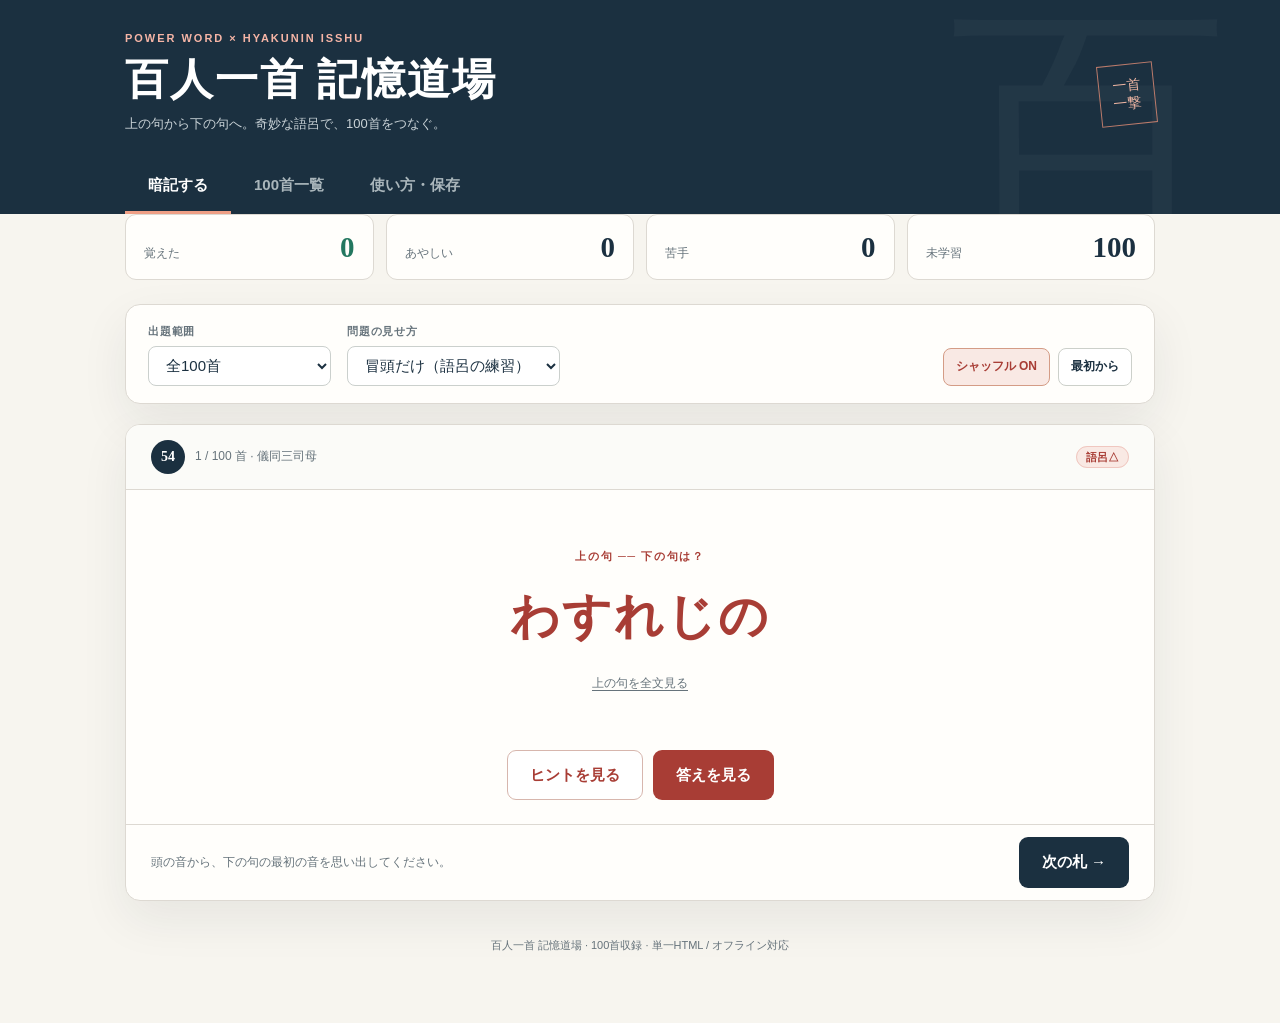
==== hyakunin/index.html @ ad196e5b "Publish Hyakunin Isshu memorization app under isolated path" ====
<!doctype html>
<html lang="ja">
<head>
<meta charset="utf-8">
<meta name="viewport" content="width=device-width, initial-scale=1, viewport-fit=cover">
<meta name="theme-color" content="#172939">
<meta name="description" content="百人一首100首を、オリジナルのパワーワードで上の句から下の句へ。歌全文・意味・苦手復習を一つに。">
<title>百人一首 記憶道場 — パワーワード暗記</title>
<style>
:root{--bg:#f6f5f0;--paper:#fffefb;--ink:#1a3040;--muted:#6f777a;--accent:#a83d35;--accent-soft:#f9e9e4;--line:#dedfdc;--green:#23775f;--green-soft:#e4f5ec;--gold:#9b6b27;--gold-soft:#fbf0d9;--shadow:0 18px 48px rgba(23,41,57,.075)}
*{box-sizing:border-box}html{scroll-behavior:smooth}body{margin:0;background:var(--bg);color:var(--ink);font-family:"Hiragino Kaku Gothic ProN","Yu Gothic","Noto Sans JP",Meiryo,sans-serif;font-size:15px;line-height:1.65}
button,input,select,textarea{font:inherit}button{cursor:pointer}button:disabled{cursor:not-allowed;opacity:.42}button:focus-visible,input:focus-visible,textarea:focus-visible,select:focus-visible{outline:3px solid #db9870;outline-offset:2px}
a{color:var(--accent)}.shell{max-width:1080px;margin:0 auto;padding:0 25px 65px}
.masthead{background:var(--ink);color:#fff;padding:29px 0 0;position:relative;overflow:hidden}.masthead:before{content:"百";position:absolute;right:4%;top:-92px;font-size:280px;font-family:serif;color:#ffffff08;pointer-events:none}.top{display:flex;gap:20px;align-items:center;justify-content:space-between}.overline{color:#f6b5a6;font-size:11px;letter-spacing:.18em;font-weight:800}.brand{font-family:"Yu Mincho","Hiragino Mincho ProN",serif;font-size:clamp(27px,4.8vw,43px);font-weight:800;letter-spacing:.045em;line-height:1.15;margin:8px 0}.tagline{color:#cad3d7;margin:8px 0 26px;font-size:13px}.stamp{font-family:serif;flex:none;border:1px solid #bc7b6b;color:#efb6a3;padding:12px 13px;font-size:14px;line-height:1.25;text-align:center;transform:rotate(-6deg)}
.masthead .shell{padding-bottom:0}.tabs{display:flex;gap:0;position:relative;z-index:1}.tab{background:none;border:0;color:#aab6bb;padding:13px 23px;font-weight:700;border-bottom:3px solid transparent}.tab[aria-selected=true]{border-bottom-color:#ef9f85;color:white}.tab:hover{color:white}
main{padding-top:29px}.stats{display:grid;grid-template-columns:repeat(4,1fr);gap:12px;margin:0 0 24px}.stat{background:var(--paper);border:1px solid var(--line);padding:12px 18px;border-radius:11px;display:flex;flex-wrap:wrap;align-items:baseline;gap:5px;justify-content:space-between}.stat b{font-size:29px;line-height:1.4;font-family:Georgia,serif}.stat small{font-size:12px;color:var(--muted)}.stat.primary b{color:var(--green)}
.panel{border:1px solid var(--line);border-radius:15px;background:var(--paper);box-shadow:var(--shadow)}.control-panel{padding:17px 22px;display:flex;flex-wrap:wrap;gap:16px;align-items:flex-end;margin-bottom:20px}.field{display:flex;flex-direction:column;gap:5px}.field label{font-size:11px;font-weight:800;letter-spacing:.07em;color:var(--muted)}select,.search-input{border:1px solid #cbd0cd;border-radius:8px;padding:9px 13px;background:white;min-height:40px;color:var(--ink)}.controls-end{margin-left:auto;display:flex;gap:8px}.smallbtn{background:white;border:1px solid #ccd0ca;color:var(--ink);border-radius:8px;padding:8px 12px;font-size:12px;font-weight:700}.smallbtn:hover{background:#f5f6f2}.smallbtn.active{border-color:#d49c86;color:var(--accent);background:var(--accent-soft)}
.quiz{overflow:hidden}.quiz-top{display:flex;align-items:center;justify-content:space-between;border-bottom:1px solid var(--line);padding:15px 25px;background:#fbfbf8;gap:12px}.idmark{display:flex;align-items:center;gap:10px}.round{display:inline-grid;place-items:center;width:34px;height:34px;background:var(--ink);color:white;border-radius:50%;font:700 14px Georgia,serif}.minor{font-size:12px;color:var(--muted)}.pill{border-radius:100px;border:1px solid #e2d2af;color:#8a632e;background:#fbf5e6;padding:4px 9px;font-size:11px;font-weight:800}.pill.weak{color:var(--accent);background:var(--accent-soft);border-color:#f0c7c0}.cue-panel{padding:36px 30px 27px;text-align:center;min-height:260px;display:flex;flex-direction:column;align-items:center;justify-content:center;position:relative}.ribbon{color:var(--accent);font-size:11px;letter-spacing:.15em;font-weight:800;margin-bottom:13px}.cue{font-family:"Yu Mincho","Hiragino Mincho ProN","Noto Serif JP",serif;font-size:clamp(29px,5.3vw,49px);font-weight:700;line-height:1.6;letter-spacing:.04em;margin:0 auto;max-width:800px}.cue span{display:block}.cue .cue-highlight{color:var(--accent)}.small-line{font-family:"Yu Mincho","Hiragino Mincho ProN",serif;font-size:24px}.more-upper{border:0;background:transparent;color:var(--muted);text-decoration:underline;text-underline-offset:3px;padding:7px;margin-top:10px;font-size:12px}.hintbox{margin:4px auto 15px;padding:14px 20px;max-width:600px;border:1px dashed #cf8f82;border-radius:10px;background:#fff7f2;color:var(--ink)}.hintbox .hintlabel{color:var(--accent);font-size:11px;font-weight:800;display:block}.hintbox strong{font-size:clamp(20px,3.2vw,28px);font-weight:900}.action-row{padding:0 25px 24px;display:flex;justify-content:center;flex-wrap:wrap;gap:10px}.btn{border:1px solid transparent;padding:12px 22px;border-radius:9px;font-weight:800;min-height:47px;transition:transform .1s,background .15s}.btn:active{transform:scale(.98)}.btn-main{background:var(--accent);color:#fff}.btn-main:hover{background:#862e29}.btn-outline{background:#fff;border-color:#d7b6ad;color:var(--accent)}.btn-outline:hover{background:#fff5f1}.btn-sub{background:var(--ink);color:white}.btn-sub:hover{background:#304959}.answer-pane{padding:23px clamp(20px,4vw,44px) 30px;border-top:1px solid var(--line);background:linear-gradient(#fffcf6,#fffefc)}.answer-label{font-size:11px;color:var(--muted);font-weight:900;letter-spacing:.1em}.answer-large{font-family:"Yu Mincho","Hiragino Mincho ProN",serif;font-size:clamp(22px,4.6vw,33px);font-weight:700;color:var(--accent);margin:5px 0 21px}.detail-grid{display:grid;grid-template-columns:1fr 1fr;gap:25px}.detail-box{padding:17px 20px;background:#fff;border:1px solid #ece7dc;border-radius:11px}.section-head{font-size:11px;letter-spacing:.08em;font-weight:900;color:var(--muted);margin:0 0 9px}.poem-full{font-family:"Yu Mincho","Hiragino Mincho ProN",serif;font-size:18px;line-height:1.85}.poem-full span{display:block}.poem-full .low{color:var(--accent);font-weight:700}.writer{font-size:12px;color:var(--muted);margin-top:8px}.detail-box p{margin:4px 0 0}.word-big{color:var(--ink);font-size:20px;font-weight:900;margin:8px 0;line-height:1.55}.editing{margin-top:11px;display:flex;gap:8px;align-items:flex-start}.editing textarea{width:100%;min-height:67px;resize:vertical;padding:10px;border:1px solid var(--line);border-radius:7px}.score-area{margin-top:22px;border-top:1px solid #e8e4de;padding-top:18px}.score-area h3{font-size:14px;margin:0 0 9px}.score-buttons{display:grid;grid-template-columns:repeat(3,1fr);gap:10px}.score-buttons button{border:1px solid var(--line);background:white;padding:10px 9px;border-radius:9px;font-weight:800;color:var(--ink)}.score-buttons button:hover{border-color:#aaa}.score-buttons .bad{border-color:#eab8ad;background:#fff1ed;color:#943e36}.score-buttons .medium{border-color:#f1d7a1;background:#fff9e9;color:#7e5e25}.score-buttons .good{border-color:#bbdac9;background:#f0fbf4;color:#216850}.score-buttons button.chosen{box-shadow:0 0 0 3px #b7bfbd}.score-footer{display:flex;justify-content:space-between;align-items:center;gap:10px;flex-wrap:wrap;margin-top:14px}.status{font-size:12px;color:var(--muted)}.next-row{padding:12px 25px;border-top:1px solid var(--line);display:flex;align-items:center;justify-content:space-between;gap:12px}.next-row p{color:var(--muted);font-size:12px;margin:0}.empty{padding:55px 25px;text-align:center}.empty h2{font-size:21px}.empty p{color:var(--muted)}
.list-top{display:flex;align-items:flex-start;justify-content:space-between;flex-wrap:wrap;gap:12px;margin-bottom:15px}.list-top h2{font-family:"Yu Mincho",serif;font-size:25px;margin:0}.list-top p{margin:3px 0;color:var(--muted);font-size:12px}.list-toolbar{display:flex;align-items:center;gap:10px;flex-wrap:wrap}.search-input{width:min(320px,85vw)}.card-list{display:grid;grid-template-columns:repeat(2,minmax(0,1fr));gap:10px}.listcard{background:var(--paper);border:1px solid var(--line);border-radius:11px;padding:14px 17px;text-align:left;color:var(--ink);width:100%;min-height:112px}.listcard:hover{border-color:#c58270;background:#fffcf8}.lc-top{display:flex;gap:8px;align-items:center;flex-wrap:wrap}.lc-index{font:700 13px Georgia,serif;color:var(--accent)}.lc-word{font-size:17px;font-weight:900;margin:5px 0 3px}.lc-pair{font-size:12px;color:var(--muted);line-height:1.5}.lc-state{margin-left:auto;border-radius:5px;padding:2px 6px;font-size:10px;background:#f0f1f0;color:#5d6465}.lc-state.ok{background:#e4f3e9;color:#23775f}.lc-state.bad{background:#fae9e2;color:#9c453d}.lc-state.mid{background:#fff2d8;color:#856322}.footnote{font-size:12px;color:var(--muted);margin:15px 2px}
.guide{padding:27px 31px}.guide h2{font-family:"Yu Mincho",serif;font-size:23px;margin-top:0}.guide h3{font-size:16px;margin-bottom:6px}.guide p,.guide li{font-size:14px}.guide .guide-row{display:grid;grid-template-columns:1fr 1fr;gap:26px}.data-actions{display:flex;gap:8px;flex-wrap:wrap;margin-top:14px}.muted{color:var(--muted)}.site-footer{text-align:center;font-size:11px;color:var(--muted);margin:35px 0 4px}.is-hidden{display:none!important}
@media(max-width:720px){.shell{padding:0 14px 45px}.masthead{padding-top:18px}.top{padding:0 14px}.stamp{display:none}.brand{font-size:29px}.tagline{line-height:1.5;margin-bottom:18px}.tabs{padding:0 5px}.tab{flex:1;padding:11px 8px}.stats{grid-template-columns:repeat(4,1fr);gap:6px;margin-bottom:15px}.stat{padding:10px 9px;border-radius:8px;display:block}.stat b{display:block;font-size:24px}.stat small{font-size:10px}.control-panel{padding:12px;gap:8px}.field{flex:1;min-width:120px}.field select{width:100%}.controls-end{margin:0;width:100%;justify-content:space-between}.quiz-top{padding:12px 15px}.cue-panel{min-height:230px;padding:28px 15px 20px}.cue{font-size:clamp(28px,7vw,40px)}.action-row{padding:0 14px 21px}.action-row .btn{flex:1;padding:10px 12px}.answer-pane{padding:18px 14px 25px}.detail-grid{grid-template-columns:1fr;gap:11px}.detail-box{padding:15px}.score-buttons{gap:6px}.score-buttons button{font-size:12px;padding:9px 4px}.next-row{padding:11px 15px}.next-row p{font-size:11px}.card-list{grid-template-columns:1fr}.listcard{min-height:100px}.guide{padding:20px 17px}.guide .guide-row{grid-template-columns:1fr;gap:4px}}
@media(prefers-reduced-motion:reduce){*{scroll-behavior:auto;transition:none!important}}
@media print{.masthead,.stats,.control-panel,.action-row,.next-row,.site-footer,.score-area{display:none!important}.shell{max-width:none}.quiz{box-shadow:none}.answer-pane{display:block!important}}
</style>
<style>
:root{--bg:#f7f5ef;--paper:#fffefb;--ink:#1b3040;--muted:#66737b;--red:#a83d35;--line:#ddd9d2}
*{box-sizing:border-box}body{margin:0;color:var(--ink);background:var(--bg);font-family:-apple-system,BlinkMacSystemFont,"Hiragino Kaku Gothic ProN",Meiryo,sans-serif;line-height:1.65}
.st-wrap{max-width:820px;margin:0 auto;padding:20px 16px 80px}.st-head{padding:15px 0 5px}.st-eyebrow{color:var(--red);font-weight:900;font-size:12px;letter-spacing:.1em}.st-head h1{font-size:clamp(25px,5vw,37px);margin:5px 0;font-family:"Hiragino Mincho ProN","Yu Mincho",serif}.st-head p{font-size:14px;color:var(--muted)}
.st-guide{background:#fff;border:1px solid var(--line);border-radius:12px;padding:13px 17px;margin:18px 0;font-size:13px}.st-guide strong{color:var(--red)}
.st-toc{display:flex;flex-wrap:wrap;gap:7px;padding:8px 0 17px}.st-toc a,.st-back{border:1px solid #d6d4ce;color:var(--ink);border-radius:6px;background:white;padding:6px 10px;text-decoration:none;font-size:12px}
.st-group{margin:15px 0 20px}.st-group h2{font-size:15px;color:var(--muted);padding-bottom:8px;border-bottom:1px solid var(--line);margin-bottom:12px}
.st-card{background:var(--paper);border:1px solid var(--line);border-radius:12px;margin:9px 0;box-shadow:0 3px 15px #17293906;overflow:hidden}
.st-card[open]{border-color:#d0afa8}.st-card summary{list-style:none;cursor:pointer;display:flex;gap:12px;align-items:center;padding:15px 15px;min-height:64px}.st-card summary::-webkit-details-marker{display:none}.st-card summary:focus-visible{outline:2px solid var(--red);outline-offset:-3px}
.st-number{color:white;border-radius:8px;background:var(--ink);font-weight:700;font-size:12px;padding:7px 8px;flex:none}.st-title{font-size:clamp(17px,3vw,21px);font-family:"Hiragino Mincho ProN","Yu Mincho",serif;font-weight:800;flex:1;min-width:0;overflow-wrap:anywhere}.st-dupe{font-size:10px;color:var(--red);font-weight:900;white-space:nowrap}
.st-chevron{font-size:18px;color:var(--red);transition:transform .18s}.st-card[open] .st-chevron{transform:rotate(90deg)}
.st-result{border-top:1px solid var(--line);padding:17px 19px 20px;background:#fff}.st-label{font-size:11px;font-weight:800;color:var(--red);letter-spacing:.08em;margin:10px 0 3px}
.st-answer{font-family:"Hiragino Mincho ProN","Yu Mincho",serif;font-size:clamp(19px,3.7vw,26px);font-weight:800;margin:3px 0 13px}.st-word{font-size:21px;font-weight:900;margin:5px 0 18px;color:#97382f}
.st-full{border-left:3px solid #e4d5ca;padding-left:14px;font-family:"Hiragino Mincho ProN","Yu Mincho",serif;font-size:17px;line-height:1.9;margin:7px 0}.st-full .st-low{font-weight:800;color:var(--red)}.st-author{font-size:12px;color:var(--muted)}.st-meaning{font-size:14px;margin:6px 0 0}.st-bottom{margin-top:14px;display:flex;justify-content:flex-end}.st-back{display:inline-block}.st-footer{padding:25px 0 0;font-size:12px;color:var(--muted)}
@media(max-width:430px){.st-card summary{gap:9px;padding:13px 10px}.st-number{padding:6px}.st-dupe{font-size:9px}.st-title{font-size:18px}.st-toc a{font-size:11px}}
@media print{body{background:white}.st-card{break-inside:avoid}.st-card:not([open]){display:none}.st-toc{display:none}}

html.enhanced #nojs-deck{display:none!important}
html:not(.enhanced) .masthead,html:not(.enhanced) main,html:not(.enhanced) .site-footer{display:none!important}
</style></head>
<body><section id="nojs-deck"><div class="st-wrap" id="st-top"><header class="st-head"><div class="st-eyebrow">100 POEMS · NO SCRIPT REQUIRED</div><h1>百人一首　暗記カード</h1><p>上の句を見て下の句を思い出す。札をタップすると、答え・パワーワード・歌全文・意味が開きます。</p></header>
 <div class="st-guide"><strong>使い方</strong>：上の句を読んで下の句を思い浮かべ、札をタップして答え合わせ。もう一度タップすれば閉じます。<br>この版はJavaScript不要。音声・進捗保存・ランダム出題などは利用できません。</div><nav class="st-toc" aria-label="歌番号で移動"><a href="#group-1">1–20</a><a href="#group-21">21–40</a><a href="#group-41">41–60</a><a href="#group-61">61–80</a><a href="#group-81">81–100</a></nav>
 <section id="group-1" class="st-group"><h2>1〜20番</h2><details class="st-card" id="poem-001"><summary><span class="st-number">001</span><span class="st-title">あきのたの</span><span class="st-chevron" aria-hidden="true">›</span></summary>
 <div class="st-result"><div class="st-label">下の句（取り札）</div><div class="st-answer">わが衣手は　露にぬれつつ</div>
 <div class="st-label">パワーワード</div><div class="st-word">秋の田の、我がコロも出っ歯 <small style="font-size:12px;color:#999">△</small></div>
 <div class="st-label">歌の全文</div><div class="st-full"><div class="">秋の田の</div><div class="">かりほの庵の</div><div class="">苫をあらみ</div><div class="st-low">わが衣手は</div><div class="st-low">露にぬれつつ</div></div><div class="st-author">天智天皇</div>
 <div class="st-label">意味（短い意訳）</div><p class="st-meaning">秋の田を見張る粗末な小屋は屋根の編み目が粗く、私の袖は露に濡れてしまう。</p>
 </div></details>
<details class="st-card" id="poem-002"><summary><span class="st-number">002</span><span class="st-title">はるすぎて</span><span class="st-chevron" aria-hidden="true">›</span></summary>
 <div class="st-result"><div class="st-label">下の句（取り札）</div><div class="st-answer">衣干すてふ　天の香具山</div>
 <div class="st-label">パワーワード</div><div class="st-word">春過ぎて、コロも干す</div>
 <div class="st-label">歌の全文</div><div class="st-full"><div class="">春過ぎて</div><div class="">夏来にけらし</div><div class="">白妙の</div><div class="st-low">衣干すてふ</div><div class="st-low">天の香具山</div></div><div class="st-author">持統天皇</div>
 <div class="st-label">意味（短い意訳）</div><p class="st-meaning">春は過ぎて夏が来たらしい。香具山には真っ白な衣が干されているという。</p>
 </div></details>
<details class="st-card" id="poem-003"><summary><span class="st-number">003</span><span class="st-title">あしびきの</span><span class="st-chevron" aria-hidden="true">›</span></summary>
 <div class="st-result"><div class="st-label">下の句（取り札）</div><div class="st-answer">ながながし夜を　ひとりかも寝む</div>
 <div class="st-label">パワーワード</div><div class="st-word">足ビキッの、長々し夜を <small style="font-size:12px;color:#999">△</small></div>
 <div class="st-label">歌の全文</div><div class="st-full"><div class="">あしびきの</div><div class="">山鳥の尾の</div><div class="">しだり尾の</div><div class="st-low">ながながし夜を</div><div class="st-low">ひとりかも寝む</div></div><div class="st-author">柿本人麻呂</div>
 <div class="st-label">意味（短い意訳）</div><p class="st-meaning">山鳥の長く垂れた尾のように、長い長い夜を私は一人で眠るのだろうか。</p>
 </div></details>
<details class="st-card" id="poem-004"><summary><span class="st-number">004</span><span class="st-title">たごのうらに</span><span class="st-chevron" aria-hidden="true">›</span></summary>
 <div class="st-result"><div class="st-label">下の句（取り札）</div><div class="st-answer">富士の高嶺に　雪は降りつつ</div>
 <div class="st-label">パワーワード</div><div class="st-word">タコの裏にフジツボ</div>
 <div class="st-label">歌の全文</div><div class="st-full"><div class="">田子の浦に</div><div class="">うち出でて見れば</div><div class="">白妙の</div><div class="st-low">富士の高嶺に</div><div class="st-low">雪は降りつつ</div></div><div class="st-author">山部赤人</div>
 <div class="st-label">意味（短い意訳）</div><p class="st-meaning">田子の浦に出て眺めると、富士山の高い峰に真っ白な雪が降り積もっている。</p>
 </div></details>
<details class="st-card" id="poem-005"><summary><span class="st-number">005</span><span class="st-title">おくやまに</span><span class="st-chevron" aria-hidden="true">›</span></summary>
 <div class="st-result"><div class="st-label">下の句（取り札）</div><div class="st-answer">声聞く時ぞ　秋は悲しき</div>
 <div class="st-label">パワーワード</div><div class="st-word">お悔やみに、声聞く時ぞ <small style="font-size:12px;color:#999">△</small></div>
 <div class="st-label">歌の全文</div><div class="st-full"><div class="">奥山に</div><div class="">紅葉踏み分け</div><div class="">鳴く鹿の</div><div class="st-low">声聞く時ぞ</div><div class="st-low">秋は悲しき</div></div><div class="st-author">猿丸大夫</div>
 <div class="st-label">意味（短い意訳）</div><p class="st-meaning">奥山で紅葉を踏み分けて鳴く鹿の声を聞くと、秋はなんと悲しいのだろう。</p>
 </div></details>
<details class="st-card" id="poem-006"><summary><span class="st-number">006</span><span class="st-title">かささぎの</span><span class="st-chevron" aria-hidden="true">›</span></summary>
 <div class="st-result"><div class="st-label">下の句（取り札）</div><div class="st-answer">白きを見れば　夜ぞ更けにける</div>
 <div class="st-label">パワーワード</div><div class="st-word">傘詐欺の、シロ</div>
 <div class="st-label">歌の全文</div><div class="st-full"><div class="">かささぎの</div><div class="">渡せる橋に</div><div class="">置く霜の</div><div class="st-low">白きを見れば</div><div class="st-low">夜ぞ更けにける</div></div><div class="st-author">中納言家持</div>
 <div class="st-label">意味（短い意訳）</div><p class="st-meaning">かささぎが架けたといわれる天上の橋に霜が白く降り、夜が更けたことを知る。</p>
 </div></details>
<details class="st-card" id="poem-007"><summary><span class="st-number">007</span><span class="st-title">あまのはら</span><span class="st-chevron" aria-hidden="true">›</span></summary>
 <div class="st-result"><div class="st-label">下の句（取り札）</div><div class="st-answer">三笠の山に　出でし月かも</div>
 <div class="st-label">パワーワード</div><div class="st-word">海女の腹、三笠の山に <small style="font-size:12px;color:#999">△</small></div>
 <div class="st-label">歌の全文</div><div class="st-full"><div class="">天の原</div><div class="">ふりさけ見れば</div><div class="">春日なる</div><div class="st-low">三笠の山に</div><div class="st-low">出でし月かも</div></div><div class="st-author">阿倍仲麻呂</div>
 <div class="st-label">意味（短い意訳）</div><p class="st-meaning">広い空を見上げると、故郷の三笠山に昇っていたのと同じ月が見える。</p>
 </div></details>
<details class="st-card" id="poem-008"><summary><span class="st-number">008</span><span class="st-title">わがいほは</span><span class="st-chevron" aria-hidden="true">›</span></summary>
 <div class="st-result"><div class="st-label">下の句（取り札）</div><div class="st-answer">世をうぢ山と　人はいふなり</div>
 <div class="st-label">パワーワード</div><div class="st-word">我が胃オワ、用事山と</div>
 <div class="st-label">歌の全文</div><div class="st-full"><div class="">わが庵は</div><div class="">都のたつみ</div><div class="">しかぞ住む</div><div class="st-low">世をうぢ山と</div><div class="st-low">人はいふなり</div></div><div class="st-author">喜撰法師</div>
 <div class="st-label">意味（短い意訳）</div><p class="st-meaning">都の南東、宇治の山に静かに暮らしている。世を憂えて住むのだと人は言うようだ。</p>
 </div></details>
<details class="st-card" id="poem-009"><summary><span class="st-number">009</span><span class="st-title">はなのいろは</span><span class="st-chevron" aria-hidden="true">›</span></summary>
 <div class="st-result"><div class="st-label">下の句（取り札）</div><div class="st-answer">わが身世にふる　ながめせし間に</div>
 <div class="st-label">パワーワード</div><div class="st-word">鼻の色は、わっ、紙よ <small style="font-size:12px;color:#999">△</small></div>
 <div class="st-label">歌の全文</div><div class="st-full"><div class="">花の色は</div><div class="">移りにけりな</div><div class="">いたづらに</div><div class="st-low">わが身世にふる</div><div class="st-low">ながめせし間に</div></div><div class="st-author">小野小町</div>
 <div class="st-label">意味（短い意訳）</div><p class="st-meaning">花の色は衰えてしまった。長雨を眺めている間に、私の美しさも年とともに過ぎた。</p>
 </div></details>
<details class="st-card" id="poem-010"><summary><span class="st-number">010</span><span class="st-title">これやこの</span><span class="st-chevron" aria-hidden="true">›</span></summary>
 <div class="st-result"><div class="st-label">下の句（取り札）</div><div class="st-answer">知るも知らぬも　逢坂の関</div>
 <div class="st-label">パワーワード</div><div class="st-word">これや、この汁も知らぬ</div>
 <div class="st-label">歌の全文</div><div class="st-full"><div class="">これやこの</div><div class="">行くも帰るも</div><div class="">別れては</div><div class="st-low">知るも知らぬも</div><div class="st-low">逢坂の関</div></div><div class="st-author">蝉丸</div>
 <div class="st-label">意味（短い意訳）</div><p class="st-meaning">これが、人々が行き来し、知る人も知らぬ人も出会い別れる逢坂の関なのだ。</p>
 </div></details>
<details class="st-card" id="poem-011"><summary><span class="st-number">011</span><span class="st-title">わたのはら　やそしま</span><span class="st-dupe">6文字決まり</span><span class="st-chevron" aria-hidden="true">›</span></summary>
 <div class="st-result"><div class="st-label">下の句（取り札）</div><div class="st-answer">人には告げよ　あまの釣舟</div>
 <div class="st-label">パワーワード</div><div class="st-word">腸の腹や、人にハツ <small style="font-size:12px;color:#999">△</small></div>
 <div class="st-label">歌の全文</div><div class="st-full"><div class="">わたの原</div><div class="">八十島かけて</div><div class="">漕ぎ出でぬと</div><div class="st-low">人には告げよ</div><div class="st-low">あまの釣舟</div></div><div class="st-author">参議篁</div>
 <div class="st-label">意味（短い意訳）</div><p class="st-meaning">広い海を、たくさんの島へ向かって船出したと、釣り舟よ、人々に伝えてくれ。</p>
 </div></details>
<details class="st-card" id="poem-012"><summary><span class="st-number">012</span><span class="st-title">あまつかぜ</span><span class="st-chevron" aria-hidden="true">›</span></summary>
 <div class="st-result"><div class="st-label">下の句（取り札）</div><div class="st-answer">をとめの姿　しばしとどめむ</div>
 <div class="st-label">パワーワード</div><div class="st-word">雨っ風、お止め！</div>
 <div class="st-label">歌の全文</div><div class="st-full"><div class="">天つ風</div><div class="">雲の通ひ路</div><div class="">吹きとぢよ</div><div class="st-low">をとめの姿</div><div class="st-low">しばしとどめむ</div></div><div class="st-author">僧正遍昭</div>
 <div class="st-label">意味（短い意訳）</div><p class="st-meaning">天の風よ、天女たちの帰り道を雲でふさいで、その美しい姿をもう少し見せておくれ。</p>
 </div></details>
<details class="st-card" id="poem-013"><summary><span class="st-number">013</span><span class="st-title">つくばねの</span><span class="st-chevron" aria-hidden="true">›</span></summary>
 <div class="st-result"><div class="st-label">下の句（取り札）</div><div class="st-answer">恋ぞつもりて　淵となりぬる</div>
 <div class="st-label">パワーワード</div><div class="st-word">突く羽根の、故意ぞ、つもりで</div>
 <div class="st-label">歌の全文</div><div class="st-full"><div class="">筑波嶺の</div><div class="">峰より落つる</div><div class="">みなの川</div><div class="st-low">恋ぞつもりて</div><div class="st-low">淵となりぬる</div></div><div class="st-author">陽成院</div>
 <div class="st-label">意味（短い意訳）</div><p class="st-meaning">筑波山から流れる川が深い淵になるように、私の恋心も積もり積もって深くなった。</p>
 </div></details>
<details class="st-card" id="poem-014"><summary><span class="st-number">014</span><span class="st-title">みちのくの</span><span class="st-chevron" aria-hidden="true">›</span></summary>
 <div class="st-result"><div class="st-label">下の句（取り札）</div><div class="st-answer">乱れそめにし　われならなくに</div>
 <div class="st-label">パワーワード</div><div class="st-word">みちのくの、乱れそうめん <small style="font-size:12px;color:#999">△</small></div>
 <div class="st-label">歌の全文</div><div class="st-full"><div class="">みちのくの</div><div class="">しのぶもぢずり</div><div class="">誰ゆゑに</div><div class="st-low">乱れそめにし</div><div class="st-low">われならなくに</div></div><div class="st-author">河原左大臣</div>
 <div class="st-label">意味（短い意訳）</div><p class="st-meaning">乱れ模様の布のように、私の心は誰のせいでこんなに乱れ始めたのだろう。</p>
 </div></details>
<details class="st-card" id="poem-015"><summary><span class="st-number">015</span><span class="st-title">きみがため　はるのの</span><span class="st-dupe">6文字決まり</span><span class="st-chevron" aria-hidden="true">›</span></summary>
 <div class="st-result"><div class="st-label">下の句（取り札）</div><div class="st-answer">わが衣手に　雪は降りつつ</div>
 <div class="st-label">パワーワード</div><div class="st-word">黄身固めは、我が衣で煮</div>
 <div class="st-label">歌の全文</div><div class="st-full"><div class="">君がため</div><div class="">春の野に出でて</div><div class="">若菜摘む</div><div class="st-low">わが衣手に</div><div class="st-low">雪は降りつつ</div></div><div class="st-author">光孝天皇</div>
 <div class="st-label">意味（短い意訳）</div><p class="st-meaning">あなたのために春の野で若菜を摘んでいると、私の袖に雪が降りかかる。</p>
 </div></details>
<details class="st-card" id="poem-016"><summary><span class="st-number">016</span><span class="st-title">たちわかれ</span><span class="st-chevron" aria-hidden="true">›</span></summary>
 <div class="st-result"><div class="st-label">下の句（取り札）</div><div class="st-answer">まつとし聞かば　今帰り来む</div>
 <div class="st-label">パワーワード</div><div class="st-word">立ち分かれ、マット敷き</div>
 <div class="st-label">歌の全文</div><div class="st-full"><div class="">立ち別れ</div><div class="">いなばの山の</div><div class="">峰に生ふる</div><div class="st-low">まつとし聞かば</div><div class="st-low">今帰り来む</div></div><div class="st-author">中納言行平</div>
 <div class="st-label">意味（短い意訳）</div><p class="st-meaning">遠くへ旅立つけれど、「待っている」と聞いたら、すぐに帰って来よう。</p>
 </div></details>
<details class="st-card" id="poem-017"><summary><span class="st-number">017</span><span class="st-title">ちはやぶる</span><span class="st-chevron" aria-hidden="true">›</span></summary>
 <div class="st-result"><div class="st-label">下の句（取り札）</div><div class="st-answer">からくれなゐに　水くくるとは</div>
 <div class="st-label">パワーワード</div><div class="st-word">血は破る、唐紅に <small style="font-size:12px;color:#999">△</small></div>
 <div class="st-label">歌の全文</div><div class="st-full"><div class="">ちはやぶる</div><div class="">神代も聞かず</div><div class="">竜田川</div><div class="st-low">からくれなゐに</div><div class="st-low">水くくるとは</div></div><div class="st-author">在原業平朝臣</div>
 <div class="st-label">意味（短い意訳）</div><p class="st-meaning">神代にも聞いたことがない。竜田川が紅葉によって真紅に染められるなんて。</p>
 </div></details>
<details class="st-card" id="poem-018"><summary><span class="st-number">018</span><span class="st-title">すみのえの</span><span class="st-chevron" aria-hidden="true">›</span></summary>
 <div class="st-result"><div class="st-label">下の句（取り札）</div><div class="st-answer">夢の通ひ路　人めよくらむ</div>
 <div class="st-label">パワーワード</div><div class="st-word">スケベな夢 <small style="font-size:12px;color:#999">△</small></div>
 <div class="st-label">歌の全文</div><div class="st-full"><div class="">住の江の</div><div class="">岸に寄る波</div><div class="">よるさへや</div><div class="st-low">夢の通ひ路</div><div class="st-low">人めよくらむ</div></div><div class="st-author">藤原敏行朝臣</div>
 <div class="st-label">意味（短い意訳）</div><p class="st-meaning">住吉の岸へ波が寄るように、夜もあなたを思う。夢の中でも人目を避けるのだろうか。</p>
 </div></details>
<details class="st-card" id="poem-019"><summary><span class="st-number">019</span><span class="st-title">なにはがた</span><span class="st-chevron" aria-hidden="true">›</span></summary>
 <div class="st-result"><div class="st-label">下の句（取り札）</div><div class="st-answer">逢はでこの世を　過ぐしてよとや</div>
 <div class="st-label">パワーワード</div><div class="st-word">浪花型、あ、派手</div>
 <div class="st-label">歌の全文</div><div class="st-full"><div class="">難波潟</div><div class="">みじかき葦の</div><div class="">ふしの間も</div><div class="st-low">逢はでこの世を</div><div class="st-low">過ぐしてよとや</div></div><div class="st-author">伊勢</div>
 <div class="st-label">意味（短い意訳）</div><p class="st-meaning">短い葦の節の間ほどの時間さえ会わずに、私はこの世を過ごせというのか。</p>
 </div></details>
<details class="st-card" id="poem-020"><summary><span class="st-number">020</span><span class="st-title">わびぬれば</span><span class="st-chevron" aria-hidden="true">›</span></summary>
 <div class="st-result"><div class="st-label">下の句（取り札）</div><div class="st-answer">身をつくしても　逢はむとぞ思ふ</div>
 <div class="st-label">パワーワード</div><div class="st-word">詫び濡れ場、身を尽くしても <small style="font-size:12px;color:#999">△</small></div>
 <div class="st-label">歌の全文</div><div class="st-full"><div class="">わびぬれば</div><div class="">今はた同じ</div><div class="">難波なる</div><div class="st-low">身をつくしても</div><div class="st-low">逢はむとぞ思ふ</div></div><div class="st-author">元良親王</div>
 <div class="st-label">意味（短い意訳）</div><p class="st-meaning">苦しさはもう限界だ。身を滅ぼすことになっても、あなたに会いたい。</p>
 </div></details></section><section id="group-21" class="st-group"><h2>21〜40番</h2><details class="st-card" id="poem-021"><summary><span class="st-number">021</span><span class="st-title">いまこむと</span><span class="st-chevron" aria-hidden="true">›</span></summary>
 <div class="st-result"><div class="st-label">下の句（取り札）</div><div class="st-answer">有明の月を　待ち出でつるかな</div>
 <div class="st-label">パワーワード</div><div class="st-word">居間混むと、アリ</div>
 <div class="st-label">歌の全文</div><div class="st-full"><div class="">今来むと</div><div class="">いひしばかりに</div><div class="">長月の</div><div class="st-low">有明の月を</div><div class="st-low">待ち出でつるかな</div></div><div class="st-author">素性法師</div>
 <div class="st-label">意味（短い意訳）</div><p class="st-meaning">「すぐ行く」と言った人を待ち続け、とうとう九月の夜明けの月を見るまでになった。</p>
 </div></details>
<details class="st-card" id="poem-022"><summary><span class="st-number">022</span><span class="st-title">ふくからに</span><span class="st-chevron" aria-hidden="true">›</span></summary>
 <div class="st-result"><div class="st-label">下の句（取り札）</div><div class="st-answer">むべ山風を　嵐といふらむ</div>
 <div class="st-label">パワーワード</div><div class="st-word">不合格は無勉 <small style="font-size:12px;color:#999">△</small></div>
 <div class="st-label">歌の全文</div><div class="st-full"><div class="">吹くからに</div><div class="">秋の草木の</div><div class="">しをるれば</div><div class="st-low">むべ山風を</div><div class="st-low">嵐といふらむ</div></div><div class="st-author">文屋康秀</div>
 <div class="st-label">意味（短い意訳）</div><p class="st-meaning">吹いた途端に草木をしおれさせるのだから、山からの風を「嵐」と呼ぶのももっともだ。</p>
 </div></details>
<details class="st-card" id="poem-023"><summary><span class="st-number">023</span><span class="st-title">つきみれば</span><span class="st-chevron" aria-hidden="true">›</span></summary>
 <div class="st-result"><div class="st-label">下の句（取り札）</div><div class="st-answer">わが身ひとつの　秋にはあらねど</div>
 <div class="st-label">パワーワード</div><div class="st-word">月見れば、わっ、蛾見、ひとつの <small style="font-size:12px;color:#999">△</small></div>
 <div class="st-label">歌の全文</div><div class="st-full"><div class="">月見れば</div><div class="">千々に物こそ</div><div class="">悲しけれ</div><div class="st-low">わが身ひとつの</div><div class="st-low">秋にはあらねど</div></div><div class="st-author">大江千里</div>
 <div class="st-label">意味（短い意訳）</div><p class="st-meaning">月を見ると、さまざまなことが悲しい。秋は私一人にだけ来たわけではないのに。</p>
 </div></details>
<details class="st-card" id="poem-024"><summary><span class="st-number">024</span><span class="st-title">このたびは</span><span class="st-chevron" aria-hidden="true">›</span></summary>
 <div class="st-result"><div class="st-label">下の句（取り札）</div><div class="st-answer">紅葉の錦　神のまにまに</div>
 <div class="st-label">パワーワード</div><div class="st-word">この度は、もみ消し</div>
 <div class="st-label">歌の全文</div><div class="st-full"><div class="">このたびは</div><div class="">幣もとりあへず</div><div class="">手向山</div><div class="st-low">紅葉の錦</div><div class="st-low">神のまにまに</div></div><div class="st-author">菅家</div>
 <div class="st-label">意味（短い意訳）</div><p class="st-meaning">今回の旅には神への供え物を用意できなかった。この美しい紅葉を代わりにお受け取りください。</p>
 </div></details>
<details class="st-card" id="poem-025"><summary><span class="st-number">025</span><span class="st-title">なにしおはば</span><span class="st-chevron" aria-hidden="true">›</span></summary>
 <div class="st-result"><div class="st-label">下の句（取り札）</div><div class="st-answer">人に知られで　来るよしもがな</div>
 <div class="st-label">パワーワード</div><div class="st-word">何塩は？ 人に知られで <small style="font-size:12px;color:#999">△</small></div>
 <div class="st-label">歌の全文</div><div class="st-full"><div class="">名にしおはば</div><div class="">逢坂山の</div><div class="">さねかづら</div><div class="st-low">人に知られで</div><div class="st-low">来るよしもがな</div></div><div class="st-author">三条右大臣</div>
 <div class="st-label">意味（短い意訳）</div><p class="st-meaning">「逢坂山のさねかずら」という名の通り、人に知られずあなたのもとへ行く方法がほしい。</p>
 </div></details>
<details class="st-card" id="poem-026"><summary><span class="st-number">026</span><span class="st-title">をぐらやま</span><span class="st-chevron" aria-hidden="true">›</span></summary>
 <div class="st-result"><div class="st-label">下の句（取り札）</div><div class="st-answer">今ひとたびの　行幸待たなむ</div>
 <div class="st-label">パワーワード</div><div class="st-word">小倉山、今、人、足袋のみ</div>
 <div class="st-label">歌の全文</div><div class="st-full"><div class="">小倉山</div><div class="">峰のもみぢ葉</div><div class="">心あらば</div><div class="st-low">今ひとたびの</div><div class="st-low">行幸待たなむ</div></div><div class="st-author">貞信公</div>
 <div class="st-label">意味（短い意訳）</div><p class="st-meaning">小倉山の紅葉よ、心があるなら、天皇がもう一度訪れるまで散らずに待っていてほしい。</p>
 </div></details>
<details class="st-card" id="poem-027"><summary><span class="st-number">027</span><span class="st-title">みかのはら</span><span class="st-chevron" aria-hidden="true">›</span></summary>
 <div class="st-result"><div class="st-label">下の句（取り札）</div><div class="st-answer">いつ見きとてか　恋しかるらむ</div>
 <div class="st-label">パワーワード</div><div class="st-word">ミカの腹、いつ見た？</div>
 <div class="st-label">歌の全文</div><div class="st-full"><div class="">みかの原</div><div class="">わきて流るる</div><div class="">泉川</div><div class="st-low">いつ見きとてか</div><div class="st-low">恋しかるらむ</div></div><div class="st-author">中納言兼輔</div>
 <div class="st-label">意味（短い意訳）</div><p class="st-meaning">泉川は私たちを隔てて流れる。まだ会ったこともないのに、なぜこんなに恋しいのだろう。</p>
 </div></details>
<details class="st-card" id="poem-028"><summary><span class="st-number">028</span><span class="st-title">やまざとは</span><span class="st-chevron" aria-hidden="true">›</span></summary>
 <div class="st-result"><div class="st-label">下の句（取り札）</div><div class="st-answer">人目も草も　枯れぬと思へば</div>
 <div class="st-label">パワーワード</div><div class="st-word">山ザル、ひと目も臭っ</div>
 <div class="st-label">歌の全文</div><div class="st-full"><div class="">山里は</div><div class="">冬ぞ寂しさ</div><div class="">まさりける</div><div class="st-low">人目も草も</div><div class="st-low">枯れぬと思へば</div></div><div class="st-author">源宗于朝臣</div>
 <div class="st-label">意味（短い意訳）</div><p class="st-meaning">山里は冬になるといっそう寂しい。訪れる人も草木もすっかり絶えてしまうから。</p>
 </div></details>
<details class="st-card" id="poem-029"><summary><span class="st-number">029</span><span class="st-title">こころあてに</span><span class="st-chevron" aria-hidden="true">›</span></summary>
 <div class="st-result"><div class="st-label">下の句（取り札）</div><div class="st-answer">置きまどはせる　白菊の花</div>
 <div class="st-label">パワーワード</div><div class="st-word">心当たりのおなら <small style="font-size:12px;color:#999">△</small></div>
 <div class="st-label">歌の全文</div><div class="st-full"><div class="">心あてに</div><div class="">折らばや折らむ</div><div class="">初霜の</div><div class="st-low">置きまどはせる</div><div class="st-low">白菊の花</div></div><div class="st-author">凡河内躬恒</div>
 <div class="st-label">意味（短い意訳）</div><p class="st-meaning">初霜と見分けがつかないほど白い菊の花を、当てずっぽうに折ってみようか。</p>
 </div></details>
<details class="st-card" id="poem-030"><summary><span class="st-number">030</span><span class="st-title">ありあけの</span><span class="st-chevron" aria-hidden="true">›</span></summary>
 <div class="st-result"><div class="st-label">下の句（取り札）</div><div class="st-answer">暁ばかり　憂きものはなし</div>
 <div class="st-label">パワーワード</div><div class="st-word">有明の、垢付きばかり</div>
 <div class="st-label">歌の全文</div><div class="st-full"><div class="">有明の</div><div class="">つれなく見えし</div><div class="">別れより</div><div class="st-low">暁ばかり</div><div class="st-low">憂きものはなし</div></div><div class="st-author">壬生忠岑</div>
 <div class="st-label">意味（短い意訳）</div><p class="st-meaning">冷たい別れを経験して以来、夜明けほどつらく感じるものはない。</p>
 </div></details>
<details class="st-card" id="poem-031"><summary><span class="st-number">031</span><span class="st-title">あさぼらけ　ありあけ</span><span class="st-dupe">6文字決まり</span><span class="st-chevron" aria-hidden="true">›</span></summary>
 <div class="st-result"><div class="st-label">下の句（取り札）</div><div class="st-answer">吉野の里に　降れる白雪</div>
 <div class="st-label">パワーワード</div><div class="st-word">朝、ほら、毛あり！ヨシ！</div>
 <div class="st-label">歌の全文</div><div class="st-full"><div class="">朝ぼらけ</div><div class="">有明の月と</div><div class="">見るまでに</div><div class="st-low">吉野の里に</div><div class="st-low">降れる白雪</div></div><div class="st-author">坂上是則</div>
 <div class="st-label">意味（短い意訳）</div><p class="st-meaning">夜明けの雪景色は、有明の月明かりかと思うほど吉野の里を白く染めている。</p>
 </div></details>
<details class="st-card" id="poem-032"><summary><span class="st-number">032</span><span class="st-title">やまがはに</span><span class="st-chevron" aria-hidden="true">›</span></summary>
 <div class="st-result"><div class="st-label">下の句（取り札）</div><div class="st-answer">流れもあへぬ　紅葉なりけり</div>
 <div class="st-label">パワーワード</div><div class="st-word">山川に、流れモアイ</div>
 <div class="st-label">歌の全文</div><div class="st-full"><div class="">山川に</div><div class="">風のかけたる</div><div class="">しがらみは</div><div class="st-low">流れもあへぬ</div><div class="st-low">紅葉なりけり</div></div><div class="st-author">春道列樹</div>
 <div class="st-label">意味（短い意訳）</div><p class="st-meaning">山の川をせき止めているのは、風が吹き集め、流れ切れずにたまった紅葉だった。</p>
 </div></details>
<details class="st-card" id="poem-033"><summary><span class="st-number">033</span><span class="st-title">ひさかたの</span><span class="st-chevron" aria-hidden="true">›</span></summary>
 <div class="st-result"><div class="st-label">下の句（取り札）</div><div class="st-answer">静心なく　花の散るらむ</div>
 <div class="st-label">パワーワード</div><div class="st-word">久本、静かに！ <small style="font-size:12px;color:#999">△</small></div>
 <div class="st-label">歌の全文</div><div class="st-full"><div class="">ひさかたの</div><div class="">光のどけき</div><div class="">春の日に</div><div class="st-low">静心なく</div><div class="st-low">花の散るらむ</div></div><div class="st-author">紀友則</div>
 <div class="st-label">意味（短い意訳）</div><p class="st-meaning">こんなにのどかな春の日なのに、桜の花はどうして落ち着きなく散っていくのだろう。</p>
 </div></details>
<details class="st-card" id="poem-034"><summary><span class="st-number">034</span><span class="st-title">たれをかも</span><span class="st-chevron" aria-hidden="true">›</span></summary>
 <div class="st-result"><div class="st-label">下の句（取り札）</div><div class="st-answer">松も昔の　友ならなくに</div>
 <div class="st-label">パワーワード</div><div class="st-word">タレを鴨、まず揉む</div>
 <div class="st-label">歌の全文</div><div class="st-full"><div class="">誰をかも</div><div class="">知る人にせむ</div><div class="">高砂の</div><div class="st-low">松も昔の</div><div class="st-low">友ならなくに</div></div><div class="st-author">藤原興風</div>
 <div class="st-label">意味（短い意訳）</div><p class="st-meaning">誰を昔からの友と呼べばよいのだろう。高砂の松でさえ、私の古い友ではない。</p>
 </div></details>
<details class="st-card" id="poem-035"><summary><span class="st-number">035</span><span class="st-title">ひとはいさ</span><span class="st-chevron" aria-hidden="true">›</span></summary>
 <div class="st-result"><div class="st-label">下の句（取り札）</div><div class="st-answer">花ぞ昔の　香に匂ひける</div>
 <div class="st-label">パワーワード</div><div class="st-word">人はいさ、歯なぞ昔の</div>
 <div class="st-label">歌の全文</div><div class="st-full"><div class="">人はいさ</div><div class="">心も知らず</div><div class="">ふるさとは</div><div class="st-low">花ぞ昔の</div><div class="st-low">香に匂ひける</div></div><div class="st-author">紀貫之</div>
 <div class="st-label">意味（短い意訳）</div><p class="st-meaning">人の心は変わったかもしれない。でも故郷の梅の花は、昔と同じ香りがする。</p>
 </div></details>
<details class="st-card" id="poem-036"><summary><span class="st-number">036</span><span class="st-title">なつのよは</span><span class="st-chevron" aria-hidden="true">›</span></summary>
 <div class="st-result"><div class="st-label">下の句（取り札）</div><div class="st-answer">雲のいづこに　月宿るらむ</div>
 <div class="st-label">パワーワード</div><div class="st-word">夏の夜は、蜘蛛の、いずこに？</div>
 <div class="st-label">歌の全文</div><div class="st-full"><div class="">夏の夜は</div><div class="">まだ宵ながら</div><div class="">明けぬるを</div><div class="st-low">雲のいづこに</div><div class="st-low">月宿るらむ</div></div><div class="st-author">清原深養父</div>
 <div class="st-label">意味（短い意訳）</div><p class="st-meaning">短い夏の夜はもう明けてしまった。月は雲のどこに隠れて泊まっているのだろう。</p>
 </div></details>
<details class="st-card" id="poem-037"><summary><span class="st-number">037</span><span class="st-title">しらつゆに</span><span class="st-chevron" aria-hidden="true">›</span></summary>
 <div class="st-result"><div class="st-label">下の句（取り札）</div><div class="st-answer">つらぬきとめぬ　玉ぞ散りける</div>
 <div class="st-label">パワーワード</div><div class="st-word">しらふ、つらい</div>
 <div class="st-label">歌の全文</div><div class="st-full"><div class="">白露に</div><div class="">風の吹きしく</div><div class="">秋の野は</div><div class="st-low">つらぬきとめぬ</div><div class="st-low">玉ぞ散りける</div></div><div class="st-author">文屋朝康</div>
 <div class="st-label">意味（短い意訳）</div><p class="st-meaning">露をのせた秋の野に風が吹き、糸を通していない真珠のような露が散っている。</p>
 </div></details>
<details class="st-card" id="poem-038"><summary><span class="st-number">038</span><span class="st-title">わすらるる</span><span class="st-chevron" aria-hidden="true">›</span></summary>
 <div class="st-result"><div class="st-label">下の句（取り札）</div><div class="st-answer">人の命の　惜しくもあるかな</div>
 <div class="st-label">パワーワード</div><div class="st-word">わっ、ズラ！人の</div>
 <div class="st-label">歌の全文</div><div class="st-full"><div class="">忘らるる</div><div class="">身をば思はず</div><div class="">誓ひてし</div><div class="st-low">人の命の</div><div class="st-low">惜しくもあるかな</div></div><div class="st-author">右近</div>
 <div class="st-label">意味（短い意訳）</div><p class="st-meaning">忘れられる自分は構わない。でも約束を破ったあの人に天罰が下るのが心配だ。</p>
 </div></details>
<details class="st-card" id="poem-039"><summary><span class="st-number">039</span><span class="st-title">あさぢふの</span><span class="st-chevron" aria-hidden="true">›</span></summary>
 <div class="st-result"><div class="st-label">下の句（取り札）</div><div class="st-answer">あまりてなどか　人の恋しき</div>
 <div class="st-label">パワーワード</div><div class="st-word">朝ジムの余り肉</div>
 <div class="st-label">歌の全文</div><div class="st-full"><div class="">浅茅生の</div><div class="">小野の篠原</div><div class="">忍ぶれど</div><div class="st-low">あまりてなどか</div><div class="st-low">人の恋しき</div></div><div class="st-author">参議等</div>
 <div class="st-label">意味（短い意訳）</div><p class="st-meaning">気持ちを隠しているつもりでも、どうしてこんなにあの人が恋しくなるのだろう。</p>
 </div></details>
<details class="st-card" id="poem-040"><summary><span class="st-number">040</span><span class="st-title">しのぶれど</span><span class="st-chevron" aria-hidden="true">›</span></summary>
 <div class="st-result"><div class="st-label">下の句（取り札）</div><div class="st-answer">物や思ふと　人の問ふまで</div>
 <div class="st-label">パワーワード</div><div class="st-word">忍びのものもらい <small style="font-size:12px;color:#999">△</small></div>
 <div class="st-label">歌の全文</div><div class="st-full"><div class="">忍ぶれど</div><div class="">色に出でにけり</div><div class="">わが恋は</div><div class="st-low">物や思ふと</div><div class="st-low">人の問ふまで</div></div><div class="st-author">平兼盛</div>
 <div class="st-label">意味（短い意訳）</div><p class="st-meaning">恋心を隠していたのに、顔に出てしまった。人に「恋の悩みですか」と聞かれるほどに。</p>
 </div></details></section><section id="group-41" class="st-group"><h2>41〜60番</h2><details class="st-card" id="poem-041"><summary><span class="st-number">041</span><span class="st-title">こひすてふ</span><span class="st-chevron" aria-hidden="true">›</span></summary>
 <div class="st-result"><div class="st-label">下の句（取り札）</div><div class="st-answer">人知れずこそ　思ひそめしか</div>
 <div class="st-label">パワーワード</div><div class="st-word">濃い酢ちょい、人知れず</div>
 <div class="st-label">歌の全文</div><div class="st-full"><div class="">恋すてふ</div><div class="">わが名はまだき</div><div class="">立ちにけり</div><div class="st-low">人知れずこそ</div><div class="st-low">思ひそめしか</div></div><div class="st-author">壬生忠見</div>
 <div class="st-label">意味（短い意訳）</div><p class="st-meaning">人知れず恋し始めたのに、私が恋をしているという噂がもう広まってしまった。</p>
 </div></details>
<details class="st-card" id="poem-042"><summary><span class="st-number">042</span><span class="st-title">ちぎりきな</span><span class="st-chevron" aria-hidden="true">›</span></summary>
 <div class="st-result"><div class="st-label">下の句（取り札）</div><div class="st-answer">末の松山　波越さじとは</div>
 <div class="st-label">パワーワード</div><div class="st-word">千切り器、ナス</div>
 <div class="st-label">歌の全文</div><div class="st-full"><div class="">契りきな</div><div class="">かたみに袖を</div><div class="">しぼりつつ</div><div class="st-low">末の松山</div><div class="st-low">波越さじとは</div></div><div class="st-author">清原元輔</div>
 <div class="st-label">意味（短い意訳）</div><p class="st-meaning">涙で袖を絞りながら、あの波が末の松山を越えないように心変わりしないと約束したのに。</p>
 </div></details>
<details class="st-card" id="poem-043"><summary><span class="st-number">043</span><span class="st-title">あひみての</span><span class="st-chevron" aria-hidden="true">›</span></summary>
 <div class="st-result"><div class="st-label">下の句（取り札）</div><div class="st-answer">昔は物を　思はざりけり</div>
 <div class="st-label">パワーワード</div><div class="st-word">愛、見て、ムカッ</div>
 <div class="st-label">歌の全文</div><div class="st-full"><div class="">逢ひ見ての</div><div class="">後の心に</div><div class="">くらぶれば</div><div class="st-low">昔は物を</div><div class="st-low">思はざりけり</div></div><div class="st-author">権中納言敦忠</div>
 <div class="st-label">意味（短い意訳）</div><p class="st-meaning">恋人に会った後の切なさと比べれば、会う前は恋の悩みなど知らなかったようなものだ。</p>
 </div></details>
<details class="st-card" id="poem-044"><summary><span class="st-number">044</span><span class="st-title">あふことの</span><span class="st-chevron" aria-hidden="true">›</span></summary>
 <div class="st-result"><div class="st-label">下の句（取り札）</div><div class="st-answer">人をも身をも　恨みざらまし</div>
 <div class="st-label">パワーワード</div><div class="st-word">王、琴の人を揉み</div>
 <div class="st-label">歌の全文</div><div class="st-full"><div class="">逢ふことの</div><div class="">絶えてしなくは</div><div class="">なかなかに</div><div class="st-low">人をも身をも</div><div class="st-low">恨みざらまし</div></div><div class="st-author">中納言朝忠</div>
 <div class="st-label">意味（短い意訳）</div><p class="st-meaning">いっそ出会わなければ、相手のことも自分のことも恨まずにすんだだろうに。</p>
 </div></details>
<details class="st-card" id="poem-045"><summary><span class="st-number">045</span><span class="st-title">あはれとも</span><span class="st-chevron" aria-hidden="true">›</span></summary>
 <div class="st-result"><div class="st-label">下の句（取り札）</div><div class="st-answer">身のいたづらに　なりぬべきかな</div>
 <div class="st-label">パワーワード</div><div class="st-word">哀れ友、見抜いたズラ</div>
 <div class="st-label">歌の全文</div><div class="st-full"><div class="">あはれとも</div><div class="">いふべき人は</div><div class="">思ほえで</div><div class="st-low">身のいたづらに</div><div class="st-low">なりぬべきかな</div></div><div class="st-author">謙徳公</div>
 <div class="st-label">意味（短い意訳）</div><p class="st-meaning">かわいそうだと言ってくれる人も思い当たらず、むなしく命が終わってしまいそうだ。</p>
 </div></details>
<details class="st-card" id="poem-046"><summary><span class="st-number">046</span><span class="st-title">ゆらのとを</span><span class="st-chevron" aria-hidden="true">›</span></summary>
 <div class="st-result"><div class="st-label">下の句（取り札）</div><div class="st-answer">ゆくへも知らぬ　恋の道かな</div>
 <div class="st-label">パワーワード</div><div class="st-word">由良の門を、行く屁も知らぬ</div>
 <div class="st-label">歌の全文</div><div class="st-full"><div class="">由良の門を</div><div class="">渡る舟人</div><div class="">かぢを絶え</div><div class="st-low">ゆくへも知らぬ</div><div class="st-low">恋の道かな</div></div><div class="st-author">曽禰好忠</div>
 <div class="st-label">意味（短い意訳）</div><p class="st-meaning">舵を失った舟のように、私の恋がどこへ向かうのかまったく分からない。</p>
 </div></details>
<details class="st-card" id="poem-047"><summary><span class="st-number">047</span><span class="st-title">やへむぐら</span><span class="st-chevron" aria-hidden="true">›</span></summary>
 <div class="st-result"><div class="st-label">下の句（取り札）</div><div class="st-answer">人こそ見えね　秋は来にけり</div>
 <div class="st-label">パワーワード</div><div class="st-word">や、えっ、モグラ!? 人こそ見えねぇ</div>
 <div class="st-label">歌の全文</div><div class="st-full"><div class="">八重葎</div><div class="">茂れる宿の</div><div class="">さびしきに</div><div class="st-low">人こそ見えね</div><div class="st-low">秋は来にけり</div></div><div class="st-author">恵慶法師</div>
 <div class="st-label">意味（短い意訳）</div><p class="st-meaning">人の訪れない荒れた家にも、秋だけはちゃんとやって来た。</p>
 </div></details>
<details class="st-card" id="poem-048"><summary><span class="st-number">048</span><span class="st-title">かぜをいたみ</span><span class="st-chevron" aria-hidden="true">›</span></summary>
 <div class="st-result"><div class="st-label">下の句（取り札）</div><div class="st-answer">くだけて物を　思ふころかな</div>
 <div class="st-label">パワーワード</div><div class="st-word">風邪、老いた身、砕けて</div>
 <div class="st-label">歌の全文</div><div class="st-full"><div class="">風をいたみ</div><div class="">岩うつ波の</div><div class="">おのれのみ</div><div class="st-low">くだけて物を</div><div class="st-low">思ふころかな</div></div><div class="st-author">源重之</div>
 <div class="st-label">意味（短い意訳）</div><p class="st-meaning">岩に打ちつけられて砕ける波のように、私だけが心を砕いて恋に悩んでいる。</p>
 </div></details>
<details class="st-card" id="poem-049"><summary><span class="st-number">049</span><span class="st-title">みかきもり</span><span class="st-chevron" aria-hidden="true">›</span></summary>
 <div class="st-result"><div class="st-label">下の句（取り札）</div><div class="st-answer">昼は消えつつ　物をこそ思へ</div>
 <div class="st-label">パワーワード</div><div class="st-word">見ぃ、牡蠣盛り、昼吐き</div>
 <div class="st-label">歌の全文</div><div class="st-full"><div class="">みかきもり</div><div class="">衛士のたく火の</div><div class="">夜は燃え</div><div class="st-low">昼は消えつつ</div><div class="st-low">物をこそ思へ</div></div><div class="st-author">大中臣能宣朝臣</div>
 <div class="st-label">意味（短い意訳）</div><p class="st-meaning">衛士の火が夜に燃え昼に消えるように、私も夜は恋心を燃やし、昼は胸に秘めている。</p>
 </div></details>
<details class="st-card" id="poem-050"><summary><span class="st-number">050</span><span class="st-title">きみがため　をしから</span><span class="st-dupe">6文字決まり</span><span class="st-chevron" aria-hidden="true">›</span></summary>
 <div class="st-result"><div class="st-label">下の句（取り札）</div><div class="st-answer">長くもがなと　思ひけるかな</div>
 <div class="st-label">パワーワード</div><div class="st-word">君がため、お尻から長く</div>
 <div class="st-label">歌の全文</div><div class="st-full"><div class="">君がため</div><div class="">惜しからざりし</div><div class="">命さへ</div><div class="st-low">長くもがなと</div><div class="st-low">思ひけるかな</div></div><div class="st-author">藤原義孝</div>
 <div class="st-label">意味（短い意訳）</div><p class="st-meaning">あなたのためなら惜しくなかった命なのに、会えた今では長生きしたくなった。</p>
 </div></details>
<details class="st-card" id="poem-051"><summary><span class="st-number">051</span><span class="st-title">かくとだに</span><span class="st-chevron" aria-hidden="true">›</span></summary>
 <div class="st-result"><div class="st-label">下の句（取り札）</div><div class="st-answer">さしも知らじな　燃ゆる思ひを</div>
 <div class="st-label">パワーワード</div><div class="st-word">掻くとダニ、刺し虫</div>
 <div class="st-label">歌の全文</div><div class="st-full"><div class="">かくとだに</div><div class="">えやはいぶきの</div><div class="">さしも草</div><div class="st-low">さしも知らじな</div><div class="st-low">燃ゆる思ひを</div></div><div class="st-author">藤原実方朝臣</div>
 <div class="st-label">意味（短い意訳）</div><p class="st-meaning">これほどあなたを愛しているとは口に出せない。激しく燃えるこの思いを知らないでしょう。</p>
 </div></details>
<details class="st-card" id="poem-052"><summary><span class="st-number">052</span><span class="st-title">あけぬれば</span><span class="st-chevron" aria-hidden="true">›</span></summary>
 <div class="st-result"><div class="st-label">下の句（取り札）</div><div class="st-answer">なほ恨めしき　朝ぼらけかな</div>
 <div class="st-label">パワーワード</div><div class="st-word">開けぬれば、な、ほうら飯</div>
 <div class="st-label">歌の全文</div><div class="st-full"><div class="">明けぬれば</div><div class="">暮るるものとは</div><div class="">知りながら</div><div class="st-low">なほ恨めしき</div><div class="st-low">朝ぼらけかな</div></div><div class="st-author">藤原道信朝臣</div>
 <div class="st-label">意味（短い意訳）</div><p class="st-meaning">また夜になると分かっていても、あなたと別れる朝が来るのは恨めしい。</p>
 </div></details>
<details class="st-card" id="poem-053"><summary><span class="st-number">053</span><span class="st-title">なげきつつ</span><span class="st-chevron" aria-hidden="true">›</span></summary>
 <div class="st-result"><div class="st-label">下の句（取り札）</div><div class="st-answer">いかに久しき　ものとかは知る</div>
 <div class="st-label">パワーワード</div><div class="st-word">投げキッス、イカに</div>
 <div class="st-label">歌の全文</div><div class="st-full"><div class="">嘆きつつ</div><div class="">ひとり寝る夜の</div><div class="">明くる間は</div><div class="st-low">いかに久しき</div><div class="st-low">ものとかは知る</div></div><div class="st-author">右大将道綱母</div>
 <div class="st-label">意味（短い意訳）</div><p class="st-meaning">一人で嘆きながら寝る夜が明けるまで、どれほど長く感じるかあなたには分かるまい。</p>
 </div></details>
<details class="st-card" id="poem-054"><summary><span class="st-number">054</span><span class="st-title">わすれじの</span><span class="st-chevron" aria-hidden="true">›</span></summary>
 <div class="st-result"><div class="st-label">下の句（取り札）</div><div class="st-answer">今日を限りの　命ともがな</div>
 <div class="st-label">パワーワード</div><div class="st-word">忘れ痔の、今日を限り <small style="font-size:12px;color:#999">△</small></div>
 <div class="st-label">歌の全文</div><div class="st-full"><div class="">忘れじの</div><div class="">行く末までは</div><div class="">難ければ</div><div class="st-low">今日を限りの</div><div class="st-low">命ともがな</div></div><div class="st-author">儀同三司母</div>
 <div class="st-label">意味（短い意訳）</div><p class="st-meaning">「忘れない」という約束がいつまでも続くとは思えない。幸せな今日のうちに死にたいほどだ。</p>
 </div></details>
<details class="st-card" id="poem-055"><summary><span class="st-number">055</span><span class="st-title">たきのおとは</span><span class="st-chevron" aria-hidden="true">›</span></summary>
 <div class="st-result"><div class="st-label">下の句（取り札）</div><div class="st-answer">名こそ流れて　なほ聞こえけれ</div>
 <div class="st-label">パワーワード</div><div class="st-word">滝の夫は、名古屋流れて</div>
 <div class="st-label">歌の全文</div><div class="st-full"><div class="">滝の音は</div><div class="">絶えて久しく</div><div class="">なりぬれど</div><div class="st-low">名こそ流れて</div><div class="st-low">なほ聞こえけれ</div></div><div class="st-author">大納言公任</div>
 <div class="st-label">意味（短い意訳）</div><p class="st-meaning">滝の音はずっと昔に絶えたけれど、その名声は今も流れ伝わって聞こえてくる。</p>
 </div></details>
<details class="st-card" id="poem-056"><summary><span class="st-number">056</span><span class="st-title">あらざらむ</span><span class="st-chevron" aria-hidden="true">›</span></summary>
 <div class="st-result"><div class="st-label">下の句（取り札）</div><div class="st-answer">いまひとたびの　逢ふこともがな</div>
 <div class="st-label">パワーワード</div><div class="st-word">あら、ザラメ、今ひとたびの炙り</div>
 <div class="st-label">歌の全文</div><div class="st-full"><div class="">あらざらむ</div><div class="">この世のほかの</div><div class="">思ひ出に</div><div class="st-low">いまひとたびの</div><div class="st-low">逢ふこともがな</div></div><div class="st-author">和泉式部</div>
 <div class="st-label">意味（短い意訳）</div><p class="st-meaning">もうすぐ死ぬ私に、この世の最後の思い出として、もう一度だけあなたに会わせてほしい。</p>
 </div></details>
<details class="st-card" id="poem-057"><summary><span class="st-number">057</span><span class="st-title">めぐりあひて</span><span class="st-chevron" aria-hidden="true">›</span></summary>
 <div class="st-result"><div class="st-label">下の句（取り札）</div><div class="st-answer">雲がくれにし　夜半の月かな</div>
 <div class="st-label">パワーワード</div><div class="st-word">めぐり相手、雲隠れ</div>
 <div class="st-label">歌の全文</div><div class="st-full"><div class="">めぐり逢ひて</div><div class="">見しやそれとも</div><div class="">わかぬ間に</div><div class="st-low">雲がくれにし</div><div class="st-low">夜半の月かな</div></div><div class="st-author">紫式部</div>
 <div class="st-label">意味（短い意訳）</div><p class="st-meaning">久々に会った友は、確かめる間もなく雲に隠れた月のように去ってしまった。</p>
 </div></details>
<details class="st-card" id="poem-058"><summary><span class="st-number">058</span><span class="st-title">ありまやま</span><span class="st-chevron" aria-hidden="true">›</span></summary>
 <div class="st-result"><div class="st-label">下の句（取り札）</div><div class="st-answer">いでそよ人を　忘れやはする</div>
 <div class="st-label">パワーワード</div><div class="st-word">蟻、まぁ山！いでっ</div>
 <div class="st-label">歌の全文</div><div class="st-full"><div class="">有馬山</div><div class="">猪名の笹原</div><div class="">風吹けば</div><div class="st-low">いでそよ人を</div><div class="st-low">忘れやはする</div></div><div class="st-author">大弐三位</div>
 <div class="st-label">意味（短い意訳）</div><p class="st-meaning">有馬山から吹く風が笹をそよがせる。そう、その通り。私があなたを忘れるはずはない。</p>
 </div></details>
<details class="st-card" id="poem-059"><summary><span class="st-number">059</span><span class="st-title">やすらはで</span><span class="st-chevron" aria-hidden="true">›</span></summary>
 <div class="st-result"><div class="st-label">下の句（取り札）</div><div class="st-answer">かたぶくまでの　月を見しかな</div>
 <div class="st-label">パワーワード</div><div class="st-word">ヤスらは堅物 <small style="font-size:12px;color:#999">△</small></div>
 <div class="st-label">歌の全文</div><div class="st-full"><div class="">やすらはで</div><div class="">寝なましものを</div><div class="">さ夜更けて</div><div class="st-low">かたぶくまでの</div><div class="st-low">月を見しかな</div></div><div class="st-author">赤染衛門</div>
 <div class="st-label">意味（短い意訳）</div><p class="st-meaning">ためらわず寝ればよかったのに、来ない人を待って月が傾くまで起きていた。</p>
 </div></details>
<details class="st-card" id="poem-060"><summary><span class="st-number">060</span><span class="st-title">おほえやま</span><span class="st-chevron" aria-hidden="true">›</span></summary>
 <div class="st-result"><div class="st-label">下の句（取り札）</div><div class="st-answer">まだふみも見ず　天の橋立</div>
 <div class="st-label">パワーワード</div><div class="st-word">おお、絵や！まだ踏みも見ず</div>
 <div class="st-label">歌の全文</div><div class="st-full"><div class="">大江山</div><div class="">いく野の道の</div><div class="">遠ければ</div><div class="st-low">まだふみも見ず</div><div class="st-low">天の橋立</div></div><div class="st-author">小式部内侍</div>
 <div class="st-label">意味（短い意訳）</div><p class="st-meaning">大江山を越える道は遠いので、天の橋立にはまだ行ってもいないし、母の手紙も見ていない。</p>
 </div></details></section><section id="group-61" class="st-group"><h2>61〜80番</h2><details class="st-card" id="poem-061"><summary><span class="st-number">061</span><span class="st-title">いにしへの</span><span class="st-chevron" aria-hidden="true">›</span></summary>
 <div class="st-result"><div class="st-label">下の句（取り札）</div><div class="st-answer">けふ九重に　匂ひぬるかな</div>
 <div class="st-label">パワーワード</div><div class="st-word">いにしえの京子、この絵に <small style="font-size:12px;color:#999">△</small></div>
 <div class="st-label">歌の全文</div><div class="st-full"><div class="">いにしへの</div><div class="">奈良の都の</div><div class="">八重桜</div><div class="st-low">けふ九重に</div><div class="st-low">匂ひぬるかな</div></div><div class="st-author">伊勢大輔</div>
 <div class="st-label">意味（短い意訳）</div><p class="st-meaning">昔の奈良の八重桜が、今日は宮中で美しく咲き誇っていることよ。</p>
 </div></details>
<details class="st-card" id="poem-062"><summary><span class="st-number">062</span><span class="st-title">よをこめて</span><span class="st-chevron" aria-hidden="true">›</span></summary>
 <div class="st-result"><div class="st-label">下の句（取り札）</div><div class="st-answer">世に逢坂の　関はゆるさじ</div>
 <div class="st-label">パワーワード</div><div class="st-word">ヨーコ、目で「夜に会うさ」</div>
 <div class="st-label">歌の全文</div><div class="st-full"><div class="">夜をこめて</div><div class="">鳥のそら音は</div><div class="">はかるとも</div><div class="st-low">世に逢坂の</div><div class="st-low">関はゆるさじ</div></div><div class="st-author">清少納言</div>
 <div class="st-label">意味（短い意訳）</div><p class="st-meaning">夜明け前に鶏の鳴きまねをしても、逢坂の関の門は決して開けませんよ。</p>
 </div></details>
<details class="st-card" id="poem-063"><summary><span class="st-number">063</span><span class="st-title">いまはただ</span><span class="st-chevron" aria-hidden="true">›</span></summary>
 <div class="st-result"><div class="st-label">下の句（取り札）</div><div class="st-answer">人づてならで　いふよしもがな</div>
 <div class="st-label">パワーワード</div><div class="st-word">今はタダ、人妻なら</div>
 <div class="st-label">歌の全文</div><div class="st-full"><div class="">今はただ</div><div class="">思ひ絶えなむ</div><div class="">とばかりを</div><div class="st-low">人づてならで</div><div class="st-low">いふよしもがな</div></div><div class="st-author">左京大夫道雅</div>
 <div class="st-label">意味（短い意訳）</div><p class="st-meaning">別れを決意したと、せめて人づてでなく直接あなたに伝える方法があればいいのに。</p>
 </div></details>
<details class="st-card" id="poem-064"><summary><span class="st-number">064</span><span class="st-title">あさぼらけ　うぢの</span><span class="st-dupe">6文字決まり</span><span class="st-chevron" aria-hidden="true">›</span></summary>
 <div class="st-result"><div class="st-label">下の句（取り札）</div><div class="st-answer">あらはれわたる　瀬々の網代木</div>
 <div class="st-label">パワーワード</div><div class="st-word">朝ぼらけ、蛆の現れわたる</div>
 <div class="st-label">歌の全文</div><div class="st-full"><div class="">朝ぼらけ</div><div class="">宇治の川霧</div><div class="">たえだえに</div><div class="st-low">あらはれわたる</div><div class="st-low">瀬々の網代木</div></div><div class="st-author">権中納言定頼</div>
 <div class="st-label">意味（短い意訳）</div><p class="st-meaning">夜明けの宇治川では霧が切れ切れになり、川のあちこちに網代木が姿を見せている。</p>
 </div></details>
<details class="st-card" id="poem-065"><summary><span class="st-number">065</span><span class="st-title">うらみわび</span><span class="st-chevron" aria-hidden="true">›</span></summary>
 <div class="st-result"><div class="st-label">下の句（取り札）</div><div class="st-answer">恋に朽ちなむ　名こそ惜しけれ</div>
 <div class="st-label">パワーワード</div><div class="st-word">恨み詫び、濃い肉</div>
 <div class="st-label">歌の全文</div><div class="st-full"><div class="">恨みわび</div><div class="">ほさぬ袖だに</div><div class="">あるものを</div><div class="st-low">恋に朽ちなむ</div><div class="st-low">名こそ惜しけれ</div></div><div class="st-author">相模</div>
 <div class="st-label">意味（短い意訳）</div><p class="st-meaning">恨み疲れ、涙で袖が乾かない。この恋のせいで評判まで傷つくのが惜しい。</p>
 </div></details>
<details class="st-card" id="poem-066"><summary><span class="st-number">066</span><span class="st-title">もろともに</span><span class="st-chevron" aria-hidden="true">›</span></summary>
 <div class="st-result"><div class="st-label">下の句（取り札）</div><div class="st-answer">花よりほかに　知る人もなし</div>
 <div class="st-label">パワーワード</div><div class="st-word">もろともに、花より団子 <small style="font-size:12px;color:#999">△</small></div>
 <div class="st-label">歌の全文</div><div class="st-full"><div class="">もろともに</div><div class="">あはれと思へ</div><div class="">山桜</div><div class="st-low">花よりほかに</div><div class="st-low">知る人もなし</div></div><div class="st-author">前大僧正行尊</div>
 <div class="st-label">意味（短い意訳）</div><p class="st-meaning">山桜よ、私と互いに愛おしみ合おう。ここにはお前のほかに私を知る人はいない。</p>
 </div></details>
<details class="st-card" id="poem-067"><summary><span class="st-number">067</span><span class="st-title">はるのよの</span><span class="st-chevron" aria-hidden="true">›</span></summary>
 <div class="st-result"><div class="st-label">下の句（取り札）</div><div class="st-answer">かひなく立たむ　名こそ惜しけれ</div>
 <div class="st-label">パワーワード</div><div class="st-word">張るのよ、甲斐なく畳む</div>
 <div class="st-label">歌の全文</div><div class="st-full"><div class="">春の夜の</div><div class="">夢ばかりなる</div><div class="">手枕に</div><div class="st-low">かひなく立たむ</div><div class="st-low">名こそ惜しけれ</div></div><div class="st-author">周防内侍</div>
 <div class="st-label">意味（短い意訳）</div><p class="st-meaning">春の夜の夢ほどはかない手枕のために、つまらない噂が立つのは残念だ。</p>
 </div></details>
<details class="st-card" id="poem-068"><summary><span class="st-number">068</span><span class="st-title">こころにも</span><span class="st-chevron" aria-hidden="true">›</span></summary>
 <div class="st-result"><div class="st-label">下の句（取り札）</div><div class="st-answer">恋しかるべき　夜半の月かな</div>
 <div class="st-label">パワーワード</div><div class="st-word">心にも小石</div>
 <div class="st-label">歌の全文</div><div class="st-full"><div class="">心にも</div><div class="">あらでうき世に</div><div class="">ながらへば</div><div class="st-low">恋しかるべき</div><div class="st-low">夜半の月かな</div></div><div class="st-author">三条院</div>
 <div class="st-label">意味（短い意訳）</div><p class="st-meaning">望まずしてこの世に生き長らえたら、今夜の月を恋しく思い出すのだろう。</p>
 </div></details>
<details class="st-card" id="poem-069"><summary><span class="st-number">069</span><span class="st-title">あらしふく</span><span class="st-chevron" aria-hidden="true">›</span></summary>
 <div class="st-result"><div class="st-label">下の句（取り札）</div><div class="st-answer">竜田の川の　錦なりけり</div>
 <div class="st-label">パワーワード</div><div class="st-word">あら、至福、竜田の皮</div>
 <div class="st-label">歌の全文</div><div class="st-full"><div class="">嵐吹く</div><div class="">三室の山の</div><div class="">もみぢ葉は</div><div class="st-low">竜田の川の</div><div class="st-low">錦なりけり</div></div><div class="st-author">能因法師</div>
 <div class="st-label">意味（短い意訳）</div><p class="st-meaning">三室山の紅葉が嵐で散り、竜田川の水面を錦織りのように飾っている。</p>
 </div></details>
<details class="st-card" id="poem-070"><summary><span class="st-number">070</span><span class="st-title">さびしさに</span><span class="st-chevron" aria-hidden="true">›</span></summary>
 <div class="st-result"><div class="st-label">下の句（取り札）</div><div class="st-answer">いづくも同じ　秋の夕暮れ</div>
 <div class="st-label">パワーワード</div><div class="st-word">寂しさに、伊豆籠もり <small style="font-size:12px;color:#999">△</small></div>
 <div class="st-label">歌の全文</div><div class="st-full"><div class="">さびしさに</div><div class="">宿を立ち出でて</div><div class="">ながむれば</div><div class="st-low">いづくも同じ</div><div class="st-low">秋の夕暮れ</div></div><div class="st-author">良暹法師</div>
 <div class="st-label">意味（短い意訳）</div><p class="st-meaning">寂しくて外へ出て眺めたけれど、どこも同じ寂しい秋の夕暮れだった。</p>
 </div></details>
<details class="st-card" id="poem-071"><summary><span class="st-number">071</span><span class="st-title">ゆふされば</span><span class="st-chevron" aria-hidden="true">›</span></summary>
 <div class="st-result"><div class="st-label">下の句（取り札）</div><div class="st-answer">蘆のまろやに　秋風ぞ吹く</div>
 <div class="st-label">パワーワード</div><div class="st-word">夕されば足のまめ <small style="font-size:12px;color:#999">△</small></div>
 <div class="st-label">歌の全文</div><div class="st-full"><div class="">夕されば</div><div class="">門田の稲葉</div><div class="">おとづれて</div><div class="st-low">蘆のまろやに</div><div class="st-low">秋風ぞ吹く</div></div><div class="st-author">大納言経信</div>
 <div class="st-label">意味（短い意訳）</div><p class="st-meaning">夕方、田んぼの稲葉を揺らして、葦ぶきの小屋に秋風が吹き込んでくる。</p>
 </div></details>
<details class="st-card" id="poem-072"><summary><span class="st-number">072</span><span class="st-title">おとにきく</span><span class="st-chevron" aria-hidden="true">›</span></summary>
 <div class="st-result"><div class="st-label">下の句（取り札）</div><div class="st-answer">かけじや袖の　濡れもこそすれ</div>
 <div class="st-label">パワーワード</div><div class="st-word">夫に効く？賭けじゃ</div>
 <div class="st-label">歌の全文</div><div class="st-full"><div class="">音に聞く</div><div class="">高師の浜の</div><div class="">あだ波は</div><div class="st-low">かけじや袖の</div><div class="st-low">濡れもこそすれ</div></div><div class="st-author">祐子内親王家紀伊</div>
 <div class="st-label">意味（短い意訳）</div><p class="st-meaning">評判に聞く高師の浜の荒波のような浮気な人には心を寄せまい。涙で袖が濡れるから。</p>
 </div></details>
<details class="st-card" id="poem-073"><summary><span class="st-number">073</span><span class="st-title">たかさごの</span><span class="st-chevron" aria-hidden="true">›</span></summary>
 <div class="st-result"><div class="st-label">下の句（取り札）</div><div class="st-answer">外山の霞　立たずもあらなむ</div>
 <div class="st-label">パワーワード</div><div class="st-word">高砂の、富山のかすみ</div>
 <div class="st-label">歌の全文</div><div class="st-full"><div class="">高砂の</div><div class="">尾上の桜</div><div class="">咲きにけり</div><div class="st-low">外山の霞</div><div class="st-low">立たずもあらなむ</div></div><div class="st-author">前権中納言匡房</div>
 <div class="st-label">意味（短い意訳）</div><p class="st-meaning">高砂の山の桜が咲いた。近くの山の霞よ、花を隠さないでほしい。</p>
 </div></details>
<details class="st-card" id="poem-074"><summary><span class="st-number">074</span><span class="st-title">うかりける</span><span class="st-chevron" aria-hidden="true">›</span></summary>
 <div class="st-result"><div class="st-label">下の句（取り札）</div><div class="st-answer">はげしかれとは　祈らぬものを</div>
 <div class="st-label">パワーワード</div><div class="st-word">うっかりハゲ</div>
 <div class="st-label">歌の全文</div><div class="st-full"><div class="">憂かりける</div><div class="">人を初瀬の</div><div class="">山おろしよ</div><div class="st-low">はげしかれとは</div><div class="st-low">祈らぬものを</div></div><div class="st-author">源俊頼朝臣</div>
 <div class="st-label">意味（短い意訳）</div><p class="st-meaning">冷たいあの人の心が変わるよう祈ったけれど、こんな激しい山風を願ったわけではない。</p>
 </div></details>
<details class="st-card" id="poem-075"><summary><span class="st-number">075</span><span class="st-title">ちぎりおきし</span><span class="st-chevron" aria-hidden="true">›</span></summary>
 <div class="st-result"><div class="st-label">下の句（取り札）</div><div class="st-answer">あはれ今年の　秋もいぬめり</div>
 <div class="st-label">パワーワード</div><div class="st-word">契り起きし、あ、晴れ</div>
 <div class="st-label">歌の全文</div><div class="st-full"><div class="">契りおきし</div><div class="">させもが露を</div><div class="">命にて</div><div class="st-low">あはれ今年の</div><div class="st-low">秋もいぬめり</div></div><div class="st-author">藤原基俊</div>
 <div class="st-label">意味（短い意訳）</div><p class="st-meaning">頼りにしていた約束の露もむなしく、今年の秋も過ぎようとしている。</p>
 </div></details>
<details class="st-card" id="poem-076"><summary><span class="st-number">076</span><span class="st-title">わたのはら　こぎいでて</span><span class="st-dupe">6文字決まり</span><span class="st-chevron" aria-hidden="true">›</span></summary>
 <div class="st-result"><div class="st-label">下の句（取り札）</div><div class="st-answer">雲居にまがふ　沖つ白波</div>
 <div class="st-label">パワーワード</div><div class="st-word">綿の腹、子蜘蛛いる</div>
 <div class="st-label">歌の全文</div><div class="st-full"><div class="">わたの原</div><div class="">漕ぎ出でて見れば</div><div class="">久方の</div><div class="st-low">雲居にまがふ</div><div class="st-low">沖つ白波</div></div><div class="st-author">法性寺入道前関白太政大臣</div>
 <div class="st-label">意味（短い意訳）</div><p class="st-meaning">大海原へ漕ぎ出すと、遠い雲と見間違うほど白い沖の波が見える。</p>
 </div></details>
<details class="st-card" id="poem-077"><summary><span class="st-number">077</span><span class="st-title">せをはやみ</span><span class="st-chevron" aria-hidden="true">›</span></summary>
 <div class="st-result"><div class="st-label">下の句（取り札）</div><div class="st-answer">われても末に　逢はむとぞ思ふ</div>
 <div class="st-label">パワーワード</div><div class="st-word">セクシー割れアゴ <small style="font-size:12px;color:#999">△</small></div>
 <div class="st-label">歌の全文</div><div class="st-full"><div class="">瀬を早み</div><div class="">岩にせかるる</div><div class="">滝川の</div><div class="st-low">われても末に</div><div class="st-low">逢はむとぞ思ふ</div></div><div class="st-author">崇徳院</div>
 <div class="st-label">意味（短い意訳）</div><p class="st-meaning">速い川が岩で分かれてもまた合流するように、別れてもいつか必ずあなたに会いたい。</p>
 </div></details>
<details class="st-card" id="poem-078"><summary><span class="st-number">078</span><span class="st-title">あはぢしま</span><span class="st-chevron" aria-hidden="true">›</span></summary>
 <div class="st-result"><div class="st-label">下の句（取り札）</div><div class="st-answer">いく夜寝覚めぬ　須磨の関守</div>
 <div class="st-label">パワーワード</div><div class="st-word">淡路島、行くよ、寝覚めぬ</div>
 <div class="st-label">歌の全文</div><div class="st-full"><div class="">淡路島</div><div class="">通ふ千鳥の</div><div class="">鳴く声に</div><div class="st-low">いく夜寝覚めぬ</div><div class="st-low">須磨の関守</div></div><div class="st-author">源兼昌</div>
 <div class="st-label">意味（短い意訳）</div><p class="st-meaning">淡路島へ通う千鳥の声を聞いて、須磨の関守は幾晩眠りを妨げられただろう。</p>
 </div></details>
<details class="st-card" id="poem-079"><summary><span class="st-number">079</span><span class="st-title">あきかぜに</span><span class="st-chevron" aria-hidden="true">›</span></summary>
 <div class="st-result"><div class="st-label">下の句（取り札）</div><div class="st-answer">もれ出づる月の　影のさやけさ</div>
 <div class="st-label">パワーワード</div><div class="st-word">秋、風邪に漏れ、ずるっ</div>
 <div class="st-label">歌の全文</div><div class="st-full"><div class="">秋風に</div><div class="">たなびく雲の</div><div class="">絶え間より</div><div class="st-low">もれ出づる月の</div><div class="st-low">影のさやけさ</div></div><div class="st-author">左京大夫顕輔</div>
 <div class="st-label">意味（短い意訳）</div><p class="st-meaning">秋風になびく雲の切れ間から、澄みきった月の光がもれてくる。</p>
 </div></details>
<details class="st-card" id="poem-080"><summary><span class="st-number">080</span><span class="st-title">ながからむ</span><span class="st-chevron" aria-hidden="true">›</span></summary>
 <div class="st-result"><div class="st-label">下の句（取り札）</div><div class="st-answer">乱れて今朝は　物をこそ思へ</div>
 <div class="st-label">パワーワード</div><div class="st-word">長カツラ、乱れて</div>
 <div class="st-label">歌の全文</div><div class="st-full"><div class="">長からむ</div><div class="">心も知らず</div><div class="">黒髪の</div><div class="st-low">乱れて今朝は</div><div class="st-low">物をこそ思へ</div></div><div class="st-author">待賢門院堀河</div>
 <div class="st-label">意味（短い意訳）</div><p class="st-meaning">あなたの心が長続きするか分からず、黒髪のように心が乱れて今朝は悩んでいる。</p>
 </div></details></section><section id="group-81" class="st-group"><h2>81〜100番</h2><details class="st-card" id="poem-081"><summary><span class="st-number">081</span><span class="st-title">ほととぎす</span><span class="st-chevron" aria-hidden="true">›</span></summary>
 <div class="st-result"><div class="st-label">下の句（取り札）</div><div class="st-answer">ただ有明の　月ぞ残れる</div>
 <div class="st-label">パワーワード</div><div class="st-word">ホトトギス、タダ・アリア</div>
 <div class="st-label">歌の全文</div><div class="st-full"><div class="">ほととぎす</div><div class="">鳴きつる方を</div><div class="">ながむれば</div><div class="st-low">ただ有明の</div><div class="st-low">月ぞ残れる</div></div><div class="st-author">後徳大寺左大臣</div>
 <div class="st-label">意味（短い意訳）</div><p class="st-meaning">ほととぎすの声がした方を眺めたら、夜明けの空には月だけが残っていた。</p>
 </div></details>
<details class="st-card" id="poem-082"><summary><span class="st-number">082</span><span class="st-title">おもひわび</span><span class="st-chevron" aria-hidden="true">›</span></summary>
 <div class="st-result"><div class="st-label">下の句（取り札）</div><div class="st-answer">憂きに堪へぬは　涙なりけり</div>
 <div class="st-label">パワーワード</div><div class="st-word">重いわ！浮きに耐えぬは</div>
 <div class="st-label">歌の全文</div><div class="st-full"><div class="">思ひわび</div><div class="">さても命は</div><div class="">あるものを</div><div class="st-low">憂きに堪へぬは</div><div class="st-low">涙なりけり</div></div><div class="st-author">道因法師</div>
 <div class="st-label">意味（短い意訳）</div><p class="st-meaning">恋に苦しんでも生きてはいる。ただ、つらさに耐えられず涙だけが止まらない。</p>
 </div></details>
<details class="st-card" id="poem-083"><summary><span class="st-number">083</span><span class="st-title">よのなかよ</span><span class="st-chevron" aria-hidden="true">›</span></summary>
 <div class="st-result"><div class="st-label">下の句（取り札）</div><div class="st-answer">山の奥にも　鹿ぞ鳴くなる</div>
 <div class="st-label">パワーワード</div><div class="st-word">夜の仲よ、山の奥にも <small style="font-size:12px;color:#999">△</small></div>
 <div class="st-label">歌の全文</div><div class="st-full"><div class="">世の中よ</div><div class="">道こそなけれ</div><div class="">思ひ入る</div><div class="st-low">山の奥にも</div><div class="st-low">鹿ぞ鳴くなる</div></div><div class="st-author">皇太后宮大夫俊成</div>
 <div class="st-label">意味（短い意訳）</div><p class="st-meaning">世の中から逃れる道はない。山奥に入っても鹿が悲しげに鳴いている。</p>
 </div></details>
<details class="st-card" id="poem-084"><summary><span class="st-number">084</span><span class="st-title">ながらへば</span><span class="st-chevron" aria-hidden="true">›</span></summary>
 <div class="st-result"><div class="st-label">下の句（取り札）</div><div class="st-answer">憂しと見し世ぞ　今は恋しき</div>
 <div class="st-label">パワーワード</div><div class="st-word">長良、餌場、鵜匠</div>
 <div class="st-label">歌の全文</div><div class="st-full"><div class="">ながらへば</div><div class="">またこのごろや</div><div class="">しのばれむ</div><div class="st-low">憂しと見し世ぞ</div><div class="st-low">今は恋しき</div></div><div class="st-author">藤原清輔朝臣</div>
 <div class="st-label">意味（短い意訳）</div><p class="st-meaning">生き長らえれば、今のつらさも懐かしくなるのだろう。昔つらかった日々が今は恋しいように。</p>
 </div></details>
<details class="st-card" id="poem-085"><summary><span class="st-number">085</span><span class="st-title">よもすがら</span><span class="st-chevron" aria-hidden="true">›</span></summary>
 <div class="st-result"><div class="st-label">下の句（取り札）</div><div class="st-answer">閨のひまさへ　つれなかりけり</div>
 <div class="st-label">パワーワード</div><div class="st-word">夜もすがら？寝や！</div>
 <div class="st-label">歌の全文</div><div class="st-full"><div class="">夜もすがら</div><div class="">物思ふころは</div><div class="">明けやらで</div><div class="st-low">閨のひまさへ</div><div class="st-low">つれなかりけり</div></div><div class="st-author">俊恵法師</div>
 <div class="st-label">意味（短い意訳）</div><p class="st-meaning">物思いで眠れない夜は、寝室の戸の隙間さえ夜明けを知らせてくれず冷たい。</p>
 </div></details>
<details class="st-card" id="poem-086"><summary><span class="st-number">086</span><span class="st-title">なげけとて</span><span class="st-chevron" aria-hidden="true">›</span></summary>
 <div class="st-result"><div class="st-label">下の句（取り札）</div><div class="st-answer">かこち顔なる　わが涙かな</div>
 <div class="st-label">パワーワード</div><div class="st-word">投げけとて、籠ちがう！</div>
 <div class="st-label">歌の全文</div><div class="st-full"><div class="">嘆けとて</div><div class="">月やは物を</div><div class="">思はする</div><div class="st-low">かこち顔なる</div><div class="st-low">わが涙かな</div></div><div class="st-author">西行法師</div>
 <div class="st-label">意味（短い意訳）</div><p class="st-meaning">月が私を悲しませるわけでもないのに、月のせいにするように涙がこぼれる。</p>
 </div></details>
<details class="st-card" id="poem-087"><summary><span class="st-number">087</span><span class="st-title">むらさめの</span><span class="st-chevron" aria-hidden="true">›</span></summary>
 <div class="st-result"><div class="st-label">下の句（取り札）</div><div class="st-answer">霧立ちのぼる　秋の夕暮れ</div>
 <div class="st-label">パワーワード</div><div class="st-word">村雨の斬り太刀</div>
 <div class="st-label">歌の全文</div><div class="st-full"><div class="">村雨の</div><div class="">露もまだひぬ</div><div class="">槙の葉に</div><div class="st-low">霧立ちのぼる</div><div class="st-low">秋の夕暮れ</div></div><div class="st-author">寂蓮法師</div>
 <div class="st-label">意味（短い意訳）</div><p class="st-meaning">にわか雨が過ぎた槙の葉には露が残り、霧が立ち昇る秋の夕暮れだ。</p>
 </div></details>
<details class="st-card" id="poem-088"><summary><span class="st-number">088</span><span class="st-title">なにはえの</span><span class="st-chevron" aria-hidden="true">›</span></summary>
 <div class="st-result"><div class="st-label">下の句（取り札）</div><div class="st-answer">みをつくしてや　恋ひわたるべき</div>
 <div class="st-label">パワーワード</div><div class="st-word">なにわエステ、身を尽くしてや</div>
 <div class="st-label">歌の全文</div><div class="st-full"><div class="">難波江の</div><div class="">蘆のかりねの</div><div class="">ひとよゆゑ</div><div class="st-low">みをつくしてや</div><div class="st-low">恋ひわたるべき</div></div><div class="st-author">皇嘉門院別当</div>
 <div class="st-label">意味（短い意訳）</div><p class="st-meaning">葦の刈り寝のような短い一夜のために、一生をかけて恋い続けなければならないのか。</p>
 </div></details>
<details class="st-card" id="poem-089"><summary><span class="st-number">089</span><span class="st-title">たまのをよ</span><span class="st-chevron" aria-hidden="true">›</span></summary>
 <div class="st-result"><div class="st-label">下の句（取り札）</div><div class="st-answer">忍ぶることの　弱りもぞする</div>
 <div class="st-label">パワーワード</div><div class="st-word">タマの尾よ、忍ぶる</div>
 <div class="st-label">歌の全文</div><div class="st-full"><div class="">玉の緒よ</div><div class="">絶えなば絶えね</div><div class="">ながらへば</div><div class="st-low">忍ぶることの</div><div class="st-low">弱りもぞする</div></div><div class="st-author">式子内親王</div>
 <div class="st-label">意味（短い意訳）</div><p class="st-meaning">命よ、絶えるなら絶えてしまえ。生きていると、秘密の恋心を隠しきれなくなりそうだ。</p>
 </div></details>
<details class="st-card" id="poem-090"><summary><span class="st-number">090</span><span class="st-title">みせばやな</span><span class="st-chevron" aria-hidden="true">›</span></summary>
 <div class="st-result"><div class="st-label">下の句（取り札）</div><div class="st-answer">濡れにぞ濡れし　色は変はらず</div>
 <div class="st-label">パワーワード</div><div class="st-word">見せ場やな、濡れにぞ濡れし</div>
 <div class="st-label">歌の全文</div><div class="st-full"><div class="">見せばやな</div><div class="">雄島のあまの</div><div class="">袖だにも</div><div class="st-low">濡れにぞ濡れし</div><div class="st-low">色は変はらず</div></div><div class="st-author">殷富門院大輔</div>
 <div class="st-label">意味（短い意訳）</div><p class="st-meaning">涙に濡れた私の袖を見せたい。漁師の袖と違って、涙で色まで変わってしまった。</p>
 </div></details>
<details class="st-card" id="poem-091"><summary><span class="st-number">091</span><span class="st-title">きりぎりす</span><span class="st-chevron" aria-hidden="true">›</span></summary>
 <div class="st-result"><div class="st-label">下の句（取り札）</div><div class="st-answer">衣かたしき　ひとりかも寝む</div>
 <div class="st-label">パワーワード</div><div class="st-word">錐ギリ、衣硬し <small style="font-size:12px;color:#999">△</small></div>
 <div class="st-label">歌の全文</div><div class="st-full"><div class="">きりぎりす</div><div class="">鳴くや霜夜の</div><div class="">さむしろに</div><div class="st-low">衣かたしき</div><div class="st-low">ひとりかも寝む</div></div><div class="st-author">後京極摂政前太政大臣</div>
 <div class="st-label">意味（短い意訳）</div><p class="st-meaning">霜の降る寒い夜、むしろの上で衣を片敷き、一人きりで眠るのだろうか。</p>
 </div></details>
<details class="st-card" id="poem-092"><summary><span class="st-number">092</span><span class="st-title">わがそでは</span><span class="st-chevron" aria-hidden="true">›</span></summary>
 <div class="st-result"><div class="st-label">下の句（取り札）</div><div class="st-answer">人こそ知らね　乾く間もなし</div>
 <div class="st-label">パワーワード</div><div class="st-word">我が袖は一個、そ知らぬ</div>
 <div class="st-label">歌の全文</div><div class="st-full"><div class="">わが袖は</div><div class="">潮干に見えぬ</div><div class="">沖の石の</div><div class="st-low">人こそ知らね</div><div class="st-low">乾く間もなし</div></div><div class="st-author">二条院讃岐</div>
 <div class="st-label">意味（短い意訳）</div><p class="st-meaning">海が引いても見えない沖の石のように、誰にも知られず涙で袖が乾かない。</p>
 </div></details>
<details class="st-card" id="poem-093"><summary><span class="st-number">093</span><span class="st-title">よのなかは</span><span class="st-chevron" aria-hidden="true">›</span></summary>
 <div class="st-result"><div class="st-label">下の句（取り札）</div><div class="st-answer">あまの小舟の　綱手かなしも</div>
 <div class="st-label">パワーワード</div><div class="st-word">世の中は甘ぇのぉ</div>
 <div class="st-label">歌の全文</div><div class="st-full"><div class="">世の中は</div><div class="">常にもがもな</div><div class="">渚漕ぐ</div><div class="st-low">あまの小舟の</div><div class="st-low">綱手かなしも</div></div><div class="st-author">鎌倉右大臣</div>
 <div class="st-label">意味（短い意訳）</div><p class="st-meaning">世の中はいつまでもこのままであってほしい。岸辺を進む小舟を引く光景が愛おしい。</p>
 </div></details>
<details class="st-card" id="poem-094"><summary><span class="st-number">094</span><span class="st-title">みよしのの</span><span class="st-chevron" aria-hidden="true">›</span></summary>
 <div class="st-result"><div class="st-label">下の句（取り札）</div><div class="st-answer">ふるさと寒く　衣うつなり</div>
 <div class="st-label">パワーワード</div><div class="st-word">見よ、フルチン</div>
 <div class="st-label">歌の全文</div><div class="st-full"><div class="">み吉野の</div><div class="">山の秋風</div><div class="">さ夜更けて</div><div class="st-low">ふるさと寒く</div><div class="st-low">衣うつなり</div></div><div class="st-author">参議雅経</div>
 <div class="st-label">意味（短い意訳）</div><p class="st-meaning">吉野の山の秋風が夜更けに吹き、古い都では寒々と衣を打つ音が聞こえる。</p>
 </div></details>
<details class="st-card" id="poem-095"><summary><span class="st-number">095</span><span class="st-title">おほけなく</span><span class="st-chevron" aria-hidden="true">›</span></summary>
 <div class="st-result"><div class="st-label">下の句（取り札）</div><div class="st-answer">わが立つ杣に　墨染の袖</div>
 <div class="st-label">パワーワード</div><div class="st-word">大けがなく、我が立つ <small style="font-size:12px;color:#999">△</small></div>
 <div class="st-label">歌の全文</div><div class="st-full"><div class="">おほけなく</div><div class="">うき世の民に</div><div class="">おほふかな</div><div class="st-low">わが立つ杣に</div><div class="st-low">墨染の袖</div></div><div class="st-author">前大僧正慈円</div>
 <div class="st-label">意味（短い意訳）</div><p class="st-meaning">身に余ることだが、仏に仕えるこの墨染めの袖で、苦しい世の人々を包み守りたい。</p>
 </div></details>
<details class="st-card" id="poem-096"><summary><span class="st-number">096</span><span class="st-title">はなさそふ</span><span class="st-chevron" aria-hidden="true">›</span></summary>
 <div class="st-result"><div class="st-label">下の句（取り札）</div><div class="st-answer">ふりゆくものは　わが身なりけり</div>
 <div class="st-label">パワーワード</div><div class="st-word">鼻刺そう、降りゆく</div>
 <div class="st-label">歌の全文</div><div class="st-full"><div class="">花さそふ</div><div class="">嵐の庭の</div><div class="">雪ならで</div><div class="st-low">ふりゆくものは</div><div class="st-low">わが身なりけり</div></div><div class="st-author">入道前太政大臣</div>
 <div class="st-label">意味（短い意訳）</div><p class="st-meaning">嵐に花が雪のように散る。実際に古びていくのは花ではなく、この私自身なのだ。</p>
 </div></details>
<details class="st-card" id="poem-097"><summary><span class="st-number">097</span><span class="st-title">こぬひとを</span><span class="st-chevron" aria-hidden="true">›</span></summary>
 <div class="st-result"><div class="st-label">下の句（取り札）</div><div class="st-answer">焼くや藻塩の　身もこがれつつ</div>
 <div class="st-label">パワーワード</div><div class="st-word">来ぬ人を焼くや</div>
 <div class="st-label">歌の全文</div><div class="st-full"><div class="">来ぬ人を</div><div class="">まつほの浦の</div><div class="">夕なぎに</div><div class="st-low">焼くや藻塩の</div><div class="st-low">身もこがれつつ</div></div><div class="st-author">権中納言定家</div>
 <div class="st-label">意味（短い意訳）</div><p class="st-meaning">来ない人を待ち続け、海辺で藻塩を焼く火のように、わが身も恋に焦がれている。</p>
 </div></details>
<details class="st-card" id="poem-098"><summary><span class="st-number">098</span><span class="st-title">かぜそよぐ</span><span class="st-chevron" aria-hidden="true">›</span></summary>
 <div class="st-result"><div class="st-label">下の句（取り札）</div><div class="st-answer">みそぎぞ夏の　しるしなりける</div>
 <div class="st-label">パワーワード</div><div class="st-word">風邪そうよ、三十路ぞ、夏の</div>
 <div class="st-label">歌の全文</div><div class="st-full"><div class="">風そよぐ</div><div class="">楢の小川の</div><div class="">夕暮れは</div><div class="st-low">みそぎぞ夏の</div><div class="st-low">しるしなりける</div></div><div class="st-author">従二位家隆</div>
 <div class="st-label">意味（短い意訳）</div><p class="st-meaning">楢の小川に風がそよぐ夕暮れ。禊の行事だけが、まだ夏であることを伝えている。</p>
 </div></details>
<details class="st-card" id="poem-099"><summary><span class="st-number">099</span><span class="st-title">ひともをし</span><span class="st-chevron" aria-hidden="true">›</span></summary>
 <div class="st-result"><div class="st-label">下の句（取り札）</div><div class="st-answer">世を思ふゆゑに　物思ふ身は</div>
 <div class="st-label">パワーワード</div><div class="st-word">人も推し、余を思うゆえに <small style="font-size:12px;color:#999">△</small></div>
 <div class="st-label">歌の全文</div><div class="st-full"><div class="">人もをし</div><div class="">人も恨めし</div><div class="">あぢきなく</div><div class="st-low">世を思ふゆゑに</div><div class="st-low">物思ふ身は</div></div><div class="st-author">後鳥羽院</div>
 <div class="st-label">意味（短い意訳）</div><p class="st-meaning">人は愛おしくも恨めしくもある。思い通りにならない世の中を考え、私は悩み続ける。</p>
 </div></details>
<details class="st-card" id="poem-100"><summary><span class="st-number">100</span><span class="st-title">ももしきや</span><span class="st-chevron" aria-hidden="true">›</span></summary>
 <div class="st-result"><div class="st-label">下の句（取り札）</div><div class="st-answer">なほあまりある　昔なりけり</div>
 <div class="st-label">パワーワード</div><div class="st-word">股引や、なお余りある</div>
 <div class="st-label">歌の全文</div><div class="st-full"><div class="">百敷や</div><div class="">古き軒端の</div><div class="">しのぶにも</div><div class="st-low">なほあまりある</div><div class="st-low">昔なりけり</div></div><div class="st-author">順徳院</div>
 <div class="st-label">意味（短い意訳）</div><p class="st-meaning">古い宮殿の軒に生える忍ぶ草を見ると、しのんでもしのびきれない昔が思い出される。</p>
 </div></details></section><footer class="st-footer">語呂はご提供のv4を収録。歌の意味は学習用の簡潔な意訳です。<br>初句が同じ「わたのはら」「きみがため」「あさぼらけ」は2句目まで表示しています。</footer></div></section>
<header class="masthead">
 <div class="shell top"><div><div class="overline">POWER WORD × HYAKUNIN ISSHU</div><h1 class="brand">百人一首 記憶道場</h1><p class="tagline">上の句から下の句へ。奇妙な語呂で、100首をつなぐ。</p></div><div class="stamp">一首<br>一撃</div></div>
 <div class="shell"><nav class="tabs" aria-label="画面切り替え"><button class="tab" data-tab="practice" aria-selected="true">暗記する</button><button class="tab" data-tab="library" aria-selected="false">100首一覧</button><button class="tab" data-tab="guide" aria-selected="false">使い方・保存</button></nav></div>
</header>
<main class="shell">
 <section class="stats" aria-label="学習進捗"><div class="stat primary"><small>覚えた</small><b id="stat-mastered">0</b></div><div class="stat"><small>あやしい</small><b id="stat-shaky">0</b></div><div class="stat"><small>苦手</small><b id="stat-weak">0</b></div><div class="stat"><small>未学習</small><b id="stat-unseen">100</b></div></section>
 <section id="practice-view">
  <div class="panel control-panel"><div class="field"><label for="filter">出題範囲</label><select id="filter"><option value="all">全100首</option><option value="unmastered">まだ覚えていない札</option><option value="weak">苦手札だけ</option><option value="due">復習タイミングの札</option><option value="duplicates">大山札（6首）</option></select></div><div class="field"><label for="cue-mode">問題の見せ方</label><select id="cue-mode"><option value="short">冒頭だけ（語呂の練習）</option><option value="full">上の句3句すべて</option></select></div><div class="controls-end"><button id="shuffle" class="smallbtn active" title="出題順を変更">シャッフル ON</button><button id="restart" class="smallbtn" title="現在の範囲を最初から">最初から</button></div></div>
  <article id="quiz" class="panel quiz" aria-live="polite"><div class="quiz-top"><div class="idmark"><span class="round" id="card-number">01</span><span class="minor" id="card-place">1 / 100 首</span></div><div id="card-badges"></div></div><div class="cue-panel"><div class="ribbon">上の句 ── 下の句は？</div><div class="cue" id="cue-text"></div><button id="expand-upper" class="more-upper">上の句を全文見る</button><div id="hintbox" class="hintbox is-hidden"><span class="hintlabel">パワーワードのヒント</span><strong id="hint-word"></strong></div></div><div id="question-buttons" class="action-row"><button id="hint-btn" class="btn btn-outline">ヒントを見る</button><button id="reveal-btn" class="btn btn-main">答えを見る</button></div>
   <div id="answer-pane" class="answer-pane is-hidden"><div class="answer-label">下の句</div><div id="answer-text" class="answer-large"></div><div class="detail-grid"><div class="detail-box"><div class="section-head">歌 全 文</div><div id="full-poem" class="poem-full"></div><div class="writer" id="poem-author"></div></div><div class="detail-box"><div class="section-head">記憶のフック</div><div class="word-big" id="answer-word"></div><button id="edit-word-btn" class="smallbtn">語呂を自分で編集</button><div id="word-editor" class="editing is-hidden"><textarea id="word-input" aria-label="自分用の語呂"></textarea><div style="display:flex;flex-direction:column;gap:7px"><button id="save-word" class="smallbtn">保存</button><button id="reset-word" class="smallbtn">元に戻す</button></div></div><div class="section-head" style="margin-top:17px">歌の意味（やさしい意訳）</div><p id="meaning"></p></div></div><div class="score-area"><h3>下の句を思い出せた？</h3><div class="score-buttons"><button class="bad" data-score="1">× 思い出せない</button><button class="medium" data-score="2">△ あやしい</button><button class="good" data-score="3">✓ 覚えた</button></div><div class="score-footer"><span class="status" id="review-note">結果を記録すると次回の復習に反映します。</span><button id="listen" class="smallbtn" type="button">♪ 歌を読み上げる</button></div></div></div>
   <div class="next-row"><p id="next-note">頭の音から、下の句の最初の音を思い出してください。</p><button id="next" class="btn btn-sub">次の札 →</button></div>
  </article><div id="practice-empty" class="panel empty is-hidden"><h2>この条件に合う札はありません</h2><p>範囲を変えるか、「全100首」に戻してください。</p><button class="btn btn-main" id="show-all">全100首に戻す</button></div>
 </section>
 <section id="library-view" class="is-hidden"><div class="list-top"><div><h2>100首の一覧</h2><p>語呂をクリックすると、その歌を詳しく確認できます。</p></div><div class="list-toolbar"><input id="search" class="search-input" type="search" placeholder="歌・作者・語呂・番号で検索" aria-label="百人一首を検索"><select id="library-filter" aria-label="一覧の表示範囲"><option value="all">全件</option><option value="weak">苦手</option><option value="shaky">あやしい</option><option value="mastered">覚えた</option><option value="duplicates">大山札</option></select></div></div><div id="list-count" class="footnote"></div><div id="card-list" class="card-list"></div></section>
 <section id="guide-view" class="is-hidden"><div class="panel guide"><h2>使い方・学習データ</h2><div class="guide-row"><div><h3>1. まず思い出す</h3><p>上の句の冒頭を見て、下の句を声に出すか頭の中で答えます。初句が共通する「わたのはら」「きみがため」「あさぼらけ」は、区別できるよう2句目の冒頭も出します。</p><h3>2. ヒント・答え合わせ</h3><p>思い出せなければ「ヒント」でパワーワードを表示。「答えを見る」で、下の句・歌全文・意味を確認します。語呂は<strong>添付v4の原案</strong>を保持し、自由に書き換えられます。</p><h3>3. 苦手を復習する</h3><p>「×」「△」「✓」を記録すると、苦手札だけの出題や復習タイミング順の練習ができます。初めて見る札はいつでも全100首から始められます。</p></div><div><h3>保存について</h3><p>学習結果と編集した語呂は、このブラウザーのローカル保存領域に記録します。ログインも通信も不要です。ファイルの移動、端末変更、ブラウザーのデータ削除に備えて、学習記録をJSONファイルとして書き出せます。</p><div class="data-actions"><button id="export" class="smallbtn">記録をエクスポート</button><button id="import-btn" class="smallbtn">記録をインポート</button><input id="import-file" type="file" accept="application/json,.json" hidden></div><p class="muted" id="storage-note"></p><h3>本文と訳について</h3><p>歌の表記は歴史的仮名遣いを基本とし、表記ゆれがあります。意味欄は学習用の<strong>簡潔な独自の意訳</strong>で、厳密な逐語訳ではありません。語呂は歌の本来の意味とは無関係です。</p><p>参照資料：<a href="https://hinata-ya.tech/games/hyakunin/" target="_blank" rel="noopener noreferrer">百人一首 全100首一覧（決まり字・歌全文）</a></p><p class="muted">v4の「△」は語呂の完成度に関する元資料の印です。和歌の品質や意味の問題ではありません。</p></div></div></div></section>
 <footer class="site-footer">百人一首 記憶道場 · 100首収録 · 単一HTML / オフライン対応</footer>
</main>
<script>
'use strict';
const POEMS=[{"id":1,"cue":"あきのたの","answerCue":"わがころもでは","word":"秋の田の、我がコロも出っ歯","weak":true,"alt":"秋の田の、我が衣、出羽","lines":["秋の田の","かりほの庵の","苫をあらみ","わが衣手は","露にぬれつつ"],"author":"天智天皇","meaning":"秋の田を見張る粗末な小屋は屋根の編み目が粗く、私の袖は露に濡れてしまう。"},{"id":2,"cue":"はるすぎて","answerCue":"ころもほすてふ","word":"春過ぎて、コロも干す","weak":false,"alt":"春過ぎて、コロもホステス","lines":["春過ぎて","夏来にけらし","白妙の","衣干すてふ","天の香具山"],"author":"持統天皇","meaning":"春は過ぎて夏が来たらしい。香具山には真っ白な衣が干されているという。"},{"id":3,"cue":"あしびきの","answerCue":"ながながしよを","word":"足ビキッの、長々し夜を","weak":true,"alt":"アシカの長縄跳び","lines":["あしびきの","山鳥の尾の","しだり尾の","ながながし夜を","ひとりかも寝む"],"author":"柿本人麻呂","meaning":"山鳥の長く垂れた尾のように、長い長い夜を私は一人で眠るのだろうか。"},{"id":4,"cue":"たごのうらに","answerCue":"ふじのたかねに","word":"タコの裏にフジツボ","weak":false,"alt":"タコの裏に、富士の高値","lines":["田子の浦に","うち出でて見れば","白妙の","富士の高嶺に","雪は降りつつ"],"author":"山部赤人","meaning":"田子の浦に出て眺めると、富士山の高い峰に真っ白な雪が降り積もっている。"},{"id":5,"cue":"おくやまに","answerCue":"こゑきくときぞ","word":"お悔やみに、声聞く時ぞ","weak":true,"alt":"奥山に、肥え効く時ぞ","lines":["奥山に","紅葉踏み分け","鳴く鹿の","声聞く時ぞ","秋は悲しき"],"author":"猿丸大夫","meaning":"奥山で紅葉を踏み分けて鳴く鹿の声を聞くと、秋はなんと悲しいのだろう。"},{"id":6,"cue":"かささぎの","answerCue":"しろきをみれば","word":"傘詐欺の、シロ","weak":false,"alt":"傘詐欺の、白き尾見れば","lines":["かささぎの","渡せる橋に","置く霜の","白きを見れば","夜ぞ更けにける"],"author":"中納言家持","meaning":"かささぎが架けたといわれる天上の橋に霜が白く降り、夜が更けたことを知る。"},{"id":7,"cue":"あまのはら","answerCue":"みかさのやまに","word":"海女の腹、三笠の山に","weak":true,"alt":"雨の原、み傘の山に","lines":["天の原","ふりさけ見れば","春日なる","三笠の山に","出でし月かも"],"author":"阿倍仲麻呂","meaning":"広い空を見上げると、故郷の三笠山に昇っていたのと同じ月が見える。"},{"id":8,"cue":"わがいほは","answerCue":"よをうぢやまと","word":"我が胃オワ、用事山と","weak":false,"alt":"我が魚は、世を蛆山と","lines":["わが庵は","都のたつみ","しかぞ住む","世をうぢ山と","人はいふなり"],"author":"喜撰法師","meaning":"都の南東、宇治の山に静かに暮らしている。世を憂えて住むのだと人は言うようだ。"},{"id":9,"cue":"はなのいろは","answerCue":"わがみよにふる","word":"鼻の色は、わっ、紙よ","weak":true,"alt":"鼻の色は、我が身よ","lines":["花の色は","移りにけりな","いたづらに","わが身世にふる","ながめせし間に"],"author":"小野小町","meaning":"花の色は衰えてしまった。長雨を眺めている間に、私の美しさも年とともに過ぎた。"},{"id":10,"cue":"これやこの","answerCue":"しるもしらぬも","word":"これや、この汁も知らぬ","weak":false,"alt":"これや、この汁漏れ","lines":["これやこの","行くも帰るも","別れては","知るも知らぬも","逢坂の関"],"author":"蝉丸","meaning":"これが、人々が行き来し、知る人も知らぬ人も出会い別れる逢坂の関なのだ。"},{"id":11,"cue":"わたのはら やそしま","answerCue":"ひとにはつげよ","word":"腸の腹や、人にハツ","weak":true,"alt":"綿の腹破れ、人には言えない","lines":["わたの原","八十島かけて","漕ぎ出でぬと","人には告げよ","あまの釣舟"],"author":"参議篁","meaning":"広い海を、たくさんの島へ向かって船出したと、釣り舟よ、人々に伝えてくれ。"},{"id":12,"cue":"あまつかぜ","answerCue":"をとめのすがた","word":"雨っ風、お止め！","weak":false,"alt":"甘ったれ乙女","lines":["天つ風","雲の通ひ路","吹きとぢよ","をとめの姿","しばしとどめむ"],"author":"僧正遍昭","meaning":"天の風よ、天女たちの帰り道を雲でふさいで、その美しい姿をもう少し見せておくれ。"},{"id":13,"cue":"つくばねの","answerCue":"こひぞつもりて","word":"突く羽根の、故意ぞ、つもりで","weak":false,"alt":"つくね、濃いぞ","lines":["筑波嶺の","峰より落つる","みなの川","恋ぞつもりて","淵となりぬる"],"author":"陽成院","meaning":"筑波山から流れる川が深い淵になるように、私の恋心も積もり積もって深くなった。"},{"id":14,"cue":"みちのくの","answerCue":"みだれそめにし","word":"みちのくの、乱れそうめん","weak":true,"alt":"未知の苦悩、乱れそう","lines":["みちのくの","しのぶもぢずり","誰ゆゑに","乱れそめにし","われならなくに"],"author":"河原左大臣","meaning":"乱れ模様の布のように、私の心は誰のせいでこんなに乱れ始めたのだろう。"},{"id":15,"cue":"きみがため はるのの","answerCue":"わがころもでに","word":"黄身固めは、我が衣で煮","weak":false,"alt":"黄身固めは、我が衣、出に","lines":["君がため","春の野に出でて","若菜摘む","わが衣手に","雪は降りつつ"],"author":"光孝天皇","meaning":"あなたのために春の野で若菜を摘んでいると、私の袖に雪が降りかかる。"},{"id":16,"cue":"たちわかれ","answerCue":"まつとしきかば","word":"立ち分かれ、マット敷き","weak":false,"alt":"立ち分かれ、マット敷き、カバ","lines":["立ち別れ","いなばの山の","峰に生ふる","まつとし聞かば","今帰り来む"],"author":"中納言行平","meaning":"遠くへ旅立つけれど、「待っている」と聞いたら、すぐに帰って来よう。"},{"id":17,"cue":"ちはやぶる","answerCue":"からくれなゐに","word":"血は破る、唐紅に","weak":true,"alt":"千春のカラオケ","lines":["ちはやぶる","神代も聞かず","竜田川","からくれなゐに","水くくるとは"],"author":"在原業平朝臣","meaning":"神代にも聞いたことがない。竜田川が紅葉によって真紅に染められるなんて。"},{"id":18,"cue":"すみのえの","answerCue":"ゆめのかよひぢ","word":"スケベな夢","weak":true,"alt":"墨の絵の、夢","lines":["住の江の","岸に寄る波","よるさへや","夢の通ひ路","人めよくらむ"],"author":"藤原敏行朝臣","meaning":"住吉の岸へ波が寄るように、夜もあなたを思う。夢の中でも人目を避けるのだろうか。"},{"id":19,"cue":"なにはがた","answerCue":"あはでこのよを","word":"浪花型、あ、派手","weak":false,"alt":"浪花ガタッ、慌て子の","lines":["難波潟","みじかき葦の","ふしの間も","逢はでこの世を","過ぐしてよとや"],"author":"伊勢","meaning":"短い葦の節の間ほどの時間さえ会わずに、私はこの世を過ごせというのか。"},{"id":20,"cue":"わびぬれば","answerCue":"みをつくしても","word":"詫び濡れ場、身を尽くしても","weak":true,"alt":"ワサビ塗れば、身を突くし、手も","lines":["わびぬれば","今はた同じ","難波なる","身をつくしても","逢はむとぞ思ふ"],"author":"元良親王","meaning":"苦しさはもう限界だ。身を滅ぼすことになっても、あなたに会いたい。"},{"id":21,"cue":"いまこむと","answerCue":"ありあけのつきを","word":"居間混むと、アリ","weak":false,"alt":"今、股間にアリ","lines":["今来むと","いひしばかりに","長月の","有明の月を","待ち出でつるかな"],"author":"素性法師","meaning":"「すぐ行く」と言った人を待ち続け、とうとう九月の夜明けの月を見るまでになった。"},{"id":22,"cue":"ふくからに","answerCue":"むべやまかぜを","word":"不合格は無勉","weak":true,"alt":"服、空に、むべ山風を","lines":["吹くからに","秋の草木の","しをるれば","むべ山風を","嵐といふらむ"],"author":"文屋康秀","meaning":"吹いた途端に草木をしおれさせるのだから、山からの風を「嵐」と呼ぶのももっともだ。"},{"id":23,"cue":"つきみれば","answerCue":"わがみひとつの","word":"月見れば、わっ、蛾見、ひとつの","weak":true,"alt":"築地で我が身干物","lines":["月見れば","千々に物こそ","悲しけれ","わが身ひとつの","秋にはあらねど"],"author":"大江千里","meaning":"月を見ると、さまざまなことが悲しい。秋は私一人にだけ来たわけではないのに。"},{"id":24,"cue":"このたびは","answerCue":"もみぢのにしき","word":"この度は、もみ消し","weak":false,"alt":"子の足袋は、もみじ","lines":["このたびは","幣もとりあへず","手向山","紅葉の錦","神のまにまに"],"author":"菅家","meaning":"今回の旅には神への供え物を用意できなかった。この美しい紅葉を代わりにお受け取りください。"},{"id":25,"cue":"なにしおはば","answerCue":"ひとにしられで","word":"何塩は？ 人に知られで","weak":true,"alt":"何してんの、人に尻","lines":["名にしおはば","逢坂山の","さねかづら","人に知られで","来るよしもがな"],"author":"三条右大臣","meaning":"「逢坂山のさねかずら」という名の通り、人に知られずあなたのもとへ行く方法がほしい。"},{"id":26,"cue":"をぐらやま","answerCue":"いまひとたびの みゆき","word":"小倉山、今、人、足袋のみ","weak":false,"alt":"おぐしに今ひとたびノミ","lines":["小倉山","峰のもみぢ葉","心あらば","今ひとたびの","行幸待たなむ"],"author":"貞信公","meaning":"小倉山の紅葉よ、心があるなら、天皇がもう一度訪れるまで散らずに待っていてほしい。"},{"id":27,"cue":"みかのはら","answerCue":"いつみきとてか","word":"ミカの腹、いつ見た？","weak":false,"alt":"ミカの腹、五つ子","lines":["みかの原","わきて流るる","泉川","いつ見きとてか","恋しかるらむ"],"author":"中納言兼輔","meaning":"泉川は私たちを隔てて流れる。まだ会ったこともないのに、なぜこんなに恋しいのだろう。"},{"id":28,"cue":"やまざとは","answerCue":"ひとめもくさも","word":"山ザル、ひと目も臭っ","weak":false,"alt":"山ザルにひと目ぼれ","lines":["山里は","冬ぞ寂しさ","まさりける","人目も草も","枯れぬと思へば"],"author":"源宗于朝臣","meaning":"山里は冬になるといっそう寂しい。訪れる人も草木もすっかり絶えてしまうから。"},{"id":29,"cue":"こころあてに","answerCue":"おきまどはせる","word":"心当たりのおなら","weak":true,"alt":"ここ炉、あ、手に熾き（審査役の案。こころあてに→ここ・炉・あ・手に／おき→熾き。補いゼロだが熾きがなじみ薄く、切れ切れ）","lines":["心あてに","折らばや折らむ","初霜の","置きまどはせる","白菊の花"],"author":"凡河内躬恒","meaning":"初霜と見分けがつかないほど白い菊の花を、当てずっぽうに折ってみようか。"},{"id":30,"cue":"ありあけの","answerCue":"あかつきばかり","word":"有明の、垢付きばかり","weak":false,"alt":"ありゃ、毛の垢付きばかり","lines":["有明の","つれなく見えし","別れより","暁ばかり","憂きものはなし"],"author":"壬生忠岑","meaning":"冷たい別れを経験して以来、夜明けほどつらく感じるものはない。"},{"id":31,"cue":"あさぼらけ ありあけ","answerCue":"よしののさとに","word":"朝、ほら、毛あり！ヨシ！","weak":false,"alt":"朝、ほら、ケア。ヨシ！","lines":["朝ぼらけ","有明の月と","見るまでに","吉野の里に","降れる白雪"],"author":"坂上是則","meaning":"夜明けの雪景色は、有明の月明かりかと思うほど吉野の里を白く染めている。"},{"id":32,"cue":"やまがはに","answerCue":"ながれもあへぬ","word":"山川に、流れモアイ","weak":false,"alt":"山が、ワニ！流れ…","lines":["山川に","風のかけたる","しがらみは","流れもあへぬ","紅葉なりけり"],"author":"春道列樹","meaning":"山の川をせき止めているのは、風が吹き集め、流れ切れずにたまった紅葉だった。"},{"id":33,"cue":"ひさかたの","answerCue":"しづごころなく","word":"久本、静かに！","weak":true,"alt":"膝、肩の、静心なく","lines":["ひさかたの","光のどけき","春の日に","静心なく","花の散るらむ"],"author":"紀友則","meaning":"こんなにのどかな春の日なのに、桜の花はどうして落ち着きなく散っていくのだろう。"},{"id":34,"cue":"たれをかも","answerCue":"まつもむかしの","word":"タレを鴨、まず揉む","weak":false,"alt":"誰をカモ？ まず揉む","lines":["誰をかも","知る人にせむ","高砂の","松も昔の","友ならなくに"],"author":"藤原興風","meaning":"誰を昔からの友と呼べばよいのだろう。高砂の松でさえ、私の古い友ではない。"},{"id":35,"cue":"ひとはいさ","answerCue":"はなぞむかしの","word":"人はいさ、歯なぞ昔の","weak":false,"alt":"人？ワイさ。歯なぞ昔の","lines":["人はいさ","心も知らず","ふるさとは","花ぞ昔の","香に匂ひける"],"author":"紀貫之","meaning":"人の心は変わったかもしれない。でも故郷の梅の花は、昔と同じ香りがする。"},{"id":36,"cue":"なつのよは","answerCue":"くものいづこに","word":"夏の夜は、蜘蛛の、いずこに？","weak":false,"alt":"納豆に蜘蛛の糸","lines":["夏の夜は","まだ宵ながら","明けぬるを","雲のいづこに","月宿るらむ"],"author":"清原深養父","meaning":"短い夏の夜はもう明けてしまった。月は雲のどこに隠れて泊まっているのだろう。"},{"id":37,"cue":"しらつゆに","answerCue":"つらぬきとめぬ","word":"しらふ、つらい","weak":false,"alt":"シラス湯煮、釣らぬ","lines":["白露に","風の吹きしく","秋の野は","つらぬきとめぬ","玉ぞ散りける"],"author":"文屋朝康","meaning":"露をのせた秋の野に風が吹き、糸を通していない真珠のような露が散っている。"},{"id":38,"cue":"わすらるる","answerCue":"ひとのいのちの","word":"わっ、ズラ！人の","weak":false,"alt":"わっ、ズラ！人の命の","lines":["忘らるる","身をば思はず","誓ひてし","人の命の","惜しくもあるかな"],"author":"右近","meaning":"忘れられる自分は構わない。でも約束を破ったあの人に天罰が下るのが心配だ。"},{"id":39,"cue":"あさぢふの","answerCue":"あまりてなどか","word":"朝ジムの余り肉","weak":false,"alt":"朝汁の余り","lines":["浅茅生の","小野の篠原","忍ぶれど","あまりてなどか","人の恋しき"],"author":"参議等","meaning":"気持ちを隠しているつもりでも、どうしてこんなにあの人が恋しくなるのだろう。"},{"id":40,"cue":"しのぶれど","answerCue":"ものやおもふと","word":"忍びのものもらい","weak":true,"alt":"死のブレード、物や重う","lines":["忍ぶれど","色に出でにけり","わが恋は","物や思ふと","人の問ふまで"],"author":"平兼盛","meaning":"恋心を隠していたのに、顔に出てしまった。人に「恋の悩みですか」と聞かれるほどに。"},{"id":41,"cue":"こひすてふ","answerCue":"ひとしれずこそ","word":"濃い酢ちょい、人知れず","weak":false,"alt":"来い！ひとし君","lines":["恋すてふ","わが名はまだき","立ちにけり","人知れずこそ","思ひそめしか"],"author":"壬生忠見","meaning":"人知れず恋し始めたのに、私が恋をしているという噂がもう広まってしまった。"},{"id":42,"cue":"ちぎりきな","answerCue":"すゑのまつやま","word":"千切り器、ナス","weak":false,"alt":"ちぎりきれないスルメ","lines":["契りきな","かたみに袖を","しぼりつつ","末の松山","波越さじとは"],"author":"清原元輔","meaning":"涙で袖を絞りながら、あの波が末の松山を越えないように心変わりしないと約束したのに。"},{"id":43,"cue":"あひみての","answerCue":"むかしはものを","word":"愛、見て、ムカッ","weak":false,"alt":"愛美、手のムカデ、刃物を！","lines":["逢ひ見ての","後の心に","くらぶれば","昔は物を","思はざりけり"],"author":"権中納言敦忠","meaning":"恋人に会った後の切なさと比べれば、会う前は恋の悩みなど知らなかったようなものだ。"},{"id":44,"cue":"あふことの","answerCue":"ひとをもみをも","word":"王、琴の人を揉み","weak":false,"alt":"おう、凝りの人を揉み","lines":["逢ふことの","絶えてしなくは","なかなかに","人をも身をも","恨みざらまし"],"author":"中納言朝忠","meaning":"いっそ出会わなければ、相手のことも自分のことも恨まずにすんだだろうに。"},{"id":45,"cue":"あはれとも","answerCue":"みのいたづらに","word":"哀れ友、見抜いたズラ","weak":false,"alt":"あ、割れ！友美のいたずら","lines":["あはれとも","いふべき人は","思ほえで","身のいたづらに","なりぬべきかな"],"author":"謙徳公","meaning":"かわいそうだと言ってくれる人も思い当たらず、むなしく命が終わってしまいそうだ。"},{"id":46,"cue":"ゆらのとを","answerCue":"ゆくへもしらぬ","word":"由良の門を、行く屁も知らぬ","weak":false,"alt":"ゆら、喉を行く","lines":["由良の門を","渡る舟人","かぢを絶え","ゆくへも知らぬ","恋の道かな"],"author":"曽禰好忠","meaning":"舵を失った舟のように、私の恋がどこへ向かうのかまったく分からない。"},{"id":47,"cue":"やへむぐら","answerCue":"ひとこそみえね","word":"や、えっ、モグラ!? 人こそ見えねぇ","weak":false,"alt":"八重歯の人こそ見え","lines":["八重葎","茂れる宿の","さびしきに","人こそ見えね","秋は来にけり"],"author":"恵慶法師","meaning":"人の訪れない荒れた家にも、秋だけはちゃんとやって来た。"},{"id":48,"cue":"かぜをいたみ","answerCue":"くだけてものを","word":"風邪、老いた身、砕けて","weak":false,"alt":"風邪、老いた身、砕けてものう","lines":["風をいたみ","岩うつ波の","おのれのみ","くだけて物を","思ふころかな"],"author":"源重之","meaning":"岩に打ちつけられて砕ける波のように、私だけが心を砕いて恋に悩んでいる。"},{"id":49,"cue":"みかきもり","answerCue":"ひるはきえつつ","word":"見ぃ、牡蠣盛り、昼吐き","weak":false,"alt":"ミカ、キモッ！ ヒル、脇","lines":["みかきもり","衛士のたく火の","夜は燃え","昼は消えつつ","物をこそ思へ"],"author":"大中臣能宣朝臣","meaning":"衛士の火が夜に燃え昼に消えるように、私も夜は恋心を燃やし、昼は胸に秘めている。"},{"id":50,"cue":"きみがため をしから","answerCue":"ながくもがなと","word":"君がため、お尻から長く","weak":false,"alt":"君がため、お風呂長く","lines":["君がため","惜しからざりし","命さへ","長くもがなと","思ひけるかな"],"author":"藤原義孝","meaning":"あなたのためなら惜しくなかった命なのに、会えた今では長生きしたくなった。"},{"id":51,"cue":"かくとだに","answerCue":"さしもしらじな","word":"掻くとダニ、刺し虫","weak":false,"alt":"","lines":["かくとだに","えやはいぶきの","さしも草","さしも知らじな","燃ゆる思ひを"],"author":"藤原実方朝臣","meaning":"これほどあなたを愛しているとは口に出せない。激しく燃えるこの思いを知らないでしょう。"},{"id":52,"cue":"あけぬれば","answerCue":"なほうらめしき","word":"開けぬれば、な、ほうら飯","weak":false,"alt":"開けぬレバー、なお恨めし","lines":["明けぬれば","暮るるものとは","知りながら","なほ恨めしき","朝ぼらけかな"],"author":"藤原道信朝臣","meaning":"また夜になると分かっていても、あなたと別れる朝が来るのは恨めしい。"},{"id":53,"cue":"なげきつつ","answerCue":"いかにひさしき","word":"投げキッス、イカに","weak":false,"alt":"投げキッス、イカ、ニヒル","lines":["嘆きつつ","ひとり寝る夜の","明くる間は","いかに久しき","ものとかは知る"],"author":"右大将道綱母","meaning":"一人で嘆きながら寝る夜が明けるまで、どれほど長く感じるかあなたには分かるまい。"},{"id":54,"cue":"わすれじの","answerCue":"けふをかぎりの","word":"忘れ痔の、今日を限り","weak":true,"alt":"忘れ痔の、今日を限りの命","lines":["忘れじの","行く末までは","難ければ","今日を限りの","命ともがな"],"author":"儀同三司母","meaning":"「忘れない」という約束がいつまでも続くとは思えない。幸せな今日のうちに死にたいほどだ。"},{"id":55,"cue":"たきのおとは","answerCue":"なこそながれて","word":"滝の夫は、名古屋流れて","weak":false,"alt":"滝のお父は、泣こう、流れて","lines":["滝の音は","絶えて久しく","なりぬれど","名こそ流れて","なほ聞こえけれ"],"author":"大納言公任","meaning":"滝の音はずっと昔に絶えたけれど、その名声は今も流れ伝わって聞こえてくる。"},{"id":56,"cue":"あらざらむ","answerCue":"いまひとたびの あふこと","word":"あら、ザラメ、今ひとたびの炙り","weak":false,"alt":"あら、ザ・ラム、今ひとたびの炙り","lines":["あらざらむ","この世のほかの","思ひ出に","いまひとたびの","逢ふこともがな"],"author":"和泉式部","meaning":"もうすぐ死ぬ私に、この世の最後の思い出として、もう一度だけあなたに会わせてほしい。"},{"id":57,"cue":"めぐりあひて","answerCue":"くもがくれにし","word":"めぐり相手、雲隠れ","weak":false,"alt":"めぐり相手、蜘蛛がくれ","lines":["めぐり逢ひて","見しやそれとも","わかぬ間に","雲がくれにし","夜半の月かな"],"author":"紫式部","meaning":"久々に会った友は、確かめる間もなく雲に隠れた月のように去ってしまった。"},{"id":58,"cue":"ありまやま","answerCue":"いでそよひとを","word":"蟻、まぁ山！いでっ","weak":false,"alt":"あります山、出でそうよ","lines":["有馬山","猪名の笹原","風吹けば","いでそよ人を","忘れやはする"],"author":"大弐三位","meaning":"有馬山から吹く風が笹をそよがせる。そう、その通り。私があなたを忘れるはずはない。"},{"id":59,"cue":"やすらはで","answerCue":"かたぶくまでの","word":"ヤスらは堅物","weak":true,"alt":"ヤスらはデカ、堅物","lines":["やすらはで","寝なましものを","さ夜更けて","かたぶくまでの","月を見しかな"],"author":"赤染衛門","meaning":"ためらわず寝ればよかったのに、来ない人を待って月が傾くまで起きていた。"},{"id":60,"cue":"おほえやま","answerCue":"まだふみもみず","word":"おお、絵や！まだ踏みも見ず","weak":false,"alt":"おお、ええ山、まだ踏みも見ず","lines":["大江山","いく野の道の","遠ければ","まだふみも見ず","天の橋立"],"author":"小式部内侍","meaning":"大江山を越える道は遠いので、天の橋立にはまだ行ってもいないし、母の手紙も見ていない。"},{"id":61,"cue":"いにしへの","answerCue":"けふここのへに","word":"いにしえの京子、この絵に","weak":true,"alt":"胃に穴、今日こそ辞める","lines":["いにしへの","奈良の都の","八重桜","けふ九重に","匂ひぬるかな"],"author":"伊勢大輔","meaning":"昔の奈良の八重桜が、今日は宮中で美しく咲き誇っていることよ。"},{"id":62,"cue":"よをこめて","answerCue":"よにあふさかの","word":"ヨーコ、目で「夜に会うさ」","weak":false,"alt":"夜をこめて夜逃げ","lines":["夜をこめて","鳥のそら音は","はかるとも","世に逢坂の","関はゆるさじ"],"author":"清少納言","meaning":"夜明け前に鶏の鳴きまねをしても、逢坂の関の門は決して開けませんよ。"},{"id":63,"cue":"いまはただ","answerCue":"ひとづてならで","word":"今はタダ、人妻なら","weak":false,"alt":"今はタダ、人づてなら","lines":["今はただ","思ひ絶えなむ","とばかりを","人づてならで","いふよしもがな"],"author":"左京大夫道雅","meaning":"別れを決意したと、せめて人づてでなく直接あなたに伝える方法があればいいのに。"},{"id":64,"cue":"あさぼらけ うぢの","answerCue":"あらはれわたる","word":"朝ぼらけ、蛆の現れわたる","weak":false,"alt":"朝ぼらけ、浮気露わ","lines":["朝ぼらけ","宇治の川霧","たえだえに","あらはれわたる","瀬々の網代木"],"author":"権中納言定頼","meaning":"夜明けの宇治川では霧が切れ切れになり、川のあちこちに網代木が姿を見せている。"},{"id":65,"cue":"うらみわび","answerCue":"こひにくちなむ","word":"恨み詫び、濃い肉","weak":false,"alt":"恨みわさび、濃い肉","lines":["恨みわび","ほさぬ袖だに","あるものを","恋に朽ちなむ","名こそ惜しけれ"],"author":"相模","meaning":"恨み疲れ、涙で袖が乾かない。この恋のせいで評判まで傷つくのが惜しい。"},{"id":66,"cue":"もろともに","answerCue":"はなよりほかに","word":"もろともに、花より団子","weak":true,"alt":"もろ出しの花嫁","lines":["もろともに","あはれと思へ","山桜","花よりほかに","知る人もなし"],"author":"前大僧正行尊","meaning":"山桜よ、私と互いに愛おしみ合おう。ここにはお前のほかに私を知る人はいない。"},{"id":67,"cue":"はるのよの","answerCue":"かひなくたたむ","word":"張るのよ、甲斐なく畳む","weak":false,"alt":"春の解雇","lines":["春の夜の","夢ばかりなる","手枕に","かひなく立たむ","名こそ惜しけれ"],"author":"周防内侍","meaning":"春の夜の夢ほどはかない手枕のために、つまらない噂が立つのは残念だ。"},{"id":68,"cue":"こころにも","answerCue":"こひしかるべき","word":"心にも小石","weak":false,"alt":"心にも、来い！叱る","lines":["心にも","あらでうき世に","ながらへば","恋しかるべき","夜半の月かな"],"author":"三条院","meaning":"望まずしてこの世に生き長らえたら、今夜の月を恋しく思い出すのだろう。"},{"id":69,"cue":"あらしふく","answerCue":"たつたのかはの","word":"あら、至福、竜田の皮","weak":false,"alt":"あら、至福、勃ったのか","lines":["嵐吹く","三室の山の","もみぢ葉は","竜田の川の","錦なりけり"],"author":"能因法師","meaning":"三室山の紅葉が嵐で散り、竜田川の水面を錦織りのように飾っている。"},{"id":70,"cue":"さびしさに","answerCue":"いづこもおなじ","word":"寂しさに、伊豆籠もり","weak":true,"alt":"寂しさに伊豆","lines":["さびしさに","宿を立ち出でて","ながむれば","いづくも同じ","秋の夕暮れ"],"author":"良暹法師","meaning":"寂しくて外へ出て眺めたけれど、どこも同じ寂しい秋の夕暮れだった。"},{"id":71,"cue":"ゆふされば","answerCue":"あしのまろやに","word":"夕されば足のまめ","weak":true,"alt":"幽霊に足","lines":["夕されば","門田の稲葉","おとづれて","蘆のまろやに","秋風ぞ吹く"],"author":"大納言経信","meaning":"夕方、田んぼの稲葉を揺らして、葦ぶきの小屋に秋風が吹き込んでくる。"},{"id":72,"cue":"おとにきく","answerCue":"かけじやそでの","word":"夫に効く？賭けじゃ","weak":false,"alt":"夫に効く掛け軸","lines":["音に聞く","高師の浜の","あだ波は","かけじや袖の","濡れもこそすれ"],"author":"祐子内親王家紀伊","meaning":"評判に聞く高師の浜の荒波のような浮気な人には心を寄せまい。涙で袖が濡れるから。"},{"id":73,"cue":"たかさごの","answerCue":"とやまのかすみ","word":"高砂の、富山のかすみ","weak":false,"alt":"高砂の、富山のカス","lines":["高砂の","尾上の桜","咲きにけり","外山の霞","立たずもあらなむ"],"author":"前権中納言匡房","meaning":"高砂の山の桜が咲いた。近くの山の霞よ、花を隠さないでほしい。"},{"id":74,"cue":"うかりける","answerCue":"はげしかれとは","word":"うっかりハゲ","weak":false,"alt":"","lines":["憂かりける","人を初瀬の","山おろしよ","はげしかれとは","祈らぬものを"],"author":"源俊頼朝臣","meaning":"冷たいあの人の心が変わるよう祈ったけれど、こんな激しい山風を願ったわけではない。"},{"id":75,"cue":"ちぎりおきし","answerCue":"あはれことしの","word":"契り起きし、あ、晴れ","weak":false,"alt":"ちぎりおかき、あ、割れ","lines":["契りおきし","させもが露を","命にて","あはれ今年の","秋もいぬめり"],"author":"藤原基俊","meaning":"頼りにしていた約束の露もむなしく、今年の秋も過ぎようとしている。"},{"id":76,"cue":"わたのはら こぎいでて","answerCue":"くもゐにまがふ","word":"綿の腹、子蜘蛛いる","weak":false,"alt":"綿の腹コーギー、雲居に紛う","lines":["わたの原","漕ぎ出でて見れば","久方の","雲居にまがふ","沖つ白波"],"author":"法性寺入道前関白太政大臣","meaning":"大海原へ漕ぎ出すと、遠い雲と見間違うほど白い沖の波が見える。"},{"id":77,"cue":"せをはやみ","answerCue":"われてもすゑに","word":"セクシー割れアゴ","weak":true,"alt":"瀬尾・速水、割れても末に","lines":["瀬を早み","岩にせかるる","滝川の","われても末に","逢はむとぞ思ふ"],"author":"崇徳院","meaning":"速い川が岩で分かれてもまた合流するように、別れてもいつか必ずあなたに会いたい。"},{"id":78,"cue":"あはぢしま","answerCue":"いくよねざめぬ","word":"淡路島、行くよ、寝覚めぬ","weak":false,"alt":"淡路島行くよね？サメ","lines":["淡路島","通ふ千鳥の","鳴く声に","いく夜寝覚めぬ","須磨の関守"],"author":"源兼昌","meaning":"淡路島へ通う千鳥の声を聞いて、須磨の関守は幾晩眠りを妨げられただろう。"},{"id":79,"cue":"あきかぜに","answerCue":"もれいづるつきの","word":"秋、風邪に漏れ、ずるっ","weak":false,"alt":"秋風邪に、漏れ出る","lines":["秋風に","たなびく雲の","絶え間より","もれ出づる月の","影のさやけさ"],"author":"左京大夫顕輔","meaning":"秋風になびく雲の切れ間から、澄みきった月の光がもれてくる。"},{"id":80,"cue":"ながからむ","answerCue":"みだれてけさは","word":"長カツラ、乱れて","weak":false,"alt":"長〜、絡む、乱れて今朝は","lines":["長からむ","心も知らず","黒髪の","乱れて今朝は","物をこそ思へ"],"author":"待賢門院堀河","meaning":"あなたの心が長続きするか分からず、黒髪のように心が乱れて今朝は悩んでいる。"},{"id":81,"cue":"ほととぎす","answerCue":"ただありあけの","word":"ホトトギス、タダ・アリア","weak":false,"alt":"ほっと、タダあり","lines":["ほととぎす","鳴きつる方を","ながむれば","ただ有明の","月ぞ残れる"],"author":"後徳大寺左大臣","meaning":"ほととぎすの声がした方を眺めたら、夜明けの空には月だけが残っていた。"},{"id":82,"cue":"おもひわび","answerCue":"うきにたへぬは","word":"重いわ！浮きに耐えぬは","weak":false,"alt":"おもらしウキウキ","lines":["思ひわび","さても命は","あるものを","憂きに堪へぬは","涙なりけり"],"author":"道因法師","meaning":"恋に苦しんでも生きてはいる。ただ、つらさに耐えられず涙だけが止まらない。"},{"id":83,"cue":"よのなかよ","answerCue":"やまのおくにも","word":"夜の仲よ、山の奥にも","weak":true,"alt":"世の中、欲が山ほど","lines":["世の中よ","道こそなけれ","思ひ入る","山の奥にも","鹿ぞ鳴くなる"],"author":"皇太后宮大夫俊成","meaning":"世の中から逃れる道はない。山奥に入っても鹿が悲しげに鳴いている。"},{"id":84,"cue":"ながらへば","answerCue":"うしとみしよぞ","word":"長良、餌場、鵜匠","weak":false,"alt":"ながら丑の刻参り","lines":["ながらへば","またこのごろや","しのばれむ","憂しと見し世ぞ","今は恋しき"],"author":"藤原清輔朝臣","meaning":"生き長らえれば、今のつらさも懐かしくなるのだろう。昔つらかった日々が今は恋しいように。"},{"id":85,"cue":"よもすがら","answerCue":"ねやのひまさへ","word":"夜もすがら？寝や！","weak":false,"alt":"夜もすがら？寝や、暇さえ","lines":["夜もすがら","物思ふころは","明けやらで","閨のひまさへ","つれなかりけり"],"author":"俊恵法師","meaning":"物思いで眠れない夜は、寝室の戸の隙間さえ夜明けを知らせてくれず冷たい。"},{"id":86,"cue":"なげけとて","answerCue":"かこちがほなる","word":"投げけとて、籠ちがう！","weak":false,"alt":"嘆け、過去の栄光","lines":["嘆けとて","月やは物を","思はする","かこち顔なる","わが涙かな"],"author":"西行法師","meaning":"月が私を悲しませるわけでもないのに、月のせいにするように涙がこぼれる。"},{"id":87,"cue":"むらさめの","answerCue":"きりたちのぼる","word":"村雨の斬り太刀","weak":false,"alt":"群サメの、切り立ち昇る","lines":["村雨の","露もまだひぬ","槙の葉に","霧立ちのぼる","秋の夕暮れ"],"author":"寂蓮法師","meaning":"にわか雨が過ぎた槙の葉には露が残り、霧が立ち昇る秋の夕暮れだ。"},{"id":88,"cue":"なにはえの","answerCue":"みをつくしてや","word":"なにわエステ、身を尽くしてや","weak":false,"alt":"浪速ええの、身を尽くしてや","lines":["難波江の","蘆のかりねの","ひとよゆゑ","みをつくしてや","恋ひわたるべき"],"author":"皇嘉門院別当","meaning":"葦の刈り寝のような短い一夜のために、一生をかけて恋い続けなければならないのか。"},{"id":89,"cue":"たまのをよ","answerCue":"しのぶることの","word":"タマの尾よ、忍ぶる","weak":false,"alt":"魂の尾、忍ぶる","lines":["玉の緒よ","絶えなば絶えね","ながらへば","忍ぶることの","弱りもぞする"],"author":"式子内親王","meaning":"命よ、絶えるなら絶えてしまえ。生きていると、秘密の恋心を隠しきれなくなりそうだ。"},{"id":90,"cue":"みせばやな","answerCue":"ぬれにぞぬれし","word":"見せ場やな、濡れにぞ濡れし","weak":false,"alt":"見せパン濡れ","lines":["見せばやな","雄島のあまの","袖だにも","濡れにぞ濡れし","色は変はらず"],"author":"殷富門院大輔","meaning":"涙に濡れた私の袖を見せたい。漁師の袖と違って、涙で色まで変わってしまった。"},{"id":91,"cue":"きりぎりす","answerCue":"ころもかたしき","word":"錐ギリ、衣硬し","weak":true,"alt":"霧イギリス、衣硬し","lines":["きりぎりす","鳴くや霜夜の","さむしろに","衣かたしき","ひとりかも寝む"],"author":"後京極摂政前太政大臣","meaning":"霜の降る寒い夜、むしろの上で衣を片敷き、一人きりで眠るのだろうか。"},{"id":92,"cue":"わがそでは","answerCue":"ひとこそしらね","word":"我が袖は一個、そ知らぬ","weak":false,"alt":"若そうでは、人こそ白根","lines":["わが袖は","潮干に見えぬ","沖の石の","人こそ知らね","乾く間もなし"],"author":"二条院讃岐","meaning":"海が引いても見えない沖の石のように、誰にも知られず涙で袖が乾かない。"},{"id":93,"cue":"よのなかは","answerCue":"あまのをぶねの","word":"世の中は甘ぇのぉ","weak":false,"alt":"世の中は天邪鬼","lines":["世の中は","常にもがもな","渚漕ぐ","あまの小舟の","綱手かなしも"],"author":"鎌倉右大臣","meaning":"世の中はいつまでもこのままであってほしい。岸辺を進む小舟を引く光景が愛おしい。"},{"id":94,"cue":"みよしのの","answerCue":"ふるさとさむく","word":"見よ、フルチン","weak":false,"alt":"見よ、降る砂糖、寒く","lines":["み吉野の","山の秋風","さ夜更けて","ふるさと寒く","衣うつなり"],"author":"参議雅経","meaning":"吉野の山の秋風が夜更けに吹き、古い都では寒々と衣を打つ音が聞こえる。"},{"id":95,"cue":"おほけなく","answerCue":"わがたつそまに","word":"大けがなく、我が立つ","weak":true,"alt":"大ケツ、わが宝","lines":["おほけなく","うき世の民に","おほふかな","わが立つ杣に","墨染の袖"],"author":"前大僧正慈円","meaning":"身に余ることだが、仏に仕えるこの墨染めの袖で、苦しい世の人々を包み守りたい。"},{"id":96,"cue":"はなさそふ","answerCue":"ふりゆくものは","word":"鼻刺そう、降りゆく","weak":false,"alt":"花咲（か）そう、振りゆく","lines":["花さそふ","嵐の庭の","雪ならで","ふりゆくものは","わが身なりけり"],"author":"入道前太政大臣","meaning":"嵐に花が雪のように散る。実際に古びていくのは花ではなく、この私自身なのだ。"},{"id":97,"cue":"こぬひとを","answerCue":"やくやもしほの","word":"来ぬ人を焼くや","weak":false,"alt":"来ぬなら焼くぞ","lines":["来ぬ人を","まつほの浦の","夕なぎに","焼くや藻塩の","身もこがれつつ"],"author":"権中納言定家","meaning":"来ない人を待ち続け、海辺で藻塩を焼く火のように、わが身も恋に焦がれている。"},{"id":98,"cue":"かぜそよぐ","answerCue":"みそぎぞなつの","word":"風邪そうよ、三十路ぞ、夏の","weak":false,"alt":"風邪そう？禊ぞ","lines":["風そよぐ","楢の小川の","夕暮れは","みそぎぞ夏の","しるしなりける"],"author":"従二位家隆","meaning":"楢の小川に風がそよぐ夕暮れ。禊の行事だけが、まだ夏であることを伝えている。"},{"id":99,"cue":"ひともをし","answerCue":"よをおもふゆゑに","word":"人も推し、余を思うゆえに","weak":true,"alt":"人も押し、よぉ重","lines":["人もをし","人も恨めし","あぢきなく","世を思ふゆゑに","物思ふ身は"],"author":"後鳥羽院","meaning":"人は愛おしくも恨めしくもある。思い通りにならない世の中を考え、私は悩み続ける。"},{"id":100,"cue":"ももしきや","answerCue":"なほあまりある","word":"股引や、なお余りある","weak":false,"alt":"桃太郎、なおアホ","lines":["百敷や","古き軒端の","しのぶにも","なほあまりある","昔なりけり"],"author":"順徳院","meaning":"古い宮殿の軒に生える忍ぶ草を見ると、しのんでもしのびきれない昔が思い出される。"}];
const DUP=new Set([11,15,31,50,64,76]);
const KEY='hyakunin_mnemonic_dojo_v1';
const $=(s)=>document.querySelector(s);
const $$=(s)=>Array.from(document.querySelectorAll(s));
function escapeHtml(s){return String(s).replace(/[&<>"']/g,c=>({'&':'&amp;','<':'&lt;','>':'&gt;','"':'&quot;',"'":'&#39;'}[c]));}
function initStore(){try{const saved=JSON.parse(localStorage.getItem(KEY)||'{}');return saved&&typeof saved==='object'&&saved.progress&&saved.words?saved:{progress:{},words:{}};}catch(e){return {progress:{},words:{}};}}
let store=initStore(),tab='practice',filter='all',cueMode='short',shuffle=true,queue=[],cursor=0,current=null,revealed=false,showHint=false,expanded=false,editing=false,manualTarget=null;
function save(){try{localStorage.setItem(KEY,JSON.stringify(store));return true;}catch(e){return false;}}
function pof(id){return store.progress[id]||{score:0,count:0,streak:0};}
function wordof(p){return Object.prototype.hasOwnProperty.call(store.words,p.id)?store.words[p.id]:p.word;}
function progressCounts(){const a={mastered:0,shaky:0,weak:0,unseen:0};for(const p of POEMS){const q=pof(p.id);if(q.score===3)a.mastered++;else if(q.score===2)a.shaky++;else if(q.score===1)a.weak++;else a.unseen++;}return a;}
function updateStats(){const x=progressCounts();Object.entries(x).forEach(([k,v])=>$('#stat-'+k).textContent=v);}
function matches(p,f){const x=pof(p.id);if(f==='all')return true;if(f==='unmastered')return x.score!==3;if(f==='weak')return x.score===1;if(f==='due')return x.count>0&&(!x.due||x.due<=Date.now());if(f==='duplicates')return DUP.has(p.id);if(f==='shaky')return x.score===2;if(f==='mastered')return x.score===3;return true;}
function makeQueue(targetId=null){queue=POEMS.filter(p=>matches(p,filter)).map(p=>p.id);if(shuffle){for(let i=queue.length-1;i>0;i--){const j=Math.floor(Math.random()*(i+1));[queue[i],queue[j]]=[queue[j],queue[i]];}}cursor=0;if(targetId!==null){const n=queue.indexOf(targetId);if(n>=0)cursor=n;}current=queue.length?POEMS[queue[cursor]-1]:null;revealed=false;showHint=false;expanded=false;editing=false;render();}
function cueText(p){if(cueMode==='short')return `<span class="cue-highlight">${escapeHtml(p.cue.replace(/\s+/g,'　'))}</span>`;return p.lines.slice(0,3).map((line,i)=>`<span${i===0?' class="cue-highlight"':''}>${escapeHtml(line)}</span>`).join('');}
function render(){updateStats();$('#quiz').classList.toggle('is-hidden',!current);$('#practice-empty').classList.toggle('is-hidden',!!current);if(!current)return;const p=current,q=pof(p.id);$('#card-number').textContent=String(p.id).padStart(2,'0');$('#card-place').textContent=`${cursor+1} / ${queue.length} 首 · ${p.author}`;$('#card-badges').innerHTML=(DUP.has(p.id)?'<span class="pill">大山札・6文字決まり</span>':'')+(p.weak?'<span class="pill weak" style="margin-left:6px">語呂△</span>':'');$('#cue-text').innerHTML=cueText(p);$('#expand-upper').classList.toggle('is-hidden',cueMode==='full');$('#expand-upper').textContent=expanded?'上の句を隠す':'上の句を全文見る';if(cueMode==='short'&&expanded)$('#cue-text').innerHTML=cueText(p)+'<div class="small-line" style="color:#687779;margin-top:10px">'+p.lines.slice(0,3).map(escapeHtml).join(' ／ ')+'</div>';
$('#hintbox').classList.toggle('is-hidden',!showHint);$('#hint-word').textContent=wordof(p);$('#question-buttons').classList.toggle('is-hidden',revealed);$('#answer-pane').classList.toggle('is-hidden',!revealed);$('#answer-text').innerHTML=p.lines.slice(3).map(escapeHtml).join('　／　');$('#full-poem').innerHTML=p.lines.map((line,i)=>`<span class="${i>=3?'low':''}">${escapeHtml(line)}</span>`).join('');$('#poem-author').textContent='作者：'+p.author;$('#answer-word').textContent=wordof(p);$('#meaning').textContent=p.meaning;$('#word-editor').classList.toggle('is-hidden',!editing);$('#word-input').value=wordof(p);$$('[data-score]').forEach(btn=>{btn.classList.toggle('chosen',Number(btn.dataset.score)===q.score);btn.setAttribute('aria-pressed',Number(btn.dataset.score)===q.score?'true':'false');});$('#review-note').textContent=q.count?`練習 ${q.count} 回 · ${q.score===3?'覚えた':q.score===2?'あやしい':'苦手'}として記録済み`:'結果を記録すると次回の復習に反映します。';$('#next-note').textContent=revealed?'答えを確認したら次の札へ。':'頭の音から、下の句の最初の音を思い出してください。';}
function showAnswer(){if(!current)return;revealed=true;editing=false;render();$('#answer-pane').scrollIntoView({behavior:'smooth',block:'nearest'});}
function next(){if(!queue.length)return;if(cursor+1>=queue.length){if(shuffle){makeQueue();return;}cursor=0;}else cursor++;current=POEMS[queue[cursor]-1];revealed=false;showHint=false;expanded=false;editing=false;render();window.scrollTo({top:0,behavior:'smooth'});}
function rate(score){if(!current)return;const q=pof(current.id),streak=score===3?(q.streak||0)+1:0;let due=Date.now();if(score===2)due+=24*3600*1000;if(score===3)due+=Math.min(30,Math.pow(2,Math.min(streak,5)))*24*3600*1000;store.progress[current.id]={score,count:(q.count||0)+1,streak,due,last:Date.now()};save();render();}
function switchTab(id){tab=id;$$('[data-tab]').forEach(b=>b.setAttribute('aria-selected',String(b.dataset.tab===id)));$('#practice-view').classList.toggle('is-hidden',id!=='practice');$('#library-view').classList.toggle('is-hidden',id!=='library');$('#guide-view').classList.toggle('is-hidden',id!=='guide');if(id==='library')renderList();window.scrollTo({top:0,behavior:'smooth'});}
function openFromList(id){const n=POEMS.find(p=>p.id===id);if(!n)return;filter='all';$('#filter').value='all';makeQueue(id);revealed=true;render();switchTab('practice');}
function normalize(s){return String(s).toLowerCase().replace(/[\s　・、。／「」『』\-]/g,'');}
function renderList(){const q=normalize($('#search').value),f=$('#library-filter').value;const list=POEMS.filter(p=>matches(p,f)&&(!q||normalize([p.id,p.id.toString().padStart(2,'0'),p.cue,p.answerCue,p.word,wordof(p),p.author,p.meaning,...p.lines].join(' ')).includes(q)));$('#list-count').textContent=`${list.length} 首を表示`;$('#card-list').innerHTML=list.map(p=>{const a=pof(p.id),stat=a.score===3?['ok','覚えた']:a.score===2?['mid','あやしい']:a.score===1?['bad','苦手']:['','未学習'];return `<button type="button" class="listcard" data-open="${p.id}"><div class="lc-top"><span class="lc-index">${String(p.id).padStart(2,'0')}</span>${DUP.has(p.id)?'<span class="pill">大山札</span>':''}${p.weak?'<span class="pill weak">△</span>':''}<span class="lc-state ${stat[0]}">${stat[1]}</span></div><div class="lc-word">${escapeHtml(wordof(p))}</div><div class="lc-pair">${escapeHtml(p.cue)} → ${escapeHtml(p.answerCue)}</div></button>`;}).join('')||'<p class="muted">一致する札がありません。</p>';$$('[data-open]').forEach(b=>b.addEventListener('click',()=>openFromList(Number(b.dataset.open))));}
function speak(){if(!current||!('speechSynthesis' in window)){alert('このブラウザーでは音声読み上げを利用できません。');return;}window.speechSynthesis.cancel();const u=new SpeechSynthesisUtterance(current.lines.join('、'));u.lang='ja-JP';u.rate=.78;window.speechSynthesis.speak(u);}
function exportData(){const payload={app:'hyakunin_mnemonic_dojo',version:1,exportedAt:new Date().toISOString(),data:store};const blob=new Blob([JSON.stringify(payload,null,2)],{type:'application/json'});const url=URL.createObjectURL(blob);const a=document.createElement('a');a.href=url;a.download='hyakunin_anki_progress.json';document.body.append(a);a.click();a.remove();setTimeout(()=>URL.revokeObjectURL(url),4000);}
function importData(file){if(!file)return;const reader=new FileReader();reader.onload=()=>{try{const raw=JSON.parse(reader.result);if(raw.app!=='hyakunin_mnemonic_dojo'||!raw.data||!raw.data.progress||!raw.data.words)throw Error('形式が一致しません');if(!confirm('現在の学習記録と語呂の編集内容を、このファイルで置き換えますか？'))return;store={progress:raw.data.progress,words:raw.data.words};save();makeQueue();renderList();alert('学習記録を読み込みました。');}catch(e){alert('読み込めませんでした。記録用JSONを指定してください。');}};reader.readAsText(file);}
$$('[data-tab]').forEach(b=>b.addEventListener('click',()=>switchTab(b.dataset.tab)));
$('#filter').addEventListener('change',e=>{filter=e.target.value;makeQueue();});$('#cue-mode').addEventListener('change',e=>{cueMode=e.target.value;render();});$('#shuffle').addEventListener('click',()=>{shuffle=!shuffle;$('#shuffle').textContent='シャッフル '+(shuffle?'ON':'OFF');$('#shuffle').classList.toggle('active',shuffle);makeQueue();});$('#restart').addEventListener('click',()=>makeQueue());$('#show-all').addEventListener('click',()=>{$('#filter').value='all';filter='all';makeQueue();});$('#expand-upper').addEventListener('click',()=>{expanded=!expanded;render();});$('#hint-btn').addEventListener('click',()=>{showHint=!showHint;render();});$('#reveal-btn').addEventListener('click',showAnswer);$('#next').addEventListener('click',next);$$('[data-score]').forEach(b=>b.addEventListener('click',()=>rate(Number(b.dataset.score))));$('#listen').addEventListener('click',speak);$('#edit-word-btn').addEventListener('click',()=>{editing=!editing;render();if(editing)$('#word-input').focus();});$('#save-word').addEventListener('click',()=>{const s=$('#word-input').value.trim();if(!s){alert('語呂を入力してください。');return;}store.words[current.id]=s;save();editing=false;render();});$('#reset-word').addEventListener('click',()=>{delete store.words[current.id];save();editing=false;render();});$('#search').addEventListener('input',renderList);$('#library-filter').addEventListener('change',renderList);$('#export').addEventListener('click',exportData);$('#import-btn').addEventListener('click',()=>$('#import-file').click());$('#import-file').addEventListener('change',e=>{importData(e.target.files[0]);e.target.value='';});
document.addEventListener('keydown',e=>{if(tab!=='practice'||!current||['INPUT','TEXTAREA','SELECT'].includes(document.activeElement.tagName)||e.altKey||e.ctrlKey||e.metaKey)return;if(e.key===' '){e.preventDefault();if(!revealed)showAnswer();else next();}else if(e.key==='ArrowRight'){next();}else if(['1','2','3'].includes(e.key)&&revealed){rate(Number(e.key));}});
$('#storage-note').textContent=(()=>{try{const k='hyakunin_test';localStorage.setItem(k,'1');localStorage.removeItem(k);return 'このブラウザーではローカル保存が利用できます。';}catch(e){return '注意：ローカル保存を利用できない環境です。結果が保持されない可能性があります。';}})();
makeQueue();
document.documentElement.classList.add('enhanced');
</script>
</body>
</html>
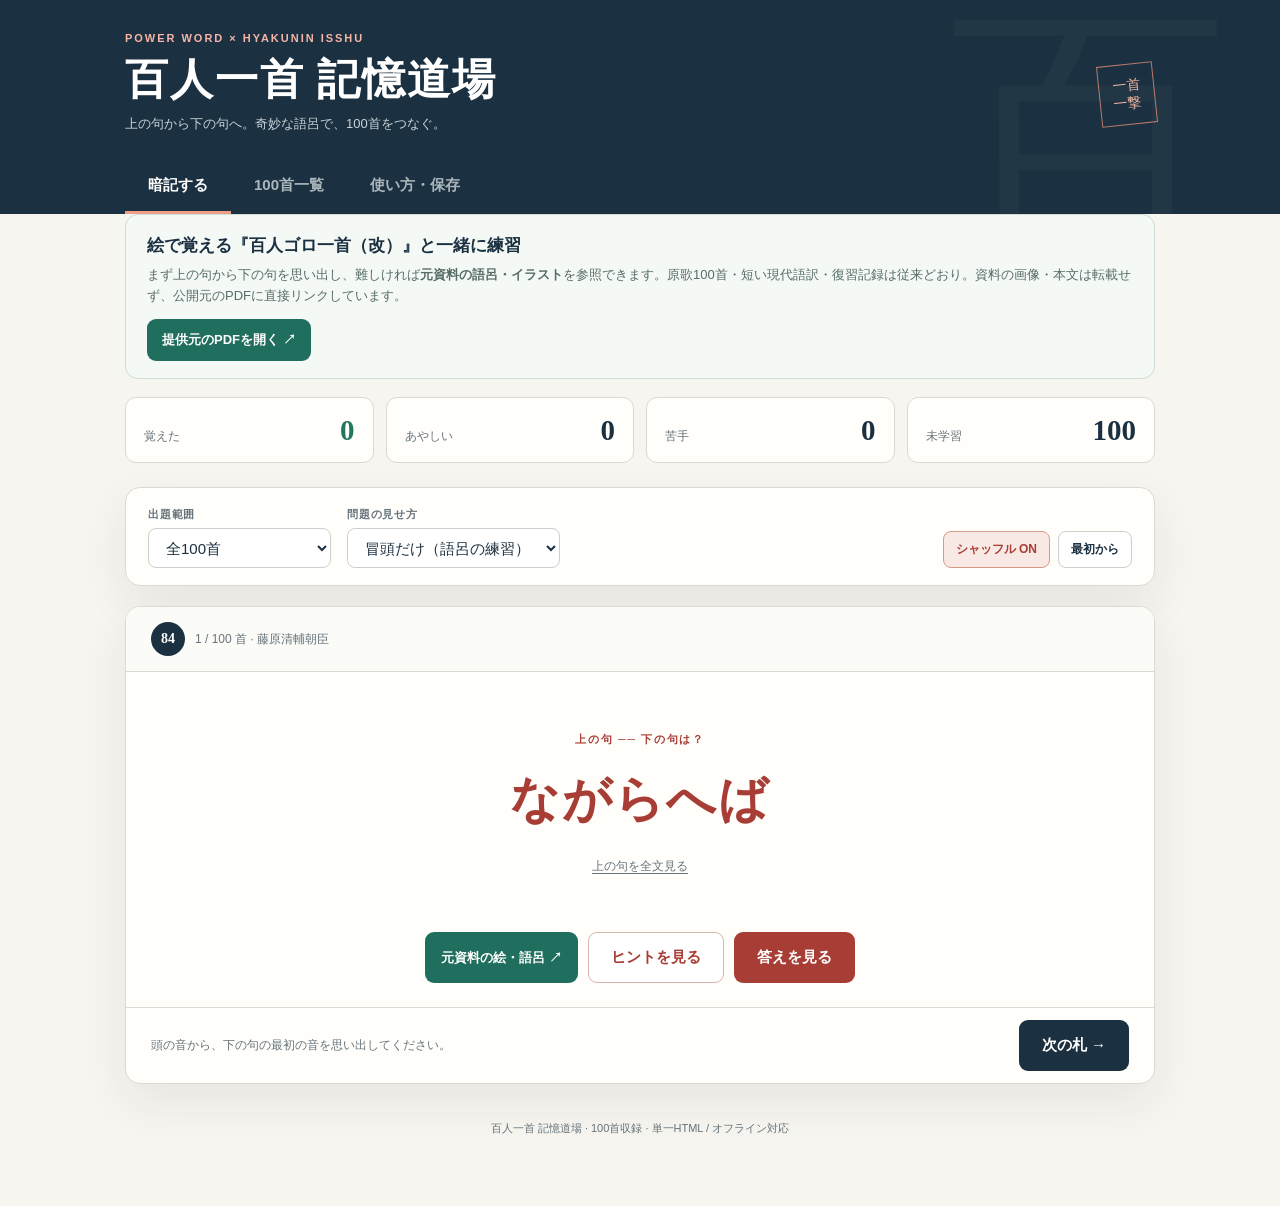
==== commit 9d6937c7: "Add poem-linked illustrated mnemonic PDF references and retain full poems and interpretations" ====
--- a/hyakunin/index.html
+++ b/hyakunin/index.html
@@ -4,8 +4,8 @@
 <meta charset="utf-8">
 <meta name="viewport" content="width=device-width, initial-scale=1, viewport-fit=cover">
 <meta name="theme-color" content="#172939">
-<meta name="description" content="百人一首100首を、オリジナルのパワーワードで上の句から下の句へ。歌全文・意味・苦手復習を一つに。">
-<title>百人一首 記憶道場 — パワーワード暗記</title>
+<meta name="description" content="百人一首100首の暗記。原歌・現代語の意味を残し、イラスト付きの語呂資料を札ごとに参照できる練習アプリ。">
+<title>百人一首 記憶道場 — 100首と絵で覚える決まり字</title>
 <style>
 :root{--bg:#f6f5f0;--paper:#fffefb;--ink:#1a3040;--muted:#6f777a;--accent:#a83d35;--accent-soft:#f9e9e4;--line:#dedfdc;--green:#23775f;--green-soft:#e4f5ec;--gold:#9b6b27;--gold-soft:#fbf0d9;--shadow:0 18px 48px rgba(23,41,57,.075)}
 *{box-sizing:border-box}html{scroll-behavior:smooth}body{margin:0;background:var(--bg);color:var(--ink);font-family:"Hiragino Kaku Gothic ProN","Yu Gothic","Noto Sans JP",Meiryo,sans-serif;font-size:15px;line-height:1.65}
@@ -21,6 +21,21 @@
 @media(max-width:720px){.shell{padding:0 14px 45px}.masthead{padding-top:18px}.top{padding:0 14px}.stamp{display:none}.brand{font-size:29px}.tagline{line-height:1.5;margin-bottom:18px}.tabs{padding:0 5px}.tab{flex:1;padding:11px 8px}.stats{grid-template-columns:repeat(4,1fr);gap:6px;margin-bottom:15px}.stat{padding:10px 9px;border-radius:8px;display:block}.stat b{display:block;font-size:24px}.stat small{font-size:10px}.control-panel{padding:12px;gap:8px}.field{flex:1;min-width:120px}.field select{width:100%}.controls-end{margin:0;width:100%;justify-content:space-between}.quiz-top{padding:12px 15px}.cue-panel{min-height:230px;padding:28px 15px 20px}.cue{font-size:clamp(28px,7vw,40px)}.action-row{padding:0 14px 21px}.action-row .btn{flex:1;padding:10px 12px}.answer-pane{padding:18px 14px 25px}.detail-grid{grid-template-columns:1fr;gap:11px}.detail-box{padding:15px}.score-buttons{gap:6px}.score-buttons button{font-size:12px;padding:9px 4px}.next-row{padding:11px 15px}.next-row p{font-size:11px}.card-list{grid-template-columns:1fr}.listcard{min-height:100px}.guide{padding:20px 17px}.guide .guide-row{grid-template-columns:1fr;gap:4px}}
 @media(prefers-reduced-motion:reduce){*{scroll-behavior:auto;transition:none!important}}
 @media print{.masthead,.stats,.control-panel,.action-row,.next-row,.site-footer,.score-area{display:none!important}.shell{max-width:none}.quiz{box-shadow:none}.answer-pane{display:block!important}}
+
+/* Third-party illustrated reference (linked, never redistributed) */
+.source-drawer{margin:12px 0 19px;padding:15px 17px;border:1px solid #c7dcd7;background:#f1f8f6;border-radius:12px;text-align:left}
+.source-drawer .source-eyebrow{font-size:11px;color:#236855;font-weight:900;letter-spacing:.04em}
+.source-drawer .source-heading{font-weight:900;font-size:16px;margin:3px 0 4px}
+.source-drawer .source-note{font-size:12px;color:#566a67;line-height:1.65;margin:4px 0 9px}
+.source-link{display:inline-flex;align-items:center;justify-content:center;gap:8px;background:#206e5d;color:white!important;text-decoration:none;padding:9px 15px;font-weight:850;border-radius:9px;min-height:42px;font-size:13px}
+.source-link:hover{background:#164f44}.source-link:focus-visible{outline:3px solid #eca785}
+.source-fineprint{font-size:11px;color:#62716f;margin:10px 0 0}.source-page{font-weight:800;color:#235c4e}
+.st-ref{margin:16px 0 4px;padding:11px 12px;background:#eff7f3;border:1px solid #cfe3dc;border-radius:9px}
+.st-ref a{font-weight:800;color:#155e4c;text-decoration:underline;text-underline-offset:3px}
+.new-source-overview{border:1px solid #ccded7;background:#f4f9f6;border-radius:13px;padding:17px 21px;margin-bottom:18px}
+.new-source-overview h2{font-size:17px;margin:0 0 4px;font-family:'Yu Mincho',serif}
+.new-source-overview p{font-size:13px;margin:4px 0 12px;color:#566c65}
+@media(max-width:720px){.source-drawer{margin:9px 0 14px;padding:12px}.source-link{width:100%}}
 </style>
 <style>
 :root{--bg:#f7f5ef;--paper:#fffefb;--ink:#1b3040;--muted:#66737b;--red:#a83d35;--line:#ddd9d2}
@@ -49,617 +64,619 @@
  <div class="st-label">パワーワード</div><div class="st-word">秋の田の、我がコロも出っ歯 <small style="font-size:12px;color:#999">△</small></div>
  <div class="st-label">歌の全文</div><div class="st-full"><div class="">秋の田の</div><div class="">かりほの庵の</div><div class="">苫をあらみ</div><div class="st-low">わが衣手は</div><div class="st-low">露にぬれつつ</div></div><div class="st-author">天智天皇</div>
  <div class="st-label">意味（短い意訳）</div><p class="st-meaning">秋の田を見張る粗末な小屋は屋根の編み目が粗く、私の袖は露に濡れてしまう。</p>
- </div></details>
+ <div class="st-ref"><span class="source-page">元資料・13ページ</span>　<a href="https://karuta.ru/assets/pub/%E7%99%BE%E4%BA%BA%E3%82%B4%E3%83%AD%E4%B8%80%E9%A6%96%28%E6%94%B9%29.pdf#page=13" target="_blank" rel="noopener noreferrer">原本の語呂とイラストを見る ↗</a></div> </div></details>
 <details class="st-card" id="poem-002"><summary><span class="st-number">002</span><span class="st-title">はるすぎて</span><span class="st-chevron" aria-hidden="true">›</span></summary>
  <div class="st-result"><div class="st-label">下の句（取り札）</div><div class="st-answer">衣干すてふ　天の香具山</div>
  <div class="st-label">パワーワード</div><div class="st-word">春過ぎて、コロも干す</div>
  <div class="st-label">歌の全文</div><div class="st-full"><div class="">春過ぎて</div><div class="">夏来にけらし</div><div class="">白妙の</div><div class="st-low">衣干すてふ</div><div class="st-low">天の香具山</div></div><div class="st-author">持統天皇</div>
  <div class="st-label">意味（短い意訳）</div><p class="st-meaning">春は過ぎて夏が来たらしい。香具山には真っ白な衣が干されているという。</p>
- </div></details>
+ <div class="st-ref"><span class="source-page">元資料・6ページ</span>　<a href="https://karuta.ru/assets/pub/%E7%99%BE%E4%BA%BA%E3%82%B4%E3%83%AD%E4%B8%80%E9%A6%96%28%E6%94%B9%29.pdf#page=6" target="_blank" rel="noopener noreferrer">原本の語呂とイラストを見る ↗</a></div> </div></details>
 <details class="st-card" id="poem-003"><summary><span class="st-number">003</span><span class="st-title">あしびきの</span><span class="st-chevron" aria-hidden="true">›</span></summary>
  <div class="st-result"><div class="st-label">下の句（取り札）</div><div class="st-answer">ながながし夜を　ひとりかも寝む</div>
  <div class="st-label">パワーワード</div><div class="st-word">足ビキッの、長々し夜を <small style="font-size:12px;color:#999">△</small></div>
  <div class="st-label">歌の全文</div><div class="st-full"><div class="">あしびきの</div><div class="">山鳥の尾の</div><div class="">しだり尾の</div><div class="st-low">ながながし夜を</div><div class="st-low">ひとりかも寝む</div></div><div class="st-author">柿本人麻呂</div>
  <div class="st-label">意味（短い意訳）</div><p class="st-meaning">山鳥の長く垂れた尾のように、長い長い夜を私は一人で眠るのだろうか。</p>
- </div></details>
+ <div class="st-ref"><span class="source-page">元資料・14ページ</span>　<a href="https://karuta.ru/assets/pub/%E7%99%BE%E4%BA%BA%E3%82%B4%E3%83%AD%E4%B8%80%E9%A6%96%28%E6%94%B9%29.pdf#page=14" target="_blank" rel="noopener noreferrer">原本の語呂とイラストを見る ↗</a></div> </div></details>
 <details class="st-card" id="poem-004"><summary><span class="st-number">004</span><span class="st-title">たごのうらに</span><span class="st-chevron" aria-hidden="true">›</span></summary>
  <div class="st-result"><div class="st-label">下の句（取り札）</div><div class="st-answer">富士の高嶺に　雪は降りつつ</div>
  <div class="st-label">パワーワード</div><div class="st-word">タコの裏にフジツボ</div>
  <div class="st-label">歌の全文</div><div class="st-full"><div class="">田子の浦に</div><div class="">うち出でて見れば</div><div class="">白妙の</div><div class="st-low">富士の高嶺に</div><div class="st-low">雪は降りつつ</div></div><div class="st-author">山部赤人</div>
  <div class="st-label">意味（短い意訳）</div><p class="st-meaning">田子の浦に出て眺めると、富士山の高い峰に真っ白な雪が降り積もっている。</p>
- </div></details>
+ <div class="st-ref"><span class="source-page">元資料・8ページ</span>　<a href="https://karuta.ru/assets/pub/%E7%99%BE%E4%BA%BA%E3%82%B4%E3%83%AD%E4%B8%80%E9%A6%96%28%E6%94%B9%29.pdf#page=8" target="_blank" rel="noopener noreferrer">原本の語呂とイラストを見る ↗</a></div> </div></details>
 <details class="st-card" id="poem-005"><summary><span class="st-number">005</span><span class="st-title">おくやまに</span><span class="st-chevron" aria-hidden="true">›</span></summary>
  <div class="st-result"><div class="st-label">下の句（取り札）</div><div class="st-answer">声聞く時ぞ　秋は悲しき</div>
  <div class="st-label">パワーワード</div><div class="st-word">お悔やみに、声聞く時ぞ <small style="font-size:12px;color:#999">△</small></div>
  <div class="st-label">歌の全文</div><div class="st-full"><div class="">奥山に</div><div class="">紅葉踏み分け</div><div class="">鳴く鹿の</div><div class="st-low">声聞く時ぞ</div><div class="st-low">秋は悲しき</div></div><div class="st-author">猿丸大夫</div>
  <div class="st-label">意味（短い意訳）</div><p class="st-meaning">奥山で紅葉を踏み分けて鳴く鹿の声を聞くと、秋はなんと悲しいのだろう。</p>
- </div></details>
+ <div class="st-ref"><span class="source-page">元資料・10ページ</span>　<a href="https://karuta.ru/assets/pub/%E7%99%BE%E4%BA%BA%E3%82%B4%E3%83%AD%E4%B8%80%E9%A6%96%28%E6%94%B9%29.pdf#page=10" target="_blank" rel="noopener noreferrer">原本の語呂とイラストを見る ↗</a></div> </div></details>
 <details class="st-card" id="poem-006"><summary><span class="st-number">006</span><span class="st-title">かささぎの</span><span class="st-chevron" aria-hidden="true">›</span></summary>
  <div class="st-result"><div class="st-label">下の句（取り札）</div><div class="st-answer">白きを見れば　夜ぞ更けにける</div>
  <div class="st-label">パワーワード</div><div class="st-word">傘詐欺の、シロ</div>
  <div class="st-label">歌の全文</div><div class="st-full"><div class="">かささぎの</div><div class="">渡せる橋に</div><div class="">置く霜の</div><div class="st-low">白きを見れば</div><div class="st-low">夜ぞ更けにける</div></div><div class="st-author">中納言家持</div>
  <div class="st-label">意味（短い意訳）</div><p class="st-meaning">かささぎが架けたといわれる天上の橋に霜が白く降り、夜が更けたことを知る。</p>
- </div></details>
+ <div class="st-ref"><span class="source-page">元資料・7ページ</span>　<a href="https://karuta.ru/assets/pub/%E7%99%BE%E4%BA%BA%E3%82%B4%E3%83%AD%E4%B8%80%E9%A6%96%28%E6%94%B9%29.pdf#page=7" target="_blank" rel="noopener noreferrer">原本の語呂とイラストを見る ↗</a></div> </div></details>
 <details class="st-card" id="poem-007"><summary><span class="st-number">007</span><span class="st-title">あまのはら</span><span class="st-chevron" aria-hidden="true">›</span></summary>
  <div class="st-result"><div class="st-label">下の句（取り札）</div><div class="st-answer">三笠の山に　出でし月かも</div>
  <div class="st-label">パワーワード</div><div class="st-word">海女の腹、三笠の山に <small style="font-size:12px;color:#999">△</small></div>
  <div class="st-label">歌の全文</div><div class="st-full"><div class="">天の原</div><div class="">ふりさけ見れば</div><div class="">春日なる</div><div class="st-low">三笠の山に</div><div class="st-low">出でし月かも</div></div><div class="st-author">阿倍仲麻呂</div>
  <div class="st-label">意味（短い意訳）</div><p class="st-meaning">広い空を見上げると、故郷の三笠山に昇っていたのと同じ月が見える。</p>
- </div></details>
+ <div class="st-ref"><span class="source-page">元資料・13ページ</span>　<a href="https://karuta.ru/assets/pub/%E7%99%BE%E4%BA%BA%E3%82%B4%E3%83%AD%E4%B8%80%E9%A6%96%28%E6%94%B9%29.pdf#page=13" target="_blank" rel="noopener noreferrer">原本の語呂とイラストを見る ↗</a></div> </div></details>
 <details class="st-card" id="poem-008"><summary><span class="st-number">008</span><span class="st-title">わがいほは</span><span class="st-chevron" aria-hidden="true">›</span></summary>
  <div class="st-result"><div class="st-label">下の句（取り札）</div><div class="st-answer">世をうぢ山と　人はいふなり</div>
  <div class="st-label">パワーワード</div><div class="st-word">我が胃オワ、用事山と</div>
  <div class="st-label">歌の全文</div><div class="st-full"><div class="">わが庵は</div><div class="">都のたつみ</div><div class="">しかぞ住む</div><div class="st-low">世をうぢ山と</div><div class="st-low">人はいふなり</div></div><div class="st-author">喜撰法師</div>
  <div class="st-label">意味（短い意訳）</div><p class="st-meaning">都の南東、宇治の山に静かに暮らしている。世を憂えて住むのだと人は言うようだ。</p>
- </div></details>
+ <div class="st-ref"><span class="source-page">元資料・11ページ</span>　<a href="https://karuta.ru/assets/pub/%E7%99%BE%E4%BA%BA%E3%82%B4%E3%83%AD%E4%B8%80%E9%A6%96%28%E6%94%B9%29.pdf#page=11" target="_blank" rel="noopener noreferrer">原本の語呂とイラストを見る ↗</a></div> </div></details>
 <details class="st-card" id="poem-009"><summary><span class="st-number">009</span><span class="st-title">はなのいろは</span><span class="st-chevron" aria-hidden="true">›</span></summary>
  <div class="st-result"><div class="st-label">下の句（取り札）</div><div class="st-answer">わが身世にふる　ながめせし間に</div>
  <div class="st-label">パワーワード</div><div class="st-word">鼻の色は、わっ、紙よ <small style="font-size:12px;color:#999">△</small></div>
  <div class="st-label">歌の全文</div><div class="st-full"><div class="">花の色は</div><div class="">移りにけりな</div><div class="">いたづらに</div><div class="st-low">わが身世にふる</div><div class="st-low">ながめせし間に</div></div><div class="st-author">小野小町</div>
  <div class="st-label">意味（短い意訳）</div><p class="st-meaning">花の色は衰えてしまった。長雨を眺めている間に、私の美しさも年とともに過ぎた。</p>
- </div></details>
+ <div class="st-ref"><span class="source-page">元資料・6ページ</span>　<a href="https://karuta.ru/assets/pub/%E7%99%BE%E4%BA%BA%E3%82%B4%E3%83%AD%E4%B8%80%E9%A6%96%28%E6%94%B9%29.pdf#page=6" target="_blank" rel="noopener noreferrer">原本の語呂とイラストを見る ↗</a></div> </div></details>
 <details class="st-card" id="poem-010"><summary><span class="st-number">010</span><span class="st-title">これやこの</span><span class="st-chevron" aria-hidden="true">›</span></summary>
  <div class="st-result"><div class="st-label">下の句（取り札）</div><div class="st-answer">知るも知らぬも　逢坂の関</div>
  <div class="st-label">パワーワード</div><div class="st-word">これや、この汁も知らぬ</div>
  <div class="st-label">歌の全文</div><div class="st-full"><div class="">これやこの</div><div class="">行くも帰るも</div><div class="">別れては</div><div class="st-low">知るも知らぬも</div><div class="st-low">逢坂の関</div></div><div class="st-author">蝉丸</div>
  <div class="st-label">意味（短い意訳）</div><p class="st-meaning">これが、人々が行き来し、知る人も知らぬ人も出会い別れる逢坂の関なのだ。</p>
- </div></details>
+ <div class="st-ref"><span class="source-page">元資料・9ページ</span>　<a href="https://karuta.ru/assets/pub/%E7%99%BE%E4%BA%BA%E3%82%B4%E3%83%AD%E4%B8%80%E9%A6%96%28%E6%94%B9%29.pdf#page=9" target="_blank" rel="noopener noreferrer">原本の語呂とイラストを見る ↗</a></div> </div></details>
 <details class="st-card" id="poem-011"><summary><span class="st-number">011</span><span class="st-title">わたのはら　やそしま</span><span class="st-dupe">6文字決まり</span><span class="st-chevron" aria-hidden="true">›</span></summary>
  <div class="st-result"><div class="st-label">下の句（取り札）</div><div class="st-answer">人には告げよ　あまの釣舟</div>
  <div class="st-label">パワーワード</div><div class="st-word">腸の腹や、人にハツ <small style="font-size:12px;color:#999">△</small></div>
  <div class="st-label">歌の全文</div><div class="st-full"><div class="">わたの原</div><div class="">八十島かけて</div><div class="">漕ぎ出でぬと</div><div class="st-low">人には告げよ</div><div class="st-low">あまの釣舟</div></div><div class="st-author">参議篁</div>
  <div class="st-label">意味（短い意訳）</div><p class="st-meaning">広い海を、たくさんの島へ向かって船出したと、釣り舟よ、人々に伝えてくれ。</p>
- </div></details>
+ <div class="st-ref"><span class="source-page">元資料・11ページ</span>　<a href="https://karuta.ru/assets/pub/%E7%99%BE%E4%BA%BA%E3%82%B4%E3%83%AD%E4%B8%80%E9%A6%96%28%E6%94%B9%29.pdf#page=11" target="_blank" rel="noopener noreferrer">原本の語呂とイラストを見る ↗</a></div> </div></details>
 <details class="st-card" id="poem-012"><summary><span class="st-number">012</span><span class="st-title">あまつかぜ</span><span class="st-chevron" aria-hidden="true">›</span></summary>
  <div class="st-result"><div class="st-label">下の句（取り札）</div><div class="st-answer">をとめの姿　しばしとどめむ</div>
  <div class="st-label">パワーワード</div><div class="st-word">雨っ風、お止め！</div>
  <div class="st-label">歌の全文</div><div class="st-full"><div class="">天つ風</div><div class="">雲の通ひ路</div><div class="">吹きとぢよ</div><div class="st-low">をとめの姿</div><div class="st-low">しばしとどめむ</div></div><div class="st-author">僧正遍昭</div>
  <div class="st-label">意味（短い意訳）</div><p class="st-meaning">天の風よ、天女たちの帰り道を雲でふさいで、その美しい姿をもう少し見せておくれ。</p>
- </div></details>
+ <div class="st-ref"><span class="source-page">元資料・13ページ</span>　<a href="https://karuta.ru/assets/pub/%E7%99%BE%E4%BA%BA%E3%82%B4%E3%83%AD%E4%B8%80%E9%A6%96%28%E6%94%B9%29.pdf#page=13" target="_blank" rel="noopener noreferrer">原本の語呂とイラストを見る ↗</a></div> </div></details>
 <details class="st-card" id="poem-013"><summary><span class="st-number">013</span><span class="st-title">つくばねの</span><span class="st-chevron" aria-hidden="true">›</span></summary>
  <div class="st-result"><div class="st-label">下の句（取り札）</div><div class="st-answer">恋ぞつもりて　淵となりぬる</div>
  <div class="st-label">パワーワード</div><div class="st-word">突く羽根の、故意ぞ、つもりで</div>
  <div class="st-label">歌の全文</div><div class="st-full"><div class="">筑波嶺の</div><div class="">峰より落つる</div><div class="">みなの川</div><div class="st-low">恋ぞつもりて</div><div class="st-low">淵となりぬる</div></div><div class="st-author">陽成院</div>
  <div class="st-label">意味（短い意訳）</div><p class="st-meaning">筑波山から流れる川が深い淵になるように、私の恋心も積もり積もって深くなった。</p>
- </div></details>
+ <div class="st-ref"><span class="source-page">元資料・3ページ</span>　<a href="https://karuta.ru/assets/pub/%E7%99%BE%E4%BA%BA%E3%82%B4%E3%83%AD%E4%B8%80%E9%A6%96%28%E6%94%B9%29.pdf#page=3" target="_blank" rel="noopener noreferrer">原本の語呂とイラストを見る ↗</a></div> </div></details>
 <details class="st-card" id="poem-014"><summary><span class="st-number">014</span><span class="st-title">みちのくの</span><span class="st-chevron" aria-hidden="true">›</span></summary>
  <div class="st-result"><div class="st-label">下の句（取り札）</div><div class="st-answer">乱れそめにし　われならなくに</div>
  <div class="st-label">パワーワード</div><div class="st-word">みちのくの、乱れそうめん <small style="font-size:12px;color:#999">△</small></div>
  <div class="st-label">歌の全文</div><div class="st-full"><div class="">みちのくの</div><div class="">しのぶもぢずり</div><div class="">誰ゆゑに</div><div class="st-low">乱れそめにし</div><div class="st-low">われならなくに</div></div><div class="st-author">河原左大臣</div>
  <div class="st-label">意味（短い意訳）</div><p class="st-meaning">乱れ模様の布のように、私の心は誰のせいでこんなに乱れ始めたのだろう。</p>
- </div></details>
+ <div class="st-ref"><span class="source-page">元資料・8ページ</span>　<a href="https://karuta.ru/assets/pub/%E7%99%BE%E4%BA%BA%E3%82%B4%E3%83%AD%E4%B8%80%E9%A6%96%28%E6%94%B9%29.pdf#page=8" target="_blank" rel="noopener noreferrer">原本の語呂とイラストを見る ↗</a></div> </div></details>
 <details class="st-card" id="poem-015"><summary><span class="st-number">015</span><span class="st-title">きみがため　はるのの</span><span class="st-dupe">6文字決まり</span><span class="st-chevron" aria-hidden="true">›</span></summary>
  <div class="st-result"><div class="st-label">下の句（取り札）</div><div class="st-answer">わが衣手に　雪は降りつつ</div>
  <div class="st-label">パワーワード</div><div class="st-word">黄身固めは、我が衣で煮</div>
  <div class="st-label">歌の全文</div><div class="st-full"><div class="">君がため</div><div class="">春の野に出でて</div><div class="">若菜摘む</div><div class="st-low">わが衣手に</div><div class="st-low">雪は降りつつ</div></div><div class="st-author">光孝天皇</div>
  <div class="st-label">意味（短い意訳）</div><p class="st-meaning">あなたのために春の野で若菜を摘んでいると、私の袖に雪が降りかかる。</p>
- </div></details>
+ <div class="st-ref"><span class="source-page">元資料・5ページ</span>　<a href="https://karuta.ru/assets/pub/%E7%99%BE%E4%BA%BA%E3%82%B4%E3%83%AD%E4%B8%80%E9%A6%96%28%E6%94%B9%29.pdf#page=5" target="_blank" rel="noopener noreferrer">原本の語呂とイラストを見る ↗</a></div> </div></details>
 <details class="st-card" id="poem-016"><summary><span class="st-number">016</span><span class="st-title">たちわかれ</span><span class="st-chevron" aria-hidden="true">›</span></summary>
  <div class="st-result"><div class="st-label">下の句（取り札）</div><div class="st-answer">まつとし聞かば　今帰り来む</div>
  <div class="st-label">パワーワード</div><div class="st-word">立ち分かれ、マット敷き</div>
  <div class="st-label">歌の全文</div><div class="st-full"><div class="">立ち別れ</div><div class="">いなばの山の</div><div class="">峰に生ふる</div><div class="st-low">まつとし聞かば</div><div class="st-low">今帰り来む</div></div><div class="st-author">中納言行平</div>
  <div class="st-label">意味（短い意訳）</div><p class="st-meaning">遠くへ旅立つけれど、「待っている」と聞いたら、すぐに帰って来よう。</p>
- </div></details>
+ <div class="st-ref"><span class="source-page">元資料・9ページ</span>　<a href="https://karuta.ru/assets/pub/%E7%99%BE%E4%BA%BA%E3%82%B4%E3%83%AD%E4%B8%80%E9%A6%96%28%E6%94%B9%29.pdf#page=9" target="_blank" rel="noopener noreferrer">原本の語呂とイラストを見る ↗</a></div> </div></details>
 <details class="st-card" id="poem-017"><summary><span class="st-number">017</span><span class="st-title">ちはやぶる</span><span class="st-chevron" aria-hidden="true">›</span></summary>
  <div class="st-result"><div class="st-label">下の句（取り札）</div><div class="st-answer">からくれなゐに　水くくるとは</div>
  <div class="st-label">パワーワード</div><div class="st-word">血は破る、唐紅に <small style="font-size:12px;color:#999">△</small></div>
  <div class="st-label">歌の全文</div><div class="st-full"><div class="">ちはやぶる</div><div class="">神代も聞かず</div><div class="">竜田川</div><div class="st-low">からくれなゐに</div><div class="st-low">水くくるとは</div></div><div class="st-author">在原業平朝臣</div>
  <div class="st-label">意味（短い意訳）</div><p class="st-meaning">神代にも聞いたことがない。竜田川が紅葉によって真紅に染められるなんて。</p>
- </div></details>
+ <div class="st-ref"><span class="source-page">元資料・4ページ</span>　<a href="https://karuta.ru/assets/pub/%E7%99%BE%E4%BA%BA%E3%82%B4%E3%83%AD%E4%B8%80%E9%A6%96%28%E6%94%B9%29.pdf#page=4" target="_blank" rel="noopener noreferrer">原本の語呂とイラストを見る ↗</a></div> </div></details>
 <details class="st-card" id="poem-018"><summary><span class="st-number">018</span><span class="st-title">すみのえの</span><span class="st-chevron" aria-hidden="true">›</span></summary>
  <div class="st-result"><div class="st-label">下の句（取り札）</div><div class="st-answer">夢の通ひ路　人めよくらむ</div>
  <div class="st-label">パワーワード</div><div class="st-word">スケベな夢 <small style="font-size:12px;color:#999">△</small></div>
  <div class="st-label">歌の全文</div><div class="st-full"><div class="">住の江の</div><div class="">岸に寄る波</div><div class="">よるさへや</div><div class="st-low">夢の通ひ路</div><div class="st-low">人めよくらむ</div></div><div class="st-author">藤原敏行朝臣</div>
  <div class="st-label">意味（短い意訳）</div><p class="st-meaning">住吉の岸へ波が寄るように、夜もあなたを思う。夢の中でも人目を避けるのだろうか。</p>
- </div></details>
+ <div class="st-ref"><span class="source-page">元資料・2ページ</span>　<a href="https://karuta.ru/assets/pub/%E7%99%BE%E4%BA%BA%E3%82%B4%E3%83%AD%E4%B8%80%E9%A6%96%28%E6%94%B9%29.pdf#page=2" target="_blank" rel="noopener noreferrer">原本の語呂とイラストを見る ↗</a></div> </div></details>
 <details class="st-card" id="poem-019"><summary><span class="st-number">019</span><span class="st-title">なにはがた</span><span class="st-chevron" aria-hidden="true">›</span></summary>
  <div class="st-result"><div class="st-label">下の句（取り札）</div><div class="st-answer">逢はでこの世を　過ぐしてよとや</div>
  <div class="st-label">パワーワード</div><div class="st-word">浪花型、あ、派手</div>
  <div class="st-label">歌の全文</div><div class="st-full"><div class="">難波潟</div><div class="">みじかき葦の</div><div class="">ふしの間も</div><div class="st-low">逢はでこの世を</div><div class="st-low">過ぐしてよとや</div></div><div class="st-author">伊勢</div>
  <div class="st-label">意味（短い意訳）</div><p class="st-meaning">短い葦の節の間ほどの時間さえ会わずに、私はこの世を過ごせというのか。</p>
- </div></details>
+ <div class="st-ref"><span class="source-page">元資料・12ページ</span>　<a href="https://karuta.ru/assets/pub/%E7%99%BE%E4%BA%BA%E3%82%B4%E3%83%AD%E4%B8%80%E9%A6%96%28%E6%94%B9%29.pdf#page=12" target="_blank" rel="noopener noreferrer">原本の語呂とイラストを見る ↗</a></div> </div></details>
 <details class="st-card" id="poem-020"><summary><span class="st-number">020</span><span class="st-title">わびぬれば</span><span class="st-chevron" aria-hidden="true">›</span></summary>
  <div class="st-result"><div class="st-label">下の句（取り札）</div><div class="st-answer">身をつくしても　逢はむとぞ思ふ</div>
  <div class="st-label">パワーワード</div><div class="st-word">詫び濡れ場、身を尽くしても <small style="font-size:12px;color:#999">△</small></div>
  <div class="st-label">歌の全文</div><div class="st-full"><div class="">わびぬれば</div><div class="">今はた同じ</div><div class="">難波なる</div><div class="st-low">身をつくしても</div><div class="st-low">逢はむとぞ思ふ</div></div><div class="st-author">元良親王</div>
  <div class="st-label">意味（短い意訳）</div><p class="st-meaning">苦しさはもう限界だ。身を滅ぼすことになっても、あなたに会いたい。</p>
- </div></details></section><section id="group-21" class="st-group"><h2>21〜40番</h2><details class="st-card" id="poem-021"><summary><span class="st-number">021</span><span class="st-title">いまこむと</span><span class="st-chevron" aria-hidden="true">›</span></summary>
+ <div class="st-ref"><span class="source-page">元資料・11ページ</span>　<a href="https://karuta.ru/assets/pub/%E7%99%BE%E4%BA%BA%E3%82%B4%E3%83%AD%E4%B8%80%E9%A6%96%28%E6%94%B9%29.pdf#page=11" target="_blank" rel="noopener noreferrer">原本の語呂とイラストを見る ↗</a></div> </div></details></section><section id="group-21" class="st-group"><h2>21〜40番</h2><details class="st-card" id="poem-021"><summary><span class="st-number">021</span><span class="st-title">いまこむと</span><span class="st-chevron" aria-hidden="true">›</span></summary>
  <div class="st-result"><div class="st-label">下の句（取り札）</div><div class="st-answer">有明の月を　待ち出でつるかな</div>
  <div class="st-label">パワーワード</div><div class="st-word">居間混むと、アリ</div>
  <div class="st-label">歌の全文</div><div class="st-full"><div class="">今来むと</div><div class="">いひしばかりに</div><div class="">長月の</div><div class="st-low">有明の月を</div><div class="st-low">待ち出でつるかな</div></div><div class="st-author">素性法師</div>
  <div class="st-label">意味（短い意訳）</div><p class="st-meaning">「すぐ行く」と言った人を待ち続け、とうとう九月の夜明けの月を見るまでになった。</p>
- </div></details>
+ <div class="st-ref"><span class="source-page">元資料・4ページ</span>　<a href="https://karuta.ru/assets/pub/%E7%99%BE%E4%BA%BA%E3%82%B4%E3%83%AD%E4%B8%80%E9%A6%96%28%E6%94%B9%29.pdf#page=4" target="_blank" rel="noopener noreferrer">原本の語呂とイラストを見る ↗</a></div> </div></details>
 <details class="st-card" id="poem-022"><summary><span class="st-number">022</span><span class="st-title">ふくからに</span><span class="st-chevron" aria-hidden="true">›</span></summary>
  <div class="st-result"><div class="st-label">下の句（取り札）</div><div class="st-answer">むべ山風を　嵐といふらむ</div>
  <div class="st-label">パワーワード</div><div class="st-word">不合格は無勉 <small style="font-size:12px;color:#999">△</small></div>
  <div class="st-label">歌の全文</div><div class="st-full"><div class="">吹くからに</div><div class="">秋の草木の</div><div class="">しをるれば</div><div class="st-low">むべ山風を</div><div class="st-low">嵐といふらむ</div></div><div class="st-author">文屋康秀</div>
  <div class="st-label">意味（短い意訳）</div><p class="st-meaning">吹いた途端に草木をしおれさせるのだから、山からの風を「嵐」と呼ぶのももっともだ。</p>
- </div></details>
+ <div class="st-ref"><span class="source-page">元資料・2ページ</span>　<a href="https://karuta.ru/assets/pub/%E7%99%BE%E4%BA%BA%E3%82%B4%E3%83%AD%E4%B8%80%E9%A6%96%28%E6%94%B9%29.pdf#page=2" target="_blank" rel="noopener noreferrer">原本の語呂とイラストを見る ↗</a></div> </div></details>
 <details class="st-card" id="poem-023"><summary><span class="st-number">023</span><span class="st-title">つきみれば</span><span class="st-chevron" aria-hidden="true">›</span></summary>
  <div class="st-result"><div class="st-label">下の句（取り札）</div><div class="st-answer">わが身ひとつの　秋にはあらねど</div>
  <div class="st-label">パワーワード</div><div class="st-word">月見れば、わっ、蛾見、ひとつの <small style="font-size:12px;color:#999">△</small></div>
  <div class="st-label">歌の全文</div><div class="st-full"><div class="">月見れば</div><div class="">千々に物こそ</div><div class="">悲しけれ</div><div class="st-low">わが身ひとつの</div><div class="st-low">秋にはあらねど</div></div><div class="st-author">大江千里</div>
  <div class="st-label">意味（短い意訳）</div><p class="st-meaning">月を見ると、さまざまなことが悲しい。秋は私一人にだけ来たわけではないのに。</p>
- </div></details>
+ <div class="st-ref"><span class="source-page">元資料・3ページ</span>　<a href="https://karuta.ru/assets/pub/%E7%99%BE%E4%BA%BA%E3%82%B4%E3%83%AD%E4%B8%80%E9%A6%96%28%E6%94%B9%29.pdf#page=3" target="_blank" rel="noopener noreferrer">原本の語呂とイラストを見る ↗</a></div> </div></details>
 <details class="st-card" id="poem-024"><summary><span class="st-number">024</span><span class="st-title">このたびは</span><span class="st-chevron" aria-hidden="true">›</span></summary>
  <div class="st-result"><div class="st-label">下の句（取り札）</div><div class="st-answer">紅葉の錦　神のまにまに</div>
  <div class="st-label">パワーワード</div><div class="st-word">この度は、もみ消し</div>
  <div class="st-label">歌の全文</div><div class="st-full"><div class="">このたびは</div><div class="">幣もとりあへず</div><div class="">手向山</div><div class="st-low">紅葉の錦</div><div class="st-low">神のまにまに</div></div><div class="st-author">菅家</div>
  <div class="st-label">意味（短い意訳）</div><p class="st-meaning">今回の旅には神への供え物を用意できなかった。この美しい紅葉を代わりにお受け取りください。</p>
- </div></details>
+ <div class="st-ref"><span class="source-page">元資料・9ページ</span>　<a href="https://karuta.ru/assets/pub/%E7%99%BE%E4%BA%BA%E3%82%B4%E3%83%AD%E4%B8%80%E9%A6%96%28%E6%94%B9%29.pdf#page=9" target="_blank" rel="noopener noreferrer">原本の語呂とイラストを見る ↗</a></div> </div></details>
 <details class="st-card" id="poem-025"><summary><span class="st-number">025</span><span class="st-title">なにしおはば</span><span class="st-chevron" aria-hidden="true">›</span></summary>
  <div class="st-result"><div class="st-label">下の句（取り札）</div><div class="st-answer">人に知られで　来るよしもがな</div>
  <div class="st-label">パワーワード</div><div class="st-word">何塩は？ 人に知られで <small style="font-size:12px;color:#999">△</small></div>
  <div class="st-label">歌の全文</div><div class="st-full"><div class="">名にしおはば</div><div class="">逢坂山の</div><div class="">さねかづら</div><div class="st-low">人に知られで</div><div class="st-low">来るよしもがな</div></div><div class="st-author">三条右大臣</div>
  <div class="st-label">意味（短い意訳）</div><p class="st-meaning">「逢坂山のさねかずら」という名の通り、人に知られずあなたのもとへ行く方法がほしい。</p>
- </div></details>
+ <div class="st-ref"><span class="source-page">元資料・12ページ</span>　<a href="https://karuta.ru/assets/pub/%E7%99%BE%E4%BA%BA%E3%82%B4%E3%83%AD%E4%B8%80%E9%A6%96%28%E6%94%B9%29.pdf#page=12" target="_blank" rel="noopener noreferrer">原本の語呂とイラストを見る ↗</a></div> </div></details>
 <details class="st-card" id="poem-026"><summary><span class="st-number">026</span><span class="st-title">をぐらやま</span><span class="st-chevron" aria-hidden="true">›</span></summary>
  <div class="st-result"><div class="st-label">下の句（取り札）</div><div class="st-answer">今ひとたびの　行幸待たなむ</div>
  <div class="st-label">パワーワード</div><div class="st-word">小倉山、今、人、足袋のみ</div>
  <div class="st-label">歌の全文</div><div class="st-full"><div class="">小倉山</div><div class="">峰のもみぢ葉</div><div class="">心あらば</div><div class="st-low">今ひとたびの</div><div class="st-low">行幸待たなむ</div></div><div class="st-author">貞信公</div>
  <div class="st-label">意味（短い意訳）</div><p class="st-meaning">小倉山の紅葉よ、心があるなら、天皇がもう一度訪れるまで散らずに待っていてほしい。</p>
- </div></details>
+ <div class="st-ref"><span class="source-page">元資料・10ページ</span>　<a href="https://karuta.ru/assets/pub/%E7%99%BE%E4%BA%BA%E3%82%B4%E3%83%AD%E4%B8%80%E9%A6%96%28%E6%94%B9%29.pdf#page=10" target="_blank" rel="noopener noreferrer">原本の語呂とイラストを見る ↗</a></div> </div></details>
 <details class="st-card" id="poem-027"><summary><span class="st-number">027</span><span class="st-title">みかのはら</span><span class="st-chevron" aria-hidden="true">›</span></summary>
  <div class="st-result"><div class="st-label">下の句（取り札）</div><div class="st-answer">いつ見きとてか　恋しかるらむ</div>
  <div class="st-label">パワーワード</div><div class="st-word">ミカの腹、いつ見た？</div>
  <div class="st-label">歌の全文</div><div class="st-full"><div class="">みかの原</div><div class="">わきて流るる</div><div class="">泉川</div><div class="st-low">いつ見きとてか</div><div class="st-low">恋しかるらむ</div></div><div class="st-author">中納言兼輔</div>
  <div class="st-label">意味（短い意訳）</div><p class="st-meaning">泉川は私たちを隔てて流れる。まだ会ったこともないのに、なぜこんなに恋しいのだろう。</p>
- </div></details>
+ <div class="st-ref"><span class="source-page">元資料・8ページ</span>　<a href="https://karuta.ru/assets/pub/%E7%99%BE%E4%BA%BA%E3%82%B4%E3%83%AD%E4%B8%80%E9%A6%96%28%E6%94%B9%29.pdf#page=8" target="_blank" rel="noopener noreferrer">原本の語呂とイラストを見る ↗</a></div> </div></details>
 <details class="st-card" id="poem-028"><summary><span class="st-number">028</span><span class="st-title">やまざとは</span><span class="st-chevron" aria-hidden="true">›</span></summary>
  <div class="st-result"><div class="st-label">下の句（取り札）</div><div class="st-answer">人目も草も　枯れぬと思へば</div>
  <div class="st-label">パワーワード</div><div class="st-word">山ザル、ひと目も臭っ</div>
  <div class="st-label">歌の全文</div><div class="st-full"><div class="">山里は</div><div class="">冬ぞ寂しさ</div><div class="">まさりける</div><div class="st-low">人目も草も</div><div class="st-low">枯れぬと思へば</div></div><div class="st-author">源宗于朝臣</div>
  <div class="st-label">意味（短い意訳）</div><p class="st-meaning">山里は冬になるといっそう寂しい。訪れる人も草木もすっかり絶えてしまうから。</p>
- </div></details>
+ <div class="st-ref"><span class="source-page">元資料・6ページ</span>　<a href="https://karuta.ru/assets/pub/%E7%99%BE%E4%BA%BA%E3%82%B4%E3%83%AD%E4%B8%80%E9%A6%96%28%E6%94%B9%29.pdf#page=6" target="_blank" rel="noopener noreferrer">原本の語呂とイラストを見る ↗</a></div> </div></details>
 <details class="st-card" id="poem-029"><summary><span class="st-number">029</span><span class="st-title">こころあてに</span><span class="st-chevron" aria-hidden="true">›</span></summary>
  <div class="st-result"><div class="st-label">下の句（取り札）</div><div class="st-answer">置きまどはせる　白菊の花</div>
  <div class="st-label">パワーワード</div><div class="st-word">心当たりのおなら <small style="font-size:12px;color:#999">△</small></div>
  <div class="st-label">歌の全文</div><div class="st-full"><div class="">心あてに</div><div class="">折らばや折らむ</div><div class="">初霜の</div><div class="st-low">置きまどはせる</div><div class="st-low">白菊の花</div></div><div class="st-author">凡河内躬恒</div>
  <div class="st-label">意味（短い意訳）</div><p class="st-meaning">初霜と見分けがつかないほど白い菊の花を、当てずっぽうに折ってみようか。</p>
- </div></details>
+ <div class="st-ref"><span class="source-page">元資料・10ページ</span>　<a href="https://karuta.ru/assets/pub/%E7%99%BE%E4%BA%BA%E3%82%B4%E3%83%AD%E4%B8%80%E9%A6%96%28%E6%94%B9%29.pdf#page=10" target="_blank" rel="noopener noreferrer">原本の語呂とイラストを見る ↗</a></div> </div></details>
 <details class="st-card" id="poem-030"><summary><span class="st-number">030</span><span class="st-title">ありあけの</span><span class="st-chevron" aria-hidden="true">›</span></summary>
  <div class="st-result"><div class="st-label">下の句（取り札）</div><div class="st-answer">暁ばかり　憂きものはなし</div>
  <div class="st-label">パワーワード</div><div class="st-word">有明の、垢付きばかり</div>
  <div class="st-label">歌の全文</div><div class="st-full"><div class="">有明の</div><div class="">つれなく見えし</div><div class="">別れより</div><div class="st-low">暁ばかり</div><div class="st-low">憂きものはなし</div></div><div class="st-author">壬生忠岑</div>
  <div class="st-label">意味（短い意訳）</div><p class="st-meaning">冷たい別れを経験して以来、夜明けほどつらく感じるものはない。</p>
- </div></details>
+ <div class="st-ref"><span class="source-page">元資料・14ページ</span>　<a href="https://karuta.ru/assets/pub/%E7%99%BE%E4%BA%BA%E3%82%B4%E3%83%AD%E4%B8%80%E9%A6%96%28%E6%94%B9%29.pdf#page=14" target="_blank" rel="noopener noreferrer">原本の語呂とイラストを見る ↗</a></div> </div></details>
 <details class="st-card" id="poem-031"><summary><span class="st-number">031</span><span class="st-title">あさぼらけ　ありあけ</span><span class="st-dupe">6文字決まり</span><span class="st-chevron" aria-hidden="true">›</span></summary>
  <div class="st-result"><div class="st-label">下の句（取り札）</div><div class="st-answer">吉野の里に　降れる白雪</div>
  <div class="st-label">パワーワード</div><div class="st-word">朝、ほら、毛あり！ヨシ！</div>
  <div class="st-label">歌の全文</div><div class="st-full"><div class="">朝ぼらけ</div><div class="">有明の月と</div><div class="">見るまでに</div><div class="st-low">吉野の里に</div><div class="st-low">降れる白雪</div></div><div class="st-author">坂上是則</div>
  <div class="st-label">意味（短い意訳）</div><p class="st-meaning">夜明けの雪景色は、有明の月明かりかと思うほど吉野の里を白く染めている。</p>
- </div></details>
+ <div class="st-ref"><span class="source-page">元資料・14ページ</span>　<a href="https://karuta.ru/assets/pub/%E7%99%BE%E4%BA%BA%E3%82%B4%E3%83%AD%E4%B8%80%E9%A6%96%28%E6%94%B9%29.pdf#page=14" target="_blank" rel="noopener noreferrer">原本の語呂とイラストを見る ↗</a></div> </div></details>
 <details class="st-card" id="poem-032"><summary><span class="st-number">032</span><span class="st-title">やまがはに</span><span class="st-chevron" aria-hidden="true">›</span></summary>
  <div class="st-result"><div class="st-label">下の句（取り札）</div><div class="st-answer">流れもあへぬ　紅葉なりけり</div>
  <div class="st-label">パワーワード</div><div class="st-word">山川に、流れモアイ</div>
  <div class="st-label">歌の全文</div><div class="st-full"><div class="">山川に</div><div class="">風のかけたる</div><div class="">しがらみは</div><div class="st-low">流れもあへぬ</div><div class="st-low">紅葉なりけり</div></div><div class="st-author">春道列樹</div>
  <div class="st-label">意味（短い意訳）</div><p class="st-meaning">山の川をせき止めているのは、風が吹き集め、流れ切れずにたまった紅葉だった。</p>
- </div></details>
+ <div class="st-ref"><span class="source-page">元資料・6ページ</span>　<a href="https://karuta.ru/assets/pub/%E7%99%BE%E4%BA%BA%E3%82%B4%E3%83%AD%E4%B8%80%E9%A6%96%28%E6%94%B9%29.pdf#page=6" target="_blank" rel="noopener noreferrer">原本の語呂とイラストを見る ↗</a></div> </div></details>
 <details class="st-card" id="poem-033"><summary><span class="st-number">033</span><span class="st-title">ひさかたの</span><span class="st-chevron" aria-hidden="true">›</span></summary>
  <div class="st-result"><div class="st-label">下の句（取り札）</div><div class="st-answer">静心なく　花の散るらむ</div>
  <div class="st-label">パワーワード</div><div class="st-word">久本、静かに！ <small style="font-size:12px;color:#999">△</small></div>
  <div class="st-label">歌の全文</div><div class="st-full"><div class="">ひさかたの</div><div class="">光のどけき</div><div class="">春の日に</div><div class="st-low">静心なく</div><div class="st-low">花の散るらむ</div></div><div class="st-author">紀友則</div>
  <div class="st-label">意味（短い意訳）</div><p class="st-meaning">こんなにのどかな春の日なのに、桜の花はどうして落ち着きなく散っていくのだろう。</p>
- </div></details>
+ <div class="st-ref"><span class="source-page">元資料・5ページ</span>　<a href="https://karuta.ru/assets/pub/%E7%99%BE%E4%BA%BA%E3%82%B4%E3%83%AD%E4%B8%80%E9%A6%96%28%E6%94%B9%29.pdf#page=5" target="_blank" rel="noopener noreferrer">原本の語呂とイラストを見る ↗</a></div> </div></details>
 <details class="st-card" id="poem-034"><summary><span class="st-number">034</span><span class="st-title">たれをかも</span><span class="st-chevron" aria-hidden="true">›</span></summary>
  <div class="st-result"><div class="st-label">下の句（取り札）</div><div class="st-answer">松も昔の　友ならなくに</div>
  <div class="st-label">パワーワード</div><div class="st-word">タレを鴨、まず揉む</div>
  <div class="st-label">歌の全文</div><div class="st-full"><div class="">誰をかも</div><div class="">知る人にせむ</div><div class="">高砂の</div><div class="st-low">松も昔の</div><div class="st-low">友ならなくに</div></div><div class="st-author">藤原興風</div>
  <div class="st-label">意味（短い意訳）</div><p class="st-meaning">誰を昔からの友と呼べばよいのだろう。高砂の松でさえ、私の古い友ではない。</p>
- </div></details>
+ <div class="st-ref"><span class="source-page">元資料・9ページ</span>　<a href="https://karuta.ru/assets/pub/%E7%99%BE%E4%BA%BA%E3%82%B4%E3%83%AD%E4%B8%80%E9%A6%96%28%E6%94%B9%29.pdf#page=9" target="_blank" rel="noopener noreferrer">原本の語呂とイラストを見る ↗</a></div> </div></details>
 <details class="st-card" id="poem-035"><summary><span class="st-number">035</span><span class="st-title">ひとはいさ</span><span class="st-chevron" aria-hidden="true">›</span></summary>
  <div class="st-result"><div class="st-label">下の句（取り札）</div><div class="st-answer">花ぞ昔の　香に匂ひける</div>
  <div class="st-label">パワーワード</div><div class="st-word">人はいさ、歯なぞ昔の</div>
  <div class="st-label">歌の全文</div><div class="st-full"><div class="">人はいさ</div><div class="">心も知らず</div><div class="">ふるさとは</div><div class="st-low">花ぞ昔の</div><div class="st-low">香に匂ひける</div></div><div class="st-author">紀貫之</div>
  <div class="st-label">意味（短い意訳）</div><p class="st-meaning">人の心は変わったかもしれない。でも故郷の梅の花は、昔と同じ香りがする。</p>
- </div></details>
+ <div class="st-ref"><span class="source-page">元資料・5ページ</span>　<a href="https://karuta.ru/assets/pub/%E7%99%BE%E4%BA%BA%E3%82%B4%E3%83%AD%E4%B8%80%E9%A6%96%28%E6%94%B9%29.pdf#page=5" target="_blank" rel="noopener noreferrer">原本の語呂とイラストを見る ↗</a></div> </div></details>
 <details class="st-card" id="poem-036"><summary><span class="st-number">036</span><span class="st-title">なつのよは</span><span class="st-chevron" aria-hidden="true">›</span></summary>
  <div class="st-result"><div class="st-label">下の句（取り札）</div><div class="st-answer">雲のいづこに　月宿るらむ</div>
  <div class="st-label">パワーワード</div><div class="st-word">夏の夜は、蜘蛛の、いずこに？</div>
  <div class="st-label">歌の全文</div><div class="st-full"><div class="">夏の夜は</div><div class="">まだ宵ながら</div><div class="">明けぬるを</div><div class="st-low">雲のいづこに</div><div class="st-low">月宿るらむ</div></div><div class="st-author">清原深養父</div>
  <div class="st-label">意味（短い意訳）</div><p class="st-meaning">短い夏の夜はもう明けてしまった。月は雲のどこに隠れて泊まっているのだろう。</p>
- </div></details>
+ <div class="st-ref"><span class="source-page">元資料・12ページ</span>　<a href="https://karuta.ru/assets/pub/%E7%99%BE%E4%BA%BA%E3%82%B4%E3%83%AD%E4%B8%80%E9%A6%96%28%E6%94%B9%29.pdf#page=12" target="_blank" rel="noopener noreferrer">原本の語呂とイラストを見る ↗</a></div> </div></details>
 <details class="st-card" id="poem-037"><summary><span class="st-number">037</span><span class="st-title">しらつゆに</span><span class="st-chevron" aria-hidden="true">›</span></summary>
  <div class="st-result"><div class="st-label">下の句（取り札）</div><div class="st-answer">つらぬきとめぬ　玉ぞ散りける</div>
  <div class="st-label">パワーワード</div><div class="st-word">しらふ、つらい</div>
  <div class="st-label">歌の全文</div><div class="st-full"><div class="">白露に</div><div class="">風の吹きしく</div><div class="">秋の野は</div><div class="st-low">つらぬきとめぬ</div><div class="st-low">玉ぞ散りける</div></div><div class="st-author">文屋朝康</div>
  <div class="st-label">意味（短い意訳）</div><p class="st-meaning">露をのせた秋の野に風が吹き、糸を通していない真珠のような露が散っている。</p>
- </div></details>
+ <div class="st-ref"><span class="source-page">元資料・3ページ</span>　<a href="https://karuta.ru/assets/pub/%E7%99%BE%E4%BA%BA%E3%82%B4%E3%83%AD%E4%B8%80%E9%A6%96%28%E6%94%B9%29.pdf#page=3" target="_blank" rel="noopener noreferrer">原本の語呂とイラストを見る ↗</a></div> </div></details>
 <details class="st-card" id="poem-038"><summary><span class="st-number">038</span><span class="st-title">わすらるる</span><span class="st-chevron" aria-hidden="true">›</span></summary>
  <div class="st-result"><div class="st-label">下の句（取り札）</div><div class="st-answer">人の命の　惜しくもあるかな</div>
  <div class="st-label">パワーワード</div><div class="st-word">わっ、ズラ！人の</div>
  <div class="st-label">歌の全文</div><div class="st-full"><div class="">忘らるる</div><div class="">身をば思はず</div><div class="">誓ひてし</div><div class="st-low">人の命の</div><div class="st-low">惜しくもあるかな</div></div><div class="st-author">右近</div>
  <div class="st-label">意味（短い意訳）</div><p class="st-meaning">忘れられる自分は構わない。でも約束を破ったあの人に天罰が下るのが心配だ。</p>
- </div></details>
+ <div class="st-ref"><span class="source-page">元資料・11ページ</span>　<a href="https://karuta.ru/assets/pub/%E7%99%BE%E4%BA%BA%E3%82%B4%E3%83%AD%E4%B8%80%E9%A6%96%28%E6%94%B9%29.pdf#page=11" target="_blank" rel="noopener noreferrer">原本の語呂とイラストを見る ↗</a></div> </div></details>
 <details class="st-card" id="poem-039"><summary><span class="st-number">039</span><span class="st-title">あさぢふの</span><span class="st-chevron" aria-hidden="true">›</span></summary>
  <div class="st-result"><div class="st-label">下の句（取り札）</div><div class="st-answer">あまりてなどか　人の恋しき</div>
  <div class="st-label">パワーワード</div><div class="st-word">朝ジムの余り肉</div>
  <div class="st-label">歌の全文</div><div class="st-full"><div class="">浅茅生の</div><div class="">小野の篠原</div><div class="">忍ぶれど</div><div class="st-low">あまりてなどか</div><div class="st-low">人の恋しき</div></div><div class="st-author">参議等</div>
  <div class="st-label">意味（短い意訳）</div><p class="st-meaning">気持ちを隠しているつもりでも、どうしてこんなにあの人が恋しくなるのだろう。</p>
- </div></details>
+ <div class="st-ref"><span class="source-page">元資料・14ページ</span>　<a href="https://karuta.ru/assets/pub/%E7%99%BE%E4%BA%BA%E3%82%B4%E3%83%AD%E4%B8%80%E9%A6%96%28%E6%94%B9%29.pdf#page=14" target="_blank" rel="noopener noreferrer">原本の語呂とイラストを見る ↗</a></div> </div></details>
 <details class="st-card" id="poem-040"><summary><span class="st-number">040</span><span class="st-title">しのぶれど</span><span class="st-chevron" aria-hidden="true">›</span></summary>
  <div class="st-result"><div class="st-label">下の句（取り札）</div><div class="st-answer">物や思ふと　人の問ふまで</div>
  <div class="st-label">パワーワード</div><div class="st-word">忍びのものもらい <small style="font-size:12px;color:#999">△</small></div>
  <div class="st-label">歌の全文</div><div class="st-full"><div class="">忍ぶれど</div><div class="">色に出でにけり</div><div class="">わが恋は</div><div class="st-low">物や思ふと</div><div class="st-low">人の問ふまで</div></div><div class="st-author">平兼盛</div>
  <div class="st-label">意味（短い意訳）</div><p class="st-meaning">恋心を隠していたのに、顔に出てしまった。人に「恋の悩みですか」と聞かれるほどに。</p>
- </div></details></section><section id="group-41" class="st-group"><h2>41〜60番</h2><details class="st-card" id="poem-041"><summary><span class="st-number">041</span><span class="st-title">こひすてふ</span><span class="st-chevron" aria-hidden="true">›</span></summary>
+ <div class="st-ref"><span class="source-page">元資料・3ページ</span>　<a href="https://karuta.ru/assets/pub/%E7%99%BE%E4%BA%BA%E3%82%B4%E3%83%AD%E4%B8%80%E9%A6%96%28%E6%94%B9%29.pdf#page=3" target="_blank" rel="noopener noreferrer">原本の語呂とイラストを見る ↗</a></div> </div></details></section><section id="group-41" class="st-group"><h2>41〜60番</h2><details class="st-card" id="poem-041"><summary><span class="st-number">041</span><span class="st-title">こひすてふ</span><span class="st-chevron" aria-hidden="true">›</span></summary>
  <div class="st-result"><div class="st-label">下の句（取り札）</div><div class="st-answer">人知れずこそ　思ひそめしか</div>
  <div class="st-label">パワーワード</div><div class="st-word">濃い酢ちょい、人知れず</div>
  <div class="st-label">歌の全文</div><div class="st-full"><div class="">恋すてふ</div><div class="">わが名はまだき</div><div class="">立ちにけり</div><div class="st-low">人知れずこそ</div><div class="st-low">思ひそめしか</div></div><div class="st-author">壬生忠見</div>
  <div class="st-label">意味（短い意訳）</div><p class="st-meaning">人知れず恋し始めたのに、私が恋をしているという噂がもう広まってしまった。</p>
- </div></details>
+ <div class="st-ref"><span class="source-page">元資料・9ページ</span>　<a href="https://karuta.ru/assets/pub/%E7%99%BE%E4%BA%BA%E3%82%B4%E3%83%AD%E4%B8%80%E9%A6%96%28%E6%94%B9%29.pdf#page=9" target="_blank" rel="noopener noreferrer">原本の語呂とイラストを見る ↗</a></div> </div></details>
 <details class="st-card" id="poem-042"><summary><span class="st-number">042</span><span class="st-title">ちぎりきな</span><span class="st-chevron" aria-hidden="true">›</span></summary>
  <div class="st-result"><div class="st-label">下の句（取り札）</div><div class="st-answer">末の松山　波越さじとは</div>
  <div class="st-label">パワーワード</div><div class="st-word">千切り器、ナス</div>
  <div class="st-label">歌の全文</div><div class="st-full"><div class="">契りきな</div><div class="">かたみに袖を</div><div class="">しぼりつつ</div><div class="st-low">末の松山</div><div class="st-low">波越さじとは</div></div><div class="st-author">清原元輔</div>
  <div class="st-label">意味（短い意訳）</div><p class="st-meaning">涙で袖を絞りながら、あの波が末の松山を越えないように心変わりしないと約束したのに。</p>
- </div></details>
+ <div class="st-ref"><span class="source-page">元資料・4ページ</span>　<a href="https://karuta.ru/assets/pub/%E7%99%BE%E4%BA%BA%E3%82%B4%E3%83%AD%E4%B8%80%E9%A6%96%28%E6%94%B9%29.pdf#page=4" target="_blank" rel="noopener noreferrer">原本の語呂とイラストを見る ↗</a></div> </div></details>
 <details class="st-card" id="poem-043"><summary><span class="st-number">043</span><span class="st-title">あひみての</span><span class="st-chevron" aria-hidden="true">›</span></summary>
  <div class="st-result"><div class="st-label">下の句（取り札）</div><div class="st-answer">昔は物を　思はざりけり</div>
  <div class="st-label">パワーワード</div><div class="st-word">愛、見て、ムカッ</div>
  <div class="st-label">歌の全文</div><div class="st-full"><div class="">逢ひ見ての</div><div class="">後の心に</div><div class="">くらぶれば</div><div class="st-low">昔は物を</div><div class="st-low">思はざりけり</div></div><div class="st-author">権中納言敦忠</div>
  <div class="st-label">意味（短い意訳）</div><p class="st-meaning">恋人に会った後の切なさと比べれば、会う前は恋の悩みなど知らなかったようなものだ。</p>
- </div></details>
+ <div class="st-ref"><span class="source-page">元資料・14ページ</span>　<a href="https://karuta.ru/assets/pub/%E7%99%BE%E4%BA%BA%E3%82%B4%E3%83%AD%E4%B8%80%E9%A6%96%28%E6%94%B9%29.pdf#page=14" target="_blank" rel="noopener noreferrer">原本の語呂とイラストを見る ↗</a></div> </div></details>
 <details class="st-card" id="poem-044"><summary><span class="st-number">044</span><span class="st-title">あふことの</span><span class="st-chevron" aria-hidden="true">›</span></summary>
  <div class="st-result"><div class="st-label">下の句（取り札）</div><div class="st-answer">人をも身をも　恨みざらまし</div>
  <div class="st-label">パワーワード</div><div class="st-word">王、琴の人を揉み</div>
  <div class="st-label">歌の全文</div><div class="st-full"><div class="">逢ふことの</div><div class="">絶えてしなくは</div><div class="">なかなかに</div><div class="st-low">人をも身をも</div><div class="st-low">恨みざらまし</div></div><div class="st-author">中納言朝忠</div>
  <div class="st-label">意味（短い意訳）</div><p class="st-meaning">いっそ出会わなければ、相手のことも自分のことも恨まずにすんだだろうに。</p>
- </div></details>
+ <div class="st-ref"><span class="source-page">元資料・11ページ</span>　<a href="https://karuta.ru/assets/pub/%E7%99%BE%E4%BA%BA%E3%82%B4%E3%83%AD%E4%B8%80%E9%A6%96%28%E6%94%B9%29.pdf#page=11" target="_blank" rel="noopener noreferrer">原本の語呂とイラストを見る ↗</a></div> </div></details>
 <details class="st-card" id="poem-045"><summary><span class="st-number">045</span><span class="st-title">あはれとも</span><span class="st-chevron" aria-hidden="true">›</span></summary>
  <div class="st-result"><div class="st-label">下の句（取り札）</div><div class="st-answer">身のいたづらに　なりぬべきかな</div>
  <div class="st-label">パワーワード</div><div class="st-word">哀れ友、見抜いたズラ</div>
  <div class="st-label">歌の全文</div><div class="st-full"><div class="">あはれとも</div><div class="">いふべき人は</div><div class="">思ほえで</div><div class="st-low">身のいたづらに</div><div class="st-low">なりぬべきかな</div></div><div class="st-author">謙徳公</div>
  <div class="st-label">意味（短い意訳）</div><p class="st-meaning">かわいそうだと言ってくれる人も思い当たらず、むなしく命が終わってしまいそうだ。</p>
- </div></details>
+ <div class="st-ref"><span class="source-page">元資料・13ページ</span>　<a href="https://karuta.ru/assets/pub/%E7%99%BE%E4%BA%BA%E3%82%B4%E3%83%AD%E4%B8%80%E9%A6%96%28%E6%94%B9%29.pdf#page=13" target="_blank" rel="noopener noreferrer">原本の語呂とイラストを見る ↗</a></div> </div></details>
 <details class="st-card" id="poem-046"><summary><span class="st-number">046</span><span class="st-title">ゆらのとを</span><span class="st-chevron" aria-hidden="true">›</span></summary>
  <div class="st-result"><div class="st-label">下の句（取り札）</div><div class="st-answer">ゆくへも知らぬ　恋の道かな</div>
  <div class="st-label">パワーワード</div><div class="st-word">由良の門を、行く屁も知らぬ</div>
  <div class="st-label">歌の全文</div><div class="st-full"><div class="">由良の門を</div><div class="">渡る舟人</div><div class="">かぢを絶え</div><div class="st-low">ゆくへも知らぬ</div><div class="st-low">恋の道かな</div></div><div class="st-author">曽禰好忠</div>
  <div class="st-label">意味（短い意訳）</div><p class="st-meaning">舵を失った舟のように、私の恋がどこへ向かうのかまったく分からない。</p>
- </div></details>
+ <div class="st-ref"><span class="source-page">元資料・4ページ</span>　<a href="https://karuta.ru/assets/pub/%E7%99%BE%E4%BA%BA%E3%82%B4%E3%83%AD%E4%B8%80%E9%A6%96%28%E6%94%B9%29.pdf#page=4" target="_blank" rel="noopener noreferrer">原本の語呂とイラストを見る ↗</a></div> </div></details>
 <details class="st-card" id="poem-047"><summary><span class="st-number">047</span><span class="st-title">やへむぐら</span><span class="st-chevron" aria-hidden="true">›</span></summary>
  <div class="st-result"><div class="st-label">下の句（取り札）</div><div class="st-answer">人こそ見えね　秋は来にけり</div>
  <div class="st-label">パワーワード</div><div class="st-word">や、えっ、モグラ!? 人こそ見えねぇ</div>
  <div class="st-label">歌の全文</div><div class="st-full"><div class="">八重葎</div><div class="">茂れる宿の</div><div class="">さびしきに</div><div class="st-low">人こそ見えね</div><div class="st-low">秋は来にけり</div></div><div class="st-author">恵慶法師</div>
  <div class="st-label">意味（短い意訳）</div><p class="st-meaning">人の訪れない荒れた家にも、秋だけはちゃんとやって来た。</p>
- </div></details>
+ <div class="st-ref"><span class="source-page">元資料・6ページ</span>　<a href="https://karuta.ru/assets/pub/%E7%99%BE%E4%BA%BA%E3%82%B4%E3%83%AD%E4%B8%80%E9%A6%96%28%E6%94%B9%29.pdf#page=6" target="_blank" rel="noopener noreferrer">原本の語呂とイラストを見る ↗</a></div> </div></details>
 <details class="st-card" id="poem-048"><summary><span class="st-number">048</span><span class="st-title">かぜをいたみ</span><span class="st-chevron" aria-hidden="true">›</span></summary>
  <div class="st-result"><div class="st-label">下の句（取り札）</div><div class="st-answer">くだけて物を　思ふころかな</div>
  <div class="st-label">パワーワード</div><div class="st-word">風邪、老いた身、砕けて</div>
  <div class="st-label">歌の全文</div><div class="st-full"><div class="">風をいたみ</div><div class="">岩うつ波の</div><div class="">おのれのみ</div><div class="st-low">くだけて物を</div><div class="st-low">思ふころかな</div></div><div class="st-author">源重之</div>
  <div class="st-label">意味（短い意訳）</div><p class="st-meaning">岩に打ちつけられて砕ける波のように、私だけが心を砕いて恋に悩んでいる。</p>
- </div></details>
+ <div class="st-ref"><span class="source-page">元資料・7ページ</span>　<a href="https://karuta.ru/assets/pub/%E7%99%BE%E4%BA%BA%E3%82%B4%E3%83%AD%E4%B8%80%E9%A6%96%28%E6%94%B9%29.pdf#page=7" target="_blank" rel="noopener noreferrer">原本の語呂とイラストを見る ↗</a></div> </div></details>
 <details class="st-card" id="poem-049"><summary><span class="st-number">049</span><span class="st-title">みかきもり</span><span class="st-chevron" aria-hidden="true">›</span></summary>
  <div class="st-result"><div class="st-label">下の句（取り札）</div><div class="st-answer">昼は消えつつ　物をこそ思へ</div>
  <div class="st-label">パワーワード</div><div class="st-word">見ぃ、牡蠣盛り、昼吐き</div>
  <div class="st-label">歌の全文</div><div class="st-full"><div class="">みかきもり</div><div class="">衛士のたく火の</div><div class="">夜は燃え</div><div class="st-low">昼は消えつつ</div><div class="st-low">物をこそ思へ</div></div><div class="st-author">大中臣能宣朝臣</div>
  <div class="st-label">意味（短い意訳）</div><p class="st-meaning">衛士の火が夜に燃え昼に消えるように、私も夜は恋心を燃やし、昼は胸に秘めている。</p>
- </div></details>
+ <div class="st-ref"><span class="source-page">元資料・8ページ</span>　<a href="https://karuta.ru/assets/pub/%E7%99%BE%E4%BA%BA%E3%82%B4%E3%83%AD%E4%B8%80%E9%A6%96%28%E6%94%B9%29.pdf#page=8" target="_blank" rel="noopener noreferrer">原本の語呂とイラストを見る ↗</a></div> </div></details>
 <details class="st-card" id="poem-050"><summary><span class="st-number">050</span><span class="st-title">きみがため　をしから</span><span class="st-dupe">6文字決まり</span><span class="st-chevron" aria-hidden="true">›</span></summary>
  <div class="st-result"><div class="st-label">下の句（取り札）</div><div class="st-answer">長くもがなと　思ひけるかな</div>
  <div class="st-label">パワーワード</div><div class="st-word">君がため、お尻から長く</div>
  <div class="st-label">歌の全文</div><div class="st-full"><div class="">君がため</div><div class="">惜しからざりし</div><div class="">命さへ</div><div class="st-low">長くもがなと</div><div class="st-low">思ひけるかな</div></div><div class="st-author">藤原義孝</div>
  <div class="st-label">意味（短い意訳）</div><p class="st-meaning">あなたのためなら惜しくなかった命なのに、会えた今では長生きしたくなった。</p>
- </div></details>
+ <div class="st-ref"><span class="source-page">元資料・5ページ</span>　<a href="https://karuta.ru/assets/pub/%E7%99%BE%E4%BA%BA%E3%82%B4%E3%83%AD%E4%B8%80%E9%A6%96%28%E6%94%B9%29.pdf#page=5" target="_blank" rel="noopener noreferrer">原本の語呂とイラストを見る ↗</a></div> </div></details>
 <details class="st-card" id="poem-051"><summary><span class="st-number">051</span><span class="st-title">かくとだに</span><span class="st-chevron" aria-hidden="true">›</span></summary>
  <div class="st-result"><div class="st-label">下の句（取り札）</div><div class="st-answer">さしも知らじな　燃ゆる思ひを</div>
  <div class="st-label">パワーワード</div><div class="st-word">掻くとダニ、刺し虫</div>
  <div class="st-label">歌の全文</div><div class="st-full"><div class="">かくとだに</div><div class="">えやはいぶきの</div><div class="">さしも草</div><div class="st-low">さしも知らじな</div><div class="st-low">燃ゆる思ひを</div></div><div class="st-author">藤原実方朝臣</div>
  <div class="st-label">意味（短い意訳）</div><p class="st-meaning">これほどあなたを愛しているとは口に出せない。激しく燃えるこの思いを知らないでしょう。</p>
- </div></details>
+ <div class="st-ref"><span class="source-page">元資料・7ページ</span>　<a href="https://karuta.ru/assets/pub/%E7%99%BE%E4%BA%BA%E3%82%B4%E3%83%AD%E4%B8%80%E9%A6%96%28%E6%94%B9%29.pdf#page=7" target="_blank" rel="noopener noreferrer">原本の語呂とイラストを見る ↗</a></div> </div></details>
 <details class="st-card" id="poem-052"><summary><span class="st-number">052</span><span class="st-title">あけぬれば</span><span class="st-chevron" aria-hidden="true">›</span></summary>
  <div class="st-result"><div class="st-label">下の句（取り札）</div><div class="st-answer">なほ恨めしき　朝ぼらけかな</div>
  <div class="st-label">パワーワード</div><div class="st-word">開けぬれば、な、ほうら飯</div>
  <div class="st-label">歌の全文</div><div class="st-full"><div class="">明けぬれば</div><div class="">暮るるものとは</div><div class="">知りながら</div><div class="st-low">なほ恨めしき</div><div class="st-low">朝ぼらけかな</div></div><div class="st-author">藤原道信朝臣</div>
  <div class="st-label">意味（短い意訳）</div><p class="st-meaning">また夜になると分かっていても、あなたと別れる朝が来るのは恨めしい。</p>
- </div></details>
+ <div class="st-ref"><span class="source-page">元資料・14ページ</span>　<a href="https://karuta.ru/assets/pub/%E7%99%BE%E4%BA%BA%E3%82%B4%E3%83%AD%E4%B8%80%E9%A6%96%28%E6%94%B9%29.pdf#page=14" target="_blank" rel="noopener noreferrer">原本の語呂とイラストを見る ↗</a></div> </div></details>
 <details class="st-card" id="poem-053"><summary><span class="st-number">053</span><span class="st-title">なげきつつ</span><span class="st-chevron" aria-hidden="true">›</span></summary>
  <div class="st-result"><div class="st-label">下の句（取り札）</div><div class="st-answer">いかに久しき　ものとかは知る</div>
  <div class="st-label">パワーワード</div><div class="st-word">投げキッス、イカに</div>
  <div class="st-label">歌の全文</div><div class="st-full"><div class="">嘆きつつ</div><div class="">ひとり寝る夜の</div><div class="">明くる間は</div><div class="st-low">いかに久しき</div><div class="st-low">ものとかは知る</div></div><div class="st-author">右大将道綱母</div>
  <div class="st-label">意味（短い意訳）</div><p class="st-meaning">一人で嘆きながら寝る夜が明けるまで、どれほど長く感じるかあなたには分かるまい。</p>
- </div></details>
+ <div class="st-ref"><span class="source-page">元資料・12ページ</span>　<a href="https://karuta.ru/assets/pub/%E7%99%BE%E4%BA%BA%E3%82%B4%E3%83%AD%E4%B8%80%E9%A6%96%28%E6%94%B9%29.pdf#page=12" target="_blank" rel="noopener noreferrer">原本の語呂とイラストを見る ↗</a></div> </div></details>
 <details class="st-card" id="poem-054"><summary><span class="st-number">054</span><span class="st-title">わすれじの</span><span class="st-chevron" aria-hidden="true">›</span></summary>
  <div class="st-result"><div class="st-label">下の句（取り札）</div><div class="st-answer">今日を限りの　命ともがな</div>
  <div class="st-label">パワーワード</div><div class="st-word">忘れ痔の、今日を限り <small style="font-size:12px;color:#999">△</small></div>
  <div class="st-label">歌の全文</div><div class="st-full"><div class="">忘れじの</div><div class="">行く末までは</div><div class="">難ければ</div><div class="st-low">今日を限りの</div><div class="st-low">命ともがな</div></div><div class="st-author">儀同三司母</div>
  <div class="st-label">意味（短い意訳）</div><p class="st-meaning">「忘れない」という約束がいつまでも続くとは思えない。幸せな今日のうちに死にたいほどだ。</p>
- </div></details>
+ <div class="st-ref"><span class="source-page">元資料・11ページ</span>　<a href="https://karuta.ru/assets/pub/%E7%99%BE%E4%BA%BA%E3%82%B4%E3%83%AD%E4%B8%80%E9%A6%96%28%E6%94%B9%29.pdf#page=11" target="_blank" rel="noopener noreferrer">原本の語呂とイラストを見る ↗</a></div> </div></details>
 <details class="st-card" id="poem-055"><summary><span class="st-number">055</span><span class="st-title">たきのおとは</span><span class="st-chevron" aria-hidden="true">›</span></summary>
  <div class="st-result"><div class="st-label">下の句（取り札）</div><div class="st-answer">名こそ流れて　なほ聞こえけれ</div>
  <div class="st-label">パワーワード</div><div class="st-word">滝の夫は、名古屋流れて</div>
  <div class="st-label">歌の全文</div><div class="st-full"><div class="">滝の音は</div><div class="">絶えて久しく</div><div class="">なりぬれど</div><div class="st-low">名こそ流れて</div><div class="st-low">なほ聞こえけれ</div></div><div class="st-author">大納言公任</div>
  <div class="st-label">意味（短い意訳）</div><p class="st-meaning">滝の音はずっと昔に絶えたけれど、その名声は今も流れ伝わって聞こえてくる。</p>
- </div></details>
+ <div class="st-ref"><span class="source-page">元資料・9ページ</span>　<a href="https://karuta.ru/assets/pub/%E7%99%BE%E4%BA%BA%E3%82%B4%E3%83%AD%E4%B8%80%E9%A6%96%28%E6%94%B9%29.pdf#page=9" target="_blank" rel="noopener noreferrer">原本の語呂とイラストを見る ↗</a></div> </div></details>
 <details class="st-card" id="poem-056"><summary><span class="st-number">056</span><span class="st-title">あらざらむ</span><span class="st-chevron" aria-hidden="true">›</span></summary>
  <div class="st-result"><div class="st-label">下の句（取り札）</div><div class="st-answer">いまひとたびの　逢ふこともがな</div>
  <div class="st-label">パワーワード</div><div class="st-word">あら、ザラメ、今ひとたびの炙り</div>
  <div class="st-label">歌の全文</div><div class="st-full"><div class="">あらざらむ</div><div class="">この世のほかの</div><div class="">思ひ出に</div><div class="st-low">いまひとたびの</div><div class="st-low">逢ふこともがな</div></div><div class="st-author">和泉式部</div>
  <div class="st-label">意味（短い意訳）</div><p class="st-meaning">もうすぐ死ぬ私に、この世の最後の思い出として、もう一度だけあなたに会わせてほしい。</p>
- </div></details>
+ <div class="st-ref"><span class="source-page">元資料・13ページ</span>　<a href="https://karuta.ru/assets/pub/%E7%99%BE%E4%BA%BA%E3%82%B4%E3%83%AD%E4%B8%80%E9%A6%96%28%E6%94%B9%29.pdf#page=13" target="_blank" rel="noopener noreferrer">原本の語呂とイラストを見る ↗</a></div> </div></details>
 <details class="st-card" id="poem-057"><summary><span class="st-number">057</span><span class="st-title">めぐりあひて</span><span class="st-chevron" aria-hidden="true">›</span></summary>
  <div class="st-result"><div class="st-label">下の句（取り札）</div><div class="st-answer">雲がくれにし　夜半の月かな</div>
  <div class="st-label">パワーワード</div><div class="st-word">めぐり相手、雲隠れ</div>
  <div class="st-label">歌の全文</div><div class="st-full"><div class="">めぐり逢ひて</div><div class="">見しやそれとも</div><div class="">わかぬ間に</div><div class="st-low">雲がくれにし</div><div class="st-low">夜半の月かな</div></div><div class="st-author">紫式部</div>
  <div class="st-label">意味（短い意訳）</div><p class="st-meaning">久々に会った友は、確かめる間もなく雲に隠れた月のように去ってしまった。</p>
- </div></details>
+ <div class="st-ref"><span class="source-page">元資料・2ページ</span>　<a href="https://karuta.ru/assets/pub/%E7%99%BE%E4%BA%BA%E3%82%B4%E3%83%AD%E4%B8%80%E9%A6%96%28%E6%94%B9%29.pdf#page=2" target="_blank" rel="noopener noreferrer">原本の語呂とイラストを見る ↗</a></div> </div></details>
 <details class="st-card" id="poem-058"><summary><span class="st-number">058</span><span class="st-title">ありまやま</span><span class="st-chevron" aria-hidden="true">›</span></summary>
  <div class="st-result"><div class="st-label">下の句（取り札）</div><div class="st-answer">いでそよ人を　忘れやはする</div>
  <div class="st-label">パワーワード</div><div class="st-word">蟻、まぁ山！いでっ</div>
  <div class="st-label">歌の全文</div><div class="st-full"><div class="">有馬山</div><div class="">猪名の笹原</div><div class="">風吹けば</div><div class="st-low">いでそよ人を</div><div class="st-low">忘れやはする</div></div><div class="st-author">大弐三位</div>
  <div class="st-label">意味（短い意訳）</div><p class="st-meaning">有馬山から吹く風が笹をそよがせる。そう、その通り。私があなたを忘れるはずはない。</p>
- </div></details>
+ <div class="st-ref"><span class="source-page">元資料・14ページ</span>　<a href="https://karuta.ru/assets/pub/%E7%99%BE%E4%BA%BA%E3%82%B4%E3%83%AD%E4%B8%80%E9%A6%96%28%E6%94%B9%29.pdf#page=14" target="_blank" rel="noopener noreferrer">原本の語呂とイラストを見る ↗</a></div> </div></details>
 <details class="st-card" id="poem-059"><summary><span class="st-number">059</span><span class="st-title">やすらはで</span><span class="st-chevron" aria-hidden="true">›</span></summary>
  <div class="st-result"><div class="st-label">下の句（取り札）</div><div class="st-answer">かたぶくまでの　月を見しかな</div>
  <div class="st-label">パワーワード</div><div class="st-word">ヤスらは堅物 <small style="font-size:12px;color:#999">△</small></div>
  <div class="st-label">歌の全文</div><div class="st-full"><div class="">やすらはで</div><div class="">寝なましものを</div><div class="">さ夜更けて</div><div class="st-low">かたぶくまでの</div><div class="st-low">月を見しかな</div></div><div class="st-author">赤染衛門</div>
  <div class="st-label">意味（短い意訳）</div><p class="st-meaning">ためらわず寝ればよかったのに、来ない人を待って月が傾くまで起きていた。</p>
- </div></details>
+ <div class="st-ref"><span class="source-page">元資料・6ページ</span>　<a href="https://karuta.ru/assets/pub/%E7%99%BE%E4%BA%BA%E3%82%B4%E3%83%AD%E4%B8%80%E9%A6%96%28%E6%94%B9%29.pdf#page=6" target="_blank" rel="noopener noreferrer">原本の語呂とイラストを見る ↗</a></div> </div></details>
 <details class="st-card" id="poem-060"><summary><span class="st-number">060</span><span class="st-title">おほえやま</span><span class="st-chevron" aria-hidden="true">›</span></summary>
  <div class="st-result"><div class="st-label">下の句（取り札）</div><div class="st-answer">まだふみも見ず　天の橋立</div>
  <div class="st-label">パワーワード</div><div class="st-word">おお、絵や！まだ踏みも見ず</div>
  <div class="st-label">歌の全文</div><div class="st-full"><div class="">大江山</div><div class="">いく野の道の</div><div class="">遠ければ</div><div class="st-low">まだふみも見ず</div><div class="st-low">天の橋立</div></div><div class="st-author">小式部内侍</div>
  <div class="st-label">意味（短い意訳）</div><p class="st-meaning">大江山を越える道は遠いので、天の橋立にはまだ行ってもいないし、母の手紙も見ていない。</p>
- </div></details></section><section id="group-61" class="st-group"><h2>61〜80番</h2><details class="st-card" id="poem-061"><summary><span class="st-number">061</span><span class="st-title">いにしへの</span><span class="st-chevron" aria-hidden="true">›</span></summary>
+ <div class="st-ref"><span class="source-page">元資料・10ページ</span>　<a href="https://karuta.ru/assets/pub/%E7%99%BE%E4%BA%BA%E3%82%B4%E3%83%AD%E4%B8%80%E9%A6%96%28%E6%94%B9%29.pdf#page=10" target="_blank" rel="noopener noreferrer">原本の語呂とイラストを見る ↗</a></div> </div></details></section><section id="group-61" class="st-group"><h2>61〜80番</h2><details class="st-card" id="poem-061"><summary><span class="st-number">061</span><span class="st-title">いにしへの</span><span class="st-chevron" aria-hidden="true">›</span></summary>
  <div class="st-result"><div class="st-label">下の句（取り札）</div><div class="st-answer">けふ九重に　匂ひぬるかな</div>
  <div class="st-label">パワーワード</div><div class="st-word">いにしえの京子、この絵に <small style="font-size:12px;color:#999">△</small></div>
  <div class="st-label">歌の全文</div><div class="st-full"><div class="">いにしへの</div><div class="">奈良の都の</div><div class="">八重桜</div><div class="st-low">けふ九重に</div><div class="st-low">匂ひぬるかな</div></div><div class="st-author">伊勢大輔</div>
  <div class="st-label">意味（短い意訳）</div><p class="st-meaning">昔の奈良の八重桜が、今日は宮中で美しく咲き誇っていることよ。</p>
- </div></details>
+ <div class="st-ref"><span class="source-page">元資料・4ページ</span>　<a href="https://karuta.ru/assets/pub/%E7%99%BE%E4%BA%BA%E3%82%B4%E3%83%AD%E4%B8%80%E9%A6%96%28%E6%94%B9%29.pdf#page=4" target="_blank" rel="noopener noreferrer">原本の語呂とイラストを見る ↗</a></div> </div></details>
 <details class="st-card" id="poem-062"><summary><span class="st-number">062</span><span class="st-title">よをこめて</span><span class="st-chevron" aria-hidden="true">›</span></summary>
  <div class="st-result"><div class="st-label">下の句（取り札）</div><div class="st-answer">世に逢坂の　関はゆるさじ</div>
  <div class="st-label">パワーワード</div><div class="st-word">ヨーコ、目で「夜に会うさ」</div>
  <div class="st-label">歌の全文</div><div class="st-full"><div class="">夜をこめて</div><div class="">鳥のそら音は</div><div class="">はかるとも</div><div class="st-low">世に逢坂の</div><div class="st-low">関はゆるさじ</div></div><div class="st-author">清少納言</div>
  <div class="st-label">意味（短い意訳）</div><p class="st-meaning">夜明け前に鶏の鳴きまねをしても、逢坂の関の門は決して開けませんよ。</p>
- </div></details>
+ <div class="st-ref"><span class="source-page">元資料・7ページ</span>　<a href="https://karuta.ru/assets/pub/%E7%99%BE%E4%BA%BA%E3%82%B4%E3%83%AD%E4%B8%80%E9%A6%96%28%E6%94%B9%29.pdf#page=7" target="_blank" rel="noopener noreferrer">原本の語呂とイラストを見る ↗</a></div> </div></details>
 <details class="st-card" id="poem-063"><summary><span class="st-number">063</span><span class="st-title">いまはただ</span><span class="st-chevron" aria-hidden="true">›</span></summary>
  <div class="st-result"><div class="st-label">下の句（取り札）</div><div class="st-answer">人づてならで　いふよしもがな</div>
  <div class="st-label">パワーワード</div><div class="st-word">今はタダ、人妻なら</div>
  <div class="st-label">歌の全文</div><div class="st-full"><div class="">今はただ</div><div class="">思ひ絶えなむ</div><div class="">とばかりを</div><div class="st-low">人づてならで</div><div class="st-low">いふよしもがな</div></div><div class="st-author">左京大夫道雅</div>
  <div class="st-label">意味（短い意訳）</div><p class="st-meaning">別れを決意したと、せめて人づてでなく直接あなたに伝える方法があればいいのに。</p>
- </div></details>
+ <div class="st-ref"><span class="source-page">元資料・4ページ</span>　<a href="https://karuta.ru/assets/pub/%E7%99%BE%E4%BA%BA%E3%82%B4%E3%83%AD%E4%B8%80%E9%A6%96%28%E6%94%B9%29.pdf#page=4" target="_blank" rel="noopener noreferrer">原本の語呂とイラストを見る ↗</a></div> </div></details>
 <details class="st-card" id="poem-064"><summary><span class="st-number">064</span><span class="st-title">あさぼらけ　うぢの</span><span class="st-dupe">6文字決まり</span><span class="st-chevron" aria-hidden="true">›</span></summary>
  <div class="st-result"><div class="st-label">下の句（取り札）</div><div class="st-answer">あらはれわたる　瀬々の網代木</div>
  <div class="st-label">パワーワード</div><div class="st-word">朝ぼらけ、蛆の現れわたる</div>
  <div class="st-label">歌の全文</div><div class="st-full"><div class="">朝ぼらけ</div><div class="">宇治の川霧</div><div class="">たえだえに</div><div class="st-low">あらはれわたる</div><div class="st-low">瀬々の網代木</div></div><div class="st-author">権中納言定頼</div>
  <div class="st-label">意味（短い意訳）</div><p class="st-meaning">夜明けの宇治川では霧が切れ切れになり、川のあちこちに網代木が姿を見せている。</p>
- </div></details>
+ <div class="st-ref"><span class="source-page">元資料・14ページ</span>　<a href="https://karuta.ru/assets/pub/%E7%99%BE%E4%BA%BA%E3%82%B4%E3%83%AD%E4%B8%80%E9%A6%96%28%E6%94%B9%29.pdf#page=14" target="_blank" rel="noopener noreferrer">原本の語呂とイラストを見る ↗</a></div> </div></details>
 <details class="st-card" id="poem-065"><summary><span class="st-number">065</span><span class="st-title">うらみわび</span><span class="st-chevron" aria-hidden="true">›</span></summary>
  <div class="st-result"><div class="st-label">下の句（取り札）</div><div class="st-answer">恋に朽ちなむ　名こそ惜しけれ</div>
  <div class="st-label">パワーワード</div><div class="st-word">恨み詫び、濃い肉</div>
  <div class="st-label">歌の全文</div><div class="st-full"><div class="">恨みわび</div><div class="">ほさぬ袖だに</div><div class="">あるものを</div><div class="st-low">恋に朽ちなむ</div><div class="st-low">名こそ惜しけれ</div></div><div class="st-author">相模</div>
  <div class="st-label">意味（短い意訳）</div><p class="st-meaning">恨み疲れ、涙で袖が乾かない。この恋のせいで評判まで傷つくのが惜しい。</p>
- </div></details>
+ <div class="st-ref"><span class="source-page">元資料・3ページ</span>　<a href="https://karuta.ru/assets/pub/%E7%99%BE%E4%BA%BA%E3%82%B4%E3%83%AD%E4%B8%80%E9%A6%96%28%E6%94%B9%29.pdf#page=3" target="_blank" rel="noopener noreferrer">原本の語呂とイラストを見る ↗</a></div> </div></details>
 <details class="st-card" id="poem-066"><summary><span class="st-number">066</span><span class="st-title">もろともに</span><span class="st-chevron" aria-hidden="true">›</span></summary>
  <div class="st-result"><div class="st-label">下の句（取り札）</div><div class="st-answer">花よりほかに　知る人もなし</div>
  <div class="st-label">パワーワード</div><div class="st-word">もろともに、花より団子 <small style="font-size:12px;color:#999">△</small></div>
  <div class="st-label">歌の全文</div><div class="st-full"><div class="">もろともに</div><div class="">あはれと思へ</div><div class="">山桜</div><div class="st-low">花よりほかに</div><div class="st-low">知る人もなし</div></div><div class="st-author">前大僧正行尊</div>
  <div class="st-label">意味（短い意訳）</div><p class="st-meaning">山桜よ、私と互いに愛おしみ合おう。ここにはお前のほかに私を知る人はいない。</p>
- </div></details>
+ <div class="st-ref"><span class="source-page">元資料・3ページ</span>　<a href="https://karuta.ru/assets/pub/%E7%99%BE%E4%BA%BA%E3%82%B4%E3%83%AD%E4%B8%80%E9%A6%96%28%E6%94%B9%29.pdf#page=3" target="_blank" rel="noopener noreferrer">原本の語呂とイラストを見る ↗</a></div> </div></details>
 <details class="st-card" id="poem-067"><summary><span class="st-number">067</span><span class="st-title">はるのよの</span><span class="st-chevron" aria-hidden="true">›</span></summary>
  <div class="st-result"><div class="st-label">下の句（取り札）</div><div class="st-answer">かひなく立たむ　名こそ惜しけれ</div>
  <div class="st-label">パワーワード</div><div class="st-word">張るのよ、甲斐なく畳む</div>
  <div class="st-label">歌の全文</div><div class="st-full"><div class="">春の夜の</div><div class="">夢ばかりなる</div><div class="">手枕に</div><div class="st-low">かひなく立たむ</div><div class="st-low">名こそ惜しけれ</div></div><div class="st-author">周防内侍</div>
  <div class="st-label">意味（短い意訳）</div><p class="st-meaning">春の夜の夢ほどはかない手枕のために、つまらない噂が立つのは残念だ。</p>
- </div></details>
+ <div class="st-ref"><span class="source-page">元資料・6ページ</span>　<a href="https://karuta.ru/assets/pub/%E7%99%BE%E4%BA%BA%E3%82%B4%E3%83%AD%E4%B8%80%E9%A6%96%28%E6%94%B9%29.pdf#page=6" target="_blank" rel="noopener noreferrer">原本の語呂とイラストを見る ↗</a></div> </div></details>
 <details class="st-card" id="poem-068"><summary><span class="st-number">068</span><span class="st-title">こころにも</span><span class="st-chevron" aria-hidden="true">›</span></summary>
  <div class="st-result"><div class="st-label">下の句（取り札）</div><div class="st-answer">恋しかるべき　夜半の月かな</div>
  <div class="st-label">パワーワード</div><div class="st-word">心にも小石</div>
  <div class="st-label">歌の全文</div><div class="st-full"><div class="">心にも</div><div class="">あらでうき世に</div><div class="">ながらへば</div><div class="st-low">恋しかるべき</div><div class="st-low">夜半の月かな</div></div><div class="st-author">三条院</div>
  <div class="st-label">意味（短い意訳）</div><p class="st-meaning">望まずしてこの世に生き長らえたら、今夜の月を恋しく思い出すのだろう。</p>
- </div></details>
+ <div class="st-ref"><span class="source-page">元資料・10ページ</span>　<a href="https://karuta.ru/assets/pub/%E7%99%BE%E4%BA%BA%E3%82%B4%E3%83%AD%E4%B8%80%E9%A6%96%28%E6%94%B9%29.pdf#page=10" target="_blank" rel="noopener noreferrer">原本の語呂とイラストを見る ↗</a></div> </div></details>
 <details class="st-card" id="poem-069"><summary><span class="st-number">069</span><span class="st-title">あらしふく</span><span class="st-chevron" aria-hidden="true">›</span></summary>
  <div class="st-result"><div class="st-label">下の句（取り札）</div><div class="st-answer">竜田の川の　錦なりけり</div>
  <div class="st-label">パワーワード</div><div class="st-word">あら、至福、竜田の皮</div>
  <div class="st-label">歌の全文</div><div class="st-full"><div class="">嵐吹く</div><div class="">三室の山の</div><div class="">もみぢ葉は</div><div class="st-low">竜田の川の</div><div class="st-low">錦なりけり</div></div><div class="st-author">能因法師</div>
  <div class="st-label">意味（短い意訳）</div><p class="st-meaning">三室山の紅葉が嵐で散り、竜田川の水面を錦織りのように飾っている。</p>
- </div></details>
+ <div class="st-ref"><span class="source-page">元資料・13ページ</span>　<a href="https://karuta.ru/assets/pub/%E7%99%BE%E4%BA%BA%E3%82%B4%E3%83%AD%E4%B8%80%E9%A6%96%28%E6%94%B9%29.pdf#page=13" target="_blank" rel="noopener noreferrer">原本の語呂とイラストを見る ↗</a></div> </div></details>
 <details class="st-card" id="poem-070"><summary><span class="st-number">070</span><span class="st-title">さびしさに</span><span class="st-chevron" aria-hidden="true">›</span></summary>
  <div class="st-result"><div class="st-label">下の句（取り札）</div><div class="st-answer">いづくも同じ　秋の夕暮れ</div>
  <div class="st-label">パワーワード</div><div class="st-word">寂しさに、伊豆籠もり <small style="font-size:12px;color:#999">△</small></div>
  <div class="st-label">歌の全文</div><div class="st-full"><div class="">さびしさに</div><div class="">宿を立ち出でて</div><div class="">ながむれば</div><div class="st-low">いづくも同じ</div><div class="st-low">秋の夕暮れ</div></div><div class="st-author">良暹法師</div>
  <div class="st-label">意味（短い意訳）</div><p class="st-meaning">寂しくて外へ出て眺めたけれど、どこも同じ寂しい秋の夕暮れだった。</p>
- </div></details>
+ <div class="st-ref"><span class="source-page">元資料・2ページ</span>　<a href="https://karuta.ru/assets/pub/%E7%99%BE%E4%BA%BA%E3%82%B4%E3%83%AD%E4%B8%80%E9%A6%96%28%E6%94%B9%29.pdf#page=2" target="_blank" rel="noopener noreferrer">原本の語呂とイラストを見る ↗</a></div> </div></details>
 <details class="st-card" id="poem-071"><summary><span class="st-number">071</span><span class="st-title">ゆふされば</span><span class="st-chevron" aria-hidden="true">›</span></summary>
  <div class="st-result"><div class="st-label">下の句（取り札）</div><div class="st-answer">蘆のまろやに　秋風ぞ吹く</div>
  <div class="st-label">パワーワード</div><div class="st-word">夕されば足のまめ <small style="font-size:12px;color:#999">△</small></div>
  <div class="st-label">歌の全文</div><div class="st-full"><div class="">夕されば</div><div class="">門田の稲葉</div><div class="">おとづれて</div><div class="st-low">蘆のまろやに</div><div class="st-low">秋風ぞ吹く</div></div><div class="st-author">大納言経信</div>
  <div class="st-label">意味（短い意訳）</div><p class="st-meaning">夕方、田んぼの稲葉を揺らして、葦ぶきの小屋に秋風が吹き込んでくる。</p>
- </div></details>
+ <div class="st-ref"><span class="source-page">元資料・4ページ</span>　<a href="https://karuta.ru/assets/pub/%E7%99%BE%E4%BA%BA%E3%82%B4%E3%83%AD%E4%B8%80%E9%A6%96%28%E6%94%B9%29.pdf#page=4" target="_blank" rel="noopener noreferrer">原本の語呂とイラストを見る ↗</a></div> </div></details>
 <details class="st-card" id="poem-072"><summary><span class="st-number">072</span><span class="st-title">おとにきく</span><span class="st-chevron" aria-hidden="true">›</span></summary>
  <div class="st-result"><div class="st-label">下の句（取り札）</div><div class="st-answer">かけじや袖の　濡れもこそすれ</div>
  <div class="st-label">パワーワード</div><div class="st-word">夫に効く？賭けじゃ</div>
  <div class="st-label">歌の全文</div><div class="st-full"><div class="">音に聞く</div><div class="">高師の浜の</div><div class="">あだ波は</div><div class="st-low">かけじや袖の</div><div class="st-low">濡れもこそすれ</div></div><div class="st-author">祐子内親王家紀伊</div>
  <div class="st-label">意味（短い意訳）</div><p class="st-meaning">評判に聞く高師の浜の荒波のような浮気な人には心を寄せまい。涙で袖が濡れるから。</p>
- </div></details>
+ <div class="st-ref"><span class="source-page">元資料・10ページ</span>　<a href="https://karuta.ru/assets/pub/%E7%99%BE%E4%BA%BA%E3%82%B4%E3%83%AD%E4%B8%80%E9%A6%96%28%E6%94%B9%29.pdf#page=10" target="_blank" rel="noopener noreferrer">原本の語呂とイラストを見る ↗</a></div> </div></details>
 <details class="st-card" id="poem-073"><summary><span class="st-number">073</span><span class="st-title">たかさごの</span><span class="st-chevron" aria-hidden="true">›</span></summary>
  <div class="st-result"><div class="st-label">下の句（取り札）</div><div class="st-answer">外山の霞　立たずもあらなむ</div>
  <div class="st-label">パワーワード</div><div class="st-word">高砂の、富山のかすみ</div>
  <div class="st-label">歌の全文</div><div class="st-full"><div class="">高砂の</div><div class="">尾上の桜</div><div class="">咲きにけり</div><div class="st-low">外山の霞</div><div class="st-low">立たずもあらなむ</div></div><div class="st-author">前権中納言匡房</div>
  <div class="st-label">意味（短い意訳）</div><p class="st-meaning">高砂の山の桜が咲いた。近くの山の霞よ、花を隠さないでほしい。</p>
- </div></details>
+ <div class="st-ref"><span class="source-page">元資料・8ページ</span>　<a href="https://karuta.ru/assets/pub/%E7%99%BE%E4%BA%BA%E3%82%B4%E3%83%AD%E4%B8%80%E9%A6%96%28%E6%94%B9%29.pdf#page=8" target="_blank" rel="noopener noreferrer">原本の語呂とイラストを見る ↗</a></div> </div></details>
 <details class="st-card" id="poem-074"><summary><span class="st-number">074</span><span class="st-title">うかりける</span><span class="st-chevron" aria-hidden="true">›</span></summary>
  <div class="st-result"><div class="st-label">下の句（取り札）</div><div class="st-answer">はげしかれとは　祈らぬものを</div>
  <div class="st-label">パワーワード</div><div class="st-word">うっかりハゲ</div>
  <div class="st-label">歌の全文</div><div class="st-full"><div class="">憂かりける</div><div class="">人を初瀬の</div><div class="">山おろしよ</div><div class="st-low">はげしかれとは</div><div class="st-low">祈らぬものを</div></div><div class="st-author">源俊頼朝臣</div>
  <div class="st-label">意味（短い意訳）</div><p class="st-meaning">冷たいあの人の心が変わるよう祈ったけれど、こんな激しい山風を願ったわけではない。</p>
- </div></details>
+ <div class="st-ref"><span class="source-page">元資料・3ページ</span>　<a href="https://karuta.ru/assets/pub/%E7%99%BE%E4%BA%BA%E3%82%B4%E3%83%AD%E4%B8%80%E9%A6%96%28%E6%94%B9%29.pdf#page=3" target="_blank" rel="noopener noreferrer">原本の語呂とイラストを見る ↗</a></div> </div></details>
 <details class="st-card" id="poem-075"><summary><span class="st-number">075</span><span class="st-title">ちぎりおきし</span><span class="st-chevron" aria-hidden="true">›</span></summary>
  <div class="st-result"><div class="st-label">下の句（取り札）</div><div class="st-answer">あはれ今年の　秋もいぬめり</div>
  <div class="st-label">パワーワード</div><div class="st-word">契り起きし、あ、晴れ</div>
  <div class="st-label">歌の全文</div><div class="st-full"><div class="">契りおきし</div><div class="">させもが露を</div><div class="">命にて</div><div class="st-low">あはれ今年の</div><div class="st-low">秋もいぬめり</div></div><div class="st-author">藤原基俊</div>
  <div class="st-label">意味（短い意訳）</div><p class="st-meaning">頼りにしていた約束の露もむなしく、今年の秋も過ぎようとしている。</p>
- </div></details>
+ <div class="st-ref"><span class="source-page">元資料・4ページ</span>　<a href="https://karuta.ru/assets/pub/%E7%99%BE%E4%BA%BA%E3%82%B4%E3%83%AD%E4%B8%80%E9%A6%96%28%E6%94%B9%29.pdf#page=4" target="_blank" rel="noopener noreferrer">原本の語呂とイラストを見る ↗</a></div> </div></details>
 <details class="st-card" id="poem-076"><summary><span class="st-number">076</span><span class="st-title">わたのはら　こぎいでて</span><span class="st-dupe">6文字決まり</span><span class="st-chevron" aria-hidden="true">›</span></summary>
  <div class="st-result"><div class="st-label">下の句（取り札）</div><div class="st-answer">雲居にまがふ　沖つ白波</div>
  <div class="st-label">パワーワード</div><div class="st-word">綿の腹、子蜘蛛いる</div>
  <div class="st-label">歌の全文</div><div class="st-full"><div class="">わたの原</div><div class="">漕ぎ出でて見れば</div><div class="">久方の</div><div class="st-low">雲居にまがふ</div><div class="st-low">沖つ白波</div></div><div class="st-author">法性寺入道前関白太政大臣</div>
  <div class="st-label">意味（短い意訳）</div><p class="st-meaning">大海原へ漕ぎ出すと、遠い雲と見間違うほど白い沖の波が見える。</p>
- </div></details>
+ <div class="st-ref"><span class="source-page">元資料・11ページ</span>　<a href="https://karuta.ru/assets/pub/%E7%99%BE%E4%BA%BA%E3%82%B4%E3%83%AD%E4%B8%80%E9%A6%96%28%E6%94%B9%29.pdf#page=11" target="_blank" rel="noopener noreferrer">原本の語呂とイラストを見る ↗</a></div> </div></details>
 <details class="st-card" id="poem-077"><summary><span class="st-number">077</span><span class="st-title">せをはやみ</span><span class="st-chevron" aria-hidden="true">›</span></summary>
  <div class="st-result"><div class="st-label">下の句（取り札）</div><div class="st-answer">われても末に　逢はむとぞ思ふ</div>
  <div class="st-label">パワーワード</div><div class="st-word">セクシー割れアゴ <small style="font-size:12px;color:#999">△</small></div>
  <div class="st-label">歌の全文</div><div class="st-full"><div class="">瀬を早み</div><div class="">岩にせかるる</div><div class="">滝川の</div><div class="st-low">われても末に</div><div class="st-low">逢はむとぞ思ふ</div></div><div class="st-author">崇徳院</div>
  <div class="st-label">意味（短い意訳）</div><p class="st-meaning">速い川が岩で分かれてもまた合流するように、別れてもいつか必ずあなたに会いたい。</p>
- </div></details>
+ <div class="st-ref"><span class="source-page">元資料・2ページ</span>　<a href="https://karuta.ru/assets/pub/%E7%99%BE%E4%BA%BA%E3%82%B4%E3%83%AD%E4%B8%80%E9%A6%96%28%E6%94%B9%29.pdf#page=2" target="_blank" rel="noopener noreferrer">原本の語呂とイラストを見る ↗</a></div> </div></details>
 <details class="st-card" id="poem-078"><summary><span class="st-number">078</span><span class="st-title">あはぢしま</span><span class="st-chevron" aria-hidden="true">›</span></summary>
  <div class="st-result"><div class="st-label">下の句（取り札）</div><div class="st-answer">いく夜寝覚めぬ　須磨の関守</div>
  <div class="st-label">パワーワード</div><div class="st-word">淡路島、行くよ、寝覚めぬ</div>
  <div class="st-label">歌の全文</div><div class="st-full"><div class="">淡路島</div><div class="">通ふ千鳥の</div><div class="">鳴く声に</div><div class="st-low">いく夜寝覚めぬ</div><div class="st-low">須磨の関守</div></div><div class="st-author">源兼昌</div>
  <div class="st-label">意味（短い意訳）</div><p class="st-meaning">淡路島へ通う千鳥の声を聞いて、須磨の関守は幾晩眠りを妨げられただろう。</p>
- </div></details>
+ <div class="st-ref"><span class="source-page">元資料・13ページ</span>　<a href="https://karuta.ru/assets/pub/%E7%99%BE%E4%BA%BA%E3%82%B4%E3%83%AD%E4%B8%80%E9%A6%96%28%E6%94%B9%29.pdf#page=13" target="_blank" rel="noopener noreferrer">原本の語呂とイラストを見る ↗</a></div> </div></details>
 <details class="st-card" id="poem-079"><summary><span class="st-number">079</span><span class="st-title">あきかぜに</span><span class="st-chevron" aria-hidden="true">›</span></summary>
  <div class="st-result"><div class="st-label">下の句（取り札）</div><div class="st-answer">もれ出づる月の　影のさやけさ</div>
  <div class="st-label">パワーワード</div><div class="st-word">秋、風邪に漏れ、ずるっ</div>
  <div class="st-label">歌の全文</div><div class="st-full"><div class="">秋風に</div><div class="">たなびく雲の</div><div class="">絶え間より</div><div class="st-low">もれ出づる月の</div><div class="st-low">影のさやけさ</div></div><div class="st-author">左京大夫顕輔</div>
  <div class="st-label">意味（短い意訳）</div><p class="st-meaning">秋風になびく雲の切れ間から、澄みきった月の光がもれてくる。</p>
- </div></details>
+ <div class="st-ref"><span class="source-page">元資料・13ページ</span>　<a href="https://karuta.ru/assets/pub/%E7%99%BE%E4%BA%BA%E3%82%B4%E3%83%AD%E4%B8%80%E9%A6%96%28%E6%94%B9%29.pdf#page=13" target="_blank" rel="noopener noreferrer">原本の語呂とイラストを見る ↗</a></div> </div></details>
 <details class="st-card" id="poem-080"><summary><span class="st-number">080</span><span class="st-title">ながからむ</span><span class="st-chevron" aria-hidden="true">›</span></summary>
  <div class="st-result"><div class="st-label">下の句（取り札）</div><div class="st-answer">乱れて今朝は　物をこそ思へ</div>
  <div class="st-label">パワーワード</div><div class="st-word">長カツラ、乱れて</div>
  <div class="st-label">歌の全文</div><div class="st-full"><div class="">長からむ</div><div class="">心も知らず</div><div class="">黒髪の</div><div class="st-low">乱れて今朝は</div><div class="st-low">物をこそ思へ</div></div><div class="st-author">待賢門院堀河</div>
  <div class="st-label">意味（短い意訳）</div><p class="st-meaning">あなたの心が長続きするか分からず、黒髪のように心が乱れて今朝は悩んでいる。</p>
- </div></details></section><section id="group-81" class="st-group"><h2>81〜100番</h2><details class="st-card" id="poem-081"><summary><span class="st-number">081</span><span class="st-title">ほととぎす</span><span class="st-chevron" aria-hidden="true">›</span></summary>
+ <div class="st-ref"><span class="source-page">元資料・12ページ</span>　<a href="https://karuta.ru/assets/pub/%E7%99%BE%E4%BA%BA%E3%82%B4%E3%83%AD%E4%B8%80%E9%A6%96%28%E6%94%B9%29.pdf#page=12" target="_blank" rel="noopener noreferrer">原本の語呂とイラストを見る ↗</a></div> </div></details></section><section id="group-81" class="st-group"><h2>81〜100番</h2><details class="st-card" id="poem-081"><summary><span class="st-number">081</span><span class="st-title">ほととぎす</span><span class="st-chevron" aria-hidden="true">›</span></summary>
  <div class="st-result"><div class="st-label">下の句（取り札）</div><div class="st-answer">ただ有明の　月ぞ残れる</div>
  <div class="st-label">パワーワード</div><div class="st-word">ホトトギス、タダ・アリア</div>
  <div class="st-label">歌の全文</div><div class="st-full"><div class="">ほととぎす</div><div class="">鳴きつる方を</div><div class="">ながむれば</div><div class="st-low">ただ有明の</div><div class="st-low">月ぞ残れる</div></div><div class="st-author">後徳大寺左大臣</div>
  <div class="st-label">意味（短い意訳）</div><p class="st-meaning">ほととぎすの声がした方を眺めたら、夜明けの空には月だけが残っていた。</p>
- </div></details>
+ <div class="st-ref"><span class="source-page">元資料・2ページ</span>　<a href="https://karuta.ru/assets/pub/%E7%99%BE%E4%BA%BA%E3%82%B4%E3%83%AD%E4%B8%80%E9%A6%96%28%E6%94%B9%29.pdf#page=2" target="_blank" rel="noopener noreferrer">原本の語呂とイラストを見る ↗</a></div> </div></details>
 <details class="st-card" id="poem-082"><summary><span class="st-number">082</span><span class="st-title">おもひわび</span><span class="st-chevron" aria-hidden="true">›</span></summary>
  <div class="st-result"><div class="st-label">下の句（取り札）</div><div class="st-answer">憂きに堪へぬは　涙なりけり</div>
  <div class="st-label">パワーワード</div><div class="st-word">重いわ！浮きに耐えぬは</div>
  <div class="st-label">歌の全文</div><div class="st-full"><div class="">思ひわび</div><div class="">さても命は</div><div class="">あるものを</div><div class="st-low">憂きに堪へぬは</div><div class="st-low">涙なりけり</div></div><div class="st-author">道因法師</div>
  <div class="st-label">意味（短い意訳）</div><p class="st-meaning">恋に苦しんでも生きてはいる。ただ、つらさに耐えられず涙だけが止まらない。</p>
- </div></details>
+ <div class="st-ref"><span class="source-page">元資料・10ページ</span>　<a href="https://karuta.ru/assets/pub/%E7%99%BE%E4%BA%BA%E3%82%B4%E3%83%AD%E4%B8%80%E9%A6%96%28%E6%94%B9%29.pdf#page=10" target="_blank" rel="noopener noreferrer">原本の語呂とイラストを見る ↗</a></div> </div></details>
 <details class="st-card" id="poem-083"><summary><span class="st-number">083</span><span class="st-title">よのなかよ</span><span class="st-chevron" aria-hidden="true">›</span></summary>
  <div class="st-result"><div class="st-label">下の句（取り札）</div><div class="st-answer">山の奥にも　鹿ぞ鳴くなる</div>
  <div class="st-label">パワーワード</div><div class="st-word">夜の仲よ、山の奥にも <small style="font-size:12px;color:#999">△</small></div>
  <div class="st-label">歌の全文</div><div class="st-full"><div class="">世の中よ</div><div class="">道こそなけれ</div><div class="">思ひ入る</div><div class="st-low">山の奥にも</div><div class="st-low">鹿ぞ鳴くなる</div></div><div class="st-author">皇太后宮大夫俊成</div>
  <div class="st-label">意味（短い意訳）</div><p class="st-meaning">世の中から逃れる道はない。山奥に入っても鹿が悲しげに鳴いている。</p>
- </div></details>
+ <div class="st-ref"><span class="source-page">元資料・7ページ</span>　<a href="https://karuta.ru/assets/pub/%E7%99%BE%E4%BA%BA%E3%82%B4%E3%83%AD%E4%B8%80%E9%A6%96%28%E6%94%B9%29.pdf#page=7" target="_blank" rel="noopener noreferrer">原本の語呂とイラストを見る ↗</a></div> </div></details>
 <details class="st-card" id="poem-084"><summary><span class="st-number">084</span><span class="st-title">ながらへば</span><span class="st-chevron" aria-hidden="true">›</span></summary>
  <div class="st-result"><div class="st-label">下の句（取り札）</div><div class="st-answer">憂しと見し世ぞ　今は恋しき</div>
  <div class="st-label">パワーワード</div><div class="st-word">長良、餌場、鵜匠</div>
  <div class="st-label">歌の全文</div><div class="st-full"><div class="">ながらへば</div><div class="">またこのごろや</div><div class="">しのばれむ</div><div class="st-low">憂しと見し世ぞ</div><div class="st-low">今は恋しき</div></div><div class="st-author">藤原清輔朝臣</div>
  <div class="st-label">意味（短い意訳）</div><p class="st-meaning">生き長らえれば、今のつらさも懐かしくなるのだろう。昔つらかった日々が今は恋しいように。</p>
- </div></details>
+ <div class="st-ref"><span class="source-page">元資料・12ページ</span>　<a href="https://karuta.ru/assets/pub/%E7%99%BE%E4%BA%BA%E3%82%B4%E3%83%AD%E4%B8%80%E9%A6%96%28%E6%94%B9%29.pdf#page=12" target="_blank" rel="noopener noreferrer">原本の語呂とイラストを見る ↗</a></div> </div></details>
 <details class="st-card" id="poem-085"><summary><span class="st-number">085</span><span class="st-title">よもすがら</span><span class="st-chevron" aria-hidden="true">›</span></summary>
  <div class="st-result"><div class="st-label">下の句（取り札）</div><div class="st-answer">閨のひまさへ　つれなかりけり</div>
  <div class="st-label">パワーワード</div><div class="st-word">夜もすがら？寝や！</div>
  <div class="st-label">歌の全文</div><div class="st-full"><div class="">夜もすがら</div><div class="">物思ふころは</div><div class="">明けやらで</div><div class="st-low">閨のひまさへ</div><div class="st-low">つれなかりけり</div></div><div class="st-author">俊恵法師</div>
  <div class="st-label">意味（短い意訳）</div><p class="st-meaning">物思いで眠れない夜は、寝室の戸の隙間さえ夜明けを知らせてくれず冷たい。</p>
- </div></details>
+ <div class="st-ref"><span class="source-page">元資料・7ページ</span>　<a href="https://karuta.ru/assets/pub/%E7%99%BE%E4%BA%BA%E3%82%B4%E3%83%AD%E4%B8%80%E9%A6%96%28%E6%94%B9%29.pdf#page=7" target="_blank" rel="noopener noreferrer">原本の語呂とイラストを見る ↗</a></div> </div></details>
 <details class="st-card" id="poem-086"><summary><span class="st-number">086</span><span class="st-title">なげけとて</span><span class="st-chevron" aria-hidden="true">›</span></summary>
  <div class="st-result"><div class="st-label">下の句（取り札）</div><div class="st-answer">かこち顔なる　わが涙かな</div>
  <div class="st-label">パワーワード</div><div class="st-word">投げけとて、籠ちがう！</div>
  <div class="st-label">歌の全文</div><div class="st-full"><div class="">嘆けとて</div><div class="">月やは物を</div><div class="">思はする</div><div class="st-low">かこち顔なる</div><div class="st-low">わが涙かな</div></div><div class="st-author">西行法師</div>
  <div class="st-label">意味（短い意訳）</div><p class="st-meaning">月が私を悲しませるわけでもないのに、月のせいにするように涙がこぼれる。</p>
- </div></details>
+ <div class="st-ref"><span class="source-page">元資料・12ページ</span>　<a href="https://karuta.ru/assets/pub/%E7%99%BE%E4%BA%BA%E3%82%B4%E3%83%AD%E4%B8%80%E9%A6%96%28%E6%94%B9%29.pdf#page=12" target="_blank" rel="noopener noreferrer">原本の語呂とイラストを見る ↗</a></div> </div></details>
 <details class="st-card" id="poem-087"><summary><span class="st-number">087</span><span class="st-title">むらさめの</span><span class="st-chevron" aria-hidden="true">›</span></summary>
  <div class="st-result"><div class="st-label">下の句（取り札）</div><div class="st-answer">霧立ちのぼる　秋の夕暮れ</div>
  <div class="st-label">パワーワード</div><div class="st-word">村雨の斬り太刀</div>
  <div class="st-label">歌の全文</div><div class="st-full"><div class="">村雨の</div><div class="">露もまだひぬ</div><div class="">槙の葉に</div><div class="st-low">霧立ちのぼる</div><div class="st-low">秋の夕暮れ</div></div><div class="st-author">寂蓮法師</div>
  <div class="st-label">意味（短い意訳）</div><p class="st-meaning">にわか雨が過ぎた槙の葉には露が残り、霧が立ち昇る秋の夕暮れだ。</p>
- </div></details>
+ <div class="st-ref"><span class="source-page">元資料・2ページ</span>　<a href="https://karuta.ru/assets/pub/%E7%99%BE%E4%BA%BA%E3%82%B4%E3%83%AD%E4%B8%80%E9%A6%96%28%E6%94%B9%29.pdf#page=2" target="_blank" rel="noopener noreferrer">原本の語呂とイラストを見る ↗</a></div> </div></details>
 <details class="st-card" id="poem-088"><summary><span class="st-number">088</span><span class="st-title">なにはえの</span><span class="st-chevron" aria-hidden="true">›</span></summary>
  <div class="st-result"><div class="st-label">下の句（取り札）</div><div class="st-answer">みをつくしてや　恋ひわたるべき</div>
  <div class="st-label">パワーワード</div><div class="st-word">なにわエステ、身を尽くしてや</div>
  <div class="st-label">歌の全文</div><div class="st-full"><div class="">難波江の</div><div class="">蘆のかりねの</div><div class="">ひとよゆゑ</div><div class="st-low">みをつくしてや</div><div class="st-low">恋ひわたるべき</div></div><div class="st-author">皇嘉門院別当</div>
  <div class="st-label">意味（短い意訳）</div><p class="st-meaning">葦の刈り寝のような短い一夜のために、一生をかけて恋い続けなければならないのか。</p>
- </div></details>
+ <div class="st-ref"><span class="source-page">元資料・12ページ</span>　<a href="https://karuta.ru/assets/pub/%E7%99%BE%E4%BA%BA%E3%82%B4%E3%83%AD%E4%B8%80%E9%A6%96%28%E6%94%B9%29.pdf#page=12" target="_blank" rel="noopener noreferrer">原本の語呂とイラストを見る ↗</a></div> </div></details>
 <details class="st-card" id="poem-089"><summary><span class="st-number">089</span><span class="st-title">たまのをよ</span><span class="st-chevron" aria-hidden="true">›</span></summary>
  <div class="st-result"><div class="st-label">下の句（取り札）</div><div class="st-answer">忍ぶることの　弱りもぞする</div>
  <div class="st-label">パワーワード</div><div class="st-word">タマの尾よ、忍ぶる</div>
  <div class="st-label">歌の全文</div><div class="st-full"><div class="">玉の緒よ</div><div class="">絶えなば絶えね</div><div class="">ながらへば</div><div class="st-low">忍ぶることの</div><div class="st-low">弱りもぞする</div></div><div class="st-author">式子内親王</div>
  <div class="st-label">意味（短い意訳）</div><p class="st-meaning">命よ、絶えるなら絶えてしまえ。生きていると、秘密の恋心を隠しきれなくなりそうだ。</p>
- </div></details>
+ <div class="st-ref"><span class="source-page">元資料・9ページ</span>　<a href="https://karuta.ru/assets/pub/%E7%99%BE%E4%BA%BA%E3%82%B4%E3%83%AD%E4%B8%80%E9%A6%96%28%E6%94%B9%29.pdf#page=9" target="_blank" rel="noopener noreferrer">原本の語呂とイラストを見る ↗</a></div> </div></details>
 <details class="st-card" id="poem-090"><summary><span class="st-number">090</span><span class="st-title">みせばやな</span><span class="st-chevron" aria-hidden="true">›</span></summary>
  <div class="st-result"><div class="st-label">下の句（取り札）</div><div class="st-answer">濡れにぞ濡れし　色は変はらず</div>
  <div class="st-label">パワーワード</div><div class="st-word">見せ場やな、濡れにぞ濡れし</div>
  <div class="st-label">歌の全文</div><div class="st-full"><div class="">見せばやな</div><div class="">雄島のあまの</div><div class="">袖だにも</div><div class="st-low">濡れにぞ濡れし</div><div class="st-low">色は変はらず</div></div><div class="st-author">殷富門院大輔</div>
  <div class="st-label">意味（短い意訳）</div><p class="st-meaning">涙に濡れた私の袖を見せたい。漁師の袖と違って、涙で色まで変わってしまった。</p>
- </div></details>
+ <div class="st-ref"><span class="source-page">元資料・8ページ</span>　<a href="https://karuta.ru/assets/pub/%E7%99%BE%E4%BA%BA%E3%82%B4%E3%83%AD%E4%B8%80%E9%A6%96%28%E6%94%B9%29.pdf#page=8" target="_blank" rel="noopener noreferrer">原本の語呂とイラストを見る ↗</a></div> </div></details>
 <details class="st-card" id="poem-091"><summary><span class="st-number">091</span><span class="st-title">きりぎりす</span><span class="st-chevron" aria-hidden="true">›</span></summary>
  <div class="st-result"><div class="st-label">下の句（取り札）</div><div class="st-answer">衣かたしき　ひとりかも寝む</div>
  <div class="st-label">パワーワード</div><div class="st-word">錐ギリ、衣硬し <small style="font-size:12px;color:#999">△</small></div>
  <div class="st-label">歌の全文</div><div class="st-full"><div class="">きりぎりす</div><div class="">鳴くや霜夜の</div><div class="">さむしろに</div><div class="st-low">衣かたしき</div><div class="st-low">ひとりかも寝む</div></div><div class="st-author">後京極摂政前太政大臣</div>
  <div class="st-label">意味（短い意訳）</div><p class="st-meaning">霜の降る寒い夜、むしろの上で衣を片敷き、一人きりで眠るのだろうか。</p>
- </div></details>
+ <div class="st-ref"><span class="source-page">元資料・5ページ</span>　<a href="https://karuta.ru/assets/pub/%E7%99%BE%E4%BA%BA%E3%82%B4%E3%83%AD%E4%B8%80%E9%A6%96%28%E6%94%B9%29.pdf#page=5" target="_blank" rel="noopener noreferrer">原本の語呂とイラストを見る ↗</a></div> </div></details>
 <details class="st-card" id="poem-092"><summary><span class="st-number">092</span><span class="st-title">わがそでは</span><span class="st-chevron" aria-hidden="true">›</span></summary>
  <div class="st-result"><div class="st-label">下の句（取り札）</div><div class="st-answer">人こそ知らね　乾く間もなし</div>
  <div class="st-label">パワーワード</div><div class="st-word">我が袖は一個、そ知らぬ</div>
  <div class="st-label">歌の全文</div><div class="st-full"><div class="">わが袖は</div><div class="">潮干に見えぬ</div><div class="">沖の石の</div><div class="st-low">人こそ知らね</div><div class="st-low">乾く間もなし</div></div><div class="st-author">二条院讃岐</div>
  <div class="st-label">意味（短い意訳）</div><p class="st-meaning">海が引いても見えない沖の石のように、誰にも知られず涙で袖が乾かない。</p>
- </div></details>
+ <div class="st-ref"><span class="source-page">元資料・11ページ</span>　<a href="https://karuta.ru/assets/pub/%E7%99%BE%E4%BA%BA%E3%82%B4%E3%83%AD%E4%B8%80%E9%A6%96%28%E6%94%B9%29.pdf#page=11" target="_blank" rel="noopener noreferrer">原本の語呂とイラストを見る ↗</a></div> </div></details>
 <details class="st-card" id="poem-093"><summary><span class="st-number">093</span><span class="st-title">よのなかは</span><span class="st-chevron" aria-hidden="true">›</span></summary>
  <div class="st-result"><div class="st-label">下の句（取り札）</div><div class="st-answer">あまの小舟の　綱手かなしも</div>
  <div class="st-label">パワーワード</div><div class="st-word">世の中は甘ぇのぉ</div>
  <div class="st-label">歌の全文</div><div class="st-full"><div class="">世の中は</div><div class="">常にもがもな</div><div class="">渚漕ぐ</div><div class="st-low">あまの小舟の</div><div class="st-low">綱手かなしも</div></div><div class="st-author">鎌倉右大臣</div>
  <div class="st-label">意味（短い意訳）</div><p class="st-meaning">世の中はいつまでもこのままであってほしい。岸辺を進む小舟を引く光景が愛おしい。</p>
- </div></details>
+ <div class="st-ref"><span class="source-page">元資料・7ページ</span>　<a href="https://karuta.ru/assets/pub/%E7%99%BE%E4%BA%BA%E3%82%B4%E3%83%AD%E4%B8%80%E9%A6%96%28%E6%94%B9%29.pdf#page=7" target="_blank" rel="noopener noreferrer">原本の語呂とイラストを見る ↗</a></div> </div></details>
 <details class="st-card" id="poem-094"><summary><span class="st-number">094</span><span class="st-title">みよしのの</span><span class="st-chevron" aria-hidden="true">›</span></summary>
  <div class="st-result"><div class="st-label">下の句（取り札）</div><div class="st-answer">ふるさと寒く　衣うつなり</div>
  <div class="st-label">パワーワード</div><div class="st-word">見よ、フルチン</div>
  <div class="st-label">歌の全文</div><div class="st-full"><div class="">み吉野の</div><div class="">山の秋風</div><div class="">さ夜更けて</div><div class="st-low">ふるさと寒く</div><div class="st-low">衣うつなり</div></div><div class="st-author">参議雅経</div>
  <div class="st-label">意味（短い意訳）</div><p class="st-meaning">吉野の山の秋風が夜更けに吹き、古い都では寒々と衣を打つ音が聞こえる。</p>
- </div></details>
+ <div class="st-ref"><span class="source-page">元資料・8ページ</span>　<a href="https://karuta.ru/assets/pub/%E7%99%BE%E4%BA%BA%E3%82%B4%E3%83%AD%E4%B8%80%E9%A6%96%28%E6%94%B9%29.pdf#page=8" target="_blank" rel="noopener noreferrer">原本の語呂とイラストを見る ↗</a></div> </div></details>
 <details class="st-card" id="poem-095"><summary><span class="st-number">095</span><span class="st-title">おほけなく</span><span class="st-chevron" aria-hidden="true">›</span></summary>
  <div class="st-result"><div class="st-label">下の句（取り札）</div><div class="st-answer">わが立つ杣に　墨染の袖</div>
  <div class="st-label">パワーワード</div><div class="st-word">大けがなく、我が立つ <small style="font-size:12px;color:#999">△</small></div>
  <div class="st-label">歌の全文</div><div class="st-full"><div class="">おほけなく</div><div class="">うき世の民に</div><div class="">おほふかな</div><div class="st-low">わが立つ杣に</div><div class="st-low">墨染の袖</div></div><div class="st-author">前大僧正慈円</div>
  <div class="st-label">意味（短い意訳）</div><p class="st-meaning">身に余ることだが、仏に仕えるこの墨染めの袖で、苦しい世の人々を包み守りたい。</p>
- </div></details>
+ <div class="st-ref"><span class="source-page">元資料・10ページ</span>　<a href="https://karuta.ru/assets/pub/%E7%99%BE%E4%BA%BA%E3%82%B4%E3%83%AD%E4%B8%80%E9%A6%96%28%E6%94%B9%29.pdf#page=10" target="_blank" rel="noopener noreferrer">原本の語呂とイラストを見る ↗</a></div> </div></details>
 <details class="st-card" id="poem-096"><summary><span class="st-number">096</span><span class="st-title">はなさそふ</span><span class="st-chevron" aria-hidden="true">›</span></summary>
  <div class="st-result"><div class="st-label">下の句（取り札）</div><div class="st-answer">ふりゆくものは　わが身なりけり</div>
  <div class="st-label">パワーワード</div><div class="st-word">鼻刺そう、降りゆく</div>
  <div class="st-label">歌の全文</div><div class="st-full"><div class="">花さそふ</div><div class="">嵐の庭の</div><div class="">雪ならで</div><div class="st-low">ふりゆくものは</div><div class="st-low">わが身なりけり</div></div><div class="st-author">入道前太政大臣</div>
  <div class="st-label">意味（短い意訳）</div><p class="st-meaning">嵐に花が雪のように散る。実際に古びていくのは花ではなく、この私自身なのだ。</p>
- </div></details>
+ <div class="st-ref"><span class="source-page">元資料・6ページ</span>　<a href="https://karuta.ru/assets/pub/%E7%99%BE%E4%BA%BA%E3%82%B4%E3%83%AD%E4%B8%80%E9%A6%96%28%E6%94%B9%29.pdf#page=6" target="_blank" rel="noopener noreferrer">原本の語呂とイラストを見る ↗</a></div> </div></details>
 <details class="st-card" id="poem-097"><summary><span class="st-number">097</span><span class="st-title">こぬひとを</span><span class="st-chevron" aria-hidden="true">›</span></summary>
  <div class="st-result"><div class="st-label">下の句（取り札）</div><div class="st-answer">焼くや藻塩の　身もこがれつつ</div>
  <div class="st-label">パワーワード</div><div class="st-word">来ぬ人を焼くや</div>
  <div class="st-label">歌の全文</div><div class="st-full"><div class="">来ぬ人を</div><div class="">まつほの浦の</div><div class="">夕なぎに</div><div class="st-low">焼くや藻塩の</div><div class="st-low">身もこがれつつ</div></div><div class="st-author">権中納言定家</div>
  <div class="st-label">意味（短い意訳）</div><p class="st-meaning">来ない人を待ち続け、海辺で藻塩を焼く火のように、わが身も恋に焦がれている。</p>
- </div></details>
+ <div class="st-ref"><span class="source-page">元資料・9ページ</span>　<a href="https://karuta.ru/assets/pub/%E7%99%BE%E4%BA%BA%E3%82%B4%E3%83%AD%E4%B8%80%E9%A6%96%28%E6%94%B9%29.pdf#page=9" target="_blank" rel="noopener noreferrer">原本の語呂とイラストを見る ↗</a></div> </div></details>
 <details class="st-card" id="poem-098"><summary><span class="st-number">098</span><span class="st-title">かぜそよぐ</span><span class="st-chevron" aria-hidden="true">›</span></summary>
  <div class="st-result"><div class="st-label">下の句（取り札）</div><div class="st-answer">みそぎぞ夏の　しるしなりける</div>
  <div class="st-label">パワーワード</div><div class="st-word">風邪そうよ、三十路ぞ、夏の</div>
  <div class="st-label">歌の全文</div><div class="st-full"><div class="">風そよぐ</div><div class="">楢の小川の</div><div class="">夕暮れは</div><div class="st-low">みそぎぞ夏の</div><div class="st-low">しるしなりける</div></div><div class="st-author">従二位家隆</div>
  <div class="st-label">意味（短い意訳）</div><p class="st-meaning">楢の小川に風がそよぐ夕暮れ。禊の行事だけが、まだ夏であることを伝えている。</p>
- </div></details>
+ <div class="st-ref"><span class="source-page">元資料・7ページ</span>　<a href="https://karuta.ru/assets/pub/%E7%99%BE%E4%BA%BA%E3%82%B4%E3%83%AD%E4%B8%80%E9%A6%96%28%E6%94%B9%29.pdf#page=7" target="_blank" rel="noopener noreferrer">原本の語呂とイラストを見る ↗</a></div> </div></details>
 <details class="st-card" id="poem-099"><summary><span class="st-number">099</span><span class="st-title">ひともをし</span><span class="st-chevron" aria-hidden="true">›</span></summary>
  <div class="st-result"><div class="st-label">下の句（取り札）</div><div class="st-answer">世を思ふゆゑに　物思ふ身は</div>
  <div class="st-label">パワーワード</div><div class="st-word">人も推し、余を思うゆえに <small style="font-size:12px;color:#999">△</small></div>
  <div class="st-label">歌の全文</div><div class="st-full"><div class="">人もをし</div><div class="">人も恨めし</div><div class="">あぢきなく</div><div class="st-low">世を思ふゆゑに</div><div class="st-low">物思ふ身は</div></div><div class="st-author">後鳥羽院</div>
  <div class="st-label">意味（短い意訳）</div><p class="st-meaning">人は愛おしくも恨めしくもある。思い通りにならない世の中を考え、私は悩み続ける。</p>
- </div></details>
+ <div class="st-ref"><span class="source-page">元資料・5ページ</span>　<a href="https://karuta.ru/assets/pub/%E7%99%BE%E4%BA%BA%E3%82%B4%E3%83%AD%E4%B8%80%E9%A6%96%28%E6%94%B9%29.pdf#page=5" target="_blank" rel="noopener noreferrer">原本の語呂とイラストを見る ↗</a></div> </div></details>
 <details class="st-card" id="poem-100"><summary><span class="st-number">100</span><span class="st-title">ももしきや</span><span class="st-chevron" aria-hidden="true">›</span></summary>
  <div class="st-result"><div class="st-label">下の句（取り札）</div><div class="st-answer">なほあまりある　昔なりけり</div>
  <div class="st-label">パワーワード</div><div class="st-word">股引や、なお余りある</div>
  <div class="st-label">歌の全文</div><div class="st-full"><div class="">百敷や</div><div class="">古き軒端の</div><div class="">しのぶにも</div><div class="st-low">なほあまりある</div><div class="st-low">昔なりけり</div></div><div class="st-author">順徳院</div>
  <div class="st-label">意味（短い意訳）</div><p class="st-meaning">古い宮殿の軒に生える忍ぶ草を見ると、しのんでもしのびきれない昔が思い出される。</p>
- </div></details></section><footer class="st-footer">語呂はご提供のv4を収録。歌の意味は学習用の簡潔な意訳です。<br>初句が同じ「わたのはら」「きみがため」「あさぼらけ」は2句目まで表示しています。</footer></div></section>
+ <div class="st-ref"><span class="source-page">元資料・3ページ</span>　<a href="https://karuta.ru/assets/pub/%E7%99%BE%E4%BA%BA%E3%82%B4%E3%83%AD%E4%B8%80%E9%A6%96%28%E6%94%B9%29.pdf#page=3" target="_blank" rel="noopener noreferrer">原本の語呂とイラストを見る ↗</a></div> </div></details></section><footer class="st-footer">語呂はご提供のv4を収録。歌の意味は学習用の簡潔な意訳です。<br>初句が同じ「わたのはら」「きみがため」「あさぼらけ」は2句目まで表示しています。</footer></div></section>
 <header class="masthead">
  <div class="shell top"><div><div class="overline">POWER WORD × HYAKUNIN ISSHU</div><h1 class="brand">百人一首 記憶道場</h1><p class="tagline">上の句から下の句へ。奇妙な語呂で、100首をつなぐ。</p></div><div class="stamp">一首<br>一撃</div></div>
  <div class="shell"><nav class="tabs" aria-label="画面切り替え"><button class="tab" data-tab="practice" aria-selected="true">暗記する</button><button class="tab" data-tab="library" aria-selected="false">100首一覧</button><button class="tab" data-tab="guide" aria-selected="false">使い方・保存</button></nav></div>
 </header>
 <main class="shell">
+<section class="new-source-overview" aria-label="イラストつき資料の使い方"><h2>絵で覚える『百人ゴロ一首（改）』と一緒に練習</h2><p>まず上の句から下の句を思い出し、難しければ<strong>元資料の語呂・イラスト</strong>を参照できます。原歌100首・短い現代語訳・復習記録は従来どおり。資料の画像・本文は転載せず、公開元のPDFに直接リンクしています。</p><a class="source-link" href="https://karuta.ru/assets/pub/%E7%99%BE%E4%BA%BA%E3%82%B4%E3%83%AD%E4%B8%80%E9%A6%96%28%E6%94%B9%29.pdf" target="_blank" rel="noopener noreferrer">提供元のPDFを開く ↗</a></section>
  <section class="stats" aria-label="学習進捗"><div class="stat primary"><small>覚えた</small><b id="stat-mastered">0</b></div><div class="stat"><small>あやしい</small><b id="stat-shaky">0</b></div><div class="stat"><small>苦手</small><b id="stat-weak">0</b></div><div class="stat"><small>未学習</small><b id="stat-unseen">100</b></div></section>
  <section id="practice-view">
   <div class="panel control-panel"><div class="field"><label for="filter">出題範囲</label><select id="filter"><option value="all">全100首</option><option value="unmastered">まだ覚えていない札</option><option value="weak">苦手札だけ</option><option value="due">復習タイミングの札</option><option value="duplicates">大山札（6首）</option></select></div><div class="field"><label for="cue-mode">問題の見せ方</label><select id="cue-mode"><option value="short">冒頭だけ（語呂の練習）</option><option value="full">上の句3句すべて</option></select></div><div class="controls-end"><button id="shuffle" class="smallbtn active" title="出題順を変更">シャッフル ON</button><button id="restart" class="smallbtn" title="現在の範囲を最初から">最初から</button></div></div>
-  <article id="quiz" class="panel quiz" aria-live="polite"><div class="quiz-top"><div class="idmark"><span class="round" id="card-number">01</span><span class="minor" id="card-place">1 / 100 首</span></div><div id="card-badges"></div></div><div class="cue-panel"><div class="ribbon">上の句 ── 下の句は？</div><div class="cue" id="cue-text"></div><button id="expand-upper" class="more-upper">上の句を全文見る</button><div id="hintbox" class="hintbox is-hidden"><span class="hintlabel">パワーワードのヒント</span><strong id="hint-word"></strong></div></div><div id="question-buttons" class="action-row"><button id="hint-btn" class="btn btn-outline">ヒントを見る</button><button id="reveal-btn" class="btn btn-main">答えを見る</button></div>
-   <div id="answer-pane" class="answer-pane is-hidden"><div class="answer-label">下の句</div><div id="answer-text" class="answer-large"></div><div class="detail-grid"><div class="detail-box"><div class="section-head">歌 全 文</div><div id="full-poem" class="poem-full"></div><div class="writer" id="poem-author"></div></div><div class="detail-box"><div class="section-head">記憶のフック</div><div class="word-big" id="answer-word"></div><button id="edit-word-btn" class="smallbtn">語呂を自分で編集</button><div id="word-editor" class="editing is-hidden"><textarea id="word-input" aria-label="自分用の語呂"></textarea><div style="display:flex;flex-direction:column;gap:7px"><button id="save-word" class="smallbtn">保存</button><button id="reset-word" class="smallbtn">元に戻す</button></div></div><div class="section-head" style="margin-top:17px">歌の意味（やさしい意訳）</div><p id="meaning"></p></div></div><div class="score-area"><h3>下の句を思い出せた？</h3><div class="score-buttons"><button class="bad" data-score="1">× 思い出せない</button><button class="medium" data-score="2">△ あやしい</button><button class="good" data-score="3">✓ 覚えた</button></div><div class="score-footer"><span class="status" id="review-note">結果を記録すると次回の復習に反映します。</span><button id="listen" class="smallbtn" type="button">♪ 歌を読み上げる</button></div></div></div>
+  <article id="quiz" class="panel quiz" aria-live="polite"><div class="quiz-top"><div class="idmark"><span class="round" id="card-number">01</span><span class="minor" id="card-place">1 / 100 首</span></div><div id="card-badges"></div></div><div class="cue-panel"><div class="ribbon">上の句 ── 下の句は？</div><div class="cue" id="cue-text"></div><button id="expand-upper" class="more-upper">上の句を全文見る</button><div id="hintbox" class="hintbox is-hidden"><span class="hintlabel">パワーワードのヒント</span><strong id="hint-word"></strong></div></div><div id="question-buttons" class="action-row"><a id="question-source-link" class="btn source-link" href="https://karuta.ru/assets/pub/%E7%99%BE%E4%BA%BA%E3%82%B4%E3%83%AD%E4%B8%80%E9%A6%96%28%E6%94%B9%29.pdf" target="_blank" rel="noopener noreferrer">元資料の絵・語呂 ↗</a><button id="hint-btn" class="btn btn-outline">ヒントを見る</button><button id="reveal-btn" class="btn btn-main">答えを見る</button></div>
+   <div id="answer-pane" class="answer-pane is-hidden"><div class="answer-label">下の句</div><div id="answer-text" class="answer-large"></div><div class="detail-grid"><div class="detail-box"><div class="section-head">歌 全 文</div><div id="full-poem" class="poem-full"></div><div class="writer" id="poem-author"></div></div><div class="detail-box"><div class="source-drawer" aria-label="元資料の語呂合わせとイラスト"><div class="source-eyebrow">イラスト付き決まり字資料</div><div class="source-heading">『百人ゴロ一首（改）』</div><p class="source-note">この札に対応する <span class="source-page" id="source-page-num">–</span> ページを開きます。原本の語呂とイラストを確認できます（提供元サイトに移動）。</p><a id="source-page-link" class="source-link" href="https://karuta.ru/assets/pub/%E7%99%BE%E4%BA%BA%E3%82%B4%E3%83%AD%E4%B8%80%E9%A6%96%28%E6%94%B9%29.pdf" target="_blank" rel="noopener noreferrer">この札の語呂とイラストを見る ↗</a><p class="source-fineprint">提供元の「再配布禁止」を尊重し、PDF画像や掲載語呂はこのサイトへ複製していません。以下の「以前の語呂」は本アプリに元から収録していた独自の練習用です。</p></div><div class="section-head">以前の語呂（自分で編集可能）</div><div class="word-big" id="answer-word"></div><button id="edit-word-btn" class="smallbtn">語呂を自分で編集</button><div id="word-editor" class="editing is-hidden"><textarea id="word-input" aria-label="自分用の語呂"></textarea><div style="display:flex;flex-direction:column;gap:7px"><button id="save-word" class="smallbtn">保存</button><button id="reset-word" class="smallbtn">元に戻す</button></div></div><div class="section-head" style="margin-top:17px">歌の意味（やさしい意訳）</div><p id="meaning"></p></div></div><div class="score-area"><h3>下の句を思い出せた？</h3><div class="score-buttons"><button class="bad" data-score="1">× 思い出せない</button><button class="medium" data-score="2">△ あやしい</button><button class="good" data-score="3">✓ 覚えた</button></div><div class="score-footer"><span class="status" id="review-note">結果を記録すると次回の復習に反映します。</span><button id="listen" class="smallbtn" type="button">♪ 歌を読み上げる</button></div></div></div>
    <div class="next-row"><p id="next-note">頭の音から、下の句の最初の音を思い出してください。</p><button id="next" class="btn btn-sub">次の札 →</button></div>
   </article><div id="practice-empty" class="panel empty is-hidden"><h2>この条件に合う札はありません</h2><p>範囲を変えるか、「全100首」に戻してください。</p><button class="btn btn-main" id="show-all">全100首に戻す</button></div>
  </section>
  <section id="library-view" class="is-hidden"><div class="list-top"><div><h2>100首の一覧</h2><p>語呂をクリックすると、その歌を詳しく確認できます。</p></div><div class="list-toolbar"><input id="search" class="search-input" type="search" placeholder="歌・作者・語呂・番号で検索" aria-label="百人一首を検索"><select id="library-filter" aria-label="一覧の表示範囲"><option value="all">全件</option><option value="weak">苦手</option><option value="shaky">あやしい</option><option value="mastered">覚えた</option><option value="duplicates">大山札</option></select></div></div><div id="list-count" class="footnote"></div><div id="card-list" class="card-list"></div></section>
- <section id="guide-view" class="is-hidden"><div class="panel guide"><h2>使い方・学習データ</h2><div class="guide-row"><div><h3>1. まず思い出す</h3><p>上の句の冒頭を見て、下の句を声に出すか頭の中で答えます。初句が共通する「わたのはら」「きみがため」「あさぼらけ」は、区別できるよう2句目の冒頭も出します。</p><h3>2. ヒント・答え合わせ</h3><p>思い出せなければ「ヒント」でパワーワードを表示。「答えを見る」で、下の句・歌全文・意味を確認します。語呂は<strong>添付v4の原案</strong>を保持し、自由に書き換えられます。</p><h3>3. 苦手を復習する</h3><p>「×」「△」「✓」を記録すると、苦手札だけの出題や復習タイミング順の練習ができます。初めて見る札はいつでも全100首から始められます。</p></div><div><h3>保存について</h3><p>学習結果と編集した語呂は、このブラウザーのローカル保存領域に記録します。ログインも通信も不要です。ファイルの移動、端末変更、ブラウザーのデータ削除に備えて、学習記録をJSONファイルとして書き出せます。</p><div class="data-actions"><button id="export" class="smallbtn">記録をエクスポート</button><button id="import-btn" class="smallbtn">記録をインポート</button><input id="import-file" type="file" accept="application/json,.json" hidden></div><p class="muted" id="storage-note"></p><h3>本文と訳について</h3><p>歌の表記は歴史的仮名遣いを基本とし、表記ゆれがあります。意味欄は学習用の<strong>簡潔な独自の意訳</strong>で、厳密な逐語訳ではありません。語呂は歌の本来の意味とは無関係です。</p><p>参照資料：<a href="https://hinata-ya.tech/games/hyakunin/" target="_blank" rel="noopener noreferrer">百人一首 全100首一覧（決まり字・歌全文）</a></p><p class="muted">v4の「△」は語呂の完成度に関する元資料の印です。和歌の品質や意味の問題ではありません。</p></div></div></div></section>
+ <section id="guide-view" class="is-hidden"><div class="panel guide"><h2>使い方・学習データ</h2><div class="guide-row"><div><h3>1. まず思い出す</h3><p>上の句の冒頭を見て、下の句を声に出すか頭の中で答えます。初句が共通する「わたのはら」「きみがため」「あさぼらけ」は、区別できるよう2句目の冒頭も出します。</p><h3>2. ヒント・答え合わせ</h3><p>思い出せなければ「元資料の絵・語呂」で<strong>該当ページのPDFを開き</strong>、原本のイラスト付き語呂を見られます。「ヒント」は従来の自作語呂。「答えを見る」で下の句・歌全文・意味を確認します。自作語呂は自由に書き換えられます。</p><h3>3. 苦手を復習する</h3><p>「×」「△」「✓」を記録すると、苦手札だけの出題や復習タイミング順の練習ができます。初めて見る札はいつでも全100首から始められます。</p></div><div><h3>保存について</h3><p>学習結果と編集した語呂は、このブラウザーのローカル保存領域に記録します。ログインも通信も不要です。ファイルの移動、端末変更、ブラウザーのデータ削除に備えて、学習記録をJSONファイルとして書き出せます。</p><div class="data-actions"><button id="export" class="smallbtn">記録をエクスポート</button><button id="import-btn" class="smallbtn">記録をインポート</button><input id="import-file" type="file" accept="application/json,.json" hidden></div><p class="muted" id="storage-note"></p><h3>出典PDFの語呂とイラストについて</h3><p>参考資料は<a href="https://karuta.ru/assets/pub/%E7%99%BE%E4%BA%BA%E3%82%B4%E3%83%AD%E4%B8%80%E9%A6%96%28%E6%94%B9%29.pdf" target="_blank" rel="noopener noreferrer">『百人ゴロ一首（改）』（karuta.ru）</a>。元資料に再配布禁止の表示があり、イラストは「いらすとや」由来のため、こちらのアプリには複製せず、<strong>歌ごとに原本の対応ページを開ける</strong>方式です。原本は決まり字を覚えるための資料で、表示する語呂が歌の意味を表すわけではありません。</p><h3>本文と訳について</h3><p>歌の表記は歴史的仮名遣いを基本とし、表記ゆれがあります。意味欄は学習用の<strong>簡潔な独自の意訳</strong>で、厳密な逐語訳ではありません。語呂は歌の本来の意味とは無関係です。</p><p>参照資料：<a href="https://hinata-ya.tech/games/hyakunin/" target="_blank" rel="noopener noreferrer">百人一首 全100首一覧（決まり字・歌全文）</a></p><p class="muted">v4の「△」は語呂の完成度に関する元資料の印です。和歌の品質や意味の問題ではありません。</p></div></div></div></section>
  <footer class="site-footer">百人一首 記憶道場 · 100首収録 · 単一HTML / オフライン対応</footer>
 </main>
 <script>
 'use strict';
-const POEMS=[{"id":1,"cue":"あきのたの","answerCue":"わがころもでは","word":"秋の田の、我がコロも出っ歯","weak":true,"alt":"秋の田の、我が衣、出羽","lines":["秋の田の","かりほの庵の","苫をあらみ","わが衣手は","露にぬれつつ"],"author":"天智天皇","meaning":"秋の田を見張る粗末な小屋は屋根の編み目が粗く、私の袖は露に濡れてしまう。"},{"id":2,"cue":"はるすぎて","answerCue":"ころもほすてふ","word":"春過ぎて、コロも干す","weak":false,"alt":"春過ぎて、コロもホステス","lines":["春過ぎて","夏来にけらし","白妙の","衣干すてふ","天の香具山"],"author":"持統天皇","meaning":"春は過ぎて夏が来たらしい。香具山には真っ白な衣が干されているという。"},{"id":3,"cue":"あしびきの","answerCue":"ながながしよを","word":"足ビキッの、長々し夜を","weak":true,"alt":"アシカの長縄跳び","lines":["あしびきの","山鳥の尾の","しだり尾の","ながながし夜を","ひとりかも寝む"],"author":"柿本人麻呂","meaning":"山鳥の長く垂れた尾のように、長い長い夜を私は一人で眠るのだろうか。"},{"id":4,"cue":"たごのうらに","answerCue":"ふじのたかねに","word":"タコの裏にフジツボ","weak":false,"alt":"タコの裏に、富士の高値","lines":["田子の浦に","うち出でて見れば","白妙の","富士の高嶺に","雪は降りつつ"],"author":"山部赤人","meaning":"田子の浦に出て眺めると、富士山の高い峰に真っ白な雪が降り積もっている。"},{"id":5,"cue":"おくやまに","answerCue":"こゑきくときぞ","word":"お悔やみに、声聞く時ぞ","weak":true,"alt":"奥山に、肥え効く時ぞ","lines":["奥山に","紅葉踏み分け","鳴く鹿の","声聞く時ぞ","秋は悲しき"],"author":"猿丸大夫","meaning":"奥山で紅葉を踏み分けて鳴く鹿の声を聞くと、秋はなんと悲しいのだろう。"},{"id":6,"cue":"かささぎの","answerCue":"しろきをみれば","word":"傘詐欺の、シロ","weak":false,"alt":"傘詐欺の、白き尾見れば","lines":["かささぎの","渡せる橋に","置く霜の","白きを見れば","夜ぞ更けにける"],"author":"中納言家持","meaning":"かささぎが架けたといわれる天上の橋に霜が白く降り、夜が更けたことを知る。"},{"id":7,"cue":"あまのはら","answerCue":"みかさのやまに","word":"海女の腹、三笠の山に","weak":true,"alt":"雨の原、み傘の山に","lines":["天の原","ふりさけ見れば","春日なる","三笠の山に","出でし月かも"],"author":"阿倍仲麻呂","meaning":"広い空を見上げると、故郷の三笠山に昇っていたのと同じ月が見える。"},{"id":8,"cue":"わがいほは","answerCue":"よをうぢやまと","word":"我が胃オワ、用事山と","weak":false,"alt":"我が魚は、世を蛆山と","lines":["わが庵は","都のたつみ","しかぞ住む","世をうぢ山と","人はいふなり"],"author":"喜撰法師","meaning":"都の南東、宇治の山に静かに暮らしている。世を憂えて住むのだと人は言うようだ。"},{"id":9,"cue":"はなのいろは","answerCue":"わがみよにふる","word":"鼻の色は、わっ、紙よ","weak":true,"alt":"鼻の色は、我が身よ","lines":["花の色は","移りにけりな","いたづらに","わが身世にふる","ながめせし間に"],"author":"小野小町","meaning":"花の色は衰えてしまった。長雨を眺めている間に、私の美しさも年とともに過ぎた。"},{"id":10,"cue":"これやこの","answerCue":"しるもしらぬも","word":"これや、この汁も知らぬ","weak":false,"alt":"これや、この汁漏れ","lines":["これやこの","行くも帰るも","別れては","知るも知らぬも","逢坂の関"],"author":"蝉丸","meaning":"これが、人々が行き来し、知る人も知らぬ人も出会い別れる逢坂の関なのだ。"},{"id":11,"cue":"わたのはら やそしま","answerCue":"ひとにはつげよ","word":"腸の腹や、人にハツ","weak":true,"alt":"綿の腹破れ、人には言えない","lines":["わたの原","八十島かけて","漕ぎ出でぬと","人には告げよ","あまの釣舟"],"author":"参議篁","meaning":"広い海を、たくさんの島へ向かって船出したと、釣り舟よ、人々に伝えてくれ。"},{"id":12,"cue":"あまつかぜ","answerCue":"をとめのすがた","word":"雨っ風、お止め！","weak":false,"alt":"甘ったれ乙女","lines":["天つ風","雲の通ひ路","吹きとぢよ","をとめの姿","しばしとどめむ"],"author":"僧正遍昭","meaning":"天の風よ、天女たちの帰り道を雲でふさいで、その美しい姿をもう少し見せておくれ。"},{"id":13,"cue":"つくばねの","answerCue":"こひぞつもりて","word":"突く羽根の、故意ぞ、つもりで","weak":false,"alt":"つくね、濃いぞ","lines":["筑波嶺の","峰より落つる","みなの川","恋ぞつもりて","淵となりぬる"],"author":"陽成院","meaning":"筑波山から流れる川が深い淵になるように、私の恋心も積もり積もって深くなった。"},{"id":14,"cue":"みちのくの","answerCue":"みだれそめにし","word":"みちのくの、乱れそうめん","weak":true,"alt":"未知の苦悩、乱れそう","lines":["みちのくの","しのぶもぢずり","誰ゆゑに","乱れそめにし","われならなくに"],"author":"河原左大臣","meaning":"乱れ模様の布のように、私の心は誰のせいでこんなに乱れ始めたのだろう。"},{"id":15,"cue":"きみがため はるのの","answerCue":"わがころもでに","word":"黄身固めは、我が衣で煮","weak":false,"alt":"黄身固めは、我が衣、出に","lines":["君がため","春の野に出でて","若菜摘む","わが衣手に","雪は降りつつ"],"author":"光孝天皇","meaning":"あなたのために春の野で若菜を摘んでいると、私の袖に雪が降りかかる。"},{"id":16,"cue":"たちわかれ","answerCue":"まつとしきかば","word":"立ち分かれ、マット敷き","weak":false,"alt":"立ち分かれ、マット敷き、カバ","lines":["立ち別れ","いなばの山の","峰に生ふる","まつとし聞かば","今帰り来む"],"author":"中納言行平","meaning":"遠くへ旅立つけれど、「待っている」と聞いたら、すぐに帰って来よう。"},{"id":17,"cue":"ちはやぶる","answerCue":"からくれなゐに","word":"血は破る、唐紅に","weak":true,"alt":"千春のカラオケ","lines":["ちはやぶる","神代も聞かず","竜田川","からくれなゐに","水くくるとは"],"author":"在原業平朝臣","meaning":"神代にも聞いたことがない。竜田川が紅葉によって真紅に染められるなんて。"},{"id":18,"cue":"すみのえの","answerCue":"ゆめのかよひぢ","word":"スケベな夢","weak":true,"alt":"墨の絵の、夢","lines":["住の江の","岸に寄る波","よるさへや","夢の通ひ路","人めよくらむ"],"author":"藤原敏行朝臣","meaning":"住吉の岸へ波が寄るように、夜もあなたを思う。夢の中でも人目を避けるのだろうか。"},{"id":19,"cue":"なにはがた","answerCue":"あはでこのよを","word":"浪花型、あ、派手","weak":false,"alt":"浪花ガタッ、慌て子の","lines":["難波潟","みじかき葦の","ふしの間も","逢はでこの世を","過ぐしてよとや"],"author":"伊勢","meaning":"短い葦の節の間ほどの時間さえ会わずに、私はこの世を過ごせというのか。"},{"id":20,"cue":"わびぬれば","answerCue":"みをつくしても","word":"詫び濡れ場、身を尽くしても","weak":true,"alt":"ワサビ塗れば、身を突くし、手も","lines":["わびぬれば","今はた同じ","難波なる","身をつくしても","逢はむとぞ思ふ"],"author":"元良親王","meaning":"苦しさはもう限界だ。身を滅ぼすことになっても、あなたに会いたい。"},{"id":21,"cue":"いまこむと","answerCue":"ありあけのつきを","word":"居間混むと、アリ","weak":false,"alt":"今、股間にアリ","lines":["今来むと","いひしばかりに","長月の","有明の月を","待ち出でつるかな"],"author":"素性法師","meaning":"「すぐ行く」と言った人を待ち続け、とうとう九月の夜明けの月を見るまでになった。"},{"id":22,"cue":"ふくからに","answerCue":"むべやまかぜを","word":"不合格は無勉","weak":true,"alt":"服、空に、むべ山風を","lines":["吹くからに","秋の草木の","しをるれば","むべ山風を","嵐といふらむ"],"author":"文屋康秀","meaning":"吹いた途端に草木をしおれさせるのだから、山からの風を「嵐」と呼ぶのももっともだ。"},{"id":23,"cue":"つきみれば","answerCue":"わがみひとつの","word":"月見れば、わっ、蛾見、ひとつの","weak":true,"alt":"築地で我が身干物","lines":["月見れば","千々に物こそ","悲しけれ","わが身ひとつの","秋にはあらねど"],"author":"大江千里","meaning":"月を見ると、さまざまなことが悲しい。秋は私一人にだけ来たわけではないのに。"},{"id":24,"cue":"このたびは","answerCue":"もみぢのにしき","word":"この度は、もみ消し","weak":false,"alt":"子の足袋は、もみじ","lines":["このたびは","幣もとりあへず","手向山","紅葉の錦","神のまにまに"],"author":"菅家","meaning":"今回の旅には神への供え物を用意できなかった。この美しい紅葉を代わりにお受け取りください。"},{"id":25,"cue":"なにしおはば","answerCue":"ひとにしられで","word":"何塩は？ 人に知られで","weak":true,"alt":"何してんの、人に尻","lines":["名にしおはば","逢坂山の","さねかづら","人に知られで","来るよしもがな"],"author":"三条右大臣","meaning":"「逢坂山のさねかずら」という名の通り、人に知られずあなたのもとへ行く方法がほしい。"},{"id":26,"cue":"をぐらやま","answerCue":"いまひとたびの みゆき","word":"小倉山、今、人、足袋のみ","weak":false,"alt":"おぐしに今ひとたびノミ","lines":["小倉山","峰のもみぢ葉","心あらば","今ひとたびの","行幸待たなむ"],"author":"貞信公","meaning":"小倉山の紅葉よ、心があるなら、天皇がもう一度訪れるまで散らずに待っていてほしい。"},{"id":27,"cue":"みかのはら","answerCue":"いつみきとてか","word":"ミカの腹、いつ見た？","weak":false,"alt":"ミカの腹、五つ子","lines":["みかの原","わきて流るる","泉川","いつ見きとてか","恋しかるらむ"],"author":"中納言兼輔","meaning":"泉川は私たちを隔てて流れる。まだ会ったこともないのに、なぜこんなに恋しいのだろう。"},{"id":28,"cue":"やまざとは","answerCue":"ひとめもくさも","word":"山ザル、ひと目も臭っ","weak":false,"alt":"山ザルにひと目ぼれ","lines":["山里は","冬ぞ寂しさ","まさりける","人目も草も","枯れぬと思へば"],"author":"源宗于朝臣","meaning":"山里は冬になるといっそう寂しい。訪れる人も草木もすっかり絶えてしまうから。"},{"id":29,"cue":"こころあてに","answerCue":"おきまどはせる","word":"心当たりのおなら","weak":true,"alt":"ここ炉、あ、手に熾き（審査役の案。こころあてに→ここ・炉・あ・手に／おき→熾き。補いゼロだが熾きがなじみ薄く、切れ切れ）","lines":["心あてに","折らばや折らむ","初霜の","置きまどはせる","白菊の花"],"author":"凡河内躬恒","meaning":"初霜と見分けがつかないほど白い菊の花を、当てずっぽうに折ってみようか。"},{"id":30,"cue":"ありあけの","answerCue":"あかつきばかり","word":"有明の、垢付きばかり","weak":false,"alt":"ありゃ、毛の垢付きばかり","lines":["有明の","つれなく見えし","別れより","暁ばかり","憂きものはなし"],"author":"壬生忠岑","meaning":"冷たい別れを経験して以来、夜明けほどつらく感じるものはない。"},{"id":31,"cue":"あさぼらけ ありあけ","answerCue":"よしののさとに","word":"朝、ほら、毛あり！ヨシ！","weak":false,"alt":"朝、ほら、ケア。ヨシ！","lines":["朝ぼらけ","有明の月と","見るまでに","吉野の里に","降れる白雪"],"author":"坂上是則","meaning":"夜明けの雪景色は、有明の月明かりかと思うほど吉野の里を白く染めている。"},{"id":32,"cue":"やまがはに","answerCue":"ながれもあへぬ","word":"山川に、流れモアイ","weak":false,"alt":"山が、ワニ！流れ…","lines":["山川に","風のかけたる","しがらみは","流れもあへぬ","紅葉なりけり"],"author":"春道列樹","meaning":"山の川をせき止めているのは、風が吹き集め、流れ切れずにたまった紅葉だった。"},{"id":33,"cue":"ひさかたの","answerCue":"しづごころなく","word":"久本、静かに！","weak":true,"alt":"膝、肩の、静心なく","lines":["ひさかたの","光のどけき","春の日に","静心なく","花の散るらむ"],"author":"紀友則","meaning":"こんなにのどかな春の日なのに、桜の花はどうして落ち着きなく散っていくのだろう。"},{"id":34,"cue":"たれをかも","answerCue":"まつもむかしの","word":"タレを鴨、まず揉む","weak":false,"alt":"誰をカモ？ まず揉む","lines":["誰をかも","知る人にせむ","高砂の","松も昔の","友ならなくに"],"author":"藤原興風","meaning":"誰を昔からの友と呼べばよいのだろう。高砂の松でさえ、私の古い友ではない。"},{"id":35,"cue":"ひとはいさ","answerCue":"はなぞむかしの","word":"人はいさ、歯なぞ昔の","weak":false,"alt":"人？ワイさ。歯なぞ昔の","lines":["人はいさ","心も知らず","ふるさとは","花ぞ昔の","香に匂ひける"],"author":"紀貫之","meaning":"人の心は変わったかもしれない。でも故郷の梅の花は、昔と同じ香りがする。"},{"id":36,"cue":"なつのよは","answerCue":"くものいづこに","word":"夏の夜は、蜘蛛の、いずこに？","weak":false,"alt":"納豆に蜘蛛の糸","lines":["夏の夜は","まだ宵ながら","明けぬるを","雲のいづこに","月宿るらむ"],"author":"清原深養父","meaning":"短い夏の夜はもう明けてしまった。月は雲のどこに隠れて泊まっているのだろう。"},{"id":37,"cue":"しらつゆに","answerCue":"つらぬきとめぬ","word":"しらふ、つらい","weak":false,"alt":"シラス湯煮、釣らぬ","lines":["白露に","風の吹きしく","秋の野は","つらぬきとめぬ","玉ぞ散りける"],"author":"文屋朝康","meaning":"露をのせた秋の野に風が吹き、糸を通していない真珠のような露が散っている。"},{"id":38,"cue":"わすらるる","answerCue":"ひとのいのちの","word":"わっ、ズラ！人の","weak":false,"alt":"わっ、ズラ！人の命の","lines":["忘らるる","身をば思はず","誓ひてし","人の命の","惜しくもあるかな"],"author":"右近","meaning":"忘れられる自分は構わない。でも約束を破ったあの人に天罰が下るのが心配だ。"},{"id":39,"cue":"あさぢふの","answerCue":"あまりてなどか","word":"朝ジムの余り肉","weak":false,"alt":"朝汁の余り","lines":["浅茅生の","小野の篠原","忍ぶれど","あまりてなどか","人の恋しき"],"author":"参議等","meaning":"気持ちを隠しているつもりでも、どうしてこんなにあの人が恋しくなるのだろう。"},{"id":40,"cue":"しのぶれど","answerCue":"ものやおもふと","word":"忍びのものもらい","weak":true,"alt":"死のブレード、物や重う","lines":["忍ぶれど","色に出でにけり","わが恋は","物や思ふと","人の問ふまで"],"author":"平兼盛","meaning":"恋心を隠していたのに、顔に出てしまった。人に「恋の悩みですか」と聞かれるほどに。"},{"id":41,"cue":"こひすてふ","answerCue":"ひとしれずこそ","word":"濃い酢ちょい、人知れず","weak":false,"alt":"来い！ひとし君","lines":["恋すてふ","わが名はまだき","立ちにけり","人知れずこそ","思ひそめしか"],"author":"壬生忠見","meaning":"人知れず恋し始めたのに、私が恋をしているという噂がもう広まってしまった。"},{"id":42,"cue":"ちぎりきな","answerCue":"すゑのまつやま","word":"千切り器、ナス","weak":false,"alt":"ちぎりきれないスルメ","lines":["契りきな","かたみに袖を","しぼりつつ","末の松山","波越さじとは"],"author":"清原元輔","meaning":"涙で袖を絞りながら、あの波が末の松山を越えないように心変わりしないと約束したのに。"},{"id":43,"cue":"あひみての","answerCue":"むかしはものを","word":"愛、見て、ムカッ","weak":false,"alt":"愛美、手のムカデ、刃物を！","lines":["逢ひ見ての","後の心に","くらぶれば","昔は物を","思はざりけり"],"author":"権中納言敦忠","meaning":"恋人に会った後の切なさと比べれば、会う前は恋の悩みなど知らなかったようなものだ。"},{"id":44,"cue":"あふことの","answerCue":"ひとをもみをも","word":"王、琴の人を揉み","weak":false,"alt":"おう、凝りの人を揉み","lines":["逢ふことの","絶えてしなくは","なかなかに","人をも身をも","恨みざらまし"],"author":"中納言朝忠","meaning":"いっそ出会わなければ、相手のことも自分のことも恨まずにすんだだろうに。"},{"id":45,"cue":"あはれとも","answerCue":"みのいたづらに","word":"哀れ友、見抜いたズラ","weak":false,"alt":"あ、割れ！友美のいたずら","lines":["あはれとも","いふべき人は","思ほえで","身のいたづらに","なりぬべきかな"],"author":"謙徳公","meaning":"かわいそうだと言ってくれる人も思い当たらず、むなしく命が終わってしまいそうだ。"},{"id":46,"cue":"ゆらのとを","answerCue":"ゆくへもしらぬ","word":"由良の門を、行く屁も知らぬ","weak":false,"alt":"ゆら、喉を行く","lines":["由良の門を","渡る舟人","かぢを絶え","ゆくへも知らぬ","恋の道かな"],"author":"曽禰好忠","meaning":"舵を失った舟のように、私の恋がどこへ向かうのかまったく分からない。"},{"id":47,"cue":"やへむぐら","answerCue":"ひとこそみえね","word":"や、えっ、モグラ!? 人こそ見えねぇ","weak":false,"alt":"八重歯の人こそ見え","lines":["八重葎","茂れる宿の","さびしきに","人こそ見えね","秋は来にけり"],"author":"恵慶法師","meaning":"人の訪れない荒れた家にも、秋だけはちゃんとやって来た。"},{"id":48,"cue":"かぜをいたみ","answerCue":"くだけてものを","word":"風邪、老いた身、砕けて","weak":false,"alt":"風邪、老いた身、砕けてものう","lines":["風をいたみ","岩うつ波の","おのれのみ","くだけて物を","思ふころかな"],"author":"源重之","meaning":"岩に打ちつけられて砕ける波のように、私だけが心を砕いて恋に悩んでいる。"},{"id":49,"cue":"みかきもり","answerCue":"ひるはきえつつ","word":"見ぃ、牡蠣盛り、昼吐き","weak":false,"alt":"ミカ、キモッ！ ヒル、脇","lines":["みかきもり","衛士のたく火の","夜は燃え","昼は消えつつ","物をこそ思へ"],"author":"大中臣能宣朝臣","meaning":"衛士の火が夜に燃え昼に消えるように、私も夜は恋心を燃やし、昼は胸に秘めている。"},{"id":50,"cue":"きみがため をしから","answerCue":"ながくもがなと","word":"君がため、お尻から長く","weak":false,"alt":"君がため、お風呂長く","lines":["君がため","惜しからざりし","命さへ","長くもがなと","思ひけるかな"],"author":"藤原義孝","meaning":"あなたのためなら惜しくなかった命なのに、会えた今では長生きしたくなった。"},{"id":51,"cue":"かくとだに","answerCue":"さしもしらじな","word":"掻くとダニ、刺し虫","weak":false,"alt":"","lines":["かくとだに","えやはいぶきの","さしも草","さしも知らじな","燃ゆる思ひを"],"author":"藤原実方朝臣","meaning":"これほどあなたを愛しているとは口に出せない。激しく燃えるこの思いを知らないでしょう。"},{"id":52,"cue":"あけぬれば","answerCue":"なほうらめしき","word":"開けぬれば、な、ほうら飯","weak":false,"alt":"開けぬレバー、なお恨めし","lines":["明けぬれば","暮るるものとは","知りながら","なほ恨めしき","朝ぼらけかな"],"author":"藤原道信朝臣","meaning":"また夜になると分かっていても、あなたと別れる朝が来るのは恨めしい。"},{"id":53,"cue":"なげきつつ","answerCue":"いかにひさしき","word":"投げキッス、イカに","weak":false,"alt":"投げキッス、イカ、ニヒル","lines":["嘆きつつ","ひとり寝る夜の","明くる間は","いかに久しき","ものとかは知る"],"author":"右大将道綱母","meaning":"一人で嘆きながら寝る夜が明けるまで、どれほど長く感じるかあなたには分かるまい。"},{"id":54,"cue":"わすれじの","answerCue":"けふをかぎりの","word":"忘れ痔の、今日を限り","weak":true,"alt":"忘れ痔の、今日を限りの命","lines":["忘れじの","行く末までは","難ければ","今日を限りの","命ともがな"],"author":"儀同三司母","meaning":"「忘れない」という約束がいつまでも続くとは思えない。幸せな今日のうちに死にたいほどだ。"},{"id":55,"cue":"たきのおとは","answerCue":"なこそながれて","word":"滝の夫は、名古屋流れて","weak":false,"alt":"滝のお父は、泣こう、流れて","lines":["滝の音は","絶えて久しく","なりぬれど","名こそ流れて","なほ聞こえけれ"],"author":"大納言公任","meaning":"滝の音はずっと昔に絶えたけれど、その名声は今も流れ伝わって聞こえてくる。"},{"id":56,"cue":"あらざらむ","answerCue":"いまひとたびの あふこと","word":"あら、ザラメ、今ひとたびの炙り","weak":false,"alt":"あら、ザ・ラム、今ひとたびの炙り","lines":["あらざらむ","この世のほかの","思ひ出に","いまひとたびの","逢ふこともがな"],"author":"和泉式部","meaning":"もうすぐ死ぬ私に、この世の最後の思い出として、もう一度だけあなたに会わせてほしい。"},{"id":57,"cue":"めぐりあひて","answerCue":"くもがくれにし","word":"めぐり相手、雲隠れ","weak":false,"alt":"めぐり相手、蜘蛛がくれ","lines":["めぐり逢ひて","見しやそれとも","わかぬ間に","雲がくれにし","夜半の月かな"],"author":"紫式部","meaning":"久々に会った友は、確かめる間もなく雲に隠れた月のように去ってしまった。"},{"id":58,"cue":"ありまやま","answerCue":"いでそよひとを","word":"蟻、まぁ山！いでっ","weak":false,"alt":"あります山、出でそうよ","lines":["有馬山","猪名の笹原","風吹けば","いでそよ人を","忘れやはする"],"author":"大弐三位","meaning":"有馬山から吹く風が笹をそよがせる。そう、その通り。私があなたを忘れるはずはない。"},{"id":59,"cue":"やすらはで","answerCue":"かたぶくまでの","word":"ヤスらは堅物","weak":true,"alt":"ヤスらはデカ、堅物","lines":["やすらはで","寝なましものを","さ夜更けて","かたぶくまでの","月を見しかな"],"author":"赤染衛門","meaning":"ためらわず寝ればよかったのに、来ない人を待って月が傾くまで起きていた。"},{"id":60,"cue":"おほえやま","answerCue":"まだふみもみず","word":"おお、絵や！まだ踏みも見ず","weak":false,"alt":"おお、ええ山、まだ踏みも見ず","lines":["大江山","いく野の道の","遠ければ","まだふみも見ず","天の橋立"],"author":"小式部内侍","meaning":"大江山を越える道は遠いので、天の橋立にはまだ行ってもいないし、母の手紙も見ていない。"},{"id":61,"cue":"いにしへの","answerCue":"けふここのへに","word":"いにしえの京子、この絵に","weak":true,"alt":"胃に穴、今日こそ辞める","lines":["いにしへの","奈良の都の","八重桜","けふ九重に","匂ひぬるかな"],"author":"伊勢大輔","meaning":"昔の奈良の八重桜が、今日は宮中で美しく咲き誇っていることよ。"},{"id":62,"cue":"よをこめて","answerCue":"よにあふさかの","word":"ヨーコ、目で「夜に会うさ」","weak":false,"alt":"夜をこめて夜逃げ","lines":["夜をこめて","鳥のそら音は","はかるとも","世に逢坂の","関はゆるさじ"],"author":"清少納言","meaning":"夜明け前に鶏の鳴きまねをしても、逢坂の関の門は決して開けませんよ。"},{"id":63,"cue":"いまはただ","answerCue":"ひとづてならで","word":"今はタダ、人妻なら","weak":false,"alt":"今はタダ、人づてなら","lines":["今はただ","思ひ絶えなむ","とばかりを","人づてならで","いふよしもがな"],"author":"左京大夫道雅","meaning":"別れを決意したと、せめて人づてでなく直接あなたに伝える方法があればいいのに。"},{"id":64,"cue":"あさぼらけ うぢの","answerCue":"あらはれわたる","word":"朝ぼらけ、蛆の現れわたる","weak":false,"alt":"朝ぼらけ、浮気露わ","lines":["朝ぼらけ","宇治の川霧","たえだえに","あらはれわたる","瀬々の網代木"],"author":"権中納言定頼","meaning":"夜明けの宇治川では霧が切れ切れになり、川のあちこちに網代木が姿を見せている。"},{"id":65,"cue":"うらみわび","answerCue":"こひにくちなむ","word":"恨み詫び、濃い肉","weak":false,"alt":"恨みわさび、濃い肉","lines":["恨みわび","ほさぬ袖だに","あるものを","恋に朽ちなむ","名こそ惜しけれ"],"author":"相模","meaning":"恨み疲れ、涙で袖が乾かない。この恋のせいで評判まで傷つくのが惜しい。"},{"id":66,"cue":"もろともに","answerCue":"はなよりほかに","word":"もろともに、花より団子","weak":true,"alt":"もろ出しの花嫁","lines":["もろともに","あはれと思へ","山桜","花よりほかに","知る人もなし"],"author":"前大僧正行尊","meaning":"山桜よ、私と互いに愛おしみ合おう。ここにはお前のほかに私を知る人はいない。"},{"id":67,"cue":"はるのよの","answerCue":"かひなくたたむ","word":"張るのよ、甲斐なく畳む","weak":false,"alt":"春の解雇","lines":["春の夜の","夢ばかりなる","手枕に","かひなく立たむ","名こそ惜しけれ"],"author":"周防内侍","meaning":"春の夜の夢ほどはかない手枕のために、つまらない噂が立つのは残念だ。"},{"id":68,"cue":"こころにも","answerCue":"こひしかるべき","word":"心にも小石","weak":false,"alt":"心にも、来い！叱る","lines":["心にも","あらでうき世に","ながらへば","恋しかるべき","夜半の月かな"],"author":"三条院","meaning":"望まずしてこの世に生き長らえたら、今夜の月を恋しく思い出すのだろう。"},{"id":69,"cue":"あらしふく","answerCue":"たつたのかはの","word":"あら、至福、竜田の皮","weak":false,"alt":"あら、至福、勃ったのか","lines":["嵐吹く","三室の山の","もみぢ葉は","竜田の川の","錦なりけり"],"author":"能因法師","meaning":"三室山の紅葉が嵐で散り、竜田川の水面を錦織りのように飾っている。"},{"id":70,"cue":"さびしさに","answerCue":"いづこもおなじ","word":"寂しさに、伊豆籠もり","weak":true,"alt":"寂しさに伊豆","lines":["さびしさに","宿を立ち出でて","ながむれば","いづくも同じ","秋の夕暮れ"],"author":"良暹法師","meaning":"寂しくて外へ出て眺めたけれど、どこも同じ寂しい秋の夕暮れだった。"},{"id":71,"cue":"ゆふされば","answerCue":"あしのまろやに","word":"夕されば足のまめ","weak":true,"alt":"幽霊に足","lines":["夕されば","門田の稲葉","おとづれて","蘆のまろやに","秋風ぞ吹く"],"author":"大納言経信","meaning":"夕方、田んぼの稲葉を揺らして、葦ぶきの小屋に秋風が吹き込んでくる。"},{"id":72,"cue":"おとにきく","answerCue":"かけじやそでの","word":"夫に効く？賭けじゃ","weak":false,"alt":"夫に効く掛け軸","lines":["音に聞く","高師の浜の","あだ波は","かけじや袖の","濡れもこそすれ"],"author":"祐子内親王家紀伊","meaning":"評判に聞く高師の浜の荒波のような浮気な人には心を寄せまい。涙で袖が濡れるから。"},{"id":73,"cue":"たかさごの","answerCue":"とやまのかすみ","word":"高砂の、富山のかすみ","weak":false,"alt":"高砂の、富山のカス","lines":["高砂の","尾上の桜","咲きにけり","外山の霞","立たずもあらなむ"],"author":"前権中納言匡房","meaning":"高砂の山の桜が咲いた。近くの山の霞よ、花を隠さないでほしい。"},{"id":74,"cue":"うかりける","answerCue":"はげしかれとは","word":"うっかりハゲ","weak":false,"alt":"","lines":["憂かりける","人を初瀬の","山おろしよ","はげしかれとは","祈らぬものを"],"author":"源俊頼朝臣","meaning":"冷たいあの人の心が変わるよう祈ったけれど、こんな激しい山風を願ったわけではない。"},{"id":75,"cue":"ちぎりおきし","answerCue":"あはれことしの","word":"契り起きし、あ、晴れ","weak":false,"alt":"ちぎりおかき、あ、割れ","lines":["契りおきし","させもが露を","命にて","あはれ今年の","秋もいぬめり"],"author":"藤原基俊","meaning":"頼りにしていた約束の露もむなしく、今年の秋も過ぎようとしている。"},{"id":76,"cue":"わたのはら こぎいでて","answerCue":"くもゐにまがふ","word":"綿の腹、子蜘蛛いる","weak":false,"alt":"綿の腹コーギー、雲居に紛う","lines":["わたの原","漕ぎ出でて見れば","久方の","雲居にまがふ","沖つ白波"],"author":"法性寺入道前関白太政大臣","meaning":"大海原へ漕ぎ出すと、遠い雲と見間違うほど白い沖の波が見える。"},{"id":77,"cue":"せをはやみ","answerCue":"われてもすゑに","word":"セクシー割れアゴ","weak":true,"alt":"瀬尾・速水、割れても末に","lines":["瀬を早み","岩にせかるる","滝川の","われても末に","逢はむとぞ思ふ"],"author":"崇徳院","meaning":"速い川が岩で分かれてもまた合流するように、別れてもいつか必ずあなたに会いたい。"},{"id":78,"cue":"あはぢしま","answerCue":"いくよねざめぬ","word":"淡路島、行くよ、寝覚めぬ","weak":false,"alt":"淡路島行くよね？サメ","lines":["淡路島","通ふ千鳥の","鳴く声に","いく夜寝覚めぬ","須磨の関守"],"author":"源兼昌","meaning":"淡路島へ通う千鳥の声を聞いて、須磨の関守は幾晩眠りを妨げられただろう。"},{"id":79,"cue":"あきかぜに","answerCue":"もれいづるつきの","word":"秋、風邪に漏れ、ずるっ","weak":false,"alt":"秋風邪に、漏れ出る","lines":["秋風に","たなびく雲の","絶え間より","もれ出づる月の","影のさやけさ"],"author":"左京大夫顕輔","meaning":"秋風になびく雲の切れ間から、澄みきった月の光がもれてくる。"},{"id":80,"cue":"ながからむ","answerCue":"みだれてけさは","word":"長カツラ、乱れて","weak":false,"alt":"長〜、絡む、乱れて今朝は","lines":["長からむ","心も知らず","黒髪の","乱れて今朝は","物をこそ思へ"],"author":"待賢門院堀河","meaning":"あなたの心が長続きするか分からず、黒髪のように心が乱れて今朝は悩んでいる。"},{"id":81,"cue":"ほととぎす","answerCue":"ただありあけの","word":"ホトトギス、タダ・アリア","weak":false,"alt":"ほっと、タダあり","lines":["ほととぎす","鳴きつる方を","ながむれば","ただ有明の","月ぞ残れる"],"author":"後徳大寺左大臣","meaning":"ほととぎすの声がした方を眺めたら、夜明けの空には月だけが残っていた。"},{"id":82,"cue":"おもひわび","answerCue":"うきにたへぬは","word":"重いわ！浮きに耐えぬは","weak":false,"alt":"おもらしウキウキ","lines":["思ひわび","さても命は","あるものを","憂きに堪へぬは","涙なりけり"],"author":"道因法師","meaning":"恋に苦しんでも生きてはいる。ただ、つらさに耐えられず涙だけが止まらない。"},{"id":83,"cue":"よのなかよ","answerCue":"やまのおくにも","word":"夜の仲よ、山の奥にも","weak":true,"alt":"世の中、欲が山ほど","lines":["世の中よ","道こそなけれ","思ひ入る","山の奥にも","鹿ぞ鳴くなる"],"author":"皇太后宮大夫俊成","meaning":"世の中から逃れる道はない。山奥に入っても鹿が悲しげに鳴いている。"},{"id":84,"cue":"ながらへば","answerCue":"うしとみしよぞ","word":"長良、餌場、鵜匠","weak":false,"alt":"ながら丑の刻参り","lines":["ながらへば","またこのごろや","しのばれむ","憂しと見し世ぞ","今は恋しき"],"author":"藤原清輔朝臣","meaning":"生き長らえれば、今のつらさも懐かしくなるのだろう。昔つらかった日々が今は恋しいように。"},{"id":85,"cue":"よもすがら","answerCue":"ねやのひまさへ","word":"夜もすがら？寝や！","weak":false,"alt":"夜もすがら？寝や、暇さえ","lines":["夜もすがら","物思ふころは","明けやらで","閨のひまさへ","つれなかりけり"],"author":"俊恵法師","meaning":"物思いで眠れない夜は、寝室の戸の隙間さえ夜明けを知らせてくれず冷たい。"},{"id":86,"cue":"なげけとて","answerCue":"かこちがほなる","word":"投げけとて、籠ちがう！","weak":false,"alt":"嘆け、過去の栄光","lines":["嘆けとて","月やは物を","思はする","かこち顔なる","わが涙かな"],"author":"西行法師","meaning":"月が私を悲しませるわけでもないのに、月のせいにするように涙がこぼれる。"},{"id":87,"cue":"むらさめの","answerCue":"きりたちのぼる","word":"村雨の斬り太刀","weak":false,"alt":"群サメの、切り立ち昇る","lines":["村雨の","露もまだひぬ","槙の葉に","霧立ちのぼる","秋の夕暮れ"],"author":"寂蓮法師","meaning":"にわか雨が過ぎた槙の葉には露が残り、霧が立ち昇る秋の夕暮れだ。"},{"id":88,"cue":"なにはえの","answerCue":"みをつくしてや","word":"なにわエステ、身を尽くしてや","weak":false,"alt":"浪速ええの、身を尽くしてや","lines":["難波江の","蘆のかりねの","ひとよゆゑ","みをつくしてや","恋ひわたるべき"],"author":"皇嘉門院別当","meaning":"葦の刈り寝のような短い一夜のために、一生をかけて恋い続けなければならないのか。"},{"id":89,"cue":"たまのをよ","answerCue":"しのぶることの","word":"タマの尾よ、忍ぶる","weak":false,"alt":"魂の尾、忍ぶる","lines":["玉の緒よ","絶えなば絶えね","ながらへば","忍ぶることの","弱りもぞする"],"author":"式子内親王","meaning":"命よ、絶えるなら絶えてしまえ。生きていると、秘密の恋心を隠しきれなくなりそうだ。"},{"id":90,"cue":"みせばやな","answerCue":"ぬれにぞぬれし","word":"見せ場やな、濡れにぞ濡れし","weak":false,"alt":"見せパン濡れ","lines":["見せばやな","雄島のあまの","袖だにも","濡れにぞ濡れし","色は変はらず"],"author":"殷富門院大輔","meaning":"涙に濡れた私の袖を見せたい。漁師の袖と違って、涙で色まで変わってしまった。"},{"id":91,"cue":"きりぎりす","answerCue":"ころもかたしき","word":"錐ギリ、衣硬し","weak":true,"alt":"霧イギリス、衣硬し","lines":["きりぎりす","鳴くや霜夜の","さむしろに","衣かたしき","ひとりかも寝む"],"author":"後京極摂政前太政大臣","meaning":"霜の降る寒い夜、むしろの上で衣を片敷き、一人きりで眠るのだろうか。"},{"id":92,"cue":"わがそでは","answerCue":"ひとこそしらね","word":"我が袖は一個、そ知らぬ","weak":false,"alt":"若そうでは、人こそ白根","lines":["わが袖は","潮干に見えぬ","沖の石の","人こそ知らね","乾く間もなし"],"author":"二条院讃岐","meaning":"海が引いても見えない沖の石のように、誰にも知られず涙で袖が乾かない。"},{"id":93,"cue":"よのなかは","answerCue":"あまのをぶねの","word":"世の中は甘ぇのぉ","weak":false,"alt":"世の中は天邪鬼","lines":["世の中は","常にもがもな","渚漕ぐ","あまの小舟の","綱手かなしも"],"author":"鎌倉右大臣","meaning":"世の中はいつまでもこのままであってほしい。岸辺を進む小舟を引く光景が愛おしい。"},{"id":94,"cue":"みよしのの","answerCue":"ふるさとさむく","word":"見よ、フルチン","weak":false,"alt":"見よ、降る砂糖、寒く","lines":["み吉野の","山の秋風","さ夜更けて","ふるさと寒く","衣うつなり"],"author":"参議雅経","meaning":"吉野の山の秋風が夜更けに吹き、古い都では寒々と衣を打つ音が聞こえる。"},{"id":95,"cue":"おほけなく","answerCue":"わがたつそまに","word":"大けがなく、我が立つ","weak":true,"alt":"大ケツ、わが宝","lines":["おほけなく","うき世の民に","おほふかな","わが立つ杣に","墨染の袖"],"author":"前大僧正慈円","meaning":"身に余ることだが、仏に仕えるこの墨染めの袖で、苦しい世の人々を包み守りたい。"},{"id":96,"cue":"はなさそふ","answerCue":"ふりゆくものは","word":"鼻刺そう、降りゆく","weak":false,"alt":"花咲（か）そう、振りゆく","lines":["花さそふ","嵐の庭の","雪ならで","ふりゆくものは","わが身なりけり"],"author":"入道前太政大臣","meaning":"嵐に花が雪のように散る。実際に古びていくのは花ではなく、この私自身なのだ。"},{"id":97,"cue":"こぬひとを","answerCue":"やくやもしほの","word":"来ぬ人を焼くや","weak":false,"alt":"来ぬなら焼くぞ","lines":["来ぬ人を","まつほの浦の","夕なぎに","焼くや藻塩の","身もこがれつつ"],"author":"権中納言定家","meaning":"来ない人を待ち続け、海辺で藻塩を焼く火のように、わが身も恋に焦がれている。"},{"id":98,"cue":"かぜそよぐ","answerCue":"みそぎぞなつの","word":"風邪そうよ、三十路ぞ、夏の","weak":false,"alt":"風邪そう？禊ぞ","lines":["風そよぐ","楢の小川の","夕暮れは","みそぎぞ夏の","しるしなりける"],"author":"従二位家隆","meaning":"楢の小川に風がそよぐ夕暮れ。禊の行事だけが、まだ夏であることを伝えている。"},{"id":99,"cue":"ひともをし","answerCue":"よをおもふゆゑに","word":"人も推し、余を思うゆえに","weak":true,"alt":"人も押し、よぉ重","lines":["人もをし","人も恨めし","あぢきなく","世を思ふゆゑに","物思ふ身は"],"author":"後鳥羽院","meaning":"人は愛おしくも恨めしくもある。思い通りにならない世の中を考え、私は悩み続ける。"},{"id":100,"cue":"ももしきや","answerCue":"なほあまりある","word":"股引や、なお余りある","weak":false,"alt":"桃太郎、なおアホ","lines":["百敷や","古き軒端の","しのぶにも","なほあまりある","昔なりけり"],"author":"順徳院","meaning":"古い宮殿の軒に生える忍ぶ草を見ると、しのんでもしのびきれない昔が思い出される。"}];
+const POEMS=[{"id":1,"cue":"あきのたの","answerCue":"わがころもでは","word":"秋の田の、我がコロも出っ歯","weak":true,"alt":"秋の田の、我が衣、出羽","lines":["秋の田の","かりほの庵の","苫をあらみ","わが衣手は","露にぬれつつ"],"author":"天智天皇","meaning":"秋の田を見張る粗末な小屋は屋根の編み目が粗く、私の袖は露に濡れてしまう。","sourcePage":13},{"id":2,"cue":"はるすぎて","answerCue":"ころもほすてふ","word":"春過ぎて、コロも干す","weak":false,"alt":"春過ぎて、コロもホステス","lines":["春過ぎて","夏来にけらし","白妙の","衣干すてふ","天の香具山"],"author":"持統天皇","meaning":"春は過ぎて夏が来たらしい。香具山には真っ白な衣が干されているという。","sourcePage":6},{"id":3,"cue":"あしびきの","answerCue":"ながながしよを","word":"足ビキッの、長々し夜を","weak":true,"alt":"アシカの長縄跳び","lines":["あしびきの","山鳥の尾の","しだり尾の","ながながし夜を","ひとりかも寝む"],"author":"柿本人麻呂","meaning":"山鳥の長く垂れた尾のように、長い長い夜を私は一人で眠るのだろうか。","sourcePage":14},{"id":4,"cue":"たごのうらに","answerCue":"ふじのたかねに","word":"タコの裏にフジツボ","weak":false,"alt":"タコの裏に、富士の高値","lines":["田子の浦に","うち出でて見れば","白妙の","富士の高嶺に","雪は降りつつ"],"author":"山部赤人","meaning":"田子の浦に出て眺めると、富士山の高い峰に真っ白な雪が降り積もっている。","sourcePage":8},{"id":5,"cue":"おくやまに","answerCue":"こゑきくときぞ","word":"お悔やみに、声聞く時ぞ","weak":true,"alt":"奥山に、肥え効く時ぞ","lines":["奥山に","紅葉踏み分け","鳴く鹿の","声聞く時ぞ","秋は悲しき"],"author":"猿丸大夫","meaning":"奥山で紅葉を踏み分けて鳴く鹿の声を聞くと、秋はなんと悲しいのだろう。","sourcePage":10},{"id":6,"cue":"かささぎの","answerCue":"しろきをみれば","word":"傘詐欺の、シロ","weak":false,"alt":"傘詐欺の、白き尾見れば","lines":["かささぎの","渡せる橋に","置く霜の","白きを見れば","夜ぞ更けにける"],"author":"中納言家持","meaning":"かささぎが架けたといわれる天上の橋に霜が白く降り、夜が更けたことを知る。","sourcePage":7},{"id":7,"cue":"あまのはら","answerCue":"みかさのやまに","word":"海女の腹、三笠の山に","weak":true,"alt":"雨の原、み傘の山に","lines":["天の原","ふりさけ見れば","春日なる","三笠の山に","出でし月かも"],"author":"阿倍仲麻呂","meaning":"広い空を見上げると、故郷の三笠山に昇っていたのと同じ月が見える。","sourcePage":13},{"id":8,"cue":"わがいほは","answerCue":"よをうぢやまと","word":"我が胃オワ、用事山と","weak":false,"alt":"我が魚は、世を蛆山と","lines":["わが庵は","都のたつみ","しかぞ住む","世をうぢ山と","人はいふなり"],"author":"喜撰法師","meaning":"都の南東、宇治の山に静かに暮らしている。世を憂えて住むのだと人は言うようだ。","sourcePage":11},{"id":9,"cue":"はなのいろは","answerCue":"わがみよにふる","word":"鼻の色は、わっ、紙よ","weak":true,"alt":"鼻の色は、我が身よ","lines":["花の色は","移りにけりな","いたづらに","わが身世にふる","ながめせし間に"],"author":"小野小町","meaning":"花の色は衰えてしまった。長雨を眺めている間に、私の美しさも年とともに過ぎた。","sourcePage":6},{"id":10,"cue":"これやこの","answerCue":"しるもしらぬも","word":"これや、この汁も知らぬ","weak":false,"alt":"これや、この汁漏れ","lines":["これやこの","行くも帰るも","別れては","知るも知らぬも","逢坂の関"],"author":"蝉丸","meaning":"これが、人々が行き来し、知る人も知らぬ人も出会い別れる逢坂の関なのだ。","sourcePage":9},{"id":11,"cue":"わたのはら やそしま","answerCue":"ひとにはつげよ","word":"腸の腹や、人にハツ","weak":true,"alt":"綿の腹破れ、人には言えない","lines":["わたの原","八十島かけて","漕ぎ出でぬと","人には告げよ","あまの釣舟"],"author":"参議篁","meaning":"広い海を、たくさんの島へ向かって船出したと、釣り舟よ、人々に伝えてくれ。","sourcePage":11},{"id":12,"cue":"あまつかぜ","answerCue":"をとめのすがた","word":"雨っ風、お止め！","weak":false,"alt":"甘ったれ乙女","lines":["天つ風","雲の通ひ路","吹きとぢよ","をとめの姿","しばしとどめむ"],"author":"僧正遍昭","meaning":"天の風よ、天女たちの帰り道を雲でふさいで、その美しい姿をもう少し見せておくれ。","sourcePage":13},{"id":13,"cue":"つくばねの","answerCue":"こひぞつもりて","word":"突く羽根の、故意ぞ、つもりで","weak":false,"alt":"つくね、濃いぞ","lines":["筑波嶺の","峰より落つる","みなの川","恋ぞつもりて","淵となりぬる"],"author":"陽成院","meaning":"筑波山から流れる川が深い淵になるように、私の恋心も積もり積もって深くなった。","sourcePage":3},{"id":14,"cue":"みちのくの","answerCue":"みだれそめにし","word":"みちのくの、乱れそうめん","weak":true,"alt":"未知の苦悩、乱れそう","lines":["みちのくの","しのぶもぢずり","誰ゆゑに","乱れそめにし","われならなくに"],"author":"河原左大臣","meaning":"乱れ模様の布のように、私の心は誰のせいでこんなに乱れ始めたのだろう。","sourcePage":8},{"id":15,"cue":"きみがため はるのの","answerCue":"わがころもでに","word":"黄身固めは、我が衣で煮","weak":false,"alt":"黄身固めは、我が衣、出に","lines":["君がため","春の野に出でて","若菜摘む","わが衣手に","雪は降りつつ"],"author":"光孝天皇","meaning":"あなたのために春の野で若菜を摘んでいると、私の袖に雪が降りかかる。","sourcePage":5},{"id":16,"cue":"たちわかれ","answerCue":"まつとしきかば","word":"立ち分かれ、マット敷き","weak":false,"alt":"立ち分かれ、マット敷き、カバ","lines":["立ち別れ","いなばの山の","峰に生ふる","まつとし聞かば","今帰り来む"],"author":"中納言行平","meaning":"遠くへ旅立つけれど、「待っている」と聞いたら、すぐに帰って来よう。","sourcePage":9},{"id":17,"cue":"ちはやぶる","answerCue":"からくれなゐに","word":"血は破る、唐紅に","weak":true,"alt":"千春のカラオケ","lines":["ちはやぶる","神代も聞かず","竜田川","からくれなゐに","水くくるとは"],"author":"在原業平朝臣","meaning":"神代にも聞いたことがない。竜田川が紅葉によって真紅に染められるなんて。","sourcePage":4},{"id":18,"cue":"すみのえの","answerCue":"ゆめのかよひぢ","word":"スケベな夢","weak":true,"alt":"墨の絵の、夢","lines":["住の江の","岸に寄る波","よるさへや","夢の通ひ路","人めよくらむ"],"author":"藤原敏行朝臣","meaning":"住吉の岸へ波が寄るように、夜もあなたを思う。夢の中でも人目を避けるのだろうか。","sourcePage":2},{"id":19,"cue":"なにはがた","answerCue":"あはでこのよを","word":"浪花型、あ、派手","weak":false,"alt":"浪花ガタッ、慌て子の","lines":["難波潟","みじかき葦の","ふしの間も","逢はでこの世を","過ぐしてよとや"],"author":"伊勢","meaning":"短い葦の節の間ほどの時間さえ会わずに、私はこの世を過ごせというのか。","sourcePage":12},{"id":20,"cue":"わびぬれば","answerCue":"みをつくしても","word":"詫び濡れ場、身を尽くしても","weak":true,"alt":"ワサビ塗れば、身を突くし、手も","lines":["わびぬれば","今はた同じ","難波なる","身をつくしても","逢はむとぞ思ふ"],"author":"元良親王","meaning":"苦しさはもう限界だ。身を滅ぼすことになっても、あなたに会いたい。","sourcePage":11},{"id":21,"cue":"いまこむと","answerCue":"ありあけのつきを","word":"居間混むと、アリ","weak":false,"alt":"今、股間にアリ","lines":["今来むと","いひしばかりに","長月の","有明の月を","待ち出でつるかな"],"author":"素性法師","meaning":"「すぐ行く」と言った人を待ち続け、とうとう九月の夜明けの月を見るまでになった。","sourcePage":4},{"id":22,"cue":"ふくからに","answerCue":"むべやまかぜを","word":"不合格は無勉","weak":true,"alt":"服、空に、むべ山風を","lines":["吹くからに","秋の草木の","しをるれば","むべ山風を","嵐といふらむ"],"author":"文屋康秀","meaning":"吹いた途端に草木をしおれさせるのだから、山からの風を「嵐」と呼ぶのももっともだ。","sourcePage":2},{"id":23,"cue":"つきみれば","answerCue":"わがみひとつの","word":"月見れば、わっ、蛾見、ひとつの","weak":true,"alt":"築地で我が身干物","lines":["月見れば","千々に物こそ","悲しけれ","わが身ひとつの","秋にはあらねど"],"author":"大江千里","meaning":"月を見ると、さまざまなことが悲しい。秋は私一人にだけ来たわけではないのに。","sourcePage":3},{"id":24,"cue":"このたびは","answerCue":"もみぢのにしき","word":"この度は、もみ消し","weak":false,"alt":"子の足袋は、もみじ","lines":["このたびは","幣もとりあへず","手向山","紅葉の錦","神のまにまに"],"author":"菅家","meaning":"今回の旅には神への供え物を用意できなかった。この美しい紅葉を代わりにお受け取りください。","sourcePage":9},{"id":25,"cue":"なにしおはば","answerCue":"ひとにしられで","word":"何塩は？ 人に知られで","weak":true,"alt":"何してんの、人に尻","lines":["名にしおはば","逢坂山の","さねかづら","人に知られで","来るよしもがな"],"author":"三条右大臣","meaning":"「逢坂山のさねかずら」という名の通り、人に知られずあなたのもとへ行く方法がほしい。","sourcePage":12},{"id":26,"cue":"をぐらやま","answerCue":"いまひとたびの みゆき","word":"小倉山、今、人、足袋のみ","weak":false,"alt":"おぐしに今ひとたびノミ","lines":["小倉山","峰のもみぢ葉","心あらば","今ひとたびの","行幸待たなむ"],"author":"貞信公","meaning":"小倉山の紅葉よ、心があるなら、天皇がもう一度訪れるまで散らずに待っていてほしい。","sourcePage":10},{"id":27,"cue":"みかのはら","answerCue":"いつみきとてか","word":"ミカの腹、いつ見た？","weak":false,"alt":"ミカの腹、五つ子","lines":["みかの原","わきて流るる","泉川","いつ見きとてか","恋しかるらむ"],"author":"中納言兼輔","meaning":"泉川は私たちを隔てて流れる。まだ会ったこともないのに、なぜこんなに恋しいのだろう。","sourcePage":8},{"id":28,"cue":"やまざとは","answerCue":"ひとめもくさも","word":"山ザル、ひと目も臭っ","weak":false,"alt":"山ザルにひと目ぼれ","lines":["山里は","冬ぞ寂しさ","まさりける","人目も草も","枯れぬと思へば"],"author":"源宗于朝臣","meaning":"山里は冬になるといっそう寂しい。訪れる人も草木もすっかり絶えてしまうから。","sourcePage":6},{"id":29,"cue":"こころあてに","answerCue":"おきまどはせる","word":"心当たりのおなら","weak":true,"alt":"ここ炉、あ、手に熾き（審査役の案。こころあてに→ここ・炉・あ・手に／おき→熾き。補いゼロだが熾きがなじみ薄く、切れ切れ）","lines":["心あてに","折らばや折らむ","初霜の","置きまどはせる","白菊の花"],"author":"凡河内躬恒","meaning":"初霜と見分けがつかないほど白い菊の花を、当てずっぽうに折ってみようか。","sourcePage":10},{"id":30,"cue":"ありあけの","answerCue":"あかつきばかり","word":"有明の、垢付きばかり","weak":false,"alt":"ありゃ、毛の垢付きばかり","lines":["有明の","つれなく見えし","別れより","暁ばかり","憂きものはなし"],"author":"壬生忠岑","meaning":"冷たい別れを経験して以来、夜明けほどつらく感じるものはない。","sourcePage":14},{"id":31,"cue":"あさぼらけ ありあけ","answerCue":"よしののさとに","word":"朝、ほら、毛あり！ヨシ！","weak":false,"alt":"朝、ほら、ケア。ヨシ！","lines":["朝ぼらけ","有明の月と","見るまでに","吉野の里に","降れる白雪"],"author":"坂上是則","meaning":"夜明けの雪景色は、有明の月明かりかと思うほど吉野の里を白く染めている。","sourcePage":14},{"id":32,"cue":"やまがはに","answerCue":"ながれもあへぬ","word":"山川に、流れモアイ","weak":false,"alt":"山が、ワニ！流れ…","lines":["山川に","風のかけたる","しがらみは","流れもあへぬ","紅葉なりけり"],"author":"春道列樹","meaning":"山の川をせき止めているのは、風が吹き集め、流れ切れずにたまった紅葉だった。","sourcePage":6},{"id":33,"cue":"ひさかたの","answerCue":"しづごころなく","word":"久本、静かに！","weak":true,"alt":"膝、肩の、静心なく","lines":["ひさかたの","光のどけき","春の日に","静心なく","花の散るらむ"],"author":"紀友則","meaning":"こんなにのどかな春の日なのに、桜の花はどうして落ち着きなく散っていくのだろう。","sourcePage":5},{"id":34,"cue":"たれをかも","answerCue":"まつもむかしの","word":"タレを鴨、まず揉む","weak":false,"alt":"誰をカモ？ まず揉む","lines":["誰をかも","知る人にせむ","高砂の","松も昔の","友ならなくに"],"author":"藤原興風","meaning":"誰を昔からの友と呼べばよいのだろう。高砂の松でさえ、私の古い友ではない。","sourcePage":9},{"id":35,"cue":"ひとはいさ","answerCue":"はなぞむかしの","word":"人はいさ、歯なぞ昔の","weak":false,"alt":"人？ワイさ。歯なぞ昔の","lines":["人はいさ","心も知らず","ふるさとは","花ぞ昔の","香に匂ひける"],"author":"紀貫之","meaning":"人の心は変わったかもしれない。でも故郷の梅の花は、昔と同じ香りがする。","sourcePage":5},{"id":36,"cue":"なつのよは","answerCue":"くものいづこに","word":"夏の夜は、蜘蛛の、いずこに？","weak":false,"alt":"納豆に蜘蛛の糸","lines":["夏の夜は","まだ宵ながら","明けぬるを","雲のいづこに","月宿るらむ"],"author":"清原深養父","meaning":"短い夏の夜はもう明けてしまった。月は雲のどこに隠れて泊まっているのだろう。","sourcePage":12},{"id":37,"cue":"しらつゆに","answerCue":"つらぬきとめぬ","word":"しらふ、つらい","weak":false,"alt":"シラス湯煮、釣らぬ","lines":["白露に","風の吹きしく","秋の野は","つらぬきとめぬ","玉ぞ散りける"],"author":"文屋朝康","meaning":"露をのせた秋の野に風が吹き、糸を通していない真珠のような露が散っている。","sourcePage":3},{"id":38,"cue":"わすらるる","answerCue":"ひとのいのちの","word":"わっ、ズラ！人の","weak":false,"alt":"わっ、ズラ！人の命の","lines":["忘らるる","身をば思はず","誓ひてし","人の命の","惜しくもあるかな"],"author":"右近","meaning":"忘れられる自分は構わない。でも約束を破ったあの人に天罰が下るのが心配だ。","sourcePage":11},{"id":39,"cue":"あさぢふの","answerCue":"あまりてなどか","word":"朝ジムの余り肉","weak":false,"alt":"朝汁の余り","lines":["浅茅生の","小野の篠原","忍ぶれど","あまりてなどか","人の恋しき"],"author":"参議等","meaning":"気持ちを隠しているつもりでも、どうしてこんなにあの人が恋しくなるのだろう。","sourcePage":14},{"id":40,"cue":"しのぶれど","answerCue":"ものやおもふと","word":"忍びのものもらい","weak":true,"alt":"死のブレード、物や重う","lines":["忍ぶれど","色に出でにけり","わが恋は","物や思ふと","人の問ふまで"],"author":"平兼盛","meaning":"恋心を隠していたのに、顔に出てしまった。人に「恋の悩みですか」と聞かれるほどに。","sourcePage":3},{"id":41,"cue":"こひすてふ","answerCue":"ひとしれずこそ","word":"濃い酢ちょい、人知れず","weak":false,"alt":"来い！ひとし君","lines":["恋すてふ","わが名はまだき","立ちにけり","人知れずこそ","思ひそめしか"],"author":"壬生忠見","meaning":"人知れず恋し始めたのに、私が恋をしているという噂がもう広まってしまった。","sourcePage":9},{"id":42,"cue":"ちぎりきな","answerCue":"すゑのまつやま","word":"千切り器、ナス","weak":false,"alt":"ちぎりきれないスルメ","lines":["契りきな","かたみに袖を","しぼりつつ","末の松山","波越さじとは"],"author":"清原元輔","meaning":"涙で袖を絞りながら、あの波が末の松山を越えないように心変わりしないと約束したのに。","sourcePage":4},{"id":43,"cue":"あひみての","answerCue":"むかしはものを","word":"愛、見て、ムカッ","weak":false,"alt":"愛美、手のムカデ、刃物を！","lines":["逢ひ見ての","後の心に","くらぶれば","昔は物を","思はざりけり"],"author":"権中納言敦忠","meaning":"恋人に会った後の切なさと比べれば、会う前は恋の悩みなど知らなかったようなものだ。","sourcePage":14},{"id":44,"cue":"あふことの","answerCue":"ひとをもみをも","word":"王、琴の人を揉み","weak":false,"alt":"おう、凝りの人を揉み","lines":["逢ふことの","絶えてしなくは","なかなかに","人をも身をも","恨みざらまし"],"author":"中納言朝忠","meaning":"いっそ出会わなければ、相手のことも自分のことも恨まずにすんだだろうに。","sourcePage":11},{"id":45,"cue":"あはれとも","answerCue":"みのいたづらに","word":"哀れ友、見抜いたズラ","weak":false,"alt":"あ、割れ！友美のいたずら","lines":["あはれとも","いふべき人は","思ほえで","身のいたづらに","なりぬべきかな"],"author":"謙徳公","meaning":"かわいそうだと言ってくれる人も思い当たらず、むなしく命が終わってしまいそうだ。","sourcePage":13},{"id":46,"cue":"ゆらのとを","answerCue":"ゆくへもしらぬ","word":"由良の門を、行く屁も知らぬ","weak":false,"alt":"ゆら、喉を行く","lines":["由良の門を","渡る舟人","かぢを絶え","ゆくへも知らぬ","恋の道かな"],"author":"曽禰好忠","meaning":"舵を失った舟のように、私の恋がどこへ向かうのかまったく分からない。","sourcePage":4},{"id":47,"cue":"やへむぐら","answerCue":"ひとこそみえね","word":"や、えっ、モグラ!? 人こそ見えねぇ","weak":false,"alt":"八重歯の人こそ見え","lines":["八重葎","茂れる宿の","さびしきに","人こそ見えね","秋は来にけり"],"author":"恵慶法師","meaning":"人の訪れない荒れた家にも、秋だけはちゃんとやって来た。","sourcePage":6},{"id":48,"cue":"かぜをいたみ","answerCue":"くだけてものを","word":"風邪、老いた身、砕けて","weak":false,"alt":"風邪、老いた身、砕けてものう","lines":["風をいたみ","岩うつ波の","おのれのみ","くだけて物を","思ふころかな"],"author":"源重之","meaning":"岩に打ちつけられて砕ける波のように、私だけが心を砕いて恋に悩んでいる。","sourcePage":7},{"id":49,"cue":"みかきもり","answerCue":"ひるはきえつつ","word":"見ぃ、牡蠣盛り、昼吐き","weak":false,"alt":"ミカ、キモッ！ ヒル、脇","lines":["みかきもり","衛士のたく火の","夜は燃え","昼は消えつつ","物をこそ思へ"],"author":"大中臣能宣朝臣","meaning":"衛士の火が夜に燃え昼に消えるように、私も夜は恋心を燃やし、昼は胸に秘めている。","sourcePage":8},{"id":50,"cue":"きみがため をしから","answerCue":"ながくもがなと","word":"君がため、お尻から長く","weak":false,"alt":"君がため、お風呂長く","lines":["君がため","惜しからざりし","命さへ","長くもがなと","思ひけるかな"],"author":"藤原義孝","meaning":"あなたのためなら惜しくなかった命なのに、会えた今では長生きしたくなった。","sourcePage":5},{"id":51,"cue":"かくとだに","answerCue":"さしもしらじな","word":"掻くとダニ、刺し虫","weak":false,"alt":"","lines":["かくとだに","えやはいぶきの","さしも草","さしも知らじな","燃ゆる思ひを"],"author":"藤原実方朝臣","meaning":"これほどあなたを愛しているとは口に出せない。激しく燃えるこの思いを知らないでしょう。","sourcePage":7},{"id":52,"cue":"あけぬれば","answerCue":"なほうらめしき","word":"開けぬれば、な、ほうら飯","weak":false,"alt":"開けぬレバー、なお恨めし","lines":["明けぬれば","暮るるものとは","知りながら","なほ恨めしき","朝ぼらけかな"],"author":"藤原道信朝臣","meaning":"また夜になると分かっていても、あなたと別れる朝が来るのは恨めしい。","sourcePage":14},{"id":53,"cue":"なげきつつ","answerCue":"いかにひさしき","word":"投げキッス、イカに","weak":false,"alt":"投げキッス、イカ、ニヒル","lines":["嘆きつつ","ひとり寝る夜の","明くる間は","いかに久しき","ものとかは知る"],"author":"右大将道綱母","meaning":"一人で嘆きながら寝る夜が明けるまで、どれほど長く感じるかあなたには分かるまい。","sourcePage":12},{"id":54,"cue":"わすれじの","answerCue":"けふをかぎりの","word":"忘れ痔の、今日を限り","weak":true,"alt":"忘れ痔の、今日を限りの命","lines":["忘れじの","行く末までは","難ければ","今日を限りの","命ともがな"],"author":"儀同三司母","meaning":"「忘れない」という約束がいつまでも続くとは思えない。幸せな今日のうちに死にたいほどだ。","sourcePage":11},{"id":55,"cue":"たきのおとは","answerCue":"なこそながれて","word":"滝の夫は、名古屋流れて","weak":false,"alt":"滝のお父は、泣こう、流れて","lines":["滝の音は","絶えて久しく","なりぬれど","名こそ流れて","なほ聞こえけれ"],"author":"大納言公任","meaning":"滝の音はずっと昔に絶えたけれど、その名声は今も流れ伝わって聞こえてくる。","sourcePage":9},{"id":56,"cue":"あらざらむ","answerCue":"いまひとたびの あふこと","word":"あら、ザラメ、今ひとたびの炙り","weak":false,"alt":"あら、ザ・ラム、今ひとたびの炙り","lines":["あらざらむ","この世のほかの","思ひ出に","いまひとたびの","逢ふこともがな"],"author":"和泉式部","meaning":"もうすぐ死ぬ私に、この世の最後の思い出として、もう一度だけあなたに会わせてほしい。","sourcePage":13},{"id":57,"cue":"めぐりあひて","answerCue":"くもがくれにし","word":"めぐり相手、雲隠れ","weak":false,"alt":"めぐり相手、蜘蛛がくれ","lines":["めぐり逢ひて","見しやそれとも","わかぬ間に","雲がくれにし","夜半の月かな"],"author":"紫式部","meaning":"久々に会った友は、確かめる間もなく雲に隠れた月のように去ってしまった。","sourcePage":2},{"id":58,"cue":"ありまやま","answerCue":"いでそよひとを","word":"蟻、まぁ山！いでっ","weak":false,"alt":"あります山、出でそうよ","lines":["有馬山","猪名の笹原","風吹けば","いでそよ人を","忘れやはする"],"author":"大弐三位","meaning":"有馬山から吹く風が笹をそよがせる。そう、その通り。私があなたを忘れるはずはない。","sourcePage":14},{"id":59,"cue":"やすらはで","answerCue":"かたぶくまでの","word":"ヤスらは堅物","weak":true,"alt":"ヤスらはデカ、堅物","lines":["やすらはで","寝なましものを","さ夜更けて","かたぶくまでの","月を見しかな"],"author":"赤染衛門","meaning":"ためらわず寝ればよかったのに、来ない人を待って月が傾くまで起きていた。","sourcePage":6},{"id":60,"cue":"おほえやま","answerCue":"まだふみもみず","word":"おお、絵や！まだ踏みも見ず","weak":false,"alt":"おお、ええ山、まだ踏みも見ず","lines":["大江山","いく野の道の","遠ければ","まだふみも見ず","天の橋立"],"author":"小式部内侍","meaning":"大江山を越える道は遠いので、天の橋立にはまだ行ってもいないし、母の手紙も見ていない。","sourcePage":10},{"id":61,"cue":"いにしへの","answerCue":"けふここのへに","word":"いにしえの京子、この絵に","weak":true,"alt":"胃に穴、今日こそ辞める","lines":["いにしへの","奈良の都の","八重桜","けふ九重に","匂ひぬるかな"],"author":"伊勢大輔","meaning":"昔の奈良の八重桜が、今日は宮中で美しく咲き誇っていることよ。","sourcePage":4},{"id":62,"cue":"よをこめて","answerCue":"よにあふさかの","word":"ヨーコ、目で「夜に会うさ」","weak":false,"alt":"夜をこめて夜逃げ","lines":["夜をこめて","鳥のそら音は","はかるとも","世に逢坂の","関はゆるさじ"],"author":"清少納言","meaning":"夜明け前に鶏の鳴きまねをしても、逢坂の関の門は決して開けませんよ。","sourcePage":7},{"id":63,"cue":"いまはただ","answerCue":"ひとづてならで","word":"今はタダ、人妻なら","weak":false,"alt":"今はタダ、人づてなら","lines":["今はただ","思ひ絶えなむ","とばかりを","人づてならで","いふよしもがな"],"author":"左京大夫道雅","meaning":"別れを決意したと、せめて人づてでなく直接あなたに伝える方法があればいいのに。","sourcePage":4},{"id":64,"cue":"あさぼらけ うぢの","answerCue":"あらはれわたる","word":"朝ぼらけ、蛆の現れわたる","weak":false,"alt":"朝ぼらけ、浮気露わ","lines":["朝ぼらけ","宇治の川霧","たえだえに","あらはれわたる","瀬々の網代木"],"author":"権中納言定頼","meaning":"夜明けの宇治川では霧が切れ切れになり、川のあちこちに網代木が姿を見せている。","sourcePage":14},{"id":65,"cue":"うらみわび","answerCue":"こひにくちなむ","word":"恨み詫び、濃い肉","weak":false,"alt":"恨みわさび、濃い肉","lines":["恨みわび","ほさぬ袖だに","あるものを","恋に朽ちなむ","名こそ惜しけれ"],"author":"相模","meaning":"恨み疲れ、涙で袖が乾かない。この恋のせいで評判まで傷つくのが惜しい。","sourcePage":3},{"id":66,"cue":"もろともに","answerCue":"はなよりほかに","word":"もろともに、花より団子","weak":true,"alt":"もろ出しの花嫁","lines":["もろともに","あはれと思へ","山桜","花よりほかに","知る人もなし"],"author":"前大僧正行尊","meaning":"山桜よ、私と互いに愛おしみ合おう。ここにはお前のほかに私を知る人はいない。","sourcePage":3},{"id":67,"cue":"はるのよの","answerCue":"かひなくたたむ","word":"張るのよ、甲斐なく畳む","weak":false,"alt":"春の解雇","lines":["春の夜の","夢ばかりなる","手枕に","かひなく立たむ","名こそ惜しけれ"],"author":"周防内侍","meaning":"春の夜の夢ほどはかない手枕のために、つまらない噂が立つのは残念だ。","sourcePage":6},{"id":68,"cue":"こころにも","answerCue":"こひしかるべき","word":"心にも小石","weak":false,"alt":"心にも、来い！叱る","lines":["心にも","あらでうき世に","ながらへば","恋しかるべき","夜半の月かな"],"author":"三条院","meaning":"望まずしてこの世に生き長らえたら、今夜の月を恋しく思い出すのだろう。","sourcePage":10},{"id":69,"cue":"あらしふく","answerCue":"たつたのかはの","word":"あら、至福、竜田の皮","weak":false,"alt":"あら、至福、勃ったのか","lines":["嵐吹く","三室の山の","もみぢ葉は","竜田の川の","錦なりけり"],"author":"能因法師","meaning":"三室山の紅葉が嵐で散り、竜田川の水面を錦織りのように飾っている。","sourcePage":13},{"id":70,"cue":"さびしさに","answerCue":"いづこもおなじ","word":"寂しさに、伊豆籠もり","weak":true,"alt":"寂しさに伊豆","lines":["さびしさに","宿を立ち出でて","ながむれば","いづくも同じ","秋の夕暮れ"],"author":"良暹法師","meaning":"寂しくて外へ出て眺めたけれど、どこも同じ寂しい秋の夕暮れだった。","sourcePage":2},{"id":71,"cue":"ゆふされば","answerCue":"あしのまろやに","word":"夕されば足のまめ","weak":true,"alt":"幽霊に足","lines":["夕されば","門田の稲葉","おとづれて","蘆のまろやに","秋風ぞ吹く"],"author":"大納言経信","meaning":"夕方、田んぼの稲葉を揺らして、葦ぶきの小屋に秋風が吹き込んでくる。","sourcePage":4},{"id":72,"cue":"おとにきく","answerCue":"かけじやそでの","word":"夫に効く？賭けじゃ","weak":false,"alt":"夫に効く掛け軸","lines":["音に聞く","高師の浜の","あだ波は","かけじや袖の","濡れもこそすれ"],"author":"祐子内親王家紀伊","meaning":"評判に聞く高師の浜の荒波のような浮気な人には心を寄せまい。涙で袖が濡れるから。","sourcePage":10},{"id":73,"cue":"たかさごの","answerCue":"とやまのかすみ","word":"高砂の、富山のかすみ","weak":false,"alt":"高砂の、富山のカス","lines":["高砂の","尾上の桜","咲きにけり","外山の霞","立たずもあらなむ"],"author":"前権中納言匡房","meaning":"高砂の山の桜が咲いた。近くの山の霞よ、花を隠さないでほしい。","sourcePage":8},{"id":74,"cue":"うかりける","answerCue":"はげしかれとは","word":"うっかりハゲ","weak":false,"alt":"","lines":["憂かりける","人を初瀬の","山おろしよ","はげしかれとは","祈らぬものを"],"author":"源俊頼朝臣","meaning":"冷たいあの人の心が変わるよう祈ったけれど、こんな激しい山風を願ったわけではない。","sourcePage":3},{"id":75,"cue":"ちぎりおきし","answerCue":"あはれことしの","word":"契り起きし、あ、晴れ","weak":false,"alt":"ちぎりおかき、あ、割れ","lines":["契りおきし","させもが露を","命にて","あはれ今年の","秋もいぬめり"],"author":"藤原基俊","meaning":"頼りにしていた約束の露もむなしく、今年の秋も過ぎようとしている。","sourcePage":4},{"id":76,"cue":"わたのはら こぎいでて","answerCue":"くもゐにまがふ","word":"綿の腹、子蜘蛛いる","weak":false,"alt":"綿の腹コーギー、雲居に紛う","lines":["わたの原","漕ぎ出でて見れば","久方の","雲居にまがふ","沖つ白波"],"author":"法性寺入道前関白太政大臣","meaning":"大海原へ漕ぎ出すと、遠い雲と見間違うほど白い沖の波が見える。","sourcePage":11},{"id":77,"cue":"せをはやみ","answerCue":"われてもすゑに","word":"セクシー割れアゴ","weak":true,"alt":"瀬尾・速水、割れても末に","lines":["瀬を早み","岩にせかるる","滝川の","われても末に","逢はむとぞ思ふ"],"author":"崇徳院","meaning":"速い川が岩で分かれてもまた合流するように、別れてもいつか必ずあなたに会いたい。","sourcePage":2},{"id":78,"cue":"あはぢしま","answerCue":"いくよねざめぬ","word":"淡路島、行くよ、寝覚めぬ","weak":false,"alt":"淡路島行くよね？サメ","lines":["淡路島","通ふ千鳥の","鳴く声に","いく夜寝覚めぬ","須磨の関守"],"author":"源兼昌","meaning":"淡路島へ通う千鳥の声を聞いて、須磨の関守は幾晩眠りを妨げられただろう。","sourcePage":13},{"id":79,"cue":"あきかぜに","answerCue":"もれいづるつきの","word":"秋、風邪に漏れ、ずるっ","weak":false,"alt":"秋風邪に、漏れ出る","lines":["秋風に","たなびく雲の","絶え間より","もれ出づる月の","影のさやけさ"],"author":"左京大夫顕輔","meaning":"秋風になびく雲の切れ間から、澄みきった月の光がもれてくる。","sourcePage":13},{"id":80,"cue":"ながからむ","answerCue":"みだれてけさは","word":"長カツラ、乱れて","weak":false,"alt":"長〜、絡む、乱れて今朝は","lines":["長からむ","心も知らず","黒髪の","乱れて今朝は","物をこそ思へ"],"author":"待賢門院堀河","meaning":"あなたの心が長続きするか分からず、黒髪のように心が乱れて今朝は悩んでいる。","sourcePage":12},{"id":81,"cue":"ほととぎす","answerCue":"ただありあけの","word":"ホトトギス、タダ・アリア","weak":false,"alt":"ほっと、タダあり","lines":["ほととぎす","鳴きつる方を","ながむれば","ただ有明の","月ぞ残れる"],"author":"後徳大寺左大臣","meaning":"ほととぎすの声がした方を眺めたら、夜明けの空には月だけが残っていた。","sourcePage":2},{"id":82,"cue":"おもひわび","answerCue":"うきにたへぬは","word":"重いわ！浮きに耐えぬは","weak":false,"alt":"おもらしウキウキ","lines":["思ひわび","さても命は","あるものを","憂きに堪へぬは","涙なりけり"],"author":"道因法師","meaning":"恋に苦しんでも生きてはいる。ただ、つらさに耐えられず涙だけが止まらない。","sourcePage":10},{"id":83,"cue":"よのなかよ","answerCue":"やまのおくにも","word":"夜の仲よ、山の奥にも","weak":true,"alt":"世の中、欲が山ほど","lines":["世の中よ","道こそなけれ","思ひ入る","山の奥にも","鹿ぞ鳴くなる"],"author":"皇太后宮大夫俊成","meaning":"世の中から逃れる道はない。山奥に入っても鹿が悲しげに鳴いている。","sourcePage":7},{"id":84,"cue":"ながらへば","answerCue":"うしとみしよぞ","word":"長良、餌場、鵜匠","weak":false,"alt":"ながら丑の刻参り","lines":["ながらへば","またこのごろや","しのばれむ","憂しと見し世ぞ","今は恋しき"],"author":"藤原清輔朝臣","meaning":"生き長らえれば、今のつらさも懐かしくなるのだろう。昔つらかった日々が今は恋しいように。","sourcePage":12},{"id":85,"cue":"よもすがら","answerCue":"ねやのひまさへ","word":"夜もすがら？寝や！","weak":false,"alt":"夜もすがら？寝や、暇さえ","lines":["夜もすがら","物思ふころは","明けやらで","閨のひまさへ","つれなかりけり"],"author":"俊恵法師","meaning":"物思いで眠れない夜は、寝室の戸の隙間さえ夜明けを知らせてくれず冷たい。","sourcePage":7},{"id":86,"cue":"なげけとて","answerCue":"かこちがほなる","word":"投げけとて、籠ちがう！","weak":false,"alt":"嘆け、過去の栄光","lines":["嘆けとて","月やは物を","思はする","かこち顔なる","わが涙かな"],"author":"西行法師","meaning":"月が私を悲しませるわけでもないのに、月のせいにするように涙がこぼれる。","sourcePage":12},{"id":87,"cue":"むらさめの","answerCue":"きりたちのぼる","word":"村雨の斬り太刀","weak":false,"alt":"群サメの、切り立ち昇る","lines":["村雨の","露もまだひぬ","槙の葉に","霧立ちのぼる","秋の夕暮れ"],"author":"寂蓮法師","meaning":"にわか雨が過ぎた槙の葉には露が残り、霧が立ち昇る秋の夕暮れだ。","sourcePage":2},{"id":88,"cue":"なにはえの","answerCue":"みをつくしてや","word":"なにわエステ、身を尽くしてや","weak":false,"alt":"浪速ええの、身を尽くしてや","lines":["難波江の","蘆のかりねの","ひとよゆゑ","みをつくしてや","恋ひわたるべき"],"author":"皇嘉門院別当","meaning":"葦の刈り寝のような短い一夜のために、一生をかけて恋い続けなければならないのか。","sourcePage":12},{"id":89,"cue":"たまのをよ","answerCue":"しのぶることの","word":"タマの尾よ、忍ぶる","weak":false,"alt":"魂の尾、忍ぶる","lines":["玉の緒よ","絶えなば絶えね","ながらへば","忍ぶることの","弱りもぞする"],"author":"式子内親王","meaning":"命よ、絶えるなら絶えてしまえ。生きていると、秘密の恋心を隠しきれなくなりそうだ。","sourcePage":9},{"id":90,"cue":"みせばやな","answerCue":"ぬれにぞぬれし","word":"見せ場やな、濡れにぞ濡れし","weak":false,"alt":"見せパン濡れ","lines":["見せばやな","雄島のあまの","袖だにも","濡れにぞ濡れし","色は変はらず"],"author":"殷富門院大輔","meaning":"涙に濡れた私の袖を見せたい。漁師の袖と違って、涙で色まで変わってしまった。","sourcePage":8},{"id":91,"cue":"きりぎりす","answerCue":"ころもかたしき","word":"錐ギリ、衣硬し","weak":true,"alt":"霧イギリス、衣硬し","lines":["きりぎりす","鳴くや霜夜の","さむしろに","衣かたしき","ひとりかも寝む"],"author":"後京極摂政前太政大臣","meaning":"霜の降る寒い夜、むしろの上で衣を片敷き、一人きりで眠るのだろうか。","sourcePage":5},{"id":92,"cue":"わがそでは","answerCue":"ひとこそしらね","word":"我が袖は一個、そ知らぬ","weak":false,"alt":"若そうでは、人こそ白根","lines":["わが袖は","潮干に見えぬ","沖の石の","人こそ知らね","乾く間もなし"],"author":"二条院讃岐","meaning":"海が引いても見えない沖の石のように、誰にも知られず涙で袖が乾かない。","sourcePage":11},{"id":93,"cue":"よのなかは","answerCue":"あまのをぶねの","word":"世の中は甘ぇのぉ","weak":false,"alt":"世の中は天邪鬼","lines":["世の中は","常にもがもな","渚漕ぐ","あまの小舟の","綱手かなしも"],"author":"鎌倉右大臣","meaning":"世の中はいつまでもこのままであってほしい。岸辺を進む小舟を引く光景が愛おしい。","sourcePage":7},{"id":94,"cue":"みよしのの","answerCue":"ふるさとさむく","word":"見よ、フルチン","weak":false,"alt":"見よ、降る砂糖、寒く","lines":["み吉野の","山の秋風","さ夜更けて","ふるさと寒く","衣うつなり"],"author":"参議雅経","meaning":"吉野の山の秋風が夜更けに吹き、古い都では寒々と衣を打つ音が聞こえる。","sourcePage":8},{"id":95,"cue":"おほけなく","answerCue":"わがたつそまに","word":"大けがなく、我が立つ","weak":true,"alt":"大ケツ、わが宝","lines":["おほけなく","うき世の民に","おほふかな","わが立つ杣に","墨染の袖"],"author":"前大僧正慈円","meaning":"身に余ることだが、仏に仕えるこの墨染めの袖で、苦しい世の人々を包み守りたい。","sourcePage":10},{"id":96,"cue":"はなさそふ","answerCue":"ふりゆくものは","word":"鼻刺そう、降りゆく","weak":false,"alt":"花咲（か）そう、振りゆく","lines":["花さそふ","嵐の庭の","雪ならで","ふりゆくものは","わが身なりけり"],"author":"入道前太政大臣","meaning":"嵐に花が雪のように散る。実際に古びていくのは花ではなく、この私自身なのだ。","sourcePage":6},{"id":97,"cue":"こぬひとを","answerCue":"やくやもしほの","word":"来ぬ人を焼くや","weak":false,"alt":"来ぬなら焼くぞ","lines":["来ぬ人を","まつほの浦の","夕なぎに","焼くや藻塩の","身もこがれつつ"],"author":"権中納言定家","meaning":"来ない人を待ち続け、海辺で藻塩を焼く火のように、わが身も恋に焦がれている。","sourcePage":9},{"id":98,"cue":"かぜそよぐ","answerCue":"みそぎぞなつの","word":"風邪そうよ、三十路ぞ、夏の","weak":false,"alt":"風邪そう？禊ぞ","lines":["風そよぐ","楢の小川の","夕暮れは","みそぎぞ夏の","しるしなりける"],"author":"従二位家隆","meaning":"楢の小川に風がそよぐ夕暮れ。禊の行事だけが、まだ夏であることを伝えている。","sourcePage":7},{"id":99,"cue":"ひともをし","answerCue":"よをおもふゆゑに","word":"人も推し、余を思うゆえに","weak":true,"alt":"人も押し、よぉ重","lines":["人もをし","人も恨めし","あぢきなく","世を思ふゆゑに","物思ふ身は"],"author":"後鳥羽院","meaning":"人は愛おしくも恨めしくもある。思い通りにならない世の中を考え、私は悩み続ける。","sourcePage":5},{"id":100,"cue":"ももしきや","answerCue":"なほあまりある","word":"股引や、なお余りある","weak":false,"alt":"桃太郎、なおアホ","lines":["百敷や","古き軒端の","しのぶにも","なほあまりある","昔なりけり"],"author":"順徳院","meaning":"古い宮殿の軒に生える忍ぶ草を見ると、しのんでもしのびきれない昔が思い出される。","sourcePage":3}];
+const SOURCE_PDF='https://karuta.ru/assets/pub/%E7%99%BE%E4%BA%BA%E3%82%B4%E3%83%AD%E4%B8%80%E9%A6%96%28%E6%94%B9%29.pdf';
 const DUP=new Set([11,15,31,50,64,76]);
 const KEY='hyakunin_mnemonic_dojo_v1';
 const $=(s)=>document.querySelector(s);
@@ -676,7 +693,7 @@
 function makeQueue(targetId=null){queue=POEMS.filter(p=>matches(p,filter)).map(p=>p.id);if(shuffle){for(let i=queue.length-1;i>0;i--){const j=Math.floor(Math.random()*(i+1));[queue[i],queue[j]]=[queue[j],queue[i]];}}cursor=0;if(targetId!==null){const n=queue.indexOf(targetId);if(n>=0)cursor=n;}current=queue.length?POEMS[queue[cursor]-1]:null;revealed=false;showHint=false;expanded=false;editing=false;render();}
 function cueText(p){if(cueMode==='short')return `<span class="cue-highlight">${escapeHtml(p.cue.replace(/\s+/g,'　'))}</span>`;return p.lines.slice(0,3).map((line,i)=>`<span${i===0?' class="cue-highlight"':''}>${escapeHtml(line)}</span>`).join('');}
 function render(){updateStats();$('#quiz').classList.toggle('is-hidden',!current);$('#practice-empty').classList.toggle('is-hidden',!!current);if(!current)return;const p=current,q=pof(p.id);$('#card-number').textContent=String(p.id).padStart(2,'0');$('#card-place').textContent=`${cursor+1} / ${queue.length} 首 · ${p.author}`;$('#card-badges').innerHTML=(DUP.has(p.id)?'<span class="pill">大山札・6文字決まり</span>':'')+(p.weak?'<span class="pill weak" style="margin-left:6px">語呂△</span>':'');$('#cue-text').innerHTML=cueText(p);$('#expand-upper').classList.toggle('is-hidden',cueMode==='full');$('#expand-upper').textContent=expanded?'上の句を隠す':'上の句を全文見る';if(cueMode==='short'&&expanded)$('#cue-text').innerHTML=cueText(p)+'<div class="small-line" style="color:#687779;margin-top:10px">'+p.lines.slice(0,3).map(escapeHtml).join(' ／ ')+'</div>';
-$('#hintbox').classList.toggle('is-hidden',!showHint);$('#hint-word').textContent=wordof(p);$('#question-buttons').classList.toggle('is-hidden',revealed);$('#answer-pane').classList.toggle('is-hidden',!revealed);$('#answer-text').innerHTML=p.lines.slice(3).map(escapeHtml).join('　／　');$('#full-poem').innerHTML=p.lines.map((line,i)=>`<span class="${i>=3?'low':''}">${escapeHtml(line)}</span>`).join('');$('#poem-author').textContent='作者：'+p.author;$('#answer-word').textContent=wordof(p);$('#meaning').textContent=p.meaning;$('#word-editor').classList.toggle('is-hidden',!editing);$('#word-input').value=wordof(p);$$('[data-score]').forEach(btn=>{btn.classList.toggle('chosen',Number(btn.dataset.score)===q.score);btn.setAttribute('aria-pressed',Number(btn.dataset.score)===q.score?'true':'false');});$('#review-note').textContent=q.count?`練習 ${q.count} 回 · ${q.score===3?'覚えた':q.score===2?'あやしい':'苦手'}として記録済み`:'結果を記録すると次回の復習に反映します。';$('#next-note').textContent=revealed?'答えを確認したら次の札へ。':'頭の音から、下の句の最初の音を思い出してください。';}
+$('#hintbox').classList.toggle('is-hidden',!showHint);$('#hint-word').textContent=wordof(p);$('#question-buttons').classList.toggle('is-hidden',revealed);$('#answer-pane').classList.toggle('is-hidden',!revealed);$('#answer-text').innerHTML=p.lines.slice(3).map(escapeHtml).join('　／　');$('#full-poem').innerHTML=p.lines.map((line,i)=>`<span class="${i>=3?'low':''}">${escapeHtml(line)}</span>`).join('');$('#poem-author').textContent='作者：'+p.author;$('#source-page-num').textContent=p.sourcePage;$('#source-page-link').href=SOURCE_PDF+'#page='+p.sourcePage;$('#question-source-link').href=SOURCE_PDF+'#page='+p.sourcePage;$('#answer-word').textContent=wordof(p);$('#meaning').textContent=p.meaning;$('#word-editor').classList.toggle('is-hidden',!editing);$('#word-input').value=wordof(p);$$('[data-score]').forEach(btn=>{btn.classList.toggle('chosen',Number(btn.dataset.score)===q.score);btn.setAttribute('aria-pressed',Number(btn.dataset.score)===q.score?'true':'false');});$('#review-note').textContent=q.count?`練習 ${q.count} 回 · ${q.score===3?'覚えた':q.score===2?'あやしい':'苦手'}として記録済み`:'結果を記録すると次回の復習に反映します。';$('#next-note').textContent=revealed?'答えを確認したら次の札へ。':'頭の音から、下の句の最初の音を思い出してください。';}
 function showAnswer(){if(!current)return;revealed=true;editing=false;render();$('#answer-pane').scrollIntoView({behavior:'smooth',block:'nearest'});}
 function next(){if(!queue.length)return;if(cursor+1>=queue.length){if(shuffle){makeQueue();return;}cursor=0;}else cursor++;current=POEMS[queue[cursor]-1];revealed=false;showHint=false;expanded=false;editing=false;render();window.scrollTo({top:0,behavior:'smooth'});}
 function rate(score){if(!current)return;const q=pof(current.id),streak=score===3?(q.streak||0)+1:0;let due=Date.now();if(score===2)due+=24*3600*1000;if(score===3)due+=Math.min(30,Math.pow(2,Math.min(streak,5)))*24*3600*1000;store.progress[current.id]={score,count:(q.count||0)+1,streak,due,last:Date.now()};save();render();}
